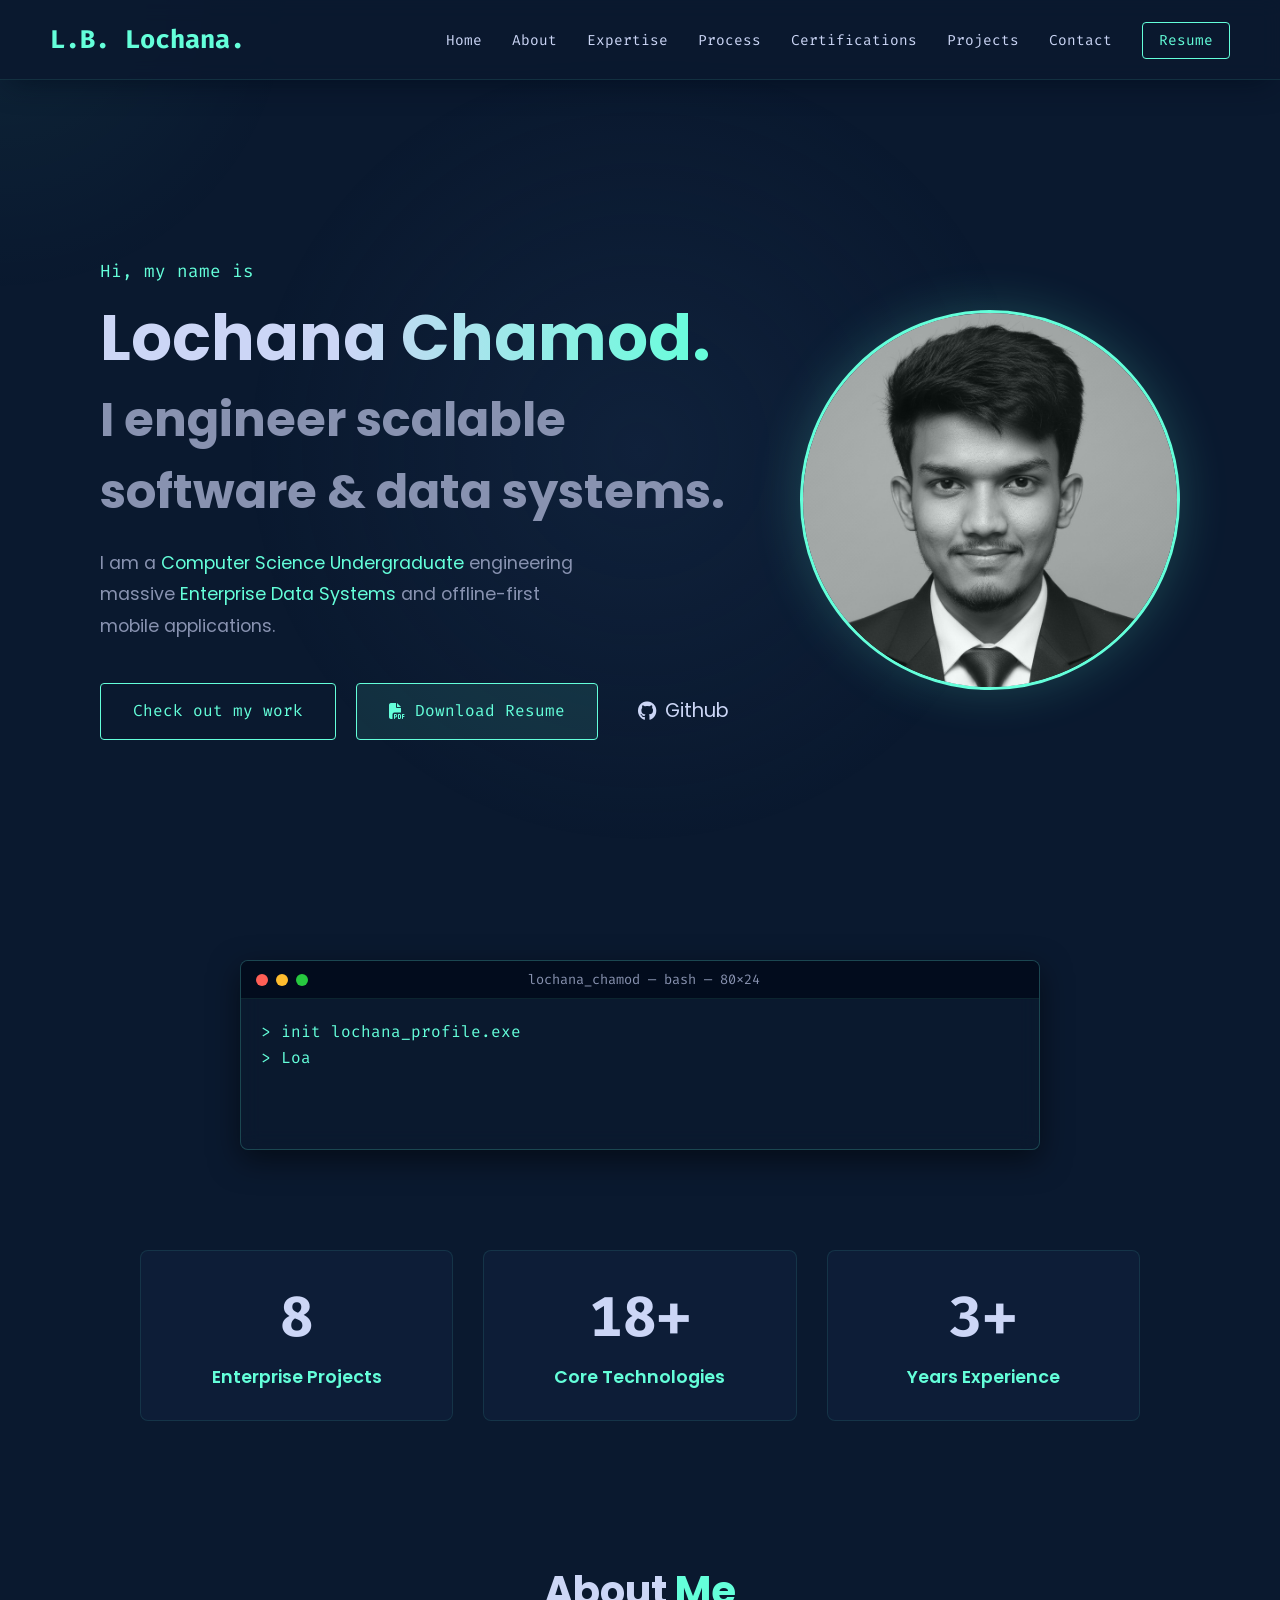
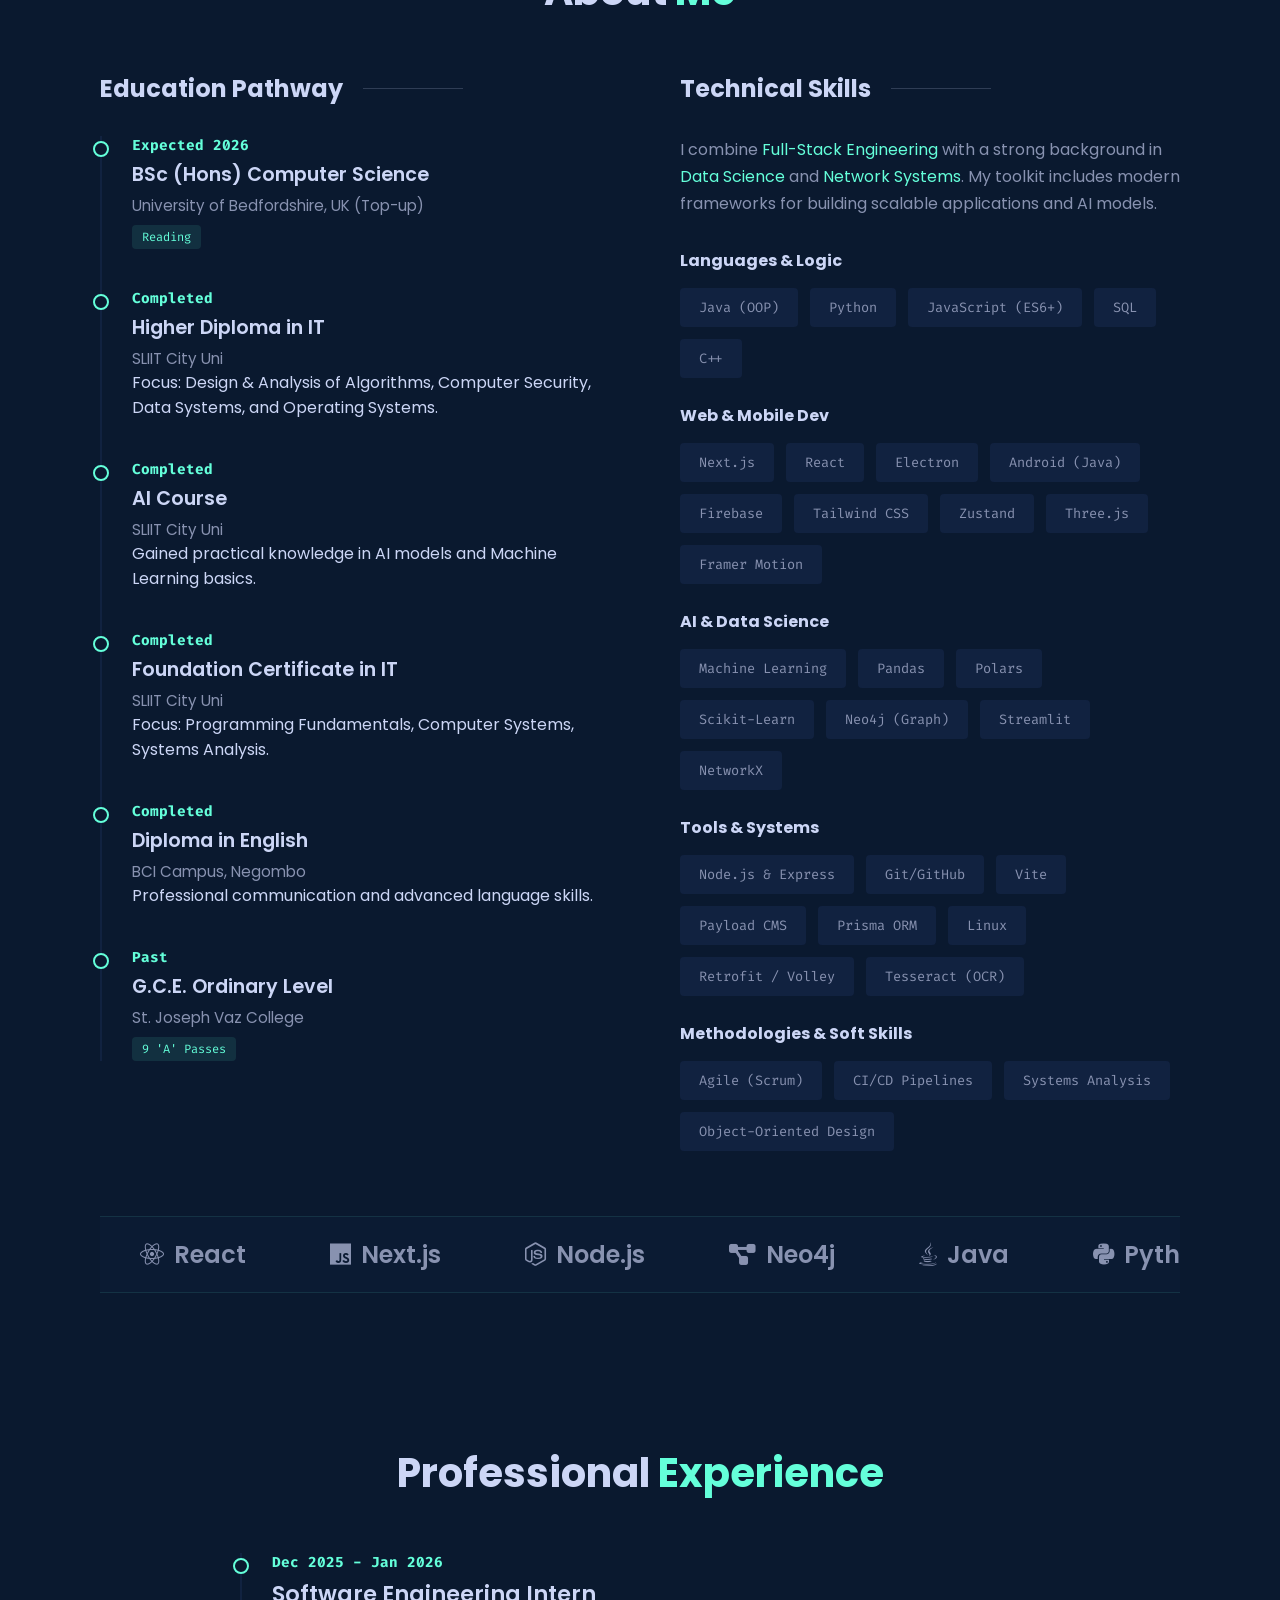
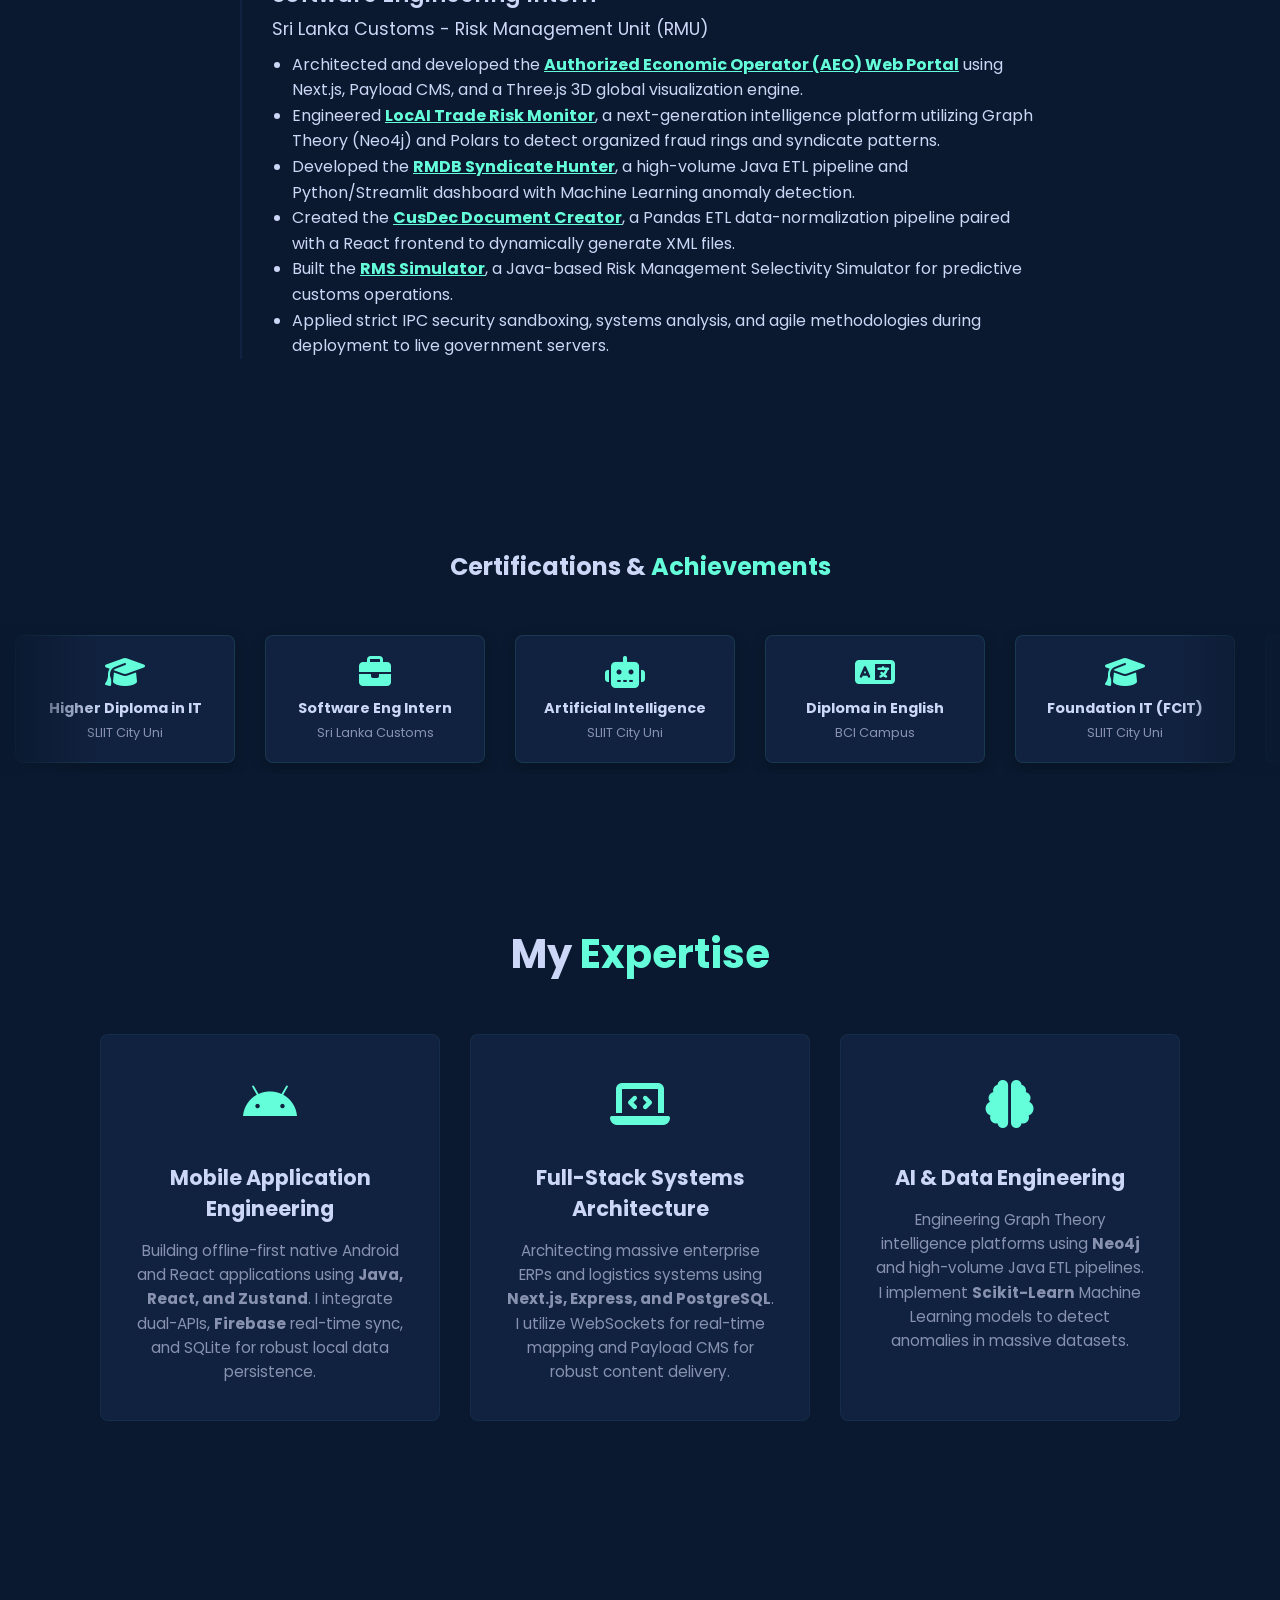
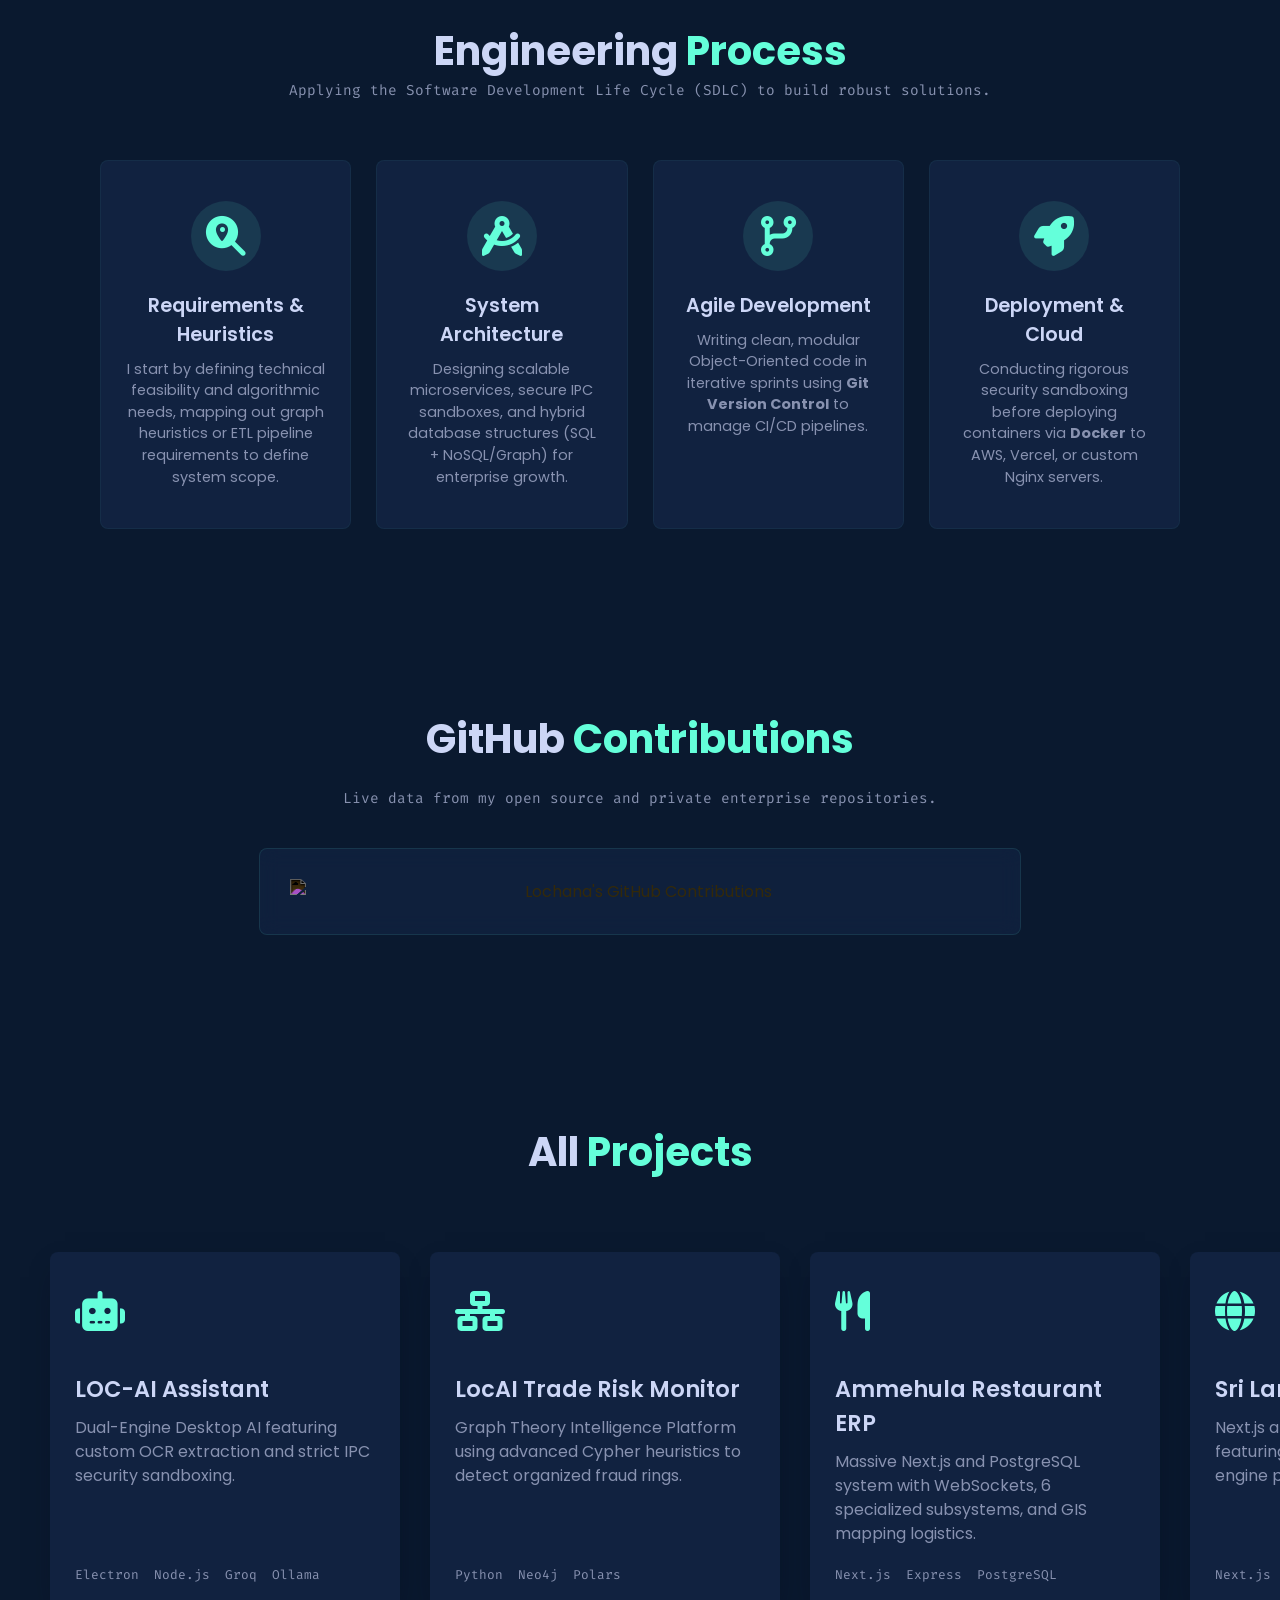
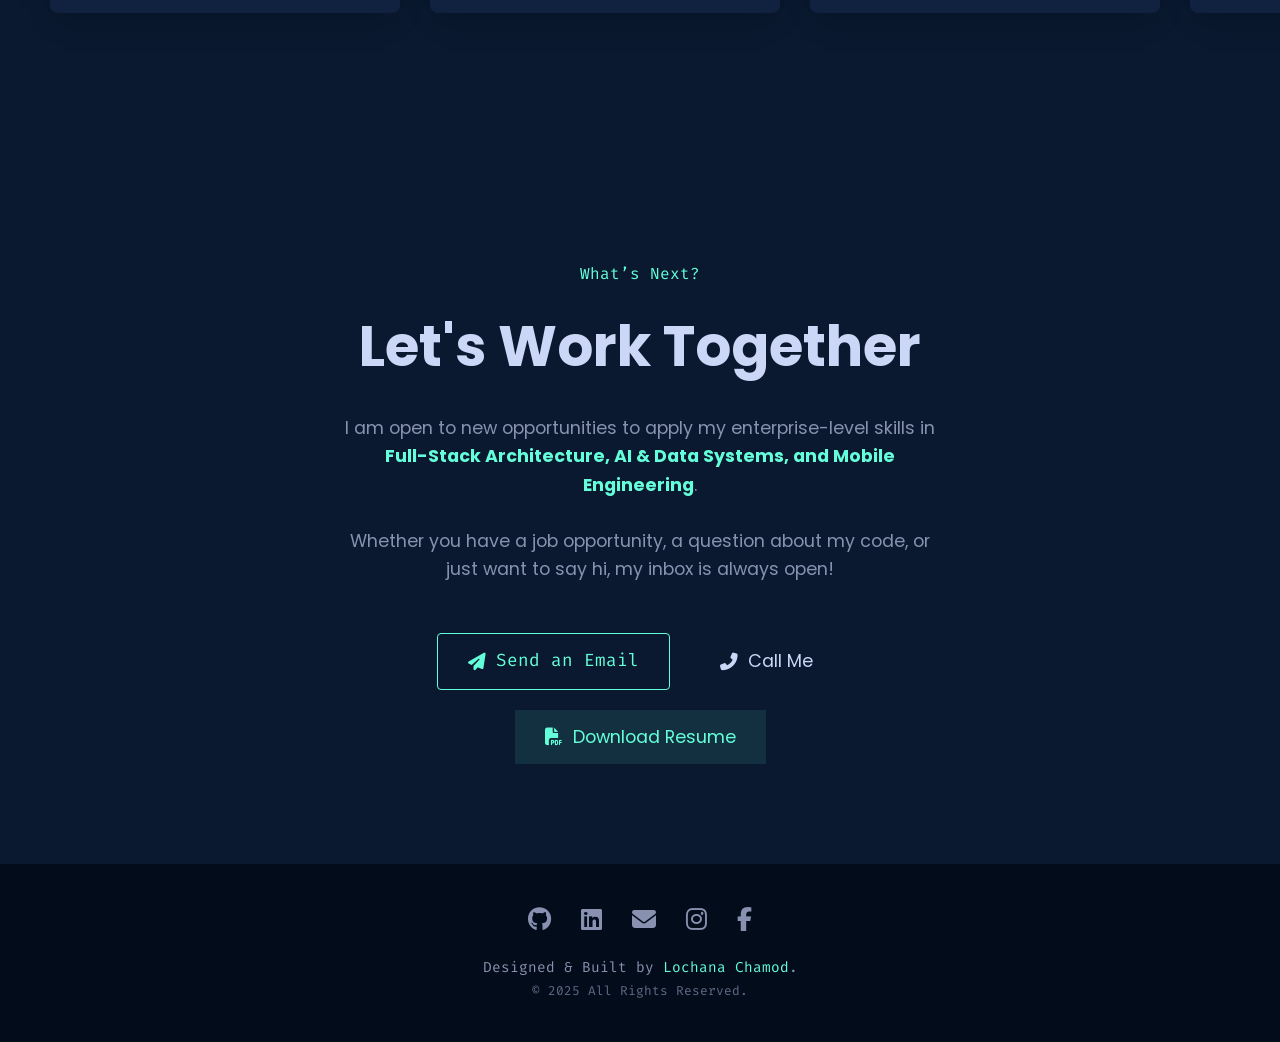
==== index.html @ 5336fd36 "feat: verified and updated all technical skill counters and listings" ====
<!DOCTYPE html>
<html lang="en">
<head>
    <meta charset="UTF-8">
    <meta name="viewport" content="width=device-width, initial-scale=1.0">
    <title>Lochana Chamod | Portfolio</title>
    <link rel="icon" type="image/png" href="assets/images/favicon.png">
    
    <link href="https://fonts.googleapis.com/css2?family=Poppins:wght@300;400;600;700&family=Fira+Code:wght@400&display=swap" rel="stylesheet">
    
    <link rel="stylesheet" href="https://cdnjs.cloudflare.com/ajax/libs/font-awesome/6.4.0/css/all.min.css">
    
    <link href="https://unpkg.com/aos@2.3.1/dist/aos.css" rel="stylesheet">
    
    <link rel="stylesheet" href="style.css">
</head>
<body>
    <!-- Premium Interactive Elements -->
    <div id="scroll-progress"></div>
    <div id="cursor-glow"></div>

    <div class="glow-effect"></div>

    <nav class="navbar">
        <div class="logo" data-aos="fade-down">L.B. Lochana<span class="dot">.</span></div>
        <ul class="nav-links">
            <li data-aos="fade-down" data-aos-delay="100"><a href="#home">Home</a></li>
            <li data-aos="fade-down" data-aos-delay="200"><a href="#about">About</a></li>
            <li data-aos="fade-down" data-aos-delay="300"><a href="#expertise">Expertise</a></li>
            <li data-aos="fade-down" data-aos-delay="400"><a href="#workflow">Process</a></li>
            <li data-aos="fade-down" data-aos-delay="500"><a href="#certifications">Certifications</a></li>
            <li data-aos="fade-down" data-aos-delay="600"><a href="#projects">Projects</a></li>
            <li data-aos="fade-down" data-aos-delay="700"><a href="#contact">Contact</a></li>
            <li data-aos="fade-down" data-aos-delay="800">
                <a href="assets/resume.pdf" class="btn-resume">Resume</a>
            </li>
        </ul>
        <div class="hamburger">
            <i class="fas fa-bars"></i>
        </div>
    </nav>

    <section id="home" class="hero">
        <div class="hero-content">
            <p class="hi-text" data-aos="fade-up">Hi, my name is</p>
            <h1 class="name-text" data-aos="fade-up" data-aos-delay="100">Lochana Chamod.</h1>
            <h2 class="role-text" data-aos="fade-up" data-aos-delay="200">I engineer scalable software & data systems.</h2>
            
            <p class="bio-text" data-aos="fade-up" data-aos-delay="300">
                I am a <span class="highlight">Computer Science Undergraduate</span> engineering massive 
                <span class="highlight">Enterprise Data Systems</span> and offline-first mobile applications.
            </p>
            
            <div class="hero-buttons" data-aos="fade-up" data-aos-delay="400">
                <a href="#projects" class="btn-primary">Check out my work</a>
                <a href="assets/resume.pdf" target="_blank" class="btn-primary" style="background: rgba(100, 255, 218, 0.1); border: 1px solid var(--accent);"><i class="fas fa-file-pdf"></i> Download Resume</a>
                <a href="https://github.com/lochanachamod" target="_blank" class="btn-secondary"><i class="fab fa-github"></i> Github</a>
            </div>
        </div>

        <div class="hero-img" data-aos="zoom-in" data-aos-delay="500">
            <div class="img-container">
                <img src="assets/images/profile.png" alt="Lochana Chamod Profile" class="profile-pic">
            </div>
        </div>
    </section>

    <!-- 1. TERMINAL SECTION -->
    <section id="terminal-section" class="terminal-section">
        <div class="terminal-window" data-aos="fade-up">
            <div class="terminal-header">
                <div class="terminal-buttons">
                    <span class="close-btn"></span>
                    <span class="min-btn"></span>
                    <span class="max-btn"></span>
                </div>
                <div class="terminal-title">lochana_chamod — bash — 80x24</div>
            </div>
            <div class="terminal-body" id="terminal-body">
                <!-- JS will type here -->
            </div>
        </div>
    </section>

    <!-- 2. COUNTERS SECTION -->
    <section id="impact" class="impact-section">
        <div class="impact-container">
            <div class="impact-card" data-aos="fade-up" data-aos-delay="100">
                <h3 class="counter" data-target="11">0</h3>
                <p>Enterprise Projects</p>
            </div>
            <div class="impact-card" data-aos="fade-up" data-aos-delay="200">
                <h3 class="counter" data-target="25">+0</h3>
                <p>Core Technologies</p>
            </div>
            <div class="impact-card" data-aos="fade-up" data-aos-delay="300">
                <h3 class="counter" data-target="3">+0</h3>
                <p>Years Experience</p>
            </div>
        </div>
    </section>

    <section id="about" class="about-section">
        <h2 class="section-title" data-aos="fade-up">About <span class="highlight">Me</span></h2>
        
        <div class="about-container">
            <div class="about-col" data-aos="fade-right">
                <h3 class="sub-title">Education Pathway</h3>
                <div class="timeline">
                    <div class="timeline-item">
                        <div class="circle-dot"></div>
                        <h4 class="timeline-date">Expected 2026</h4>
                        <h4 class="timeline-title">BSc (Hons) Computer Science</h4>
                        <p class="timeline-text">University of Bedfordshire, UK (Top-up)</p>
                        <span class="badge">Reading</span>
                    </div>

                    <div class="timeline-item">
                        <div class="circle-dot"></div>
                        <h4 class="timeline-date">Completed</h4>
                        <h4 class="timeline-title">Higher Diploma in IT</h4>
                        <p class="timeline-text">SLIIT City Uni</p>
                        <p class="timeline-desc">Focus: Design & Analysis of Algorithms, Computer Security, Data Systems, and Operating Systems.</p>
                    </div>
                    <div class="timeline-item">
                        <div class="circle-dot"></div>
                        <h4 class="timeline-date">Completed</h4>
                        <h4 class="timeline-title">AI Course</h4>
                        <p class="timeline-text">SLIIT City Uni</p>
                        <p class="timeline-desc">Gained practical knowledge in AI models and Machine Learning basics.</p>
                    </div>
                    <div class="timeline-item">
                        <div class="circle-dot"></div>
                        <h4 class="timeline-date">Completed</h4>
                        <h4 class="timeline-title">Foundation Certificate in IT</h4>
                        <p class="timeline-text">SLIIT City Uni</p>
                        <p class="timeline-desc">Focus: Programming Fundamentals, Computer Systems, Systems Analysis.</p>
                    </div>
                    <div class="timeline-item">
                        <div class="circle-dot"></div>
                        <h4 class="timeline-date">Completed</h4>
                        <h4 class="timeline-title">Diploma in English</h4>
                        <p class="timeline-text">BCI Campus, Negombo</p>
                        <p class="timeline-desc">Professional communication and advanced language skills.</p>
                    </div>
                    <div class="timeline-item">
                        <div class="circle-dot"></div>
                        <h4 class="timeline-date">Past</h4>
                        <h4 class="timeline-title">G.C.E. Ordinary Level</h4>
                        <p class="timeline-text">St. Joseph Vaz College</p>
                        <span class="badge">9 'A' Passes</span>
                    </div>
                </div>
            </div>

            <div class="about-col" data-aos="fade-left">
                <h3 class="sub-title">Technical Skills</h3>
                <p class="about-text">
                    I combine <span class="highlight">Full-Stack Engineering</span> with a strong background in <span class="highlight">Data Science</span> and <span class="highlight">Network Systems</span>. My toolkit includes modern frameworks for building scalable applications and AI models.
                </p>
                
                <div class="skills-grid">
                    <div class="skill-category">
                        <h4>Languages & Logic</h4>
                        <div class="tags">
                            <span>Java (OOP)</span> 
                            <span>Python</span> 
                            <span>JavaScript (ES6+)</span>
                            <span>SQL</span> 
                            <span>C++</span> 
                        </div>
                    </div>

                    <div class="skill-category">
                        <h4>Web & Mobile Dev</h4>
                        <div class="tags">
                            <span>Next.js</span> 
                            <span>React</span>
                            <span>Electron</span> 
                            <span>Android (Java)</span>
                            <span>Firebase</span>
                            <span>Tailwind CSS</span>
                            <span>Zustand</span>
                            <span>Three.js</span>
                            <span>Framer Motion</span>
                        </div>
                    </div>

                    <div class="skill-category">
                        <h4>AI & Data Science</h4>
                        <div class="tags">
                            <span>Machine Learning</span>
                            <span>Pandas</span>
                            <span>Polars</span>
                            <span>Scikit-Learn</span>
                            <span>Neo4j (Graph)</span>
                            <span>Streamlit</span>
                            <span>NetworkX</span>
                        </div>
                    </div>

                    <div class="skill-category">
                        <h4>Tools & Systems</h4>
                        <div class="tags">
                            <span>Node.js & Express</span>
                            <span>Git/GitHub</span>
                            <span>Vite</span>
                            <span>Payload CMS</span>
                            <span>Prisma ORM</span>
                            <span>Linux</span>
                            <span>Retrofit / Volley</span>
                            <span>Tesseract (OCR)</span>
                        </div>
                    </div>

                    <div class="skill-category">
                        <h4>Methodologies & Soft Skills</h4>
                        <div class="tags">
                            <span>Agile (Scrum)</span>
                            <span>CI/CD Pipelines</span>
                            <span>Systems Analysis</span>
                            <span>Object-Oriented Design</span>
                        </div>
                    </div>
                </div>
            </div>
        </div>
        <!-- 3. TECH STACK MARQUEE -->
        <div class="marquee-container" data-aos="fade-up">
            <div class="marquee-track">
                <span class="marquee-item"><i class="fab fa-react"></i> React</span>
                <span class="marquee-item"><i class="fab fa-js"></i> Next.js</span>
                <span class="marquee-item"><i class="fab fa-node-js"></i> Node.js</span>
                <span class="marquee-item"><i class="fas fa-project-diagram"></i> Neo4j</span>
                <span class="marquee-item"><i class="fab fa-java"></i> Java</span>
                <span class="marquee-item"><i class="fab fa-python"></i> Python</span>
                <span class="marquee-item"><i class="fab fa-docker"></i> Docker</span>
                <span class="marquee-item"><i class="fas fa-database"></i> PostgreSQL</span>
                <span class="marquee-item"><i class="fas fa-database"></i> SQLite</span>
                <span class="marquee-item"><i class="fas fa-leaf"></i> MongoDB</span>
                <span class="marquee-item"><i class="fab fa-android"></i> Android</span>
                <span class="marquee-item"><i class="fas fa-cube"></i> Three.js</span>
                <span class="marquee-item"><i class="fab fa-css3-alt"></i> Tailwind CSS</span>
                
                <!-- Duplicate for seamless loop -->
                <span class="marquee-item"><i class="fab fa-react"></i> React</span>
                <span class="marquee-item"><i class="fab fa-js"></i> Next.js</span>
                <span class="marquee-item"><i class="fab fa-node-js"></i> Node.js</span>
                <span class="marquee-item"><i class="fas fa-project-diagram"></i> Neo4j</span>
                <span class="marquee-item"><i class="fab fa-java"></i> Java</span>
                <span class="marquee-item"><i class="fab fa-python"></i> Python</span>
                <span class="marquee-item"><i class="fab fa-docker"></i> Docker</span>
                <span class="marquee-item"><i class="fas fa-database"></i> PostgreSQL</span>
                <span class="marquee-item"><i class="fas fa-database"></i> SQLite</span>
                <span class="marquee-item"><i class="fas fa-leaf"></i> MongoDB</span>
                <span class="marquee-item"><i class="fab fa-android"></i> Android</span>
                <span class="marquee-item"><i class="fas fa-cube"></i> Three.js</span>
                <span class="marquee-item"><i class="fab fa-css3-alt"></i> Tailwind CSS</span>
            </div>
        </div>
    </section>
    <section id="experience" class="about-section" style="padding-top: 50px;">
        <h2 class="section-title" data-aos="fade-up">Professional <span class="highlight">Experience</span></h2>
        <div class="about-container" style="justify-content: center;">
            <div class="about-col" data-aos="fade-up" style="max-width: 800px; width: 100%;">
                <div class="timeline">
                    <div class="timeline-item">
                        <div class="circle-dot"></div>
                        <h4 class="timeline-date" style="color: var(--accent);">Dec 2025 - Jan 2026</h4>
                        <h4 class="timeline-title" style="font-size: 1.4rem;">Software Engineering Intern</h4>
                        <p class="timeline-text" style="font-size: 1.1rem; color: var(--text-main);">Sri Lanka Customs - Risk Management Unit (RMU)</p>
                        <ul class="timeline-desc" style="list-style-type: disc; margin-left: 20px; margin-top: 10px; line-height: 1.6;">
                            <li>Architected and developed the <strong class="project-trigger" data-project="Sri Lanka Customs AEO" style="cursor:pointer; color:var(--accent); text-decoration:underline;">Authorized Economic Operator (AEO) Web Portal</strong> using Next.js, Payload CMS, and a Three.js 3D global visualization engine.</li>
                            <li>Engineered <strong class="project-trigger" data-project="LocAI Trade Risk Monitor" style="cursor:pointer; color:var(--accent); text-decoration:underline;">LocAI Trade Risk Monitor</strong>, a next-generation intelligence platform utilizing Graph Theory (Neo4j) and Polars to detect organized fraud rings and syndicate patterns.</li>
                            <li>Developed the <strong class="project-trigger" data-project="RMDB Syndicate Hunter" style="cursor:pointer; color:var(--accent); text-decoration:underline;">RMDB Syndicate Hunter</strong>, a high-volume Java ETL pipeline and Python/Streamlit dashboard with Machine Learning anomaly detection.</li>
                            <li>Created the <strong class="project-trigger" data-project="CusDec Document Creator" style="cursor:pointer; color:var(--accent); text-decoration:underline;">CusDec Document Creator</strong>, a Pandas ETL data-normalization pipeline paired with a React frontend to dynamically generate XML files.</li>
                            <li>Built the <strong class="project-trigger" data-project="RMS Simulator" style="cursor:pointer; color:var(--accent); text-decoration:underline;">RMS Simulator</strong>, a Java-based Risk Management Selectivity Simulator for predictive customs operations.</li>
                            <li>Applied strict IPC security sandboxing, systems analysis, and agile methodologies during deployment to live government servers.</li>
                        </ul>
                    </div>
                </div>
            </div>
        </div>
    </section>
    <section id="certifications" class="cert-section">
        <h3 class="cert-title" data-aos="fade-up">Certifications & <span class="highlight">Achievements</span></h3>
        
        <div class="slider" data-aos="fade-up" data-aos-delay="100">
            <div class="slide-track">
    
                <!-- Set 1 -->
                <div class="slide">
                    <div class="cert-card">
                        <i class="fas fa-graduation-cap"></i>
                        <h4>Higher Diploma in IT</h4>
                        <p>SLIIT City Uni</p>
                    </div>
                </div>
                <div class="slide">
                    <div class="cert-card">
                        <i class="fas fa-briefcase"></i>
                        <h4>Software Eng Intern</h4>
                        <p>Sri Lanka Customs</p>
                    </div>
                </div>
                <div class="slide">
                    <div class="cert-card">
                        <i class="fas fa-robot"></i>
                        <h4>Artificial Intelligence</h4>
                        <p>SLIIT City Uni</p>
                    </div>
                </div>
                <div class="slide">
                    <div class="cert-card">
                        <i class="fas fa-language"></i>
                        <h4>Diploma in English</h4>
                        <p>BCI Campus</p>
                    </div>
                </div>
                <div class="slide">
                    <div class="cert-card">
                        <i class="fas fa-graduation-cap"></i>
                        <h4>Foundation IT (FCIT)</h4>
                        <p>SLIIT City Uni</p>
                    </div>
                </div>
                <div class="slide">
                    <div class="cert-card">
                        <i class="fas fa-star"></i>
                        <h4>9 'A' Passes</h4>
                        <p>G.C.E O-Levels</p>
                    </div>
                </div>

                <!-- Set 2 -->
                <div class="slide">
                    <div class="cert-card">
                        <i class="fas fa-graduation-cap"></i>
                        <h4>Higher Diploma in IT</h4>
                        <p>SLIIT City Uni</p>
                    </div>
                </div>
                <div class="slide">
                    <div class="cert-card">
                        <i class="fas fa-briefcase"></i>
                        <h4>Software Eng Intern</h4>
                        <p>Sri Lanka Customs</p>
                    </div>
                </div>
                <div class="slide">
                    <div class="cert-card">
                        <i class="fas fa-robot"></i>
                        <h4>Artificial Intelligence</h4>
                        <p>SLIIT City Uni</p>
                    </div>
                </div>
                <div class="slide">
                    <div class="cert-card">
                        <i class="fas fa-language"></i>
                        <h4>Diploma in English</h4>
                        <p>BCI Campus</p>
                    </div>
                </div>
                <div class="slide">
                    <div class="cert-card">
                        <i class="fas fa-graduation-cap"></i>
                        <h4>Foundation IT (FCIT)</h4>
                        <p>SLIIT City Uni</p>
                    </div>
                </div>
                <div class="slide">
                    <div class="cert-card">
                        <i class="fas fa-star"></i>
                        <h4>9 'A' Passes</h4>
                        <p>G.C.E O-Levels</p>
                    </div>
                </div>

                <!-- Set 3 -->
                <div class="slide">
                    <div class="cert-card">
                        <i class="fas fa-graduation-cap"></i>
                        <h4>Higher Diploma in IT</h4>
                        <p>SLIIT City Uni</p>
                    </div>
                </div>
                <div class="slide">
                    <div class="cert-card">
                        <i class="fas fa-briefcase"></i>
                        <h4>Software Eng Intern</h4>
                        <p>Sri Lanka Customs</p>
                    </div>
                </div>
                <div class="slide">
                    <div class="cert-card">
                        <i class="fas fa-robot"></i>
                        <h4>Artificial Intelligence</h4>
                        <p>SLIIT City Uni</p>
                    </div>
                </div>
                <div class="slide">
                    <div class="cert-card">
                        <i class="fas fa-language"></i>
                        <h4>Diploma in English</h4>
                        <p>BCI Campus</p>
                    </div>
                </div>
                <div class="slide">
                    <div class="cert-card">
                        <i class="fas fa-graduation-cap"></i>
                        <h4>Foundation IT (FCIT)</h4>
                        <p>SLIIT City Uni</p>
                    </div>
                </div>
                <div class="slide">
                    <div class="cert-card">
                        <i class="fas fa-star"></i>
                        <h4>9 'A' Passes</h4>
                        <p>G.C.E O-Levels</p>
                    </div>
                </div>

            </div>
        </div>
    </section>
    <section id="expertise" class="expertise-section">
        <h2 class="section-title" data-aos="fade-up">My <span class="highlight">Expertise</span></h2>
        
        <div class="expertise-grid">
            <div class="expertise-card" data-aos="zoom-in" data-aos-delay="100">
                <div class="icon-box">
                    <i class="fab fa-android"></i>
                </div>
                <h3>Mobile Application Engineering</h3>
                <p>
                    Building offline-first native Android and React applications using <strong>Java, React, and Zustand</strong>. 
                    I integrate dual-APIs, <strong>Firebase</strong> real-time sync, and SQLite for robust local data persistence.
                </p>
            </div>

            <div class="expertise-card" data-aos="zoom-in" data-aos-delay="200">
                <div class="icon-box">
                    <i class="fas fa-laptop-code"></i>
                </div>
                <h3>Full-Stack Systems Architecture</h3>
                <p>
                    Architecting massive enterprise ERPs and logistics systems using <strong>Next.js, Express, and PostgreSQL</strong>. 
                    I utilize WebSockets for real-time mapping and Payload CMS for robust content delivery.
                </p>
            </div>

            <div class="expertise-card" data-aos="zoom-in" data-aos-delay="300">
                <div class="icon-box">
                    <i class="fas fa-brain"></i>
                </div>
                <h3>AI & Data Engineering</h3>
                <p>
                    Engineering Graph Theory intelligence platforms using <strong>Neo4j</strong> and high-volume Java ETL pipelines. 
                    I implement <strong>Scikit-Learn</strong> Machine Learning models to detect anomalies in massive datasets.
                </p>
            </div>
        </div>
    </section>
    <section id="workflow" class="workflow-section">
        <h2 class="section-title" data-aos="fade-up">Engineering <span class="highlight">Process</span></h2>
        <p class="section-subtitle" data-aos="fade-up" data-aos-delay="100">
            Applying the Software Development Life Cycle (SDLC) to build robust solutions.
        </p>

        <div class="workflow-container">
            <div class="workflow-step" data-aos="fade-up" data-aos-delay="200">
                <div class="step-icon"><i class="fas fa-search-location"></i></div>
                <h4>Requirements & Heuristics</h4>
                <p>
                    I start by defining technical feasibility and algorithmic needs, mapping out graph heuristics or ETL pipeline requirements to define system scope.
                </p>
            </div>
            
            <div class="workflow-step" data-aos="fade-up" data-aos-delay="300">
                <div class="step-icon"><i class="fas fa-drafting-compass"></i></div>
                <h4>System Architecture</h4>
                <p>
                    Designing scalable microservices, secure IPC sandboxes, and hybrid database structures (SQL + NoSQL/Graph) for enterprise growth.
                </p>
            </div>

            <div class="workflow-step" data-aos="fade-up" data-aos-delay="400">
                <div class="step-icon"><i class="fas fa-code-branch"></i></div>
                <h4>Agile Development</h4>
                <p>
                    Writing clean, modular Object-Oriented code in iterative sprints using <strong>Git Version Control</strong> to manage CI/CD pipelines.
                </p>
            </div>

            <div class="workflow-step" data-aos="fade-up" data-aos-delay="500">
                <div class="step-icon"><i class="fas fa-rocket"></i></div>
                <h4>Deployment & Cloud</h4>
                <p>
                    Conducting rigorous security sandboxing before deploying containers via <strong>Docker</strong> to AWS, Vercel, or custom Nginx servers.
                </p>
            </div>
        </div>
    </section>
    <section id="github" class="github-section" style="padding: 80px 20px; background-color: var(--bg-dark); text-align: center;">
        <h2 class="section-title" data-aos="fade-up">GitHub <span class="highlight">Contributions</span></h2>
        <p class="section-subtitle" data-aos="fade-up" data-aos-delay="100" style="color: var(--text-muted); font-family: var(--font-code); margin-bottom: 40px; margin-top: -30px; font-size: 0.9rem;">
            Live data from my open source and private enterprise repositories.
        </p>
        <div class="github-container" data-aos="zoom-in" data-aos-delay="200" style="background: rgba(17, 34, 64, 0.8); backdrop-filter: blur(10px); border: 1px solid rgba(100, 255, 218, 0.1); border-radius: 8px; padding: 30px; display: inline-block; max-width: 100%; overflow-x: auto;">
            <img src="https://ghchart.rshah.org/9B0025/lochanachamod" alt="Lochana's GitHub Contributions" style="width: 100%; min-width: 700px; display: block; filter: invert(1);" />
        </div>
    </section>
    <section id="projects" class="projects-section">
        <h2 class="section-title" data-aos="fade-up">All <span class="highlight">Projects</span></h2>

        <div class="projects-wrapper" id="projects-container">
            
            <div class="project-card" data-aos="fade-up" data-aos-delay="100">
                <div class="card-header">
                    <div class="folder-icon"><i class="fas fa-robot"></i></div>
                </div>
                <h3 class="project-title">LOC-AI Assistant</h3>
                <p class="project-desc">
                    Dual-Engine Desktop AI featuring custom OCR extraction and strict IPC security sandboxing.
                </p>
                <ul class="project-tech">
                    <li>Electron</li><li>Node.js</li><li>Groq</li><li>Ollama</li>
                </ul>
            </div>

            <div class="project-card" data-aos="fade-up" data-aos-delay="150">
                <div class="card-header">
                    <div class="folder-icon"><i class="fas fa-network-wired"></i></div>
                </div>
                <h3 class="project-title">LocAI Trade Risk Monitor</h3>
                <p class="project-desc">
                    Graph Theory Intelligence Platform using advanced Cypher heuristics to detect organized fraud rings.
                </p>
                <ul class="project-tech">
                    <li>Python</li><li>Neo4j</li><li>Polars</li>
                </ul>
            </div>

            <div class="project-card" data-aos="fade-up" data-aos-delay="350">
                <div class="card-header">
                    <div class="folder-icon"><i class="fas fa-utensils"></i></div>
                </div>
                <h3 class="project-title">Ammehula Restaurant ERP</h3>
                <p class="project-desc">
                    Massive Next.js and PostgreSQL system with WebSockets, 6 specialized subsystems, and GIS mapping logistics.
                </p>
                <ul class="project-tech">
                    <li>Next.js</li><li>Express</li><li>PostgreSQL</li>
                </ul>
            </div>

            <div class="project-card" data-aos="fade-up" data-aos-delay="400">
                <div class="card-header">
                    <div class="folder-icon"><i class="fas fa-globe"></i></div>
                </div>
                <h3 class="project-title">Sri Lanka Customs AEO</h3>
                <p class="project-desc">
                    Next.js and Payload CMS portal featuring a 3D global visualization engine powered by Three.js.
                </p>
                <ul class="project-tech">
                    <li>Next.js</li><li>Payload CMS</li><li>Three.js</li>
                </ul>
            </div>

            <div class="project-card" data-aos="fade-up" data-aos-delay="450">
                <div class="card-header">
                    <div class="folder-icon"><i class="fas fa-tshirt"></i></div>
                </div>
                <h3 class="project-title">Clothes Manager</h3>
                <p class="project-desc">
                    Offline-first React & Zustand distributed inventory logistics system utilizing ultra-fast LocalStorage persistence.
                </p>
                <ul class="project-tech">
                    <li>React</li><li>Zustand</li><li>Logistics</li>
                </ul>
            </div>

            <div class="project-card" data-aos="fade-up" data-aos-delay="500">
                <div class="card-header">
                    <div class="folder-icon"><i class="fas fa-film"></i></div>
                </div>
                <h3 class="project-title">FilmFolio App</h3>
                <p class="project-desc">
                    Native Android Java app with Firebase cloud-sync and dual-API integration (TMDb and YouTube API).
                </p>
                <ul class="project-tech">
                    <li>Android Java</li><li>Firebase</li><li>APIs</li>
                </ul>
            </div>

            <div class="project-card" data-aos="fade-up" data-aos-delay="550">
                <div class="card-header">
                    <div class="folder-icon"><i class="fas fa-book-reader"></i></div>
                </div>
                <h3 class="project-title">Readify App</h3>
                <p class="project-desc">
                    Native Android Java personal library & book discovery app.
                </p>
                <ul class="project-tech">
                    <li>Android Java</li><li>SQLite</li>
                </ul>
            </div>

            <div class="project-card" data-aos="fade-up" data-aos-delay="600">
                <div class="card-header">
                    <div class="folder-icon"><i class="fas fa-heart"></i></div>
                </div>
                <h3 class="project-title">Valentine Surprise</h3>
                <p class="project-desc">
                    Interactive, highly-animated frontend web UI with complex Framer Motion integrations and fluid physics.
                </p>
                <ul class="project-tech">
                    <li>React UI</li><li>Framer Motion</li><li>Tailwind</li>
                </ul>
            </div>

        </div>
    </section>
    <section id="contact" class="contact-section">
        <div class="contact-content" data-aos="fade-up">
            <p class="contact-overline">What’s Next?</p>
            <h2 class="contact-title">Let's Work Together</h2>
            <p class="contact-desc">
                I am open to new opportunities to apply my enterprise-level skills in <strong>Full-Stack Architecture, AI & Data Systems, and Mobile Engineering</strong>.
                <br><br>
                Whether you have a job opportunity, a question about my code, or just want to say hi, my inbox is always open!
            </p>
            
            <div class="contact-buttons">
                <a href="mailto:lochanachamod3@gmail.com" class="btn-primary btn-large">
                    <i class="fas fa-paper-plane"></i> Send an Email
                </a>
                <a href="tel:+94741617022" class="btn-secondary btn-large">
                    <i class="fas fa-phone-alt"></i> Call Me
                </a>
                <a href="assets/resume.pdf" target="_blank" class="btn-secondary btn-large" style="background: rgba(100, 255, 218, 0.1); border-color: var(--accent); color: var(--accent);">
                    <i class="fas fa-file-pdf"></i> Download Resume
                </a>
            </div>
        </div>
    </section>

    <footer class="footer">
        <div class="footer-content">
            <div class="social-links">
                <a href="https://github.com/lochanachamod" target="_blank" aria-label="GitHub"><i class="fab fa-github"></i></a>
                <a href="https://linkedin.com/in/lochana-chamod" target="_blank" aria-label="LinkedIn"><i class="fab fa-linkedin"></i></a>
                <a href="mailto:lochanachamod3@gmail.com" aria-label="Email"><i class="fas fa-envelope"></i></a>
                <a href="https://instagram.com/__.lochana_chamod.__" target="_blank" aria-label="Instagram"><i class="fab fa-instagram"></i></a>
                <a href="https://facebook.com/profile.php?id=100093630894135" target="_blank" aria-label="Facebook"><i class="fab fa-facebook-f"></i></a>
            </div>
            <p class="copyright">
                Designed & Built by <span class="highlight">Lochana Chamod</span>.
                <br>
                <span class="copyright-year">&copy; 2025 All Rights Reserved.</span>
            </p>
        </div>
    </footer>

    <!-- 4. PROJECT MODAL OVERLAY -->
    <div id="project-modal" class="modal-overlay">
        <div class="modal-content">
            <button class="modal-close" id="modal-close-btn"><i class="fas fa-times"></i></button>
            <div class="modal-header">
                <i class="fas fa-project-diagram modal-icon"></i>
                <h3 id="modal-title">Project Title</h3>
            </div>
            <div class="modal-body">
                <h4>The Problem Statement</h4>
                <p id="modal-problem">Problem description goes here.</p>
                
                <h4>System Architecture & Impact</h4>
                <p id="modal-architecture">Architecture description goes here.</p>
                
                <h4>Key Technologies</h4>
                <div id="modal-tech" class="tags">
                    <!-- JS will inject tags here -->
                </div>
            </div>
        </div>
    </div>

    <script src="https://unpkg.com/aos@2.3.1/dist/aos.js"></script>
    <script src="script.js"></script>
</body>
</html>
---- style.css ----
/* --- 1. VARIABLES & RESET --- */
:root {
    --bg-dark: #0a192f;
    --bg-light: #112240;
    --text-main: #ccd6f6;
    --text-muted: #8892b0;
    --accent: #64ffda;
    --accent-glow: rgba(100, 255, 218, 0.2);
    --font-main: 'Poppins', sans-serif;
    --font-code: 'Fira Code', monospace;
}

* {
    margin: 0;
    padding: 0;
    box-sizing: border-box;
}

body {
    background-color: var(--bg-dark);
    color: var(--text-main);
    font-family: var(--font-main);
    overflow-x: hidden;
    position: relative;
}

/* --- Premium Interactive Elements --- */
#scroll-progress {
    position: fixed;
    top: 0;
    left: 0;
    height: 3px;
    background: var(--accent);
    width: 0%;
    z-index: 9999;
    box-shadow: 0 0 10px var(--accent-glow);
    transition: width 0.1s ease-out;
}

#cursor-glow {
    position: fixed;
    top: 0;
    left: 0;
    width: 600px;
    height: 600px;
    background: radial-gradient(circle, rgba(100, 255, 218, 0.05) 0%, rgba(10, 25, 47, 0) 70%);
    border-radius: 50%;
    pointer-events: none;
    transform: translate(-50%, -50%);
    z-index: 1; /* Below content, above background */
    transition: width 0.2s, height 0.2s;
}

/* Background Animated Glow */
.glow-effect {
    position: fixed;
    top: 0;
    left: 0;
    width: 100vw;
    height: 100vh;
    background: radial-gradient(circle at 50% 50%, rgba(29, 53, 87, 0.3) 0%, rgba(10, 25, 47, 0) 50%);
    pointer-events: none;
    z-index: -1;
    animation: pulseGlow 10s infinite alternate;
}

@keyframes pulseGlow {
    0% { transform: scale(1); opacity: 0.5; }
    100% { transform: scale(1.5); opacity: 0.8; }
}

/* --- 2. NAVIGATION --- */
.navbar {
    display: flex;
    justify-content: space-between;
    align-items: center;
    padding: 15px 50px; /* Reduced vertical padding slightly for sleeker look */
    position: fixed;
    width: 100%;
    height: 80px; /* Fixed height for calculations */
    top: 0;
    z-index: 1000;
    background: rgba(10, 25, 47, 0.9);
    backdrop-filter: blur(10px);
    border-bottom: 1px solid rgba(100, 255, 218, 0.1);
    box-shadow: 0 10px 30px -10px rgba(2, 12, 27, 0.7);
}

.logo {
    font-size: 1.6rem;
    font-weight: 700;
    color: var(--accent);
    font-family: var(--font-code);
}

.nav-links {
    display: flex;
    gap: 30px;
    list-style: none;
    align-items: center;
}

.nav-links a {
    text-decoration: none;
    color: var(--text-main);
    font-size: 0.9rem;
    font-family: var(--font-code);
    transition: 0.3s;
}

.nav-links a:hover {
    color: var(--accent);
}

.btn-resume {
    border: 1px solid var(--accent);
    padding: 8px 16px;
    border-radius: 4px;
    color: var(--accent) !important;
}

.btn-resume:hover {
    background: var(--accent-glow);
}

.hamburger {
    display: none;
}

/* --- 3. HERO SECTION (THE FIX IS HERE) --- */
.hero {
    min-height: 100vh;
    display: flex;
    justify-content: space-between;
    padding: 150px 100px 50px 100px; /* Added padding to clear Navbar and spacing */
    max-width: 1400px;
    margin: 0 auto;
    position: relative;
}

.hero-content {
    display: flex;
    flex-direction: column;
    align-items: flex-start;
    max-width: 650px;
    margin: auto 0; /* Centers vertically but prevents top overflow */
    z-index: 2;
}

.hero-img {
    margin: auto 0; /* Centers vertically */
}

.hi-text {
    color: var(--accent);
    font-family: var(--font-code);
    font-size: 1.1rem;
    margin-bottom: 20px;
}

/* Shine Animation for Name */
.name-text {
    font-size: 4rem;
    font-weight: 700;
    line-height: 1.1;
    color: #e6f1ff; /* Brighter white */
    margin-bottom: 10px;
    position: relative;
    background: linear-gradient(to right, #ccd6f6 20%, #64ffda 50%, #ccd6f6 80%);
    background-size: 200% auto;
    background-clip: text;
    -webkit-background-clip: text;
    -webkit-text-fill-color: transparent;
    animation: shine 5s linear infinite;
}

@keyframes shine {
    to { background-position: 200% center; }
}

.role-text {
    font-size: 3rem;
    font-weight: 700;
    color: var(--text-muted);
    margin-bottom: 20px;
}

.bio-text {
    font-size: 1.1rem;
    color: var(--text-muted);
    max-width: 500px;
    margin-bottom: 40px;
    line-height: 1.8;
}

.highlight {
    color: var(--accent);
    position: relative;
}

/* Buttons */
.hero-buttons {
    display: flex;
    gap: 20px;
    flex-wrap: wrap;
}

.btn-primary {
    padding: 16px 32px;
    border: 1px solid var(--accent);
    color: var(--accent);
    text-decoration: none;
    font-family: var(--font-code);
    border-radius: 4px;
    transition: all 0.3s ease;
    background: transparent;
    display: inline-flex;
    align-items: center;
    justify-content: center;
    text-align: center;
    gap: 10px;
    line-height: 1.4;
}

.btn-primary:hover {
    background: var(--accent-glow);
    transform: translateY(-3px);
    box-shadow: 0 0 20px rgba(100, 255, 218, 0.4); /* Stronger glow */
}

.btn-secondary {
    padding: 15px 20px;
    color: var(--text-main);
    text-decoration: none;
    font-size: 1.2rem;
    transition: 0.3s;
    display: inline-flex;
    align-items: center;
    justify-content: center;
    text-align: center;
    gap: 8px;
    line-height: 1.4;
}

.btn-secondary:hover {
    color: var(--accent);
    transform: translateY(-3px);
}

/* --- 4. IMAGE ANIMATION --- */
.hero-img {
    position: relative;
    z-index: 2;
}

.img-container {
    width: 380px;
    height: 380px;
    border-radius: 50%;
    overflow: hidden;
    border: 3px solid var(--accent);
    box-shadow: 0 0 50px rgba(100, 255, 218, 0.2);
    animation: float 6s ease-in-out infinite;
    position: relative;
}

.img-container::after {
    content: '';
    position: absolute;
    top: 0;
    left: 0;
    width: 100%;
    height: 100%;
    border-radius: 50%;
    background: rgba(100, 255, 218, 0.1); /* Tint overlay */
    opacity: 0.3;
    transition: 0.3s;
}

.img-container:hover::after {
    opacity: 0;
}

.profile-pic {
    width: 100%;
    height: 100%;
    object-fit: cover;
    filter: grayscale(100%);
    transition: 0.5s;
}

.img-container:hover .profile-pic {
    filter: grayscale(0%);
    transform: scale(1.1);
}

@keyframes float {
    0% { transform: translateY(0px); }
    50% { transform: translateY(-20px); }
    100% { transform: translateY(0px); }
}

/* --- SCROLL MOUSE ANIMATION --- */
.scroll-down {
    position: absolute;
    bottom: 30px;
    left: 50%;
    transform: translateX(-50%);
    display: flex;
    flex-direction: column;
    align-items: center;
    opacity: 0.7;
}

.mouse {
    width: 25px;
    height: 45px;
    border: 2px solid var(--text-main);
    border-radius: 20px;
    display: flex;
    justify-content: center;
    padding-top: 5px;
}

.wheel {
    width: 3px;
    height: 6px;
    background: var(--accent);
    border-radius: 50%;
    animation: scroll 1.5s infinite;
}

@keyframes scroll {
    0% { transform: translateY(0); opacity: 1; }
    100% { transform: translateY(15px); opacity: 0; }
}

/* --- 5. ABOUT & EDUCATION --- */
.about-section {
    padding: 100px 100px;
    background-color: var(--bg-dark);
}

.section-title {
    font-size: 2.5rem;
    margin-bottom: 70px;
    text-align: center;
    color: var(--text-main);
    font-weight: 700;
}

.section-title .highlight {
    color: var(--accent);
}

.about-container {
    display: flex;
    gap: 80px;
    flex-wrap: wrap;
}

.about-col {
    flex: 1;
    min-width: 300px;
}

.sub-title {
    font-size: 1.5rem;
    color: var(--text-main);
    margin-bottom: 30px;
    display: flex;
    align-items: center;
}

.sub-title::after {
    content: "";
    display: block;
    width: 100px;
    height: 1px;
    background: rgba(136, 146, 176, 0.3);
    margin-left: 20px;
}

/* Timeline */
.timeline {
    border-left: 2px solid var(--bg-light);
    padding-left: 30px;
    position: relative;
}

.timeline-item {
    margin-bottom: 40px;
    position: relative;
}

.circle-dot {
    position: absolute;
    left: -39px;
    top: 5px;
    height: 16px;
    width: 16px;
    border-radius: 50%;
    background-color: var(--bg-dark);
    border: 2px solid var(--accent);
    transition: 0.3s;
}

.timeline-item:hover .circle-dot {
    background-color: var(--accent);
    box-shadow: 0 0 10px var(--accent);
}

.timeline-date {
    font-family: var(--font-code);
    font-size: 0.9rem;
    color: var(--accent);
    margin-bottom: 5px;
}

.timeline-title {
    font-size: 1.2rem;
    color: var(--text-main);
    margin-bottom: 5px;
    font-weight: 600;
}

.timeline-text {
    color: var(--text-muted);
    font-size: 0.95rem;
}

.badge {
    display: inline-block;
    background: rgba(100, 255, 218, 0.1);
    color: var(--accent);
    padding: 4px 10px;
    border-radius: 4px;
    font-size: 0.75rem;
    margin-top: 8px;
    font-family: var(--font-code);
}

/* Skills */
.about-text {
    color: var(--text-muted);
    margin-bottom: 30px;
    line-height: 1.7;
}

.skill-category {
    margin-bottom: 25px;
}

.skill-category h4 {
    color: var(--text-main);
    margin-bottom: 15px;
    font-size: 1rem;
}

.tags {
    display: flex;
    flex-wrap: wrap;
    gap: 12px;
}

.tags span {
    background: var(--bg-light);
    color: var(--text-muted);
    padding: 10px 18px;
    border-radius: 4px;
    font-family: var(--font-code);
    font-size: 0.85rem;
    transition: 0.3s;
    border: 1px solid transparent;
}

.tags span:hover {
    color: var(--accent);
    border: 1px solid var(--accent);
    transform: translateY(-5px);
    background: rgba(100, 255, 218, 0.05);
}
/* --- 6. PROJECTS SECTION (HORIZONTAL SLIDER) --- */
.projects-section {
    padding: 100px 0; /* Full width padding */
    background-color: var(--bg-dark);
    position: relative;
    overflow: hidden;
}

.section-title {
    margin-bottom: 50px;
}

/* The Scrolling Container */
.projects-wrapper {
    display: flex;
    overflow-x: auto; /* Enables horizontal scrolling */
    gap: 30px;
    padding: 20px 50px 50px 50px; /* Padding allows hover effects */
    scroll-behavior: auto; /* MUST be auto for infinite loop to work seamlessly */
    
    /* HIDE SCROLLBARS (For Cleaner Look) */
    scrollbar-width: none; /* Firefox */
    -ms-overflow-style: none; /* IE/Edge */
    
    /* Smooth touch scrolling for iOS */
    -webkit-overflow-scrolling: touch; 
}

/* Hide scrollbar for Chrome, Safari and Opera */
.projects-wrapper::-webkit-scrollbar {
    display: none;
}

/* Fixed Card Size for Slider */
.project-card {
    min-width: 350px; /* Forces cards to stay wide */
    max-width: 350px;
    background-color: var(--bg-light);
    padding: 30px 25px;
    border-radius: 8px;
    transition: all 0.3s cubic-bezier(0.645, 0.045, 0.355, 1);
    box-shadow: 0 10px 30px -15px rgba(2, 12, 27, 0.7);
    display: flex;
    flex-direction: column;
    position: relative;
    z-index: 1;
    /* Important: prevent shrinking */
    flex-shrink: 0;
}

.project-card:hover {
    transform: translateY(-10px);
    box-shadow: 0 20px 30px -15px rgba(100, 255, 218, 0.2);
    border-top: 2px solid var(--accent);
    background-color: rgba(17, 34, 64, 0.8);
    backdrop-filter: blur(10px);
}

/* Card Header & Content */
.card-header {
    display: flex;
    justify-content: space-between;
    align-items: center;
    margin-bottom: 30px;
}

.folder-icon {
    color: var(--accent);
    font-size: 40px;
}

.links a {
    color: var(--text-main);
    font-size: 22px;
    transition: 0.3s;
}

.links a:hover {
    color: var(--accent);
}

.project-title {
    color: var(--text-main);
    font-size: 1.4rem;
    margin-bottom: 10px;
    font-weight: 600;
}

.project-desc {
    color: var(--text-muted);
    font-size: 1rem;
    margin-bottom: 20px;
    line-height: 1.5;
    flex-grow: 1; /* Pushes tags to bottom */
}

.project-tech {
    display: flex;
    flex-wrap: wrap;
    list-style: none;
    font-family: var(--font-code);
    font-size: 0.8rem;
    color: var(--text-muted);
    gap: 15px;
    margin-top: auto;
}

/* Mobile Responsiveness */
@media (max-width: 768px) {
    .projects-wrapper {
        padding: 20px 20px 40px 20px;
        gap: 20px;
    }
    .project-card {
        min-width: 300px;
        max-width: 300px;
    }
}
/* --- 7. CONTACT SECTION --- */
.contact-section {
    padding: 100px 20px;
    background-color: var(--bg-dark);
    display: flex;
    justify-content: center;
    align-items: center;
    text-align: center;
    min-height: 80vh; /* Takes up most of the screen */
}

.contact-content {
    max-width: 600px;
}

.contact-overline {
    color: var(--accent);
    font-family: var(--font-code);
    margin-bottom: 20px;
    font-size: 1rem;
}

.contact-title {
    font-size: 3.5rem;
    font-weight: 700;
    color: var(--text-main);
    margin-bottom: 25px;
}

.contact-desc {
    color: var(--text-muted);
    font-size: 1.1rem;
    line-height: 1.6;
    margin-bottom: 50px;
}

.contact-desc strong {
    color: var(--accent);
}

.btn-large {
    padding: 18px 35px;
    font-size: 1rem;
}

/* --- 8. FOOTER --- */
.footer {
    padding: 20px;
    text-align: center;
    background-color: var(--bg-dark);
    font-family: var(--font-code);
    font-size: 0.8rem;
    color: var(--text-muted);
}

.social-links {
    display: flex; /* Hidden on desktop since sidebars exist, but shown on mobile usually. Here we show always for simplicity */
    justify-content: center;
    gap: 20px;
    margin-bottom: 15px;
}

.social-links a {
    color: var(--text-muted);
    font-size: 1.2rem;
    transition: 0.3s;
}

.social-links a:hover {
    color: var(--accent);
    transform: translateY(-3px);
}

.copyright .highlight {
    color: var(--accent);
}

/* --- MOBILE RESPONSIVENESS (Making it look good on phones) --- */
@media (max-width: 768px) {
    .navbar {
        padding: 15px 20px;
    }

    .hero {
        flex-direction: column-reverse; /* Stack image on top of text */
        justify-content: center;
        text-align: center;
        padding-top: 150px;
    }

    .hero-content {
        align-items: center; /* Center text on mobile */
    }

    .img-container {
        width: 250px;
        height: 250px;
        margin-bottom: 40px;
    }

    .name-text {
        font-size: 2.8rem; /* Smaller text for phone */
    }

    .role-text {
        font-size: 1.5rem;
    }

    /* Mobile Menu Styling */
    .nav-links {
        position: absolute;
        right: 0px;
        top: 80px; /* Below navbar */
        height: 100vh;
        background: var(--bg-light);
        display: flex;
        flex-direction: column;
        align-items: center;
        width: 50%;
        transform: translateX(100%); /* Hidden by default (pushed right) */
        transition: transform 0.5s ease-in;
        box-shadow: -5px 0 15px rgba(0,0,0,0.5);
        padding-top: 50px;
    }
    
    .nav-links li {
        opacity: 0; /* Hide text initially */
    }

    /* Class to show menu when clicked */
    .nav-active {
        transform: translateX(0%);
    }

    /* Animations for links fading in */
    @keyframes navLinkFade {
        from { opacity: 0; transform: translateX(50px); }
        to { opacity: 1; transform: translateX(0px); }
    }

    .hamburger {
        display: block; /* Show hamburger on mobile */
    }

    .about-container {
        flex-direction: column;
    }

    .projects-grid {
        grid-template-columns: 1fr; /* 1 column on phone */
    }

    .contact-title {
        font-size: 2.5rem;
    }
}
/* --- CERTIFICATES SLIDER --- */
.cert-section {
    scroll-margin-top: 100px;
    padding: 50px 0;
    background: var(--bg-dark);
    overflow: hidden; /* Hides the scrollbar */
    text-align: center;
}

.cert-title {
    color: var(--text-main);
    font-size: 1.5rem;
    margin-bottom: 40px;
}

.slider {
    height: 150px;
    margin: auto;
    overflow: hidden;
    position: relative;
    width: 100%;
}

.slider::before,
.slider::after {
    /* Creates a fade effect on the sides so it looks professional */
    background: linear-gradient(to right, var(--bg-dark) 0%, rgba(10, 25, 47, 0) 100%);
    content: "";
    height: 150px;
    position: absolute;
    width: 100px;
    z-index: 2;
}

.slider::before {
    left: 0;
    top: 0;
}

.slider::after {
    right: 0;
    top: 0;
    transform: rotateZ(180deg);
}

.slide-track {
    animation: scroll 20s linear infinite; /* Speed of scrolling */
    display: flex;
    width: calc(250px * 18); /* Width = Card width x Number of Total Slides (including duplicates) */
}

.slide {
    height: 150px;
    width: 250px; /* Card Width */
    display: flex;
    align-items: center;
    padding: 15px;
}

.cert-card {
    background: var(--bg-light);
    width: 100%;
    padding: 20px;
    border-radius: 8px;
    border: 1px solid rgba(100, 255, 218, 0.1);
    display: flex;
    flex-direction: column;
    align-items: center;
    justify-content: center;
    transition: 0.3s;
    box-shadow: 0 5px 15px rgba(0,0,0,0.2);
}

.cert-card:hover {
    border-color: var(--accent);
    transform: scale(1.05);
}

.cert-card i {
    font-size: 2rem;
    color: var(--accent);
    margin-bottom: 10px;
}

.cert-card h4 {
    color: var(--text-main);
    font-size: 0.9rem;
    margin-bottom: 5px;
}

.cert-card p {
    color: var(--text-muted);
    font-size: 0.8rem;
}

/* The Animation Keyframes */
@keyframes scroll {
    0% { transform: translateX(0); }
    100% { transform: translateX(-1500px); } /* Moves left by width of original 6 cards */
}

/* =========================================
   MOBILE REPAIR KIT 
   ========================================= */

@media (max-width: 768px) {
    
    /* 1. GENERAL FIXES */
    body {
        overflow-x: hidden; /* Stops the annoying side-scrolling */
    }

    section {
        overflow-x: hidden; /* Double protection */
    }

    /* 2. NAVIGATION BAR */
    .navbar {
        padding: 15px 20px; /* Smaller padding */
        height: 70px;
    }
    
    .nav-links {
        width: 70%; /* Wider menu for easier tapping */
        background-color: rgba(17, 34, 64, 0.95); /* Solid background */
    }

    /* 3. HERO SECTION (Name & Photo) */
    .hero {
        flex-direction: column-reverse; /* Image on TOP, Name on BOTTOM */
        justify-content: center;
        text-align: center;
        padding: 120px 20px 50px 20px; /* Less side padding */
        height: auto; /* Allow height to grow naturally */
        min-height: 100vh;
    }

    .hero-content {
        align-items: center; /* Center everything */
        margin-top: 30px;
        width: 100%;
    }

    .hero-img {
        margin-bottom: 20px;
    }

    .img-container {
        width: 250px; /* Smaller image */
        height: 250px;
    }

    /* Fix Text Sizes */
    .hi-text {
        font-size: 1rem;
    }

    .name-text {
        font-size: 2.5rem; /* Smaller name (was 4rem) */
    }

    .role-text {
        font-size: 1.5rem; /* Smaller role (was 3rem) */
    }

    .bio-text {
        font-size: 1rem;
        max-width: 100%;
    }

    .hero-buttons {
        flex-direction: column; /* Stack buttons vertically */
        gap: 15px;
        width: 100%;
    }

    .btn-primary, .btn-secondary {
        width: 100%; /* Full width buttons */
        justify-content: center;
    }

    /* 4. ABOUT & TIMELINE */
    .about-section {
        padding: 60px 20px; /* Less padding */
    }

    .section-title {
        font-size: 2rem;
    }

    .about-container {
        gap: 40px;
    }

    .timeline {
        padding-left: 20px; /* Save space */
    }

    /* 5. PROJECTS GRID */
    .projects-section {
        padding: 60px 20px;
    }

    .projects-grid {
        grid-template-columns: 1fr; /* Force 1 column */
    }

    /* 6. CONTACT SECTION */
    .contact-section {
        padding: 80px 20px;
    }

    .contact-title {
        font-size: 2.5rem;
    }

    /* 7. CERTIFICATES SLIDER FIX */
    .cert-section {
        padding: 40px 0;
    }

    .slider {
        width: 100vw; /* Force slider to fit screen width */
    }
    
    .slider::before, 
    .slider::after {
        width: 50px; /* Smaller fade effect on sides */
    }
}
/* --- 9. EXPERTISE SECTION --- */
.expertise-section {
    padding: 100px 100px;
    background-color: var(--bg-dark);
}

.expertise-grid {
    display: grid;
    grid-template-columns: repeat(auto-fit, minmax(300px, 1fr));
    gap: 30px;
}

.expertise-card {
    background: var(--bg-light);
    padding: 35px;
    border-radius: 8px;
    transition: all 0.4s ease; /* Smoother animation */
    border: 1px solid rgba(100, 255, 218, 0.05); /* Subtle border */
    text-align: center;
    position: relative;
    overflow: hidden;
}

/* Hover Effect: Lift + Neon Glow */
.expertise-card:hover {
    transform: translateY(-10px);
    border-color: var(--accent);
    box-shadow: 0 10px 30px -10px rgba(100, 255, 218, 0.3);
}

/* Icon Animation */
.expertise-card .icon-box {
    font-size: 3rem;
    color: var(--accent);
    margin-bottom: 20px;
    transition: transform 0.4s ease;
}

.expertise-card:hover .icon-box {
    transform: scale(1.1) rotate(5deg); /* Subtle pop and twist */
}

.expertise-card h3 {
    color: var(--text-main);
    font-size: 1.3rem;
    margin-bottom: 15px;
}

.expertise-card p {
    color: var(--text-muted);
    font-size: 0.95rem;
    line-height: 1.6;
}

/* --- 10. WORKFLOW SECTION  --- */
.workflow-section {
    padding: 100px 100px;
    background-color: var(--bg-dark); /* Matches full site background */
    text-align: center;
}

.section-subtitle {
    color: var(--text-muted);
    font-family: var(--font-code);
    margin-bottom: 60px;
    margin-top: -50px;
    font-size: 0.9rem;
}

.workflow-container {
    display: flex;
    justify-content: space-between;
    gap: 25px;
    flex-wrap: wrap;
}

.workflow-step {
    flex: 1;
    min-width: 220px;
    background: var(--bg-light); /* Lighter card to stand out on dark BG */
    padding: 40px 25px;
    border-radius: 8px;
    transition: all 0.4s ease;
    border: 1px solid rgba(100, 255, 218, 0.05);
    display: flex;
    flex-direction: column;
    align-items: center;
}

/* Hover Effect: Lift + Glow */
.workflow-step:hover {
    transform: translateY(-10px);
    border-color: var(--accent);
    box-shadow: 0 10px 30px -10px rgba(100, 255, 218, 0.2);
}

.step-icon {
    font-size: 2.5rem;
    color: var(--accent);
    margin-bottom: 20px;
    background: rgba(100, 255, 218, 0.1);
    width: 70px;
    height: 70px;
    display: flex;
    align-items: center;
    justify-content: center;
    border-radius: 50%; /* Circle icon background */
    transition: 0.4s;
}

.workflow-step:hover .step-icon {
    background: rgba(100, 255, 218, 0.2);
    transform: scale(1.1);
}

.workflow-step h4 {
    color: var(--text-main);
    margin-bottom: 10px;
    font-size: 1.2rem;
    font-weight: 600;
}

.workflow-step p {
    color: var(--text-muted);
    font-size: 0.9rem;
    line-height: 1.5;
}

/* MOBILE FIX */
@media (max-width: 768px) {
    .expertise-section, .workflow-section {
        padding: 60px 20px;
    }
    
    .workflow-container {
        flex-direction: column;
        gap: 30px;
    }
}
/* --- 7. CONTACT SECTION UPDATES --- */
.contact-section {
    padding: 100px 20px;
    background-color: var(--bg-dark);
    display: flex;
    justify-content: center;
    align-items: center;
    text-align: center;
    min-height: 70vh; 
}

.contact-buttons {
    display: flex;
    gap: 20px;
    justify-content: center;
    margin-top: 30px;
    flex-wrap: wrap; /* Stacks nicely on mobile */
}

.btn-large {
    padding: 15px 30px;
    font-size: 1.1rem;
    display: flex;
    align-items: center;
    gap: 10px;
}

/* --- 8. FOOTER UPDATES --- */
.footer {
    padding: 40px 20px;
    background-color: #020c1b; /* Slightly darker than bg-dark for contrast */
    text-align: center;
    font-family: var(--font-code);
}

.footer-content {
    max-width: 600px;
    margin: 0 auto;
}

.social-links {
    display: flex;
    justify-content: center;
    gap: 30px;
    margin-bottom: 20px;
}

.social-links a {
    color: var(--text-muted);
    font-size: 1.5rem;
    transition: all 0.3s ease;
}

.social-links a:hover {
    color: var(--accent);
    transform: translateY(-5px);
}

.copyright {
    color: var(--text-muted);
    font-size: 0.9rem;
    line-height: 1.6;
}

.copyright-year {
    font-size: 0.8rem;
    opacity: 0.7;
}

/* Mobile Fix for Contact Buttons */
@media (max-width: 768px) {
    .contact-buttons {
        flex-direction: column;
        width: 100%;
    }
    .btn-large {
        width: 100%;
        justify-content: center;
    }
}

/* --- ULTIMATE INTERVIEW UPGRADES --- */
/* 1. Terminal Section */
.terminal-section {
    padding: 60px 20px;
    display: flex;
    justify-content: center;
}

.terminal-window {
    width: 100%;
    max-width: 800px;
    background: rgba(10, 25, 47, 0.8);
    border-radius: 8px;
    border: 1px solid rgba(100, 255, 218, 0.2);
    box-shadow: 0 10px 30px rgba(0, 0, 0, 0.5);
    overflow: hidden;
    backdrop-filter: blur(10px);
}

.terminal-header {
    background: rgba(2, 12, 27, 0.9);
    padding: 10px 15px;
    display: flex;
    align-items: center;
    border-bottom: 1px solid rgba(100, 255, 218, 0.1);
}

.terminal-buttons {
    display: flex;
    gap: 8px;
}

.terminal-buttons span {
    width: 12px;
    height: 12px;
    border-radius: 50%;
    display: inline-block;
}

.close-btn { background: #ff5f56; }
.min-btn { background: #ffbd2e; }
.max-btn { background: #27c93f; }

.terminal-title {
    color: var(--text-muted);
    font-family: var(--font-code);
    font-size: 0.85rem;
    flex-grow: 1;
    text-align: center;
    margin-right: 44px; /* Balance the buttons */
}

.terminal-body {
    padding: 20px;
    color: var(--accent);
    font-family: var(--font-code);
    font-size: 1rem;
    line-height: 1.6;
    min-height: 150px;
    white-space: pre-wrap;
}

.terminal-cursor {
    display: inline-block;
    width: 10px;
    height: 1em;
    background-color: var(--accent);
    vertical-align: text-bottom;
    animation: blink 1s step-start infinite;
}

@keyframes blink { 50% { opacity: 0; } }

/* 2. Impact Counters */
.impact-section {
    padding: 40px 20px;
    background: var(--bg-dark);
}

.impact-container {
    max-width: 1000px;
    margin: 0 auto;
    display: flex;
    justify-content: space-around;
    flex-wrap: wrap;
    gap: 30px;
}

.impact-card {
    text-align: center;
    background: rgba(17, 34, 64, 0.5);
    padding: 30px;
    border-radius: 8px;
    border: 1px solid rgba(100, 255, 218, 0.1);
    flex: 1;
    min-width: 250px;
    transition: transform 0.3s;
}

.impact-card:hover {
    transform: translateY(-5px);
    border-color: var(--accent);
}

.impact-card h3 {
    font-size: 3.5rem;
    color: var(--text-main);
    margin-bottom: 10px;
    font-family: var(--font-code);
}

.impact-card p {
    color: var(--accent);
    font-size: 1.1rem;
    font-weight: 600;
}

/* 3. Tech Stack Marquee */
.marquee-container {
    width: 100%;
    overflow: hidden;
    background: rgba(17, 34, 64, 0.3);
    padding: 20px 0;
    margin-top: 40px;
    border-top: 1px solid rgba(100, 255, 218, 0.1);
    border-bottom: 1px solid rgba(100, 255, 218, 0.1);
    white-space: nowrap;
}

.marquee-track {
    display: inline-block;
    animation: marquee 20s linear infinite;
}

.marquee-item {
    display: inline-flex;
    align-items: center;
    gap: 10px;
    font-size: 1.5rem;
    color: var(--text-muted);
    margin: 0 40px;
    font-weight: 600;
    transition: color 0.3s;
}

.marquee-item:hover {
    color: var(--accent);
}

@keyframes marquee {
    0% { transform: translateX(0); }
    100% { transform: translateX(-50%); }
}

/* 4. Deep Dive Modal */
.modal-overlay {
    position: fixed;
    top: 0;
    left: 0;
    width: 100%;
    height: 100%;
    background: rgba(2, 12, 27, 0.85);
    backdrop-filter: blur(8px);
    z-index: 9999;
    display: flex;
    justify-content: center;
    align-items: center;
    opacity: 0;
    visibility: hidden;
    transition: all 0.3s ease;
}

.modal-overlay.active {
    opacity: 1;
    visibility: visible;
}

.modal-content {
    background: var(--bg-light);
    width: 90%;
    max-width: 800px;
    max-height: 90vh;
    border-radius: 12px;
    border: 1px solid rgba(100, 255, 218, 0.3);
    box-shadow: 0 20px 40px rgba(0,0,0,0.6);
    overflow-y: auto;
    transform: translateY(50px);
    transition: transform 0.4s ease;
    position: relative;
    padding: 40px;
}

.modal-overlay.active .modal-content {
    transform: translateY(0);
}

.modal-close {
    position: absolute;
    top: 20px;
    right: 25px;
    background: transparent;
    border: none;
    color: var(--text-muted);
    font-size: 1.8rem;
    cursor: pointer;
    transition: color 0.3s;
}

.modal-close:hover {
    color: var(--accent);
}

.modal-header {
    display: flex;
    align-items: center;
    gap: 15px;
    margin-bottom: 30px;
    border-bottom: 1px solid rgba(255,255,255,0.1);
    padding-bottom: 20px;
}

.modal-icon {
    font-size: 2.5rem;
    color: var(--accent);
}

.modal-header h3 {
    font-size: 2rem;
    color: var(--text-main);
}

.modal-body h4 {
    color: var(--accent);
    font-size: 1.2rem;
    margin-bottom: 10px;
    margin-top: 25px;
}

.modal-body p {
    color: var(--text-muted);
    line-height: 1.7;
    font-size: 1.1rem;
}

.modal-body ul {
    color: var(--text-muted);
    font-size: 1.1rem;
    line-height: 1.7;
    margin-left: 20px;
    list-style-type: disc;
}

.modal-body li {
    margin-bottom: 8px;
}

.modal-body strong {
    color: var(--accent);
}

/* Make Project Cards Clickable */
.project-card {
    cursor: pointer;
    position: relative;
}
.project-card::after {
    content: "Deep Dive →";
    position: absolute;
    bottom: 25px;
    right: 30px;
    color: var(--accent);
    font-size: 0.9rem;
    font-weight: bold;
    opacity: 0;
    transition: opacity 0.3s;
}
.project-card:hover::after {
    opacity: 1;
}
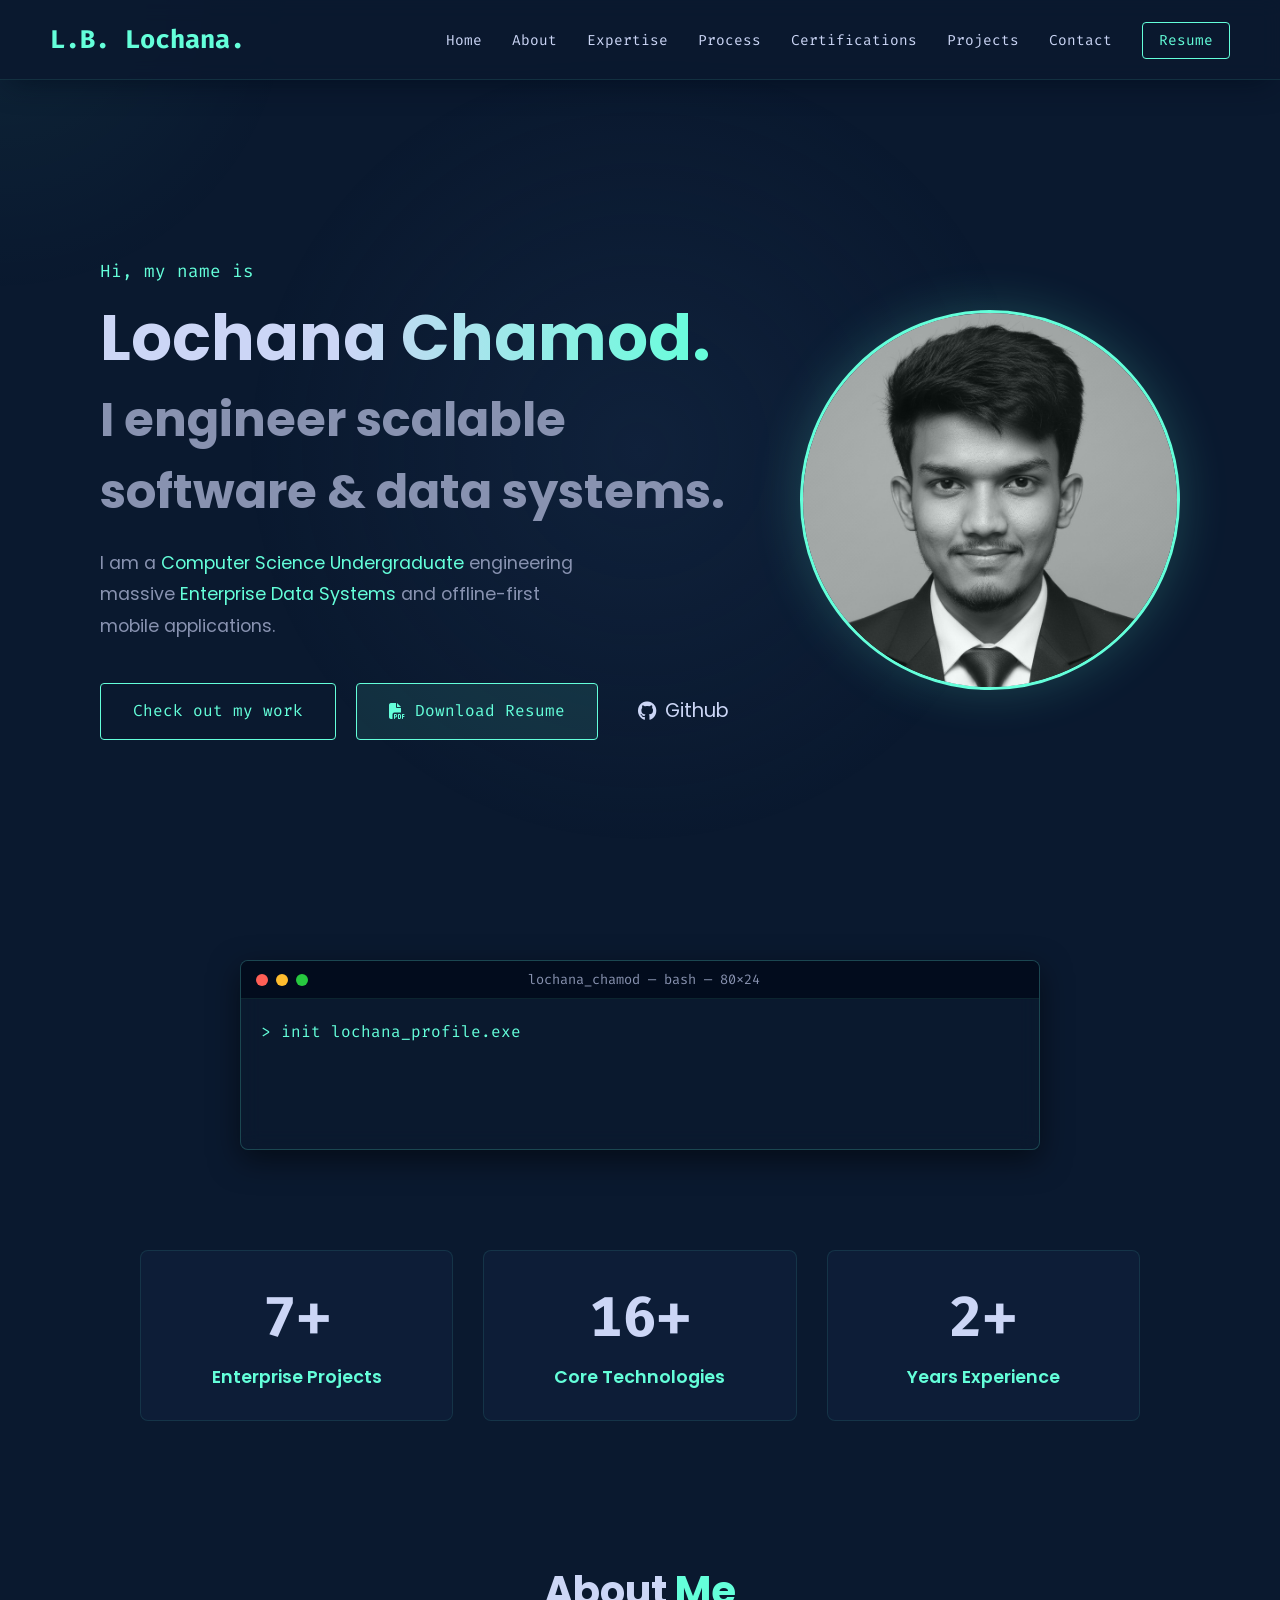
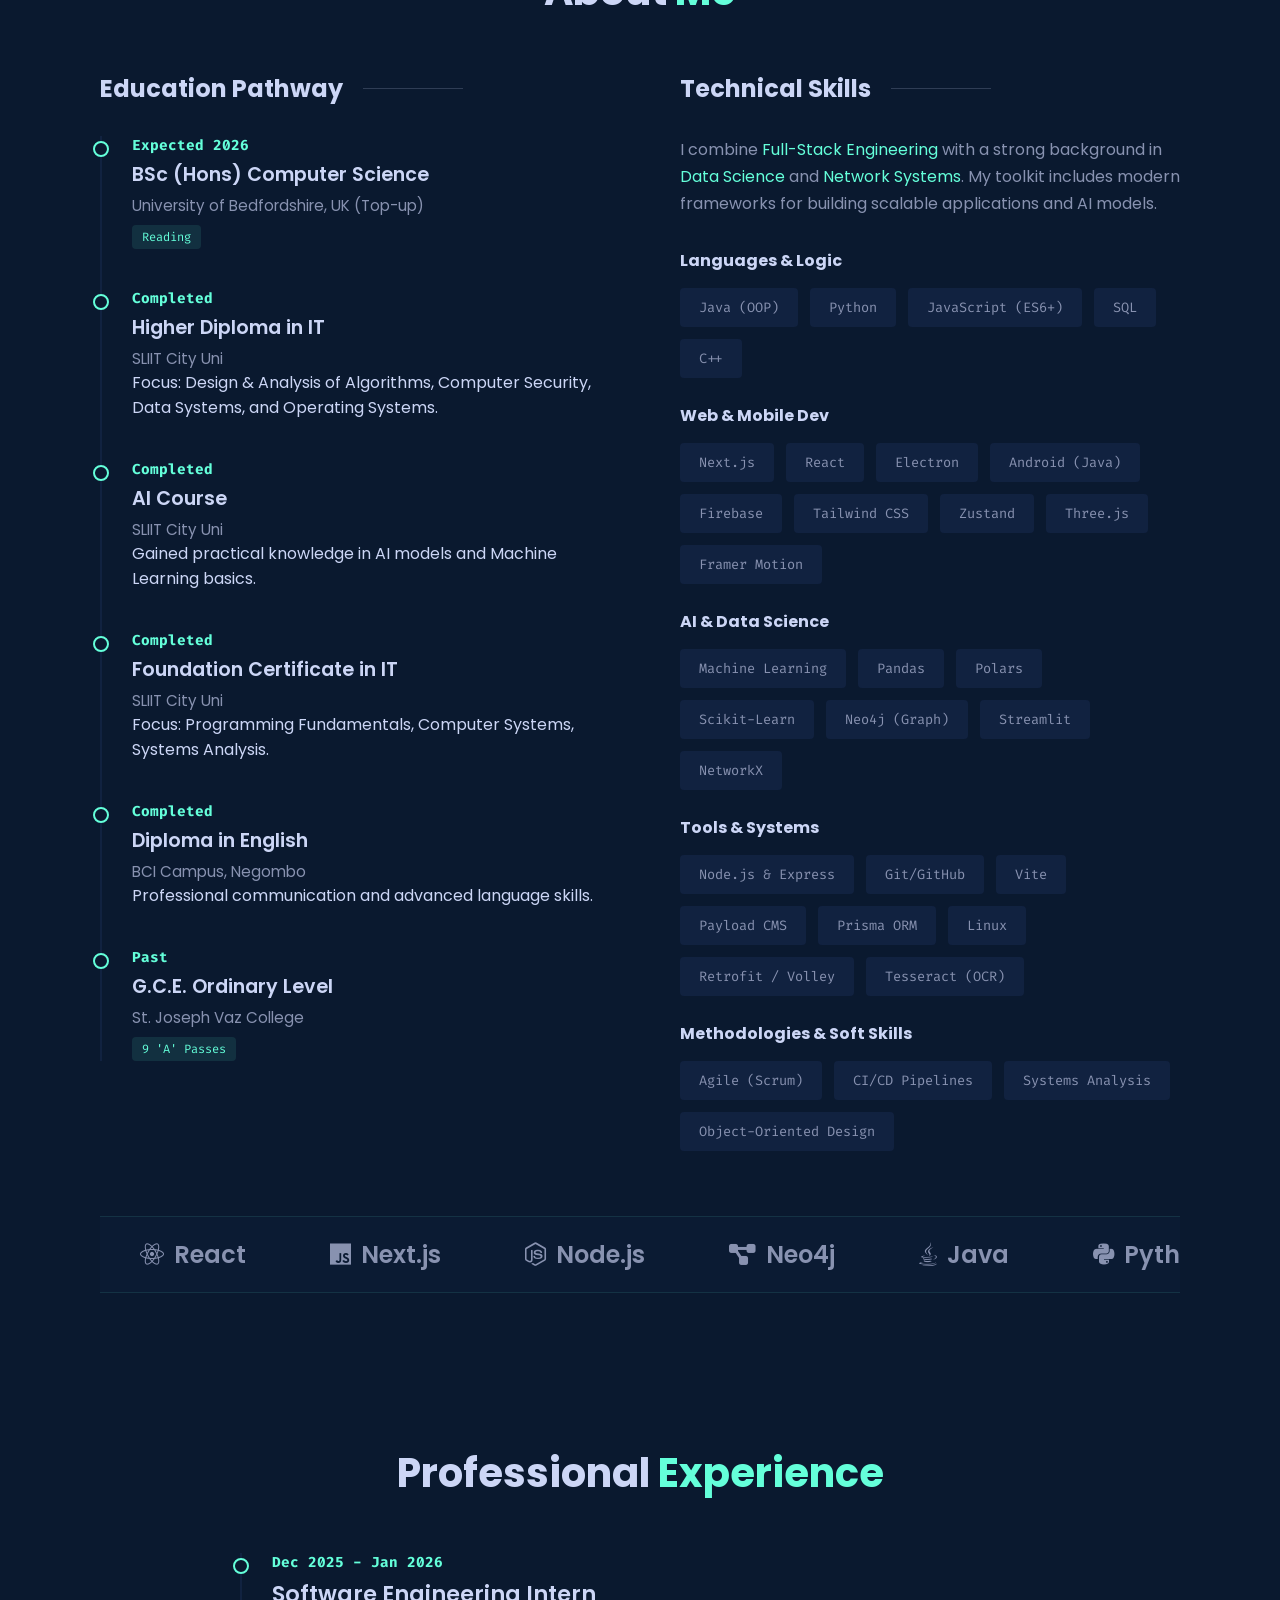
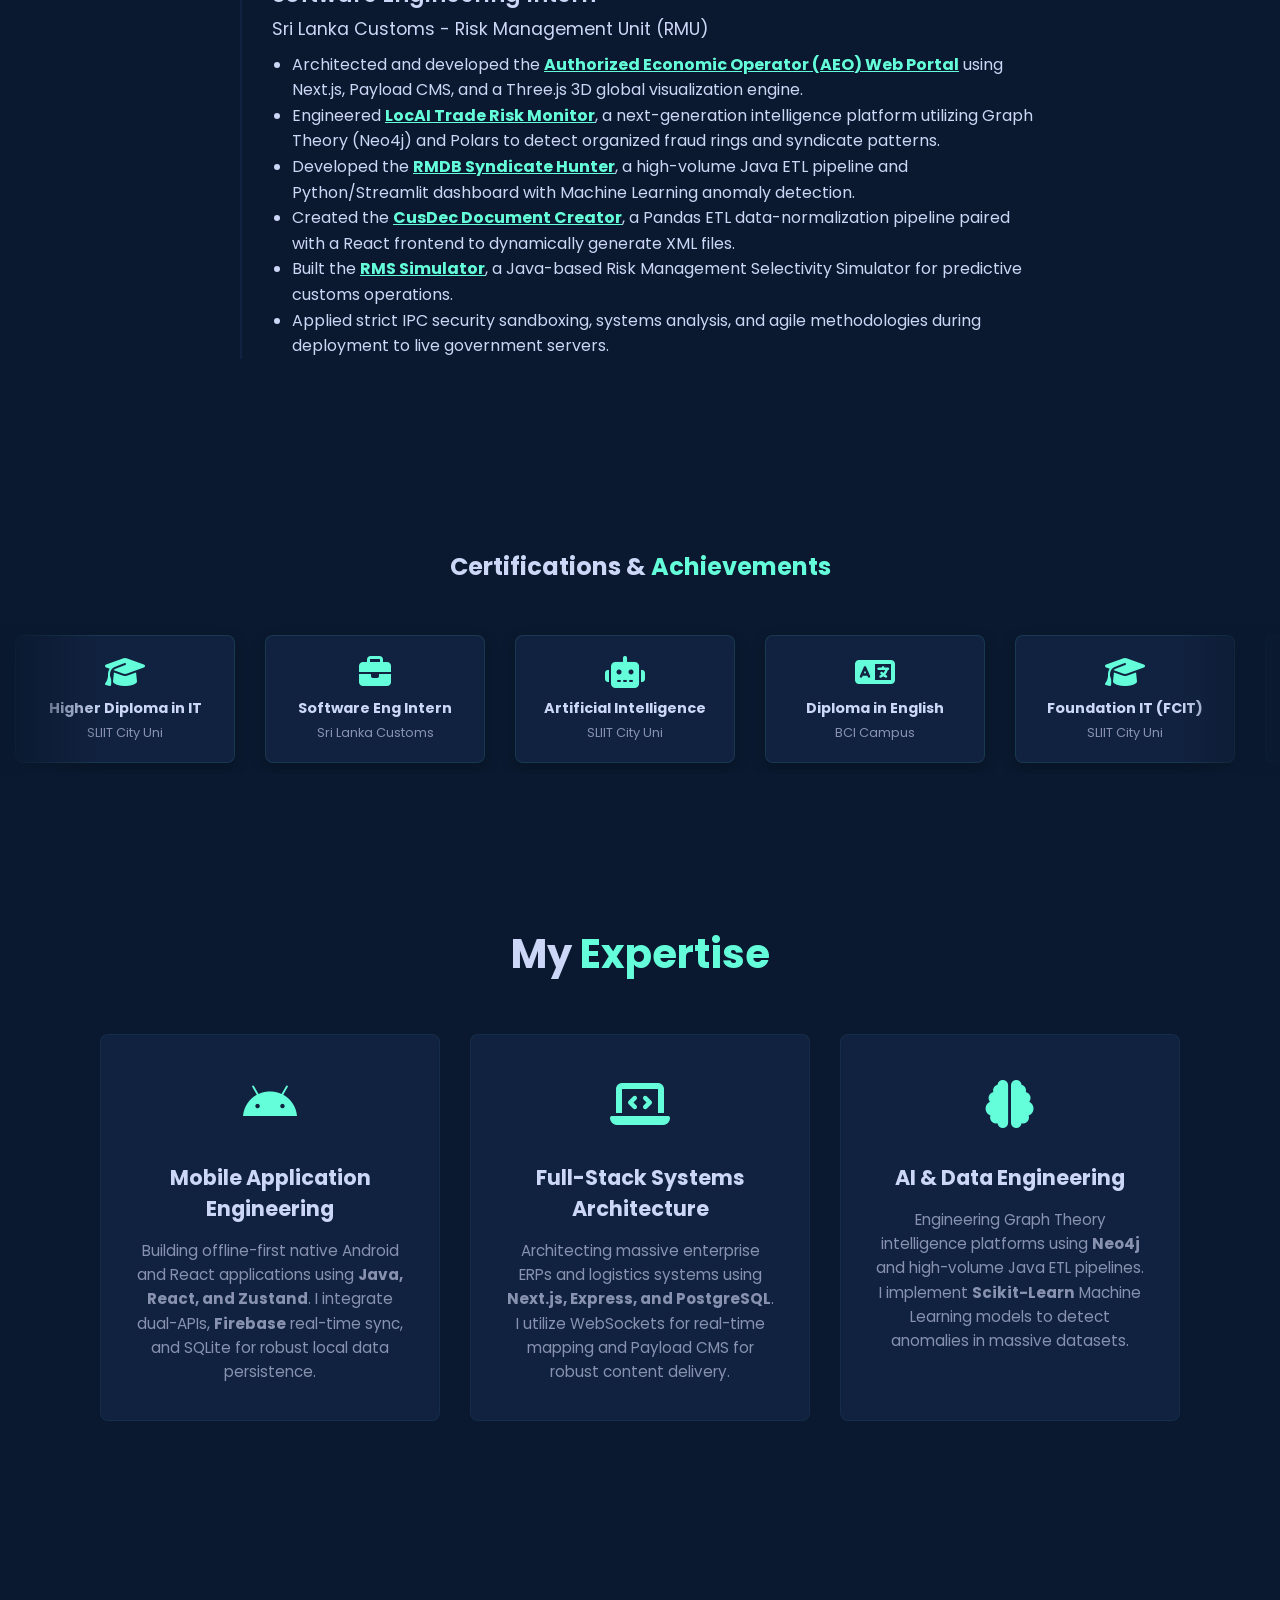
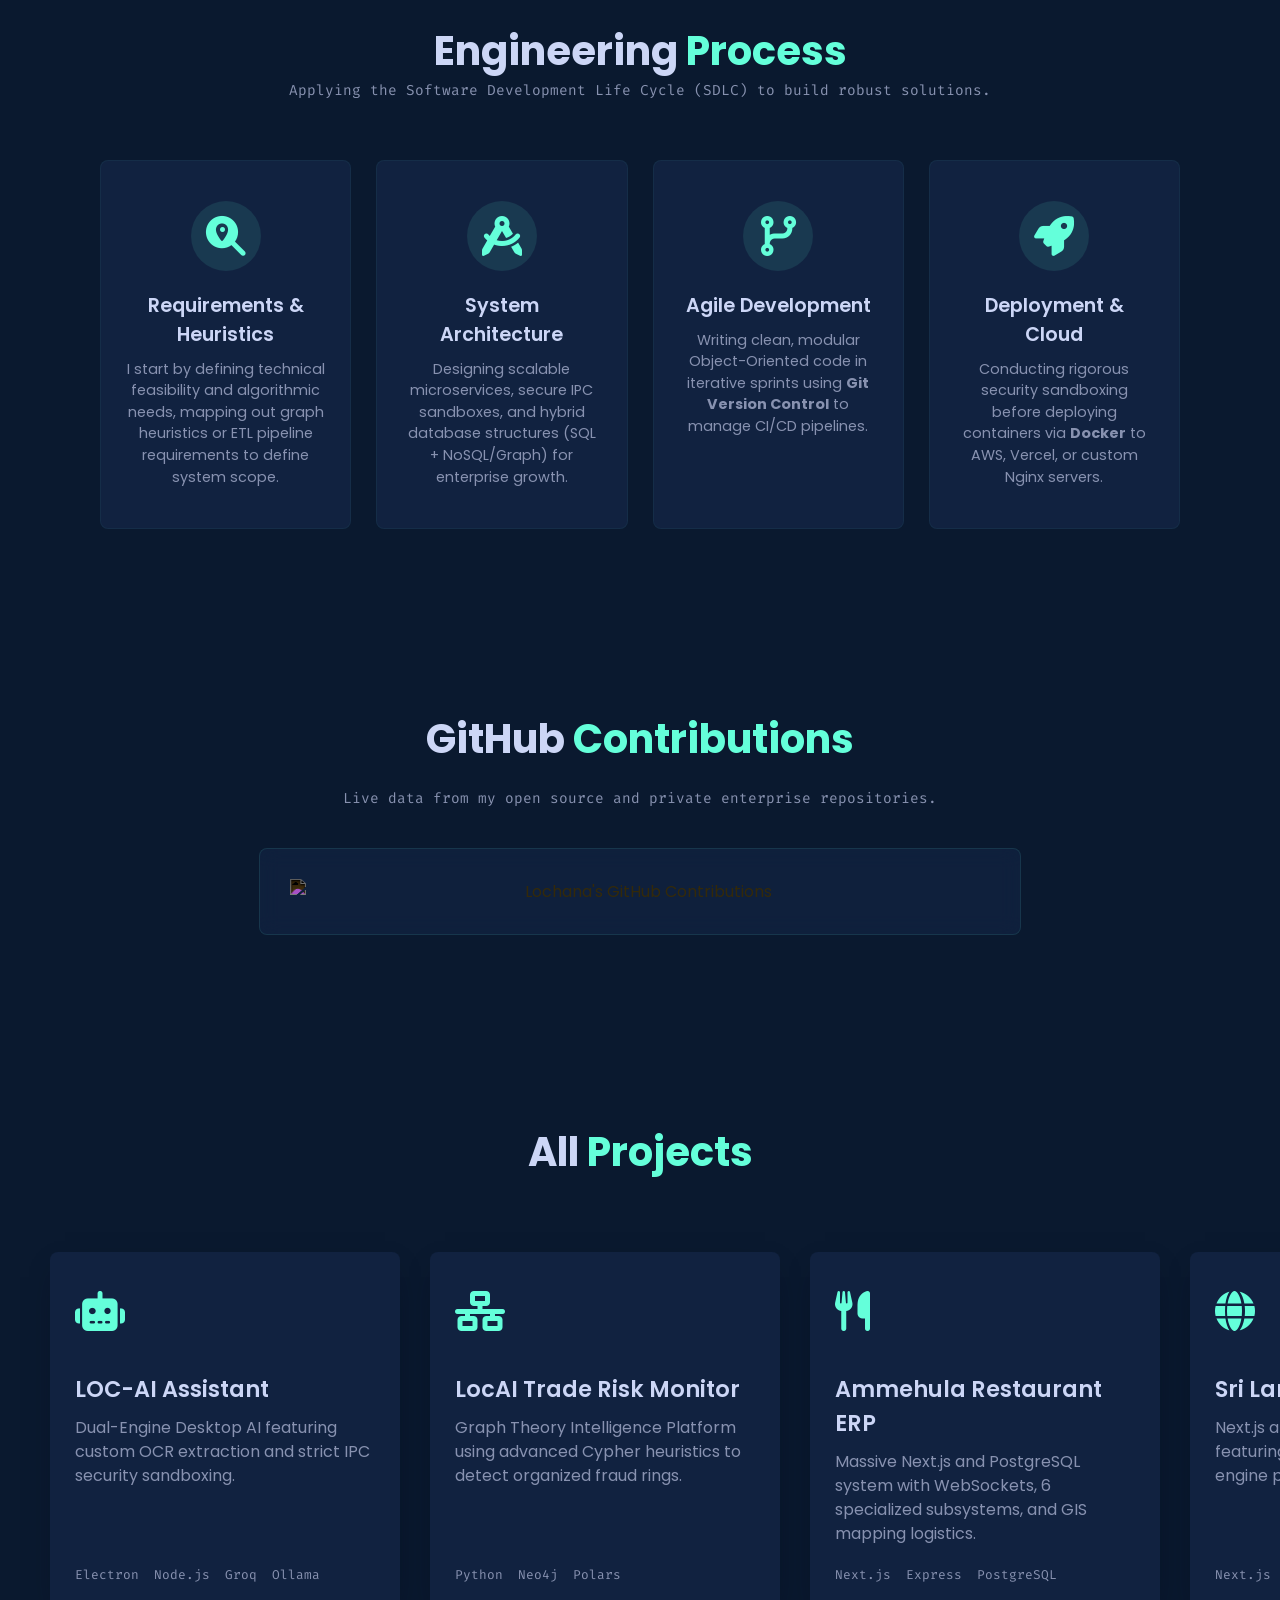
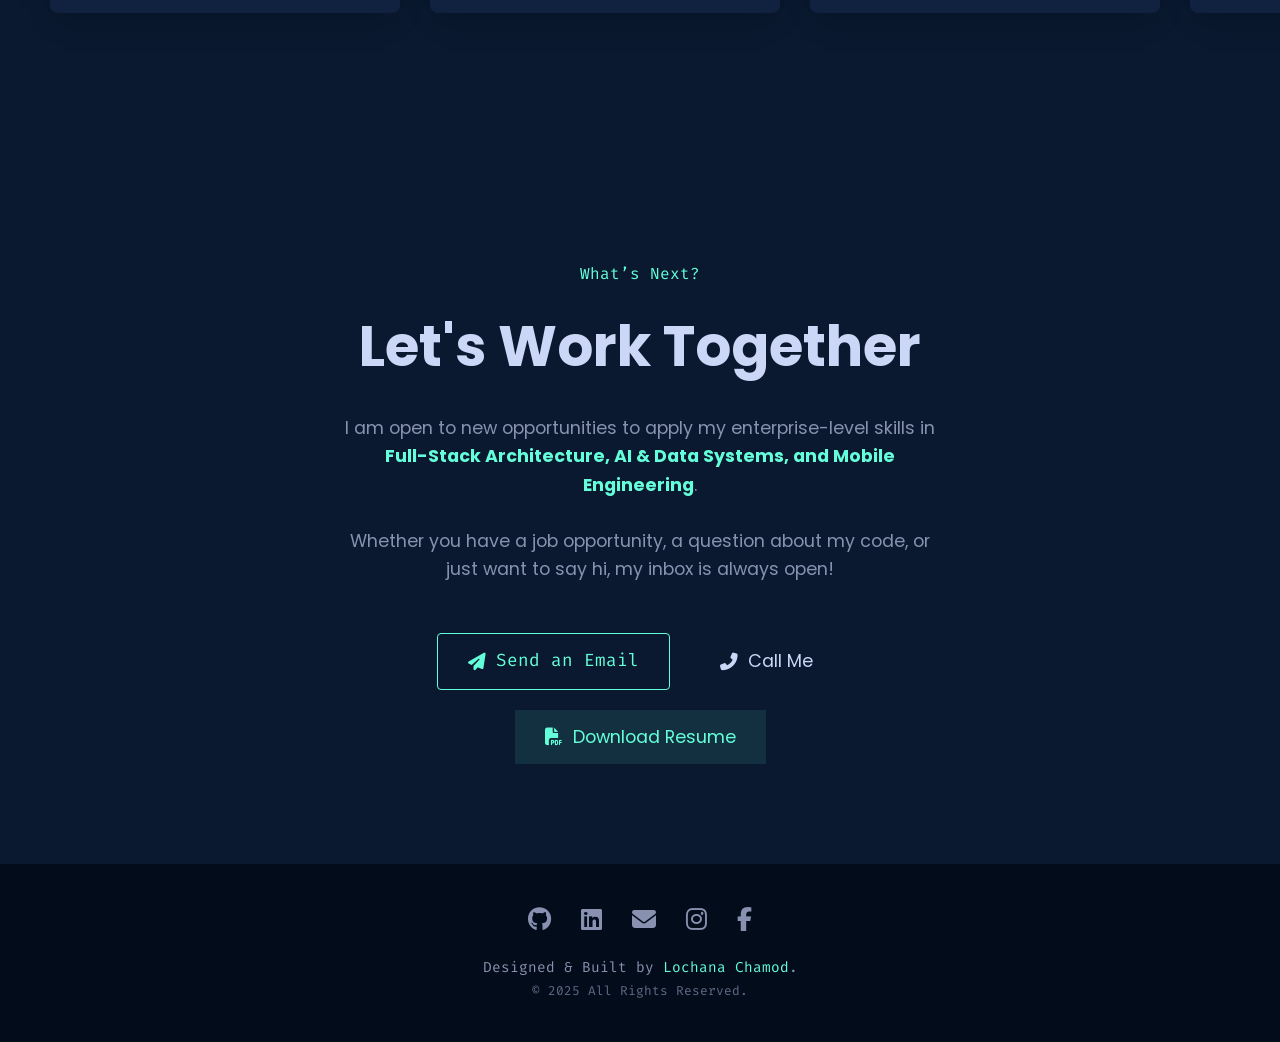
==== commit 05f71f6d: "feat: added premium meta tags, custom scrollbar, selection color, and smooth scrolling" ====
--- a/index.html
+++ b/index.html
@@ -5,6 +5,17 @@
     <meta name="viewport" content="width=device-width, initial-scale=1.0">
     <title>Lochana Chamod | Portfolio</title>
     <link rel="icon" type="image/png" href="assets/images/favicon.png">
+    
+    <!-- SEO & Social Media Meta Tags -->
+    <meta name="description" content="Lochana Chamod - Full-Stack Software Engineer specializing in Enterprise Data Systems and AI.">
+    <meta name="keywords" content="Lochana Chamod, Software Engineer, Full-Stack, Java, React, AI, Portfolio">
+    <meta property="og:title" content="Lochana Chamod | Software Engineer">
+    <meta property="og:description" content="I engineer scalable software & data systems. View my enterprise projects and technical expertise.">
+    <meta property="og:type" content="website">
+    <meta property="og:image" content="https://lochanachamod.github.io/assets/images/profile.png">
+    <meta name="twitter:card" content="summary_large_image">
+    <meta name="twitter:title" content="Lochana Chamod | Portfolio">
+    <meta name="twitter:description" content="I engineer scalable software & data systems.">
     
     <link href="https://fonts.googleapis.com/css2?family=Poppins:wght@300;400;600;700&family=Fira+Code:wght@400&display=swap" rel="stylesheet">
     
--- a/style.css
+++ b/style.css
@@ -22,6 +22,31 @@
     font-family: var(--font-main);
     overflow-x: hidden;
     position: relative;
+}
+
+html {
+    scroll-behavior: smooth;
+}
+
+/* Custom Webkit Scrollbar */
+::-webkit-scrollbar {
+    width: 10px;
+}
+::-webkit-scrollbar-track {
+    background: var(--bg-dark);
+}
+::-webkit-scrollbar-thumb {
+    background: var(--bg-light);
+    border-radius: 5px;
+}
+::-webkit-scrollbar-thumb:hover {
+    background: var(--accent);
+}
+
+/* Premium Text Selection highlight */
+::selection {
+    background-color: var(--accent-glow);
+    color: var(--accent);
 }
 
 /* --- Premium Interactive Elements --- */
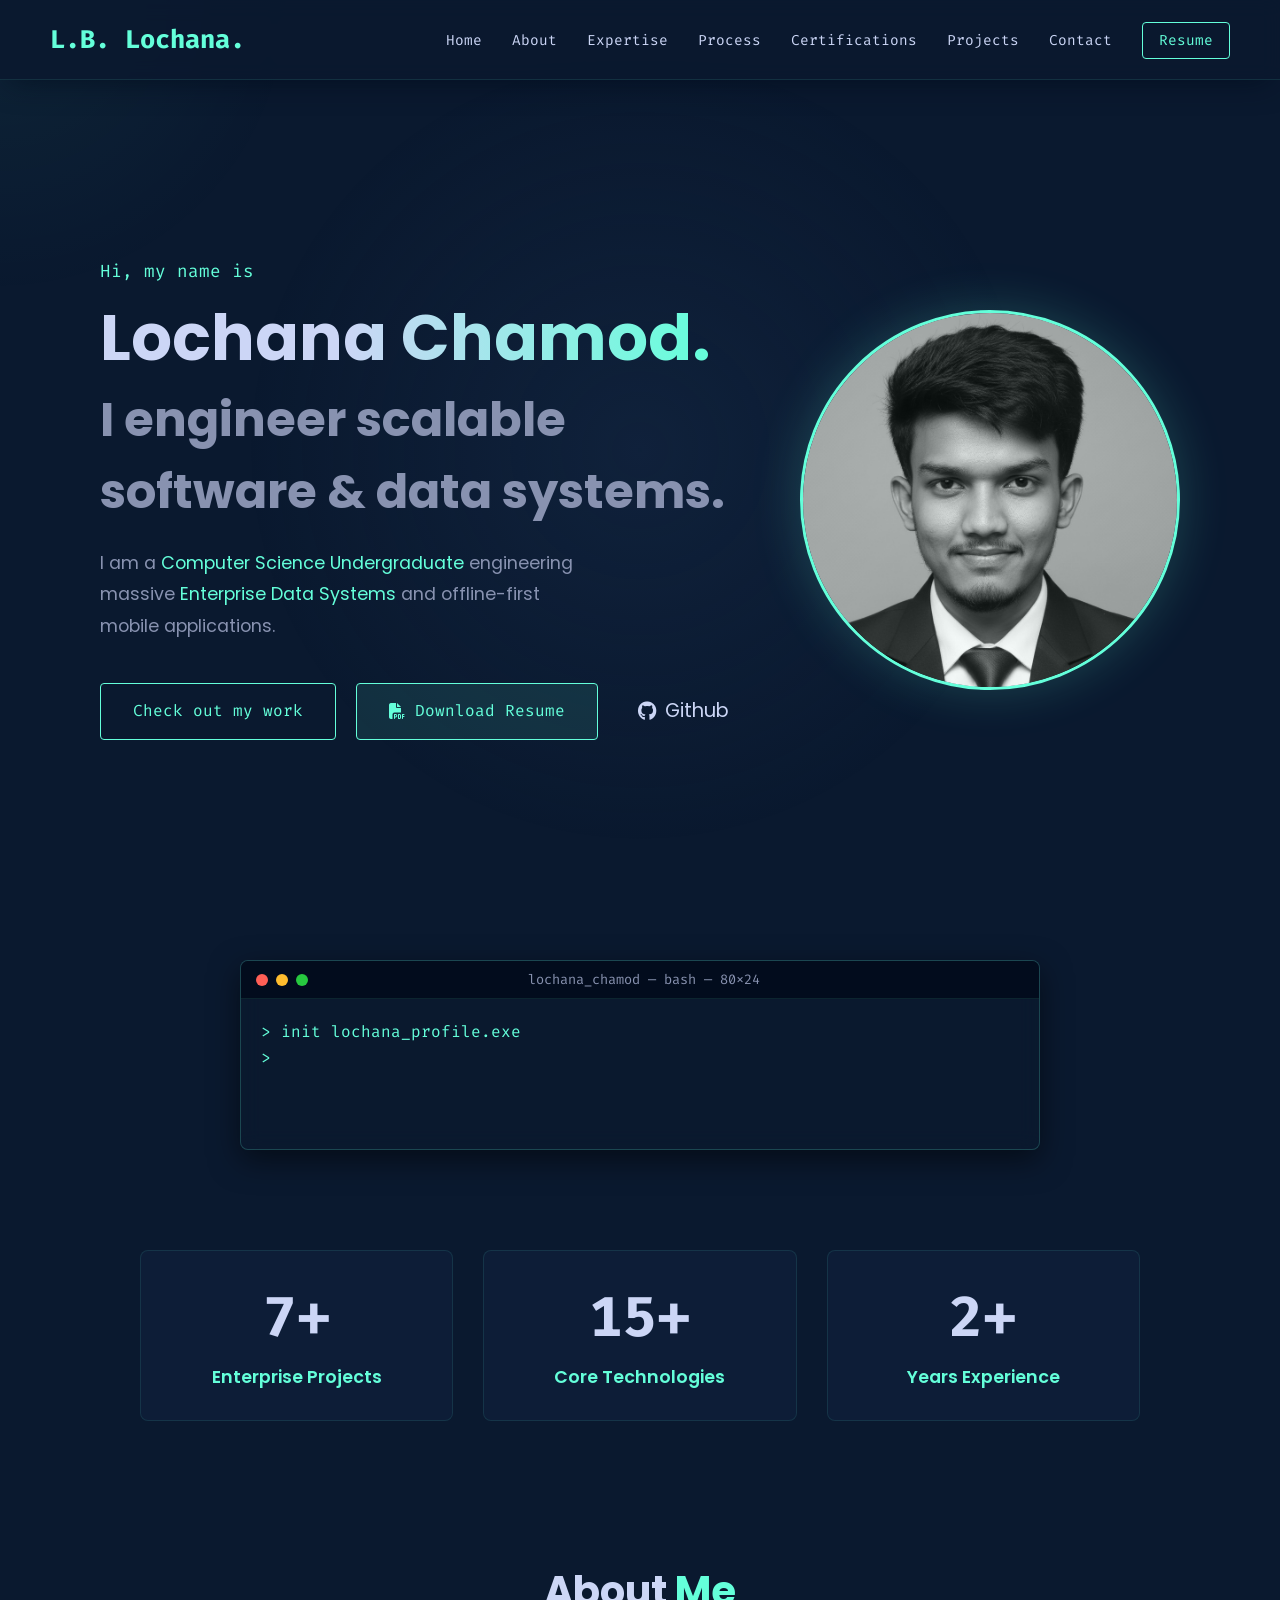
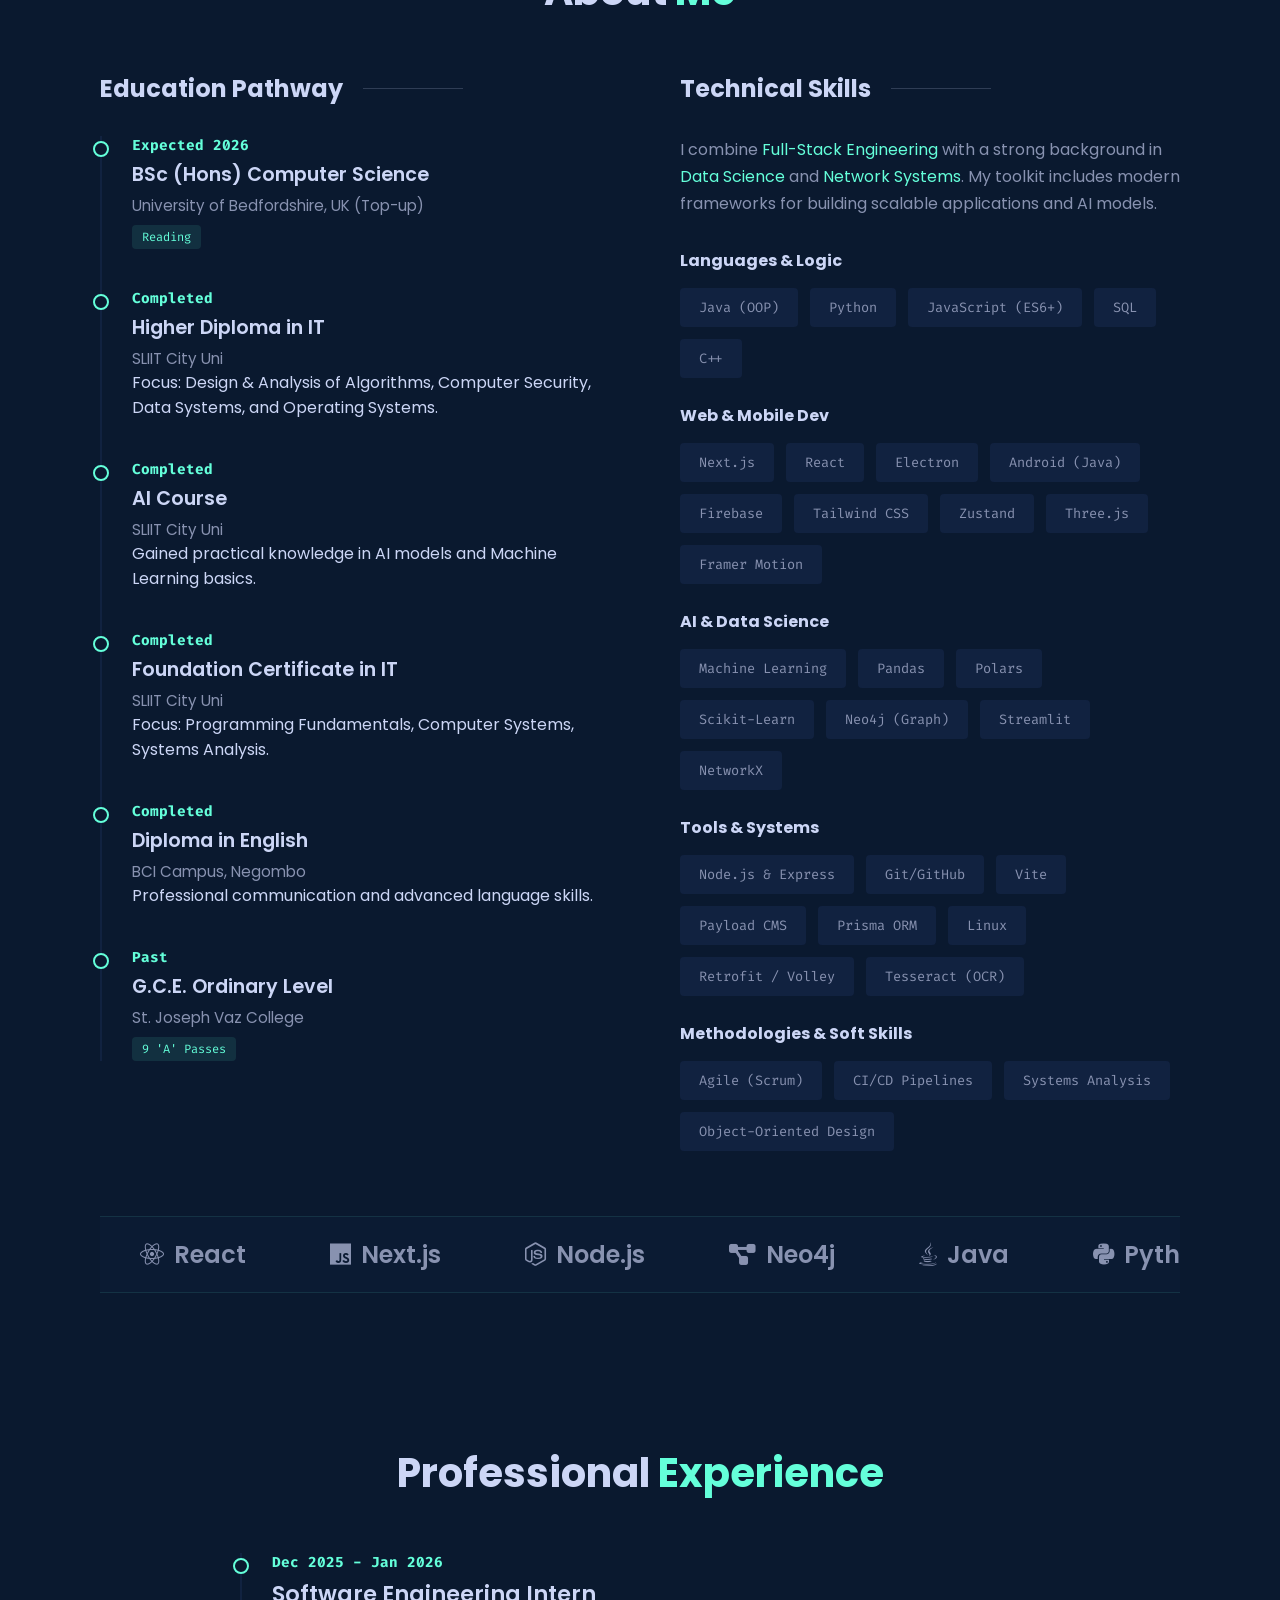
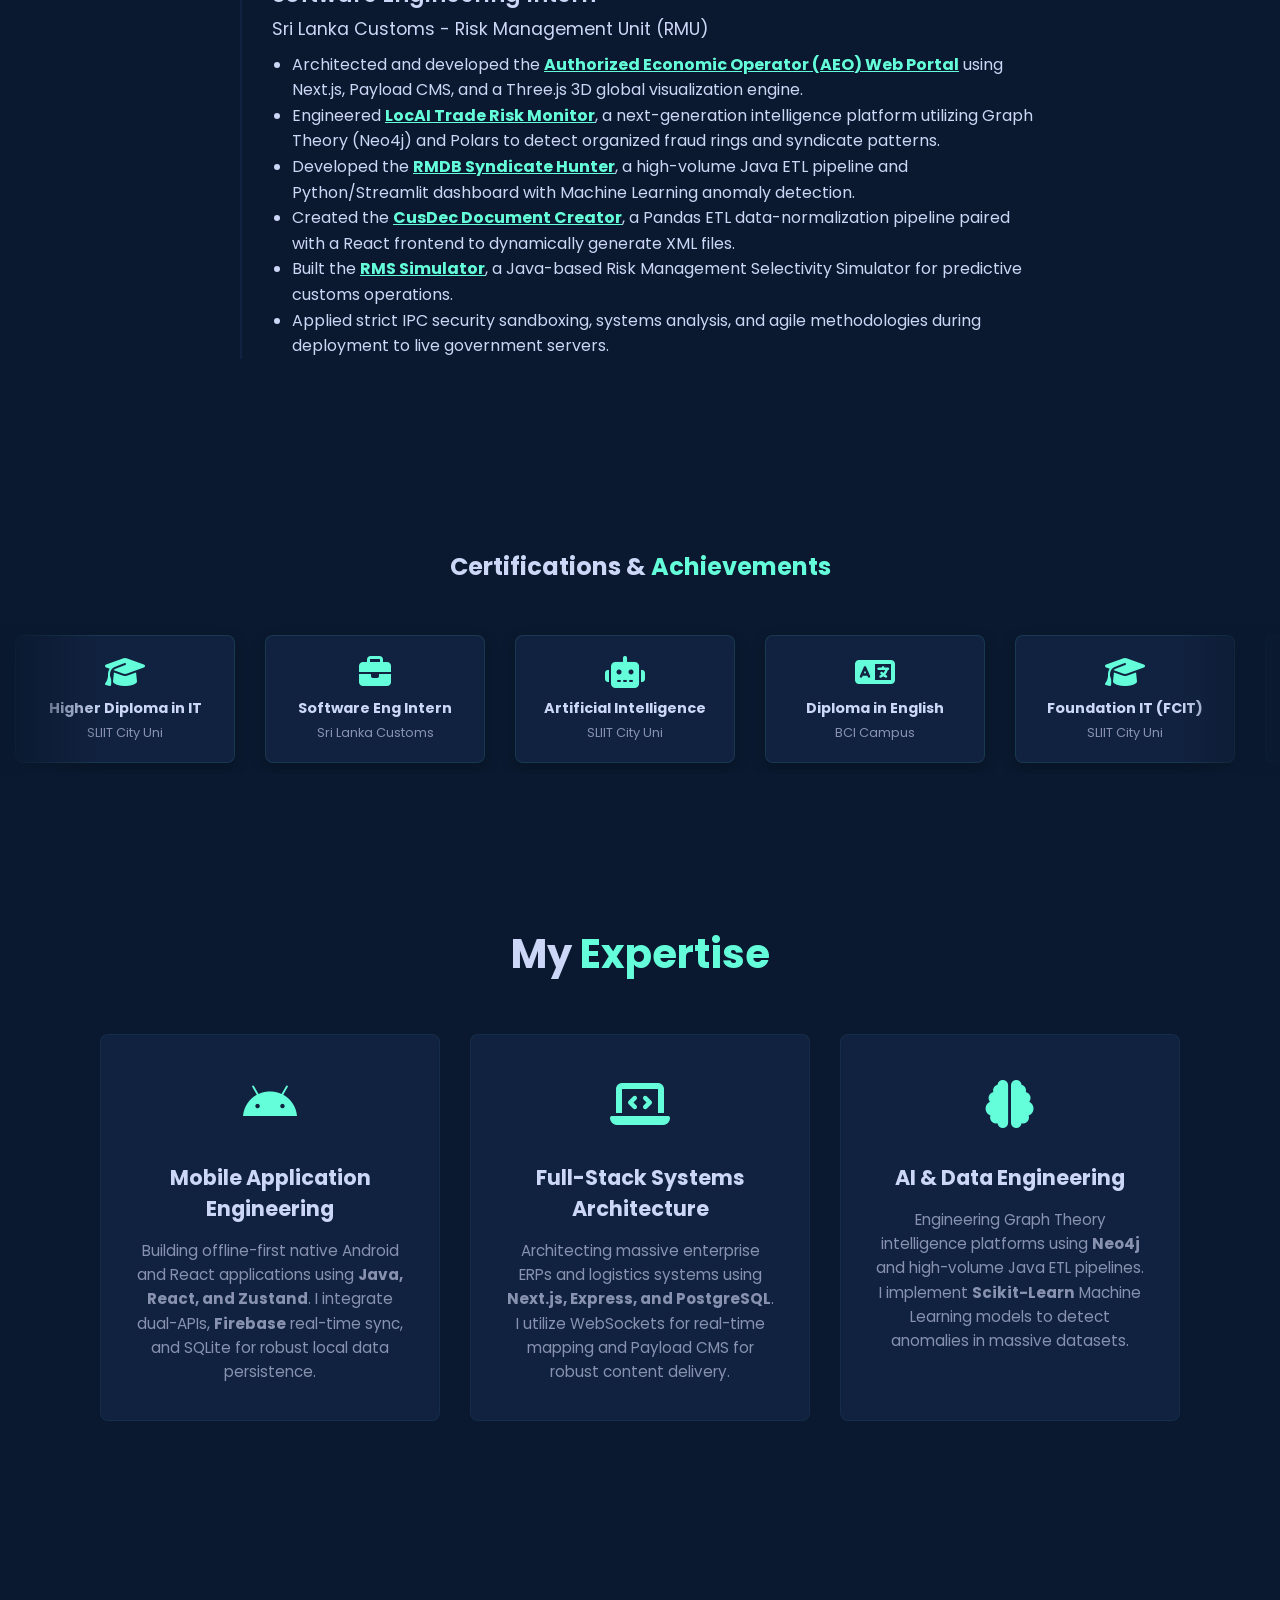
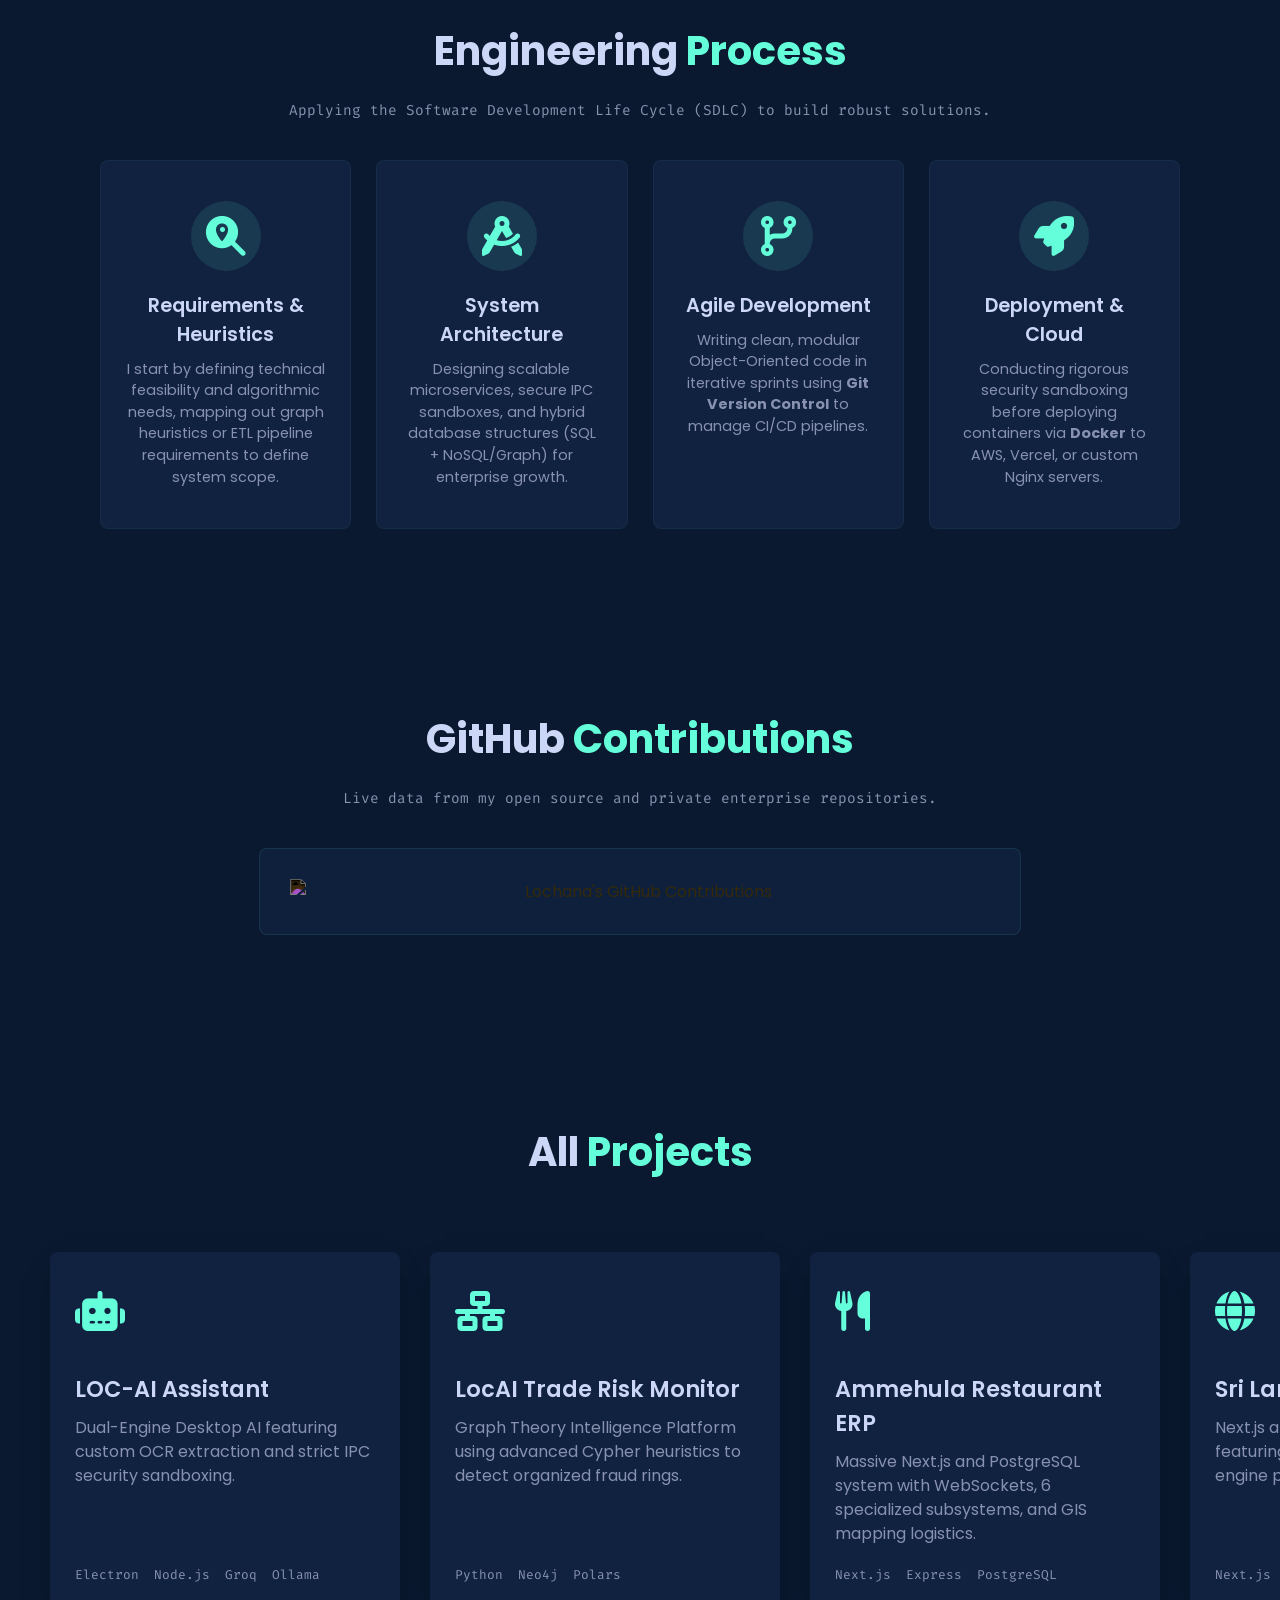
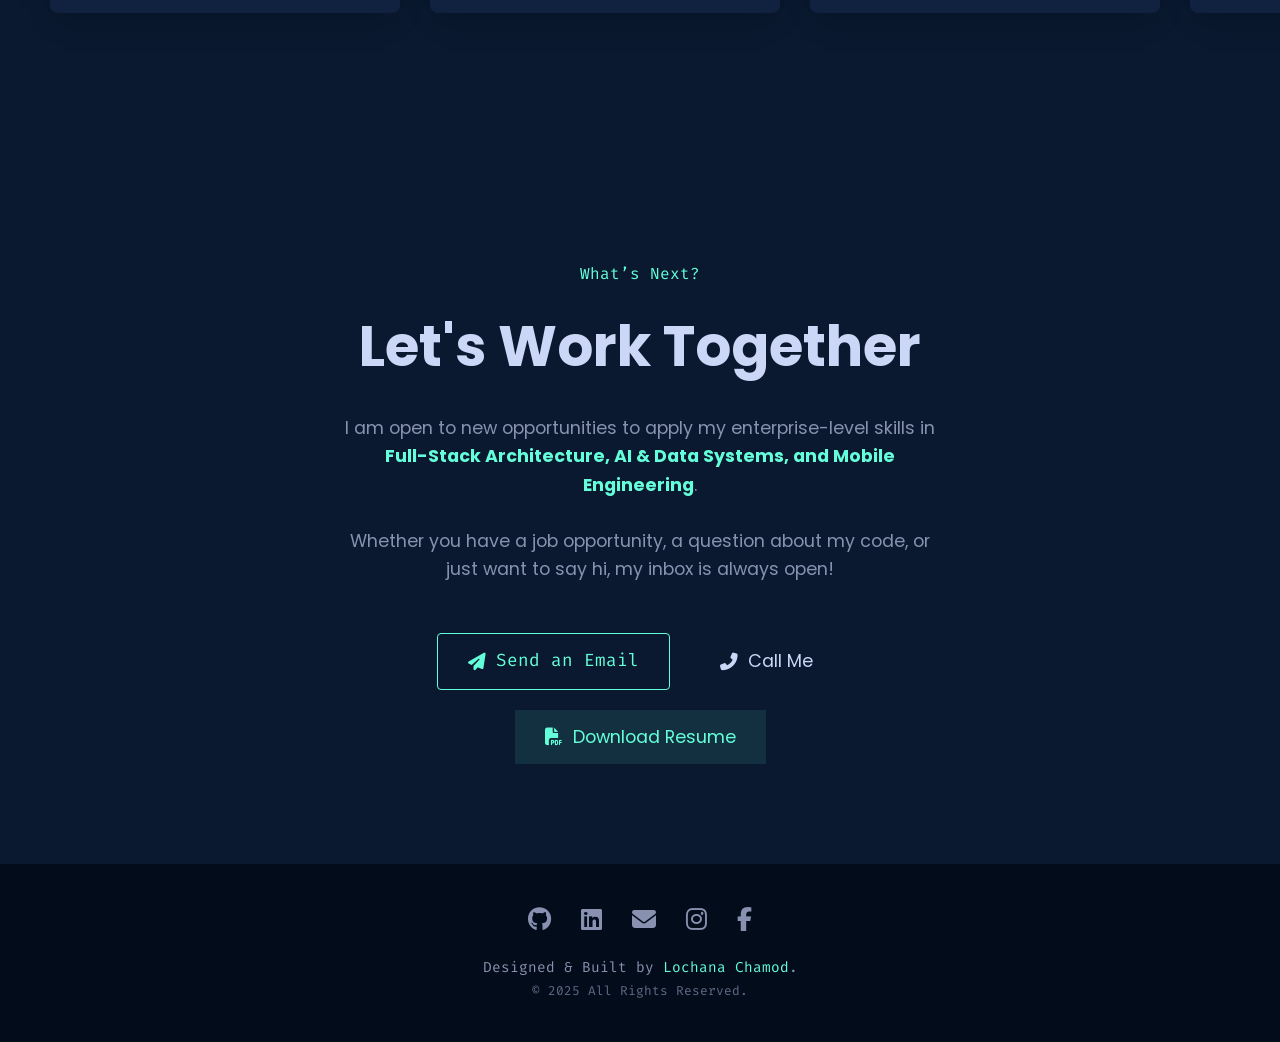
==== commit 252eacd0: "style: fixed engineering process subtitle alignment to match github section" ====
--- a/index.html
+++ b/index.html
@@ -474,7 +474,7 @@
     </section>
     <section id="workflow" class="workflow-section">
         <h2 class="section-title" data-aos="fade-up">Engineering <span class="highlight">Process</span></h2>
-        <p class="section-subtitle" data-aos="fade-up" data-aos-delay="100">
+        <p class="section-subtitle" data-aos="fade-up" data-aos-delay="100" style="color: var(--text-muted); font-family: var(--font-code); margin-bottom: 40px; margin-top: -30px; font-size: 0.9rem; text-align: center;">
             Applying the Software Development Life Cycle (SDLC) to build robust solutions.
         </p>
 
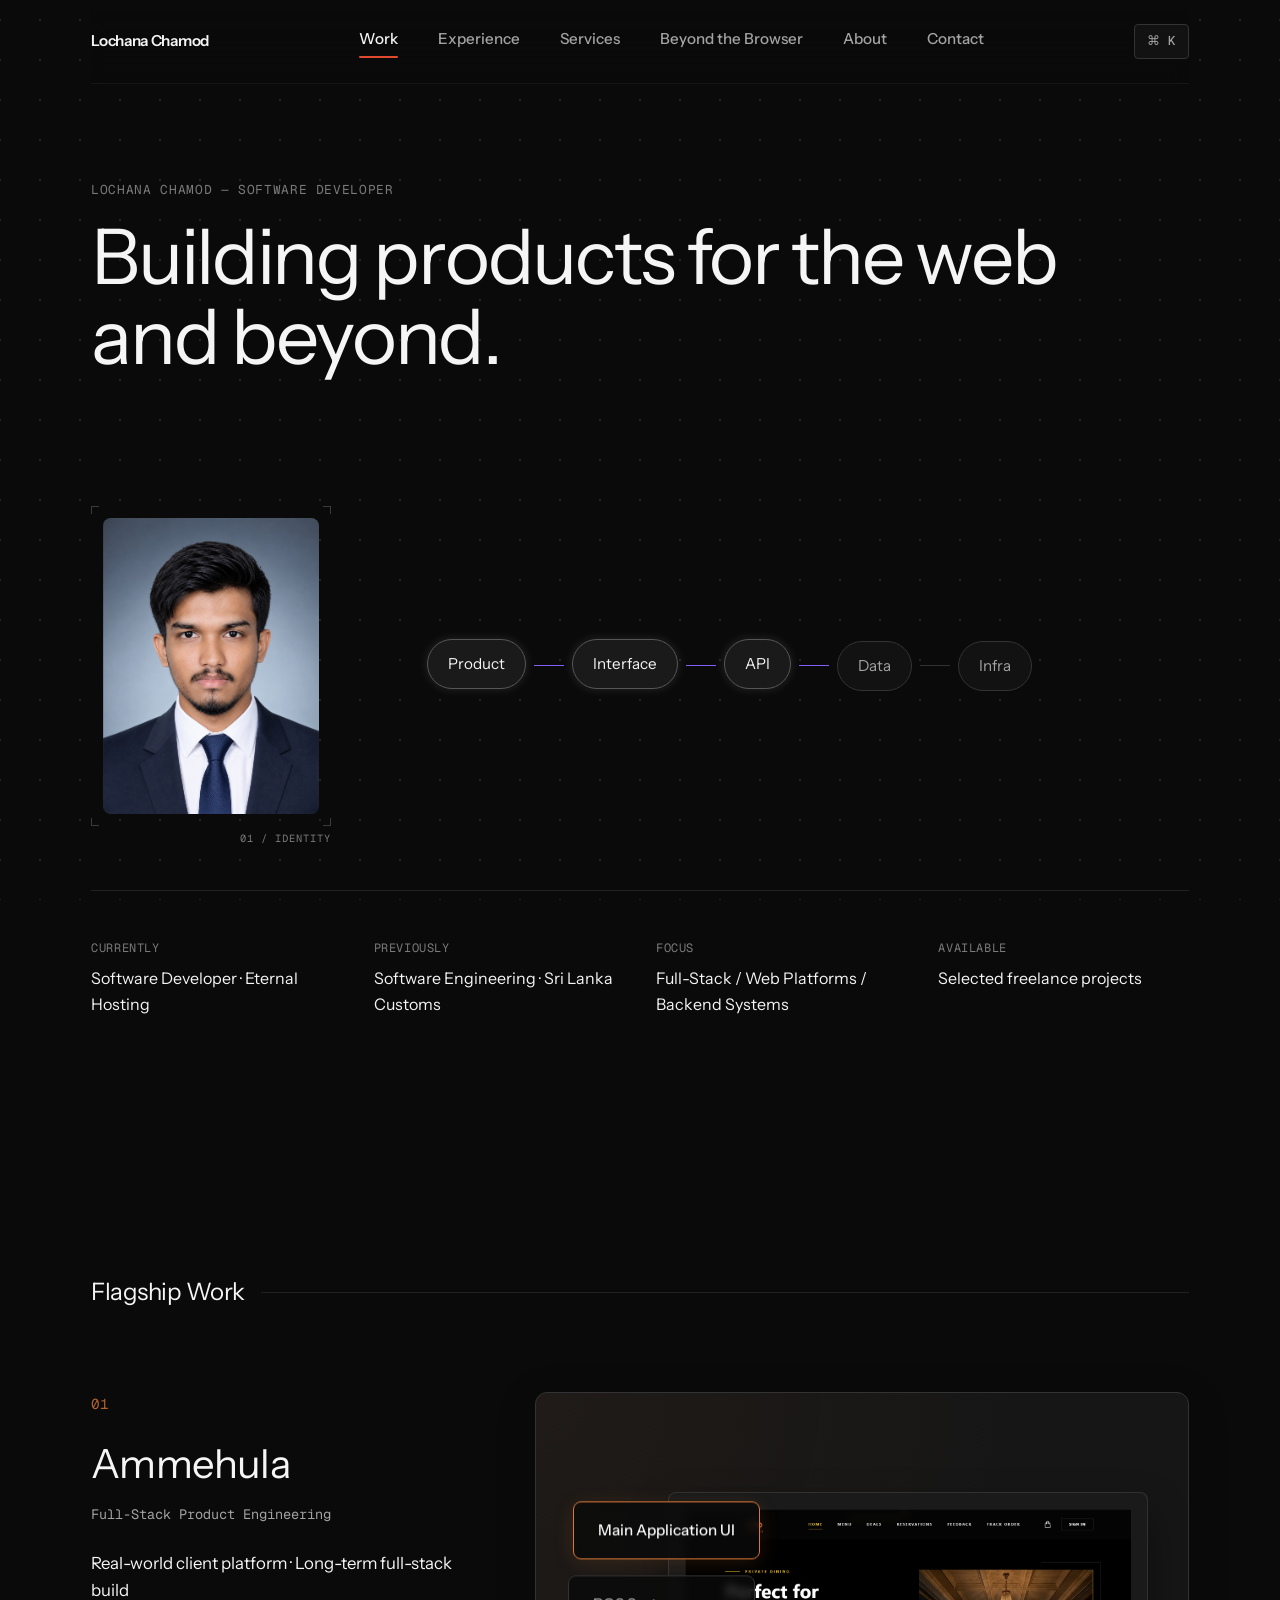
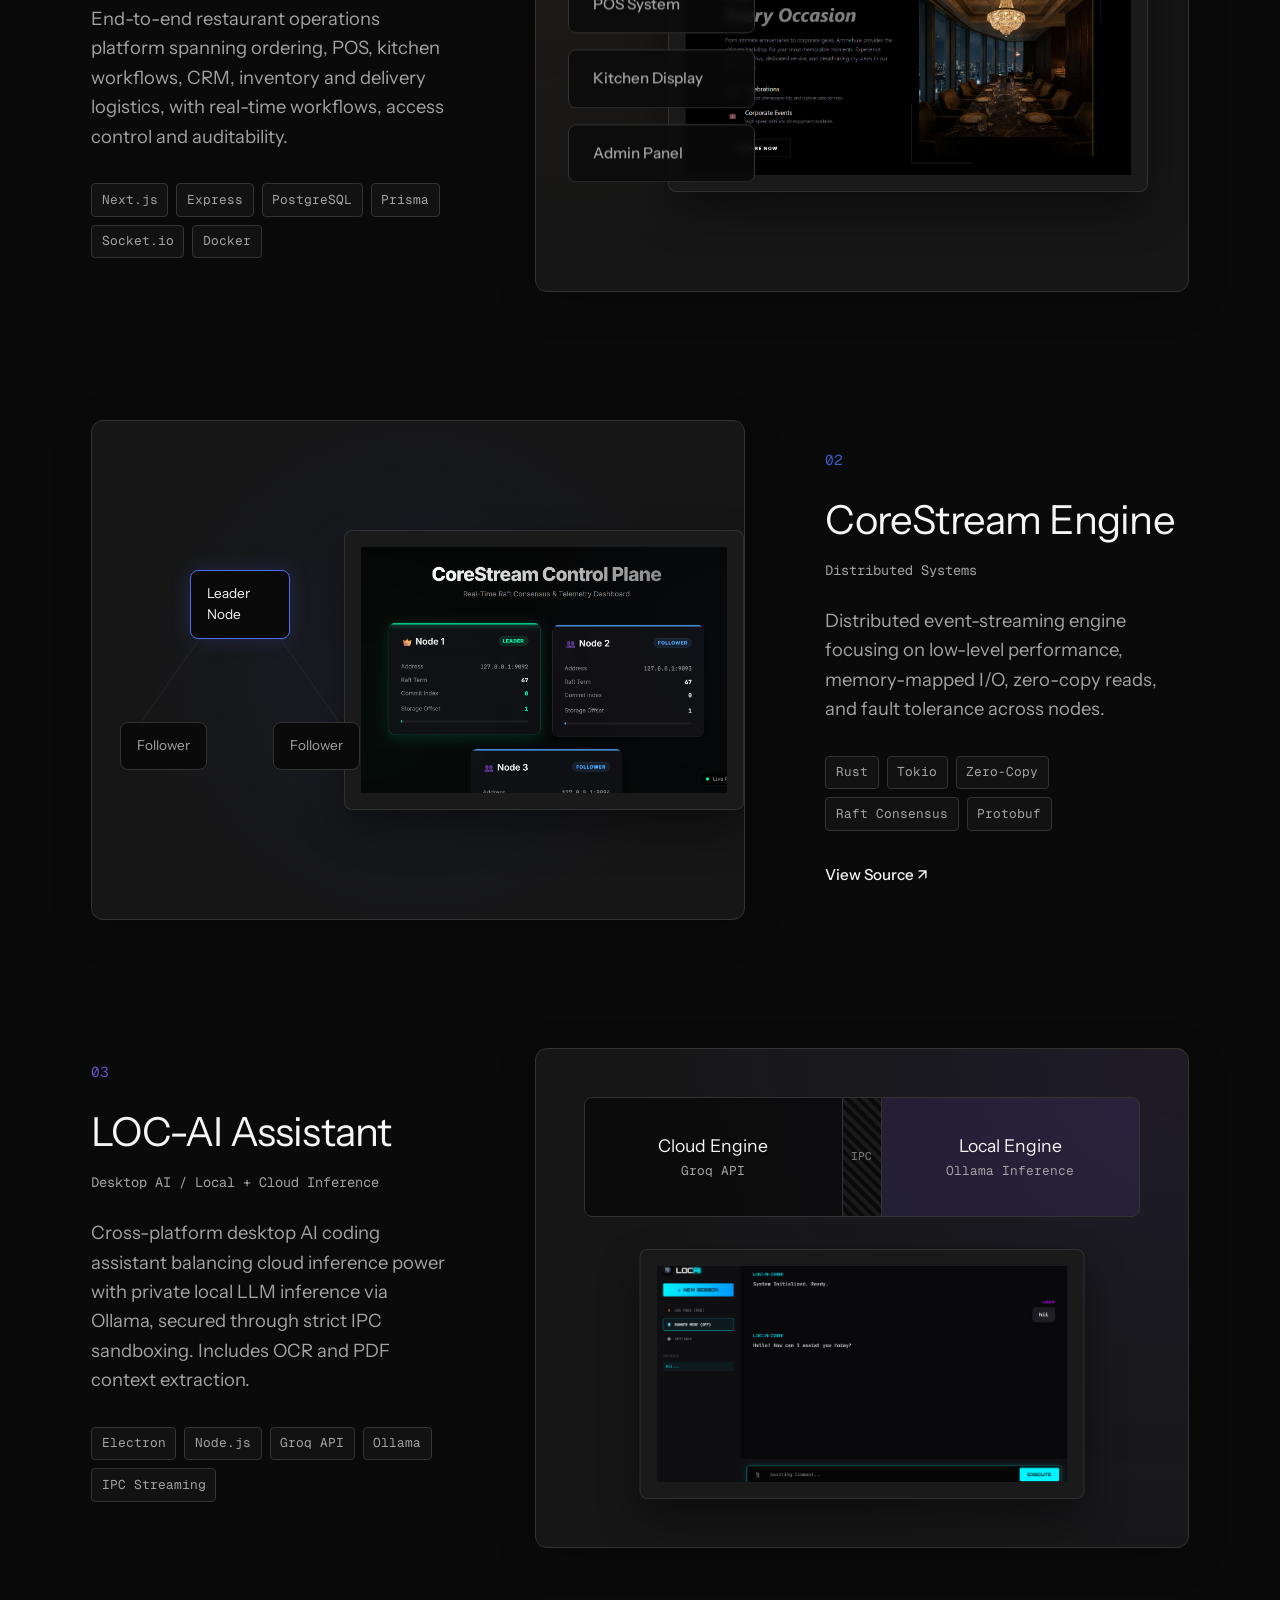
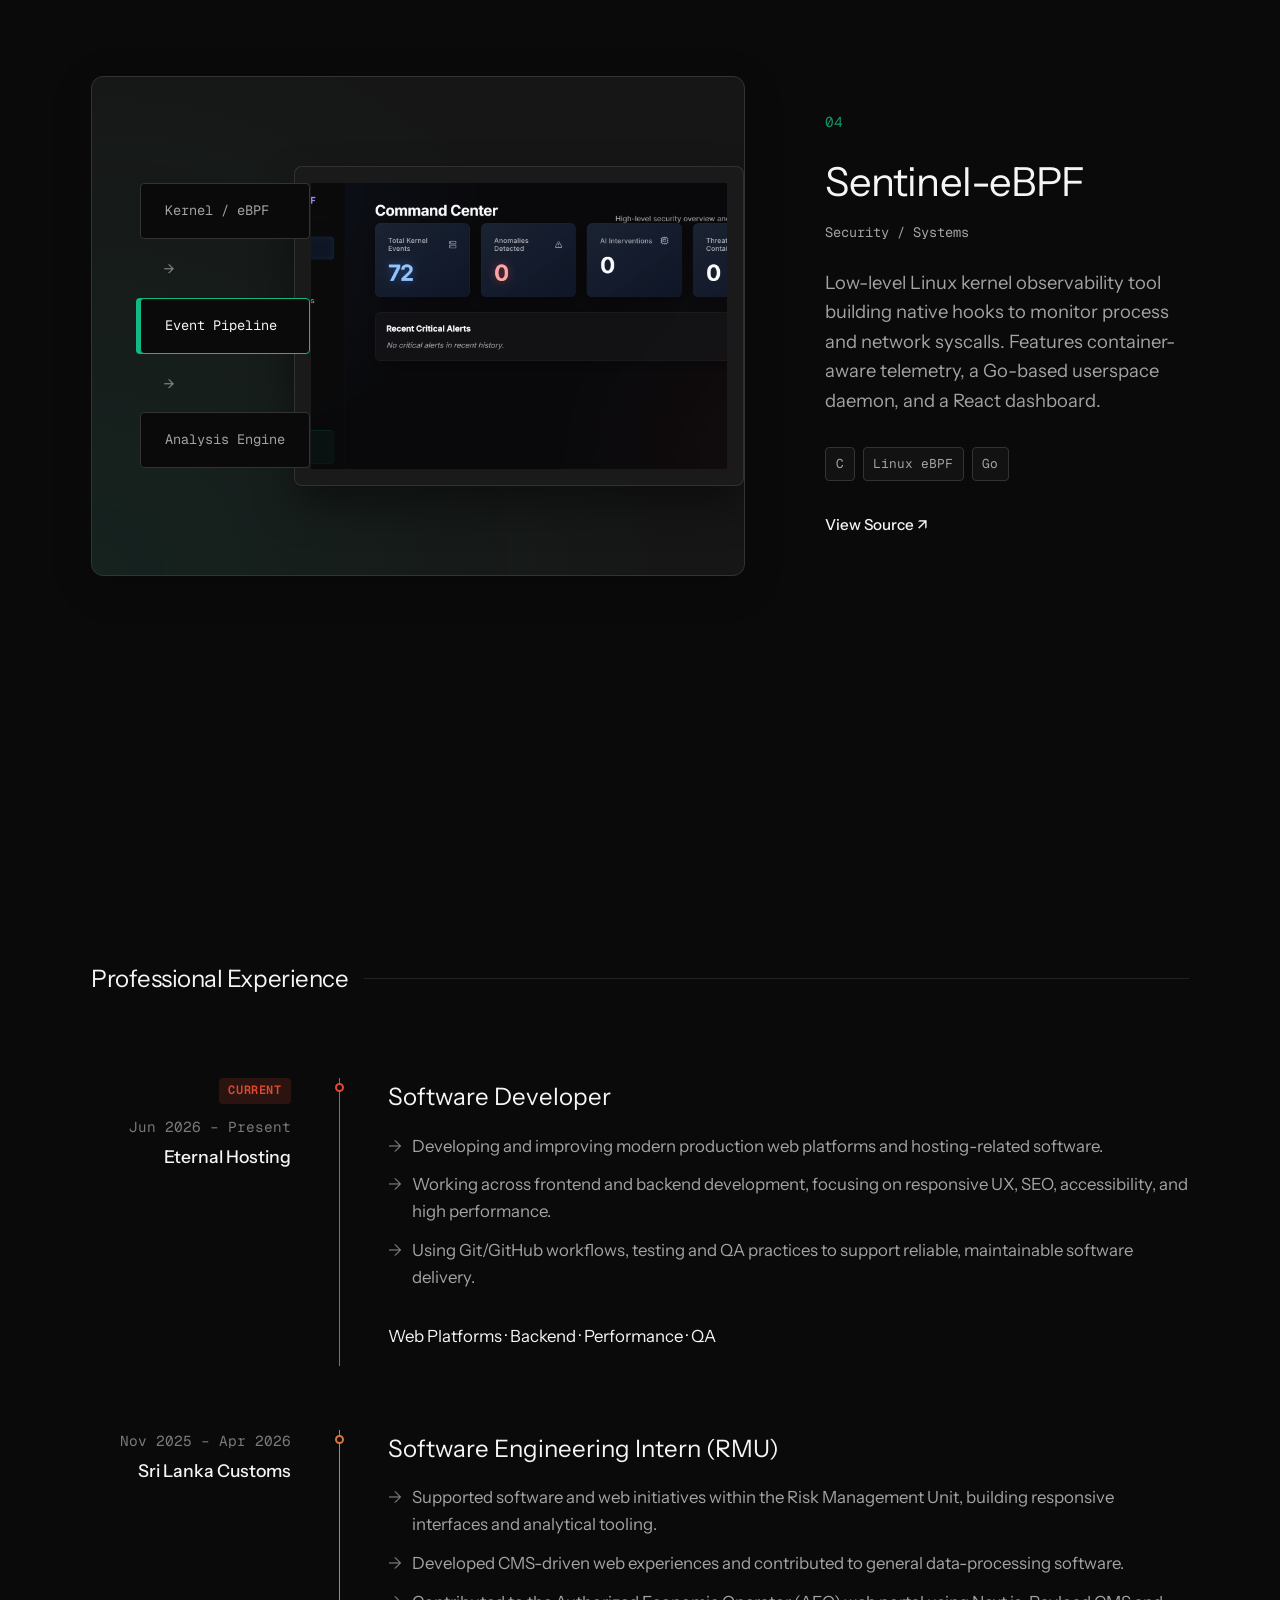
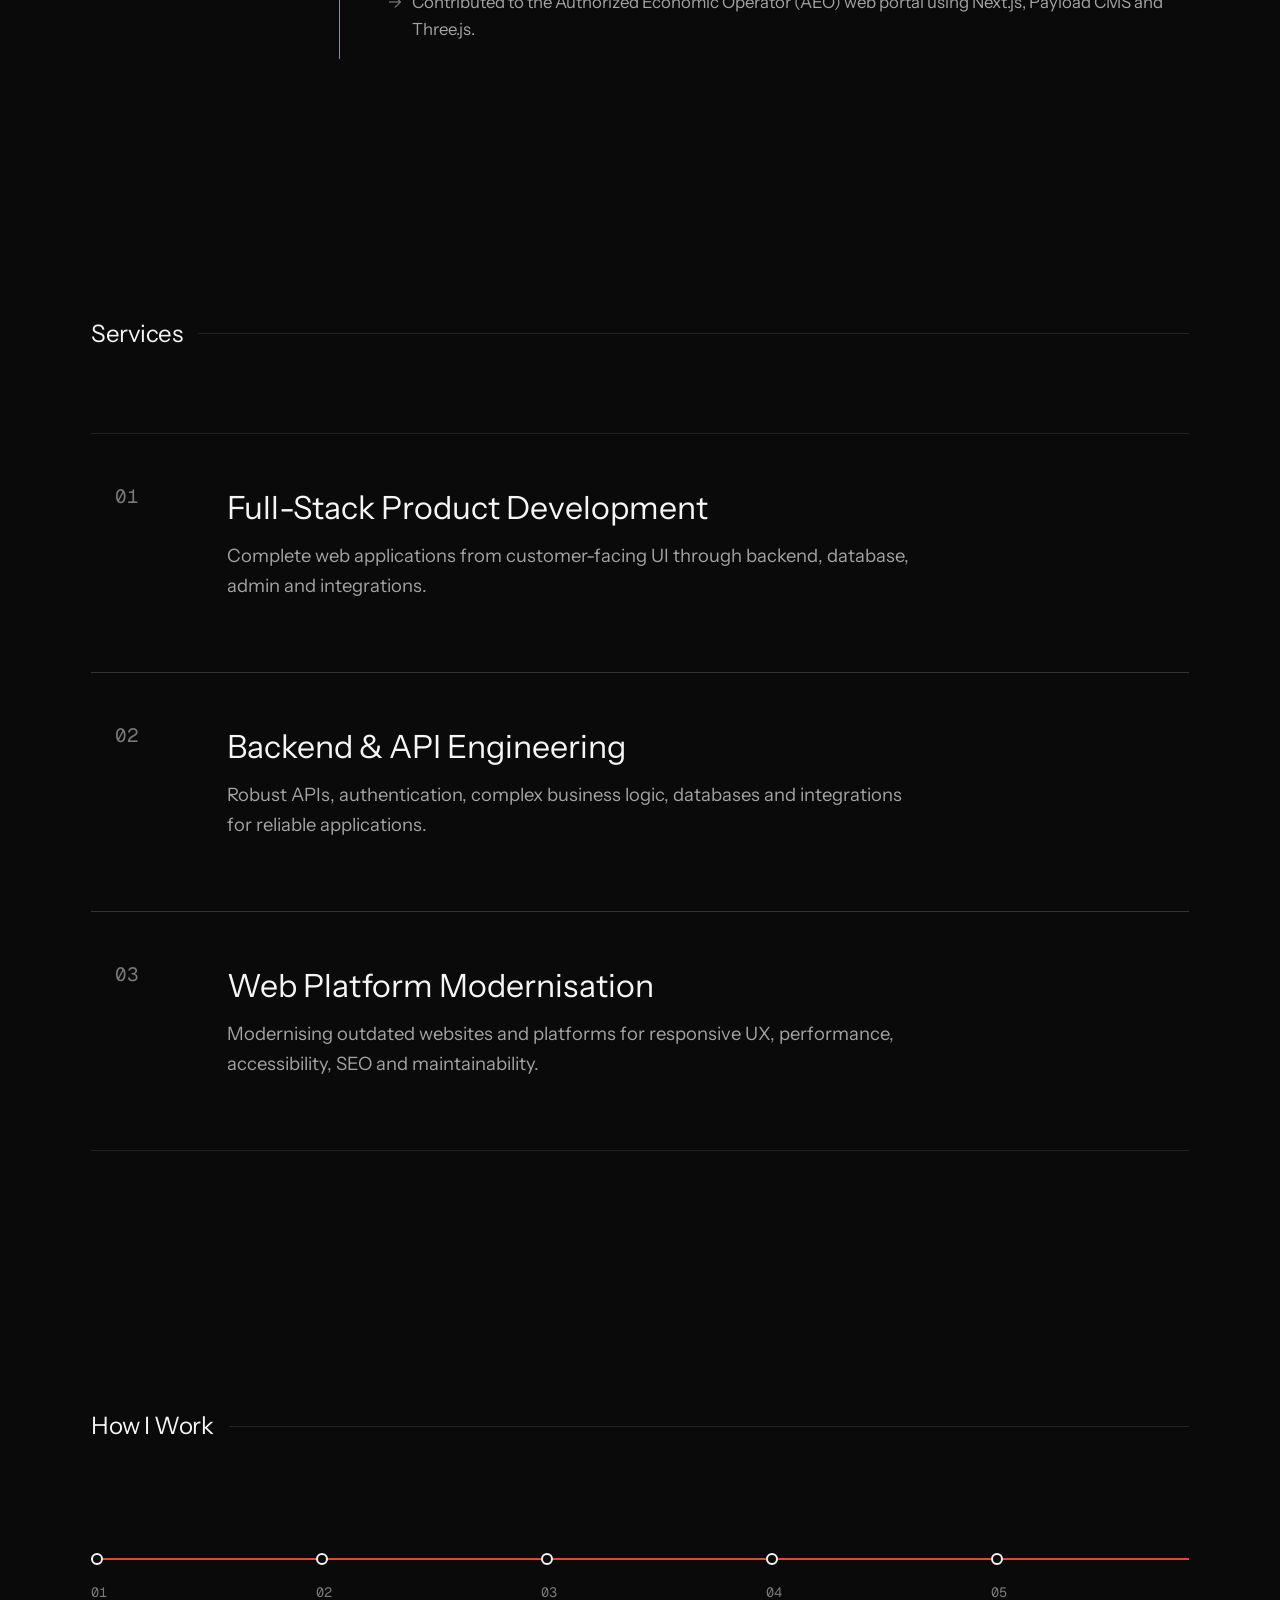
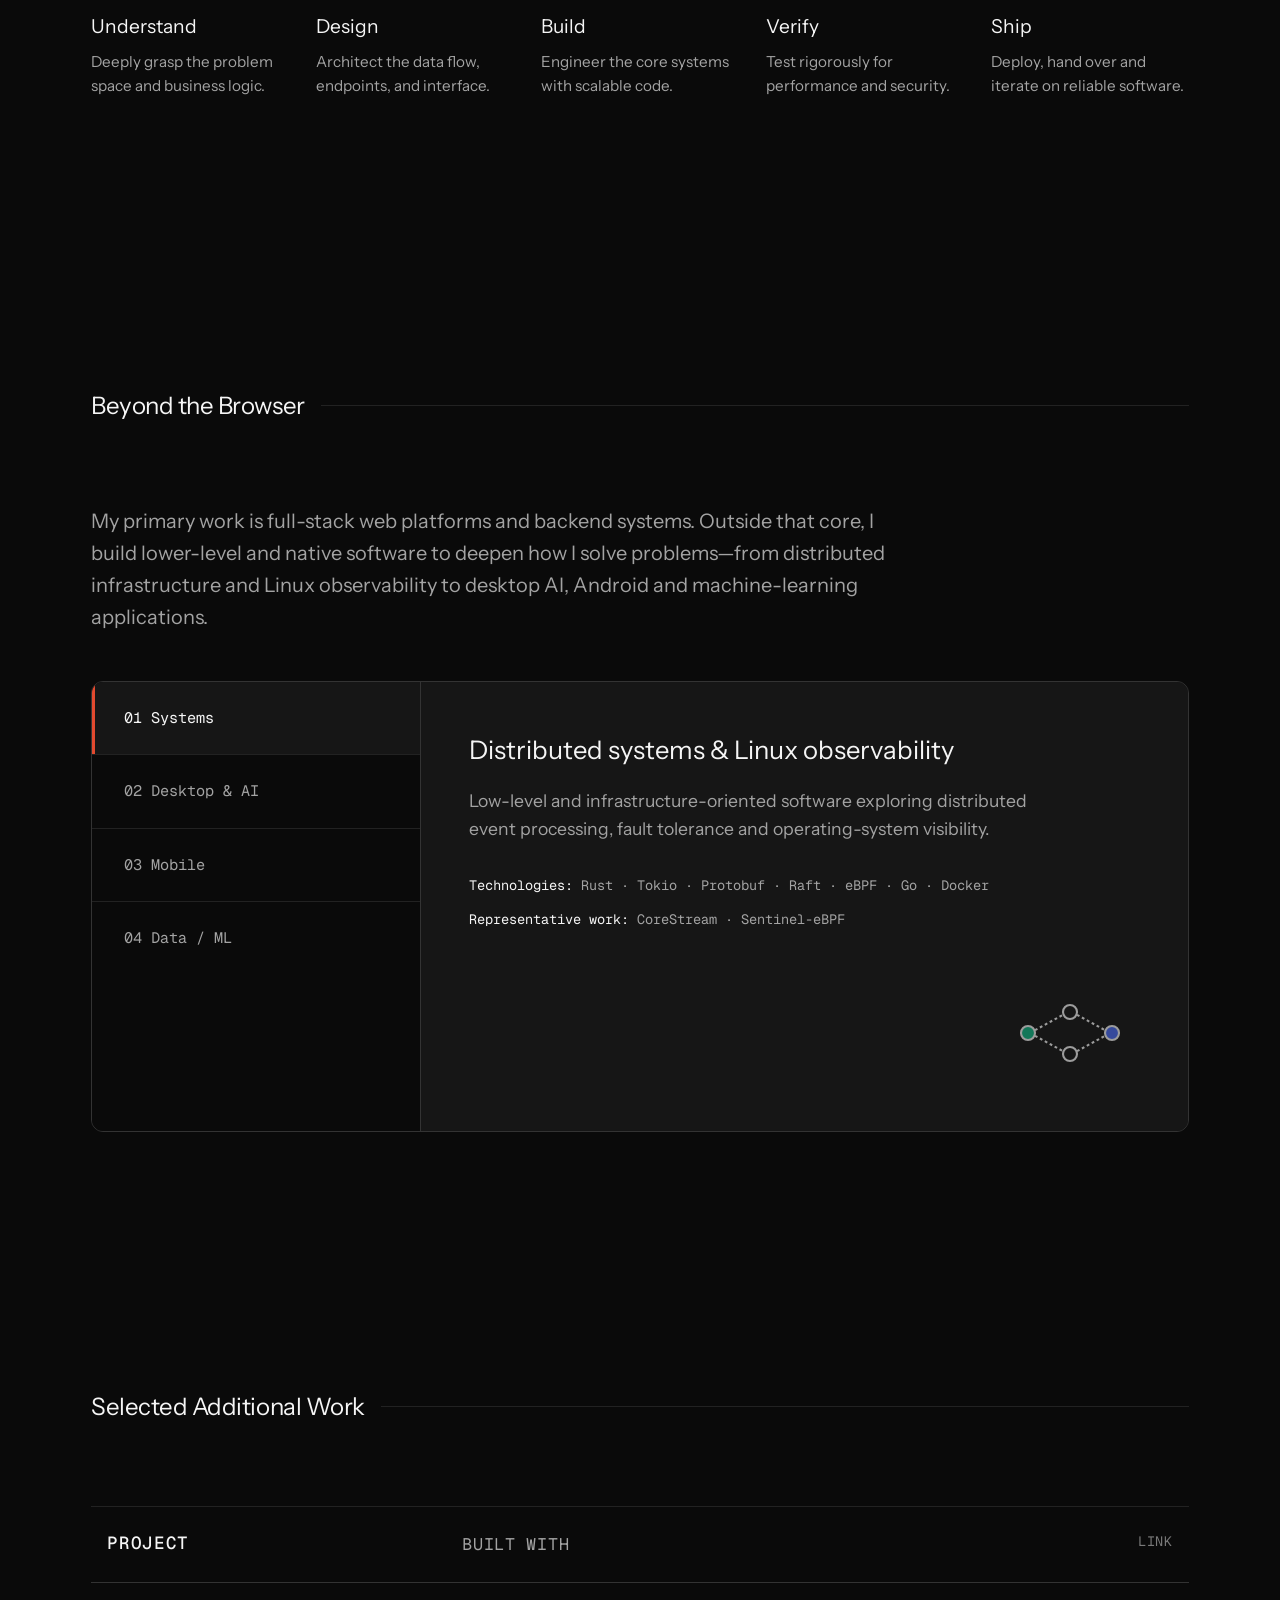
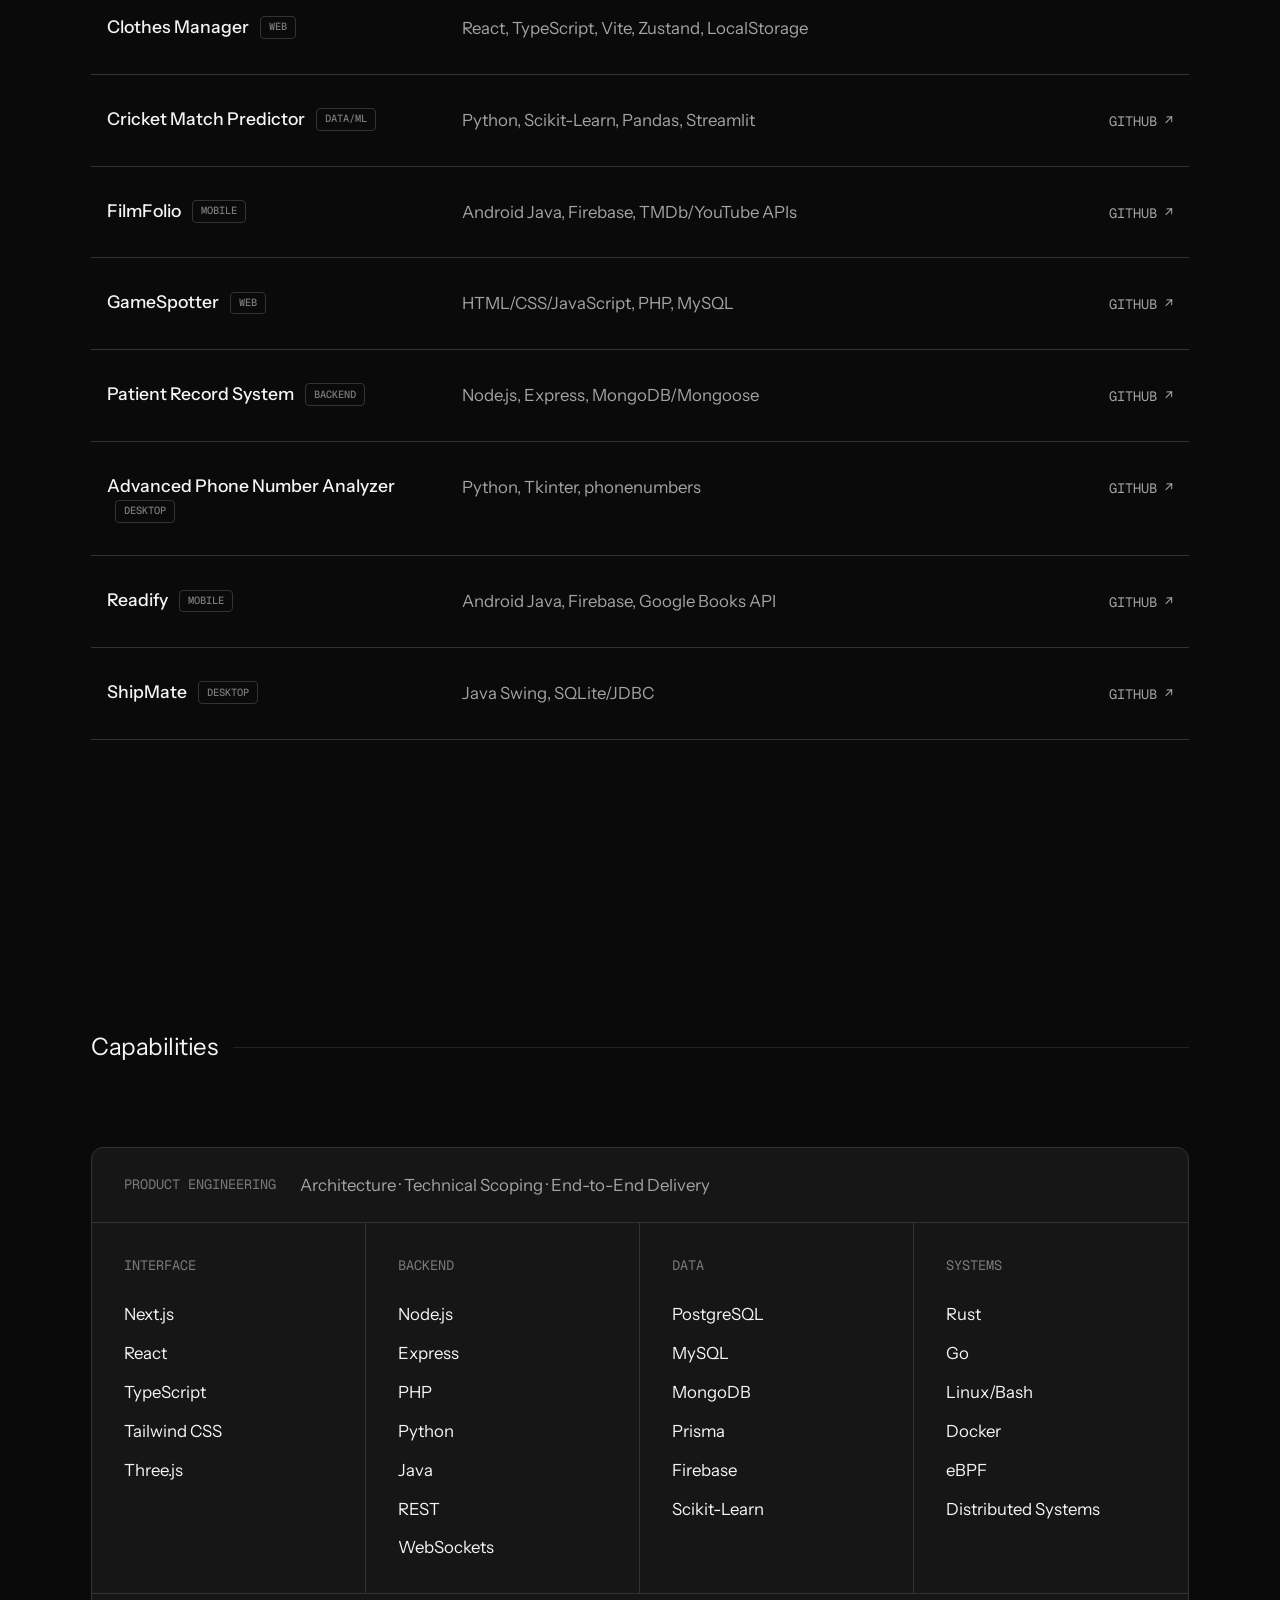
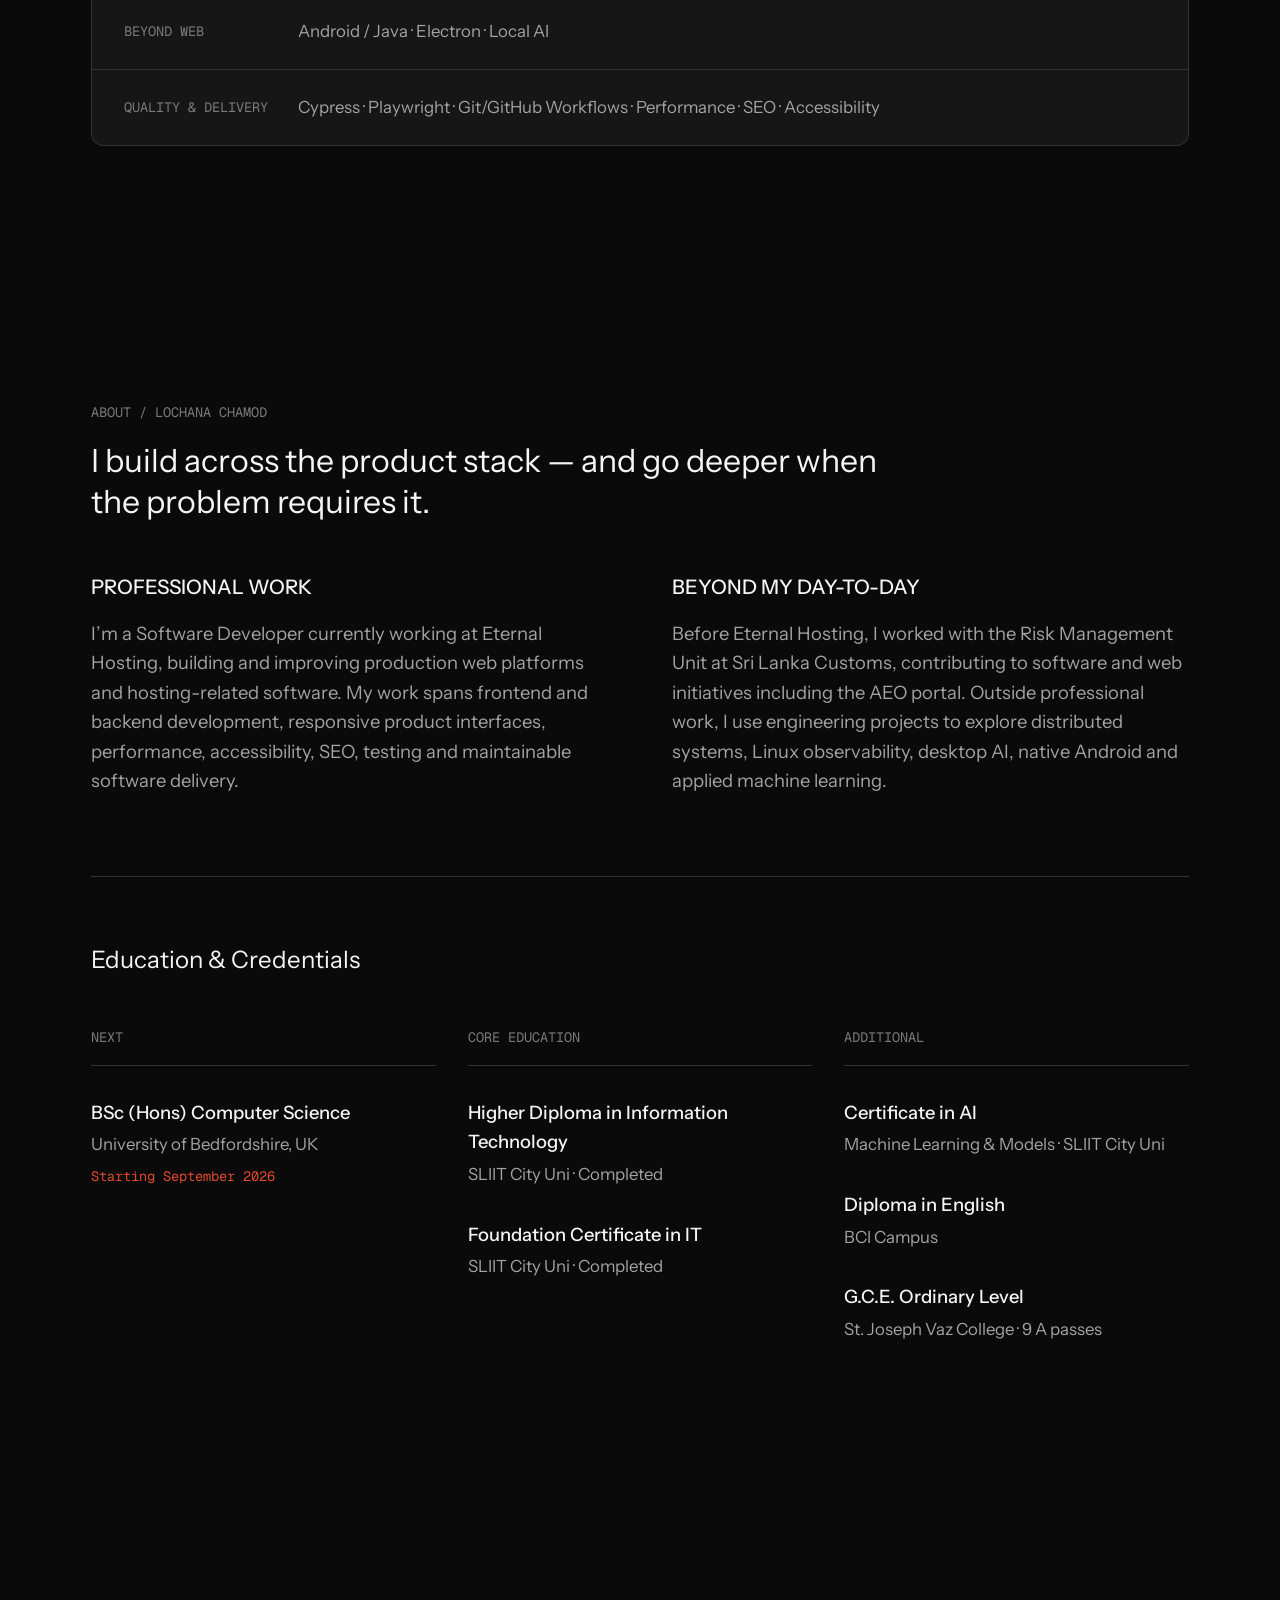
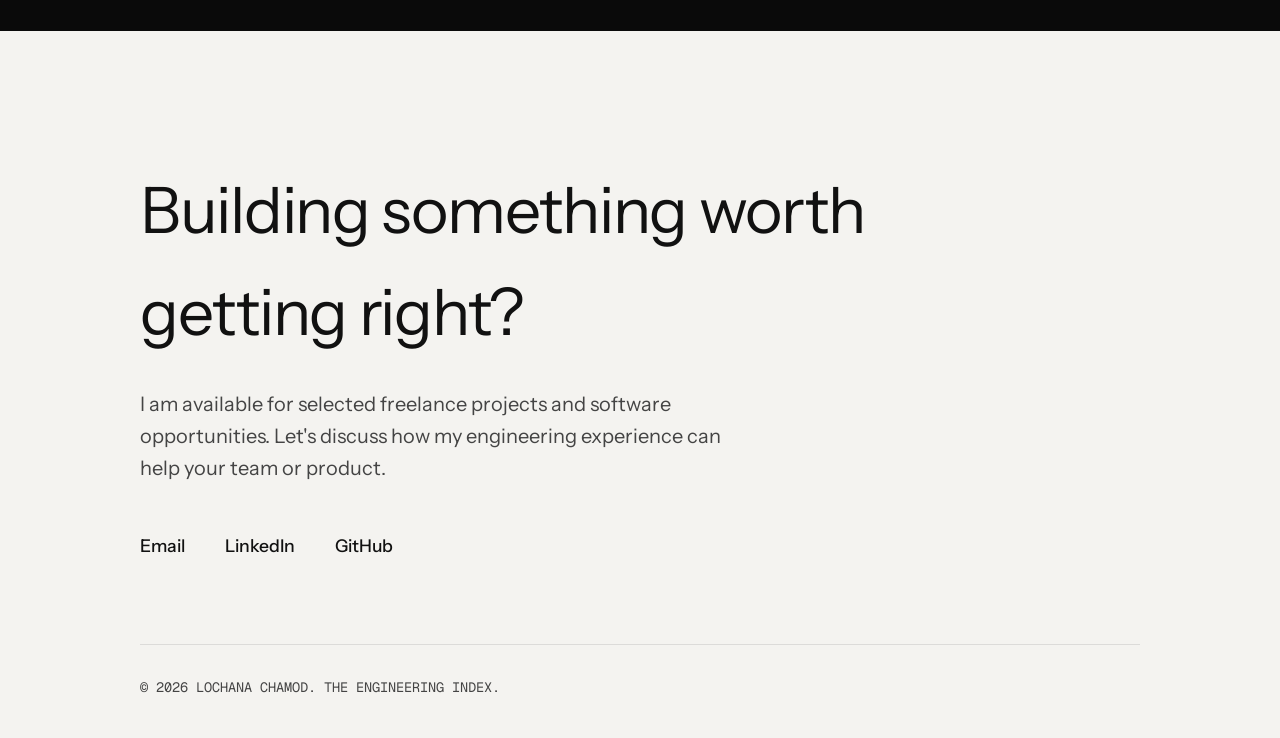
==== commit 74441eb7: "SEO & Production Deploy (Phase 1)" ====
--- a/index.html
+++ b/index.html
@@ -3,700 +3,757 @@
 <head>
     <meta charset="UTF-8">
     <meta name="viewport" content="width=device-width, initial-scale=1.0">
-    <title>Lochana Chamod | Portfolio</title>
+    <title>Lochana Chamod — Software Developer | Full-Stack & Backend Engineering</title>
+    <meta name="description" content="Lochana Chamod is a Software Developer at Eternal Hosting building modern web platforms, full-stack products and backend systems. Explore selected work across product engineering, distributed systems, AI and security.">
+    <meta name="robots" content="index, follow, max-image-preview:large">
+    <meta name="theme-color" content="#0a0a0a">
+    
+    <link rel="canonical" href="https://lochanachamod.github.io/">
+    
+    <!-- Open Graph -->
+    <meta property="og:type" content="profile">
+    <meta property="og:url" content="https://lochanachamod.github.io/">
+    <meta property="og:title" content="Lochana Chamod — Software Developer">
+    <meta property="og:description" content="Software Developer at Eternal Hosting building modern web platforms, full-stack products and backend systems.">
+    <meta property="og:image" content="https://lochanachamod.github.io/assets/images/og-lochana-chamod.jpg">
+    <meta property="og:image:width" content="1200">
+    <meta property="og:image:height" content="630">
+    <meta property="og:image:alt" content="Lochana Chamod — Software Developer">
+    
+    <!-- Twitter -->
+    <meta name="twitter:card" content="summary_large_image">
+    <meta name="twitter:title" content="Lochana Chamod — Software Developer">
+    <meta name="twitter:description" content="Software Developer at Eternal Hosting building modern web platforms, full-stack products and backend systems.">
+    <meta name="twitter:image" content="https://lochanachamod.github.io/assets/images/og-lochana-chamod.jpg">
+
+    <!-- Favicon -->
     <link rel="icon" type="image/png" href="assets/images/favicon.png">
     
-    <!-- SEO & Social Media Meta Tags -->
-    <meta name="description" content="Lochana Chamod - Full-Stack Software Engineer specializing in Enterprise Data Systems and AI.">
-    <meta name="keywords" content="Lochana Chamod, Software Engineer, Full-Stack, Java, React, AI, Portfolio">
-    <meta property="og:title" content="Lochana Chamod | Software Engineer">
-    <meta property="og:description" content="I engineer scalable software & data systems. View my enterprise projects and technical expertise.">
-    <meta property="og:type" content="website">
-    <meta property="og:image" content="https://lochanachamod.github.io/assets/images/profile.png">
-    <meta name="twitter:card" content="summary_large_image">
-    <meta name="twitter:title" content="Lochana Chamod | Portfolio">
-    <meta name="twitter:description" content="I engineer scalable software & data systems.">
+    <!-- Preloads -->
+    <link rel="preload" href="assets/images/dot-me.png" as="image">
+    <link rel="preload" href="assets/images/profile.png" as="image">
+        
+    <!-- Fonts -->
+    <link rel="preconnect" href="https://fonts.googleapis.com">
+    <link rel="preconnect" href="https://fonts.gstatic.com" crossorigin>
+    <link href="https://fonts.googleapis.com/css2?family=Geist+Mono:wght@100..900&family=Instrument+Sans:ital,wght@0,400..700;1,400..700&display=swap" rel="stylesheet">
     
-    <link href="https://fonts.googleapis.com/css2?family=Poppins:wght@300;400;600;700&family=Fira+Code:wght@400&display=swap" rel="stylesheet">
-    
-    <link rel="stylesheet" href="https://cdnjs.cloudflare.com/ajax/libs/font-awesome/6.4.0/css/all.min.css">
-    
-    <link href="https://unpkg.com/aos@2.3.1/dist/aos.css" rel="stylesheet">
-    
+    <!-- CSS -->
     <link rel="stylesheet" href="style.css">
+    <link rel="stylesheet" href="assets/css/hero-identity.css">
+
+    <!-- JSON-LD -->
+    <script type="application/ld+json">
+    {
+      "@context": "https://schema.org",
+      "@type": "ProfilePage",
+      "@id": "https://lochanachamod.github.io/#profile",
+      "url": "https://lochanachamod.github.io/",
+      "name": "Lochana Chamod — Software Developer",
+      "mainEntity": {
+        "@type": "Person",
+        "@id": "https://lochanachamod.github.io/#person",
+        "name": "Lochana Chamod",
+        "url": "https://lochanachamod.github.io/",
+        "image": "https://lochanachamod.github.io/assets/images/profile.png",
+        "jobTitle": "Software Developer",
+        "description": "Software Developer focused on full-stack engineering, web platforms and backend systems.",
+        "worksFor": {
+          "@type": "Organization",
+          "name": "Eternal Hosting",
+          "url": "https://eternalhosting.cloud/"
+        },
+        "sameAs": [
+          "https://www.linkedin.com/in/lochana-chamod",
+          "https://github.com/lochanachamod"
+        ],
+        "knowsAbout": [
+          "Full-Stack Engineering",
+          "Web Platforms",
+          "Backend Systems",
+          "Distributed Systems",
+          "Software Engineering"
+        ]
+      }
+    }
+    </script>
+    <script type="application/ld+json">
+    {
+      "@context": "https://schema.org",
+      "@type": "WebSite",
+      "@id": "https://lochanachamod.github.io/#website",
+      "url": "https://lochanachamod.github.io/",
+      "name": "Lochana Chamod",
+      "description": "Portfolio of Lochana Chamod, Software Developer.",
+      "inLanguage": "en"
+    }
+    </script>
 </head>
 <body>
-    <!-- Premium Interactive Elements -->
-    <div id="scroll-progress"></div>
-    <div id="cursor-glow"></div>
-
-    <div class="glow-effect"></div>
-
-    <nav class="navbar">
-        <div class="logo" data-aos="fade-down">L.B. Lochana<span class="dot">.</span></div>
-        <ul class="nav-links">
-            <li data-aos="fade-down" data-aos-delay="100"><a href="#home">Home</a></li>
-            <li data-aos="fade-down" data-aos-delay="200"><a href="#about">About</a></li>
-            <li data-aos="fade-down" data-aos-delay="300"><a href="#expertise">Expertise</a></li>
-            <li data-aos="fade-down" data-aos-delay="400"><a href="#workflow">Process</a></li>
-            <li data-aos="fade-down" data-aos-delay="500"><a href="#certifications">Certifications</a></li>
-            <li data-aos="fade-down" data-aos-delay="600"><a href="#projects">Projects</a></li>
-            <li data-aos="fade-down" data-aos-delay="700"><a href="#contact">Contact</a></li>
-            <li data-aos="fade-down" data-aos-delay="800">
-                <a href="assets/resume.pdf" class="btn-resume">Resume</a>
-            </li>
-        </ul>
-        <div class="hamburger">
-            <i class="fas fa-bars"></i>
+    <a href="#main-content" class="skip-link">Skip to content</a>
+    <!-- Command Palette Overlay -->
+    <div id="cmd-palette" class="cmd-palette-wrapper" aria-hidden="true" role="dialog" aria-modal="true" aria-label="Command Palette">
+        <div class="cmd-backdrop" id="cmd-backdrop"></div>
+        <div class="cmd-modal">
+            <div class="cmd-header">
+                <input type="text" id="cmd-input" placeholder="Search commands, projects, or actions..." autocomplete="off" role="combobox" aria-autocomplete="list" aria-controls="cmd-results" aria-expanded="false">
+                <span class="cmd-esc">ESC</span>
+            </div>
+            <div class="cmd-body" id="cmd-results" role="listbox">
+                <!-- Populated by JS -->
+            </div>
         </div>
-    </nav>
-
-    <section id="home" class="hero">
-        <div class="hero-content">
-            <p class="hi-text" data-aos="fade-up">Hi, my name is</p>
-            <h1 class="name-text" data-aos="fade-up" data-aos-delay="100">Lochana Chamod.</h1>
-            <h2 class="role-text" data-aos="fade-up" data-aos-delay="200">I engineer scalable software & data systems.</h2>
+    </div>
+
+    <div class="site-wrapper">
+        <nav class="sticky-nav" aria-label="Primary Navigation">
+            <div class="nav-brand">Lochana Chamod</div>
+            <div class="nav-links">
+                <a href="#work" class="nav-item">Work</a>
+                <a href="#experience" class="nav-item">Experience</a>
+                <a href="#services" class="nav-item">Services</a>
+                <a href="#beyond" class="nav-item">Beyond the Browser</a>
+                <a href="#about" class="nav-item">About</a>
+                <a href="#contact" class="nav-item">Contact</a>
+            </div>
+            <div class="nav-tools">
+                <button id="cmd-trigger" class="cmd-btn" aria-label="Open Command Palette">
+                    <span class="cmd-icon" aria-hidden="true">⌘</span>
+                    <span class="cmd-text">K</span>
+                    <span class="cmd-text-mobile">Menu</span>
+                </button>
+            </div>
+        </nav>
+
+        <main id="main-content">
+            <header class="hero-section reveal">
+            <div class="hero-content">
+                <span class="hero-eyebrow">LOCHANA CHAMOD — SOFTWARE DEVELOPER</span>
+                <h1 class="hero-statement">Building products for the web and beyond.</h1>
+                
+                <div class="hero-layout">
+                    <div class="hero-identity-stage" id="hero-identity">
+                        <div class="id-anchor top-left"></div>
+                        <div class="id-anchor top-right"></div>
+                        <div class="id-anchor bottom-left"></div>
+                        <div class="id-anchor bottom-right"></div>
+                        <div class="id-label">01 / IDENTITY</div>
+                        
+                        <div class="identity-layers">
+                            <img src="assets/images/dot-me.png" alt="" class="identity-dot" aria-hidden="true" width="240" height="320">
+                            <img src="assets/images/profile.png" alt="Lochana Chamod" class="identity-photo" id="identity-base-img" width="240" height="320">
+                            <div class="identity-scanner" aria-hidden="true"></div>
+                        </div>
+                    </div>
+                    
+                    <div class="hero-pipeline">
+                        <div class="pipe-node">Product</div>
+                        <div class="pipe-line"></div>
+                        <div class="pipe-node">Interface</div>
+                        <div class="pipe-line"></div>
+                        <div class="pipe-node">API</div>
+                        <div class="pipe-line"></div>
+                        <div class="pipe-node">Data</div>
+                        <div class="pipe-line"></div>
+                        <div class="pipe-node">Infra</div>
+                    </div>
+                </div>
+
+                <div class="hero-proof-strip">
+                    <div class="proof-item">
+                        <span class="proof-label">Currently</span>
+                        <span class="proof-val">Software Developer · Eternal Hosting</span>
+                    </div>
+                    <div class="proof-item">
+                        <span class="proof-label">Previously</span>
+                        <span class="proof-val">Software Engineering · Sri Lanka Customs</span>
+                    </div>
+                    <div class="proof-item">
+                        <span class="proof-label">Focus</span>
+                        <span class="proof-val">Full-Stack / Web Platforms / Backend Systems</span>
+                    </div>
+                    <div class="proof-item">
+                        <span class="proof-label">Available</span>
+                        <span class="proof-val">Selected freelance projects</span>
+                    </div>
+                </div>
+            </div>
+        </header>
+
+        <section id="work" class="editorial-section reveal">
+            <h2 class="section-title">Flagship Work</h2>
             
-            <p class="bio-text" data-aos="fade-up" data-aos-delay="300">
-                I am a <span class="highlight">Computer Science Undergraduate</span> engineering massive 
-                <span class="highlight">Enterprise Data Systems</span> and offline-first mobile applications.
-            </p>
+            <!-- 01 Ammehula -->
+            <article class="flagship-project proj-ammehula" id="proj-ammehula">
+                <div class="flagship-meta">
+                    <span class="flagship-number">01</span>
+                    <h3 class="flagship-title">Ammehula</h3>
+                    <p class="flagship-category">Full-Stack Product Engineering</p>
+                    <p class="flagship-client-meta">Real-world client platform · Long-term full-stack build</p>
+                    <p class="flagship-desc">End-to-end restaurant operations platform spanning ordering, POS, kitchen workflows, CRM, inventory and delivery logistics, with real-time workflows, access control and auditability.</p>
+                    
+                    <div class="flagship-tech">
+                        <span>Next.js</span>
+                        <span>Express</span>
+                        <span>PostgreSQL</span>
+                        <span>Prisma</span>
+                        <span>Socket.io</span>
+                        <span>Docker</span>
+                    </div>
+                </div>
+                <div class="flagship-visual vis-ammehula">
+                    <div class="ammehula-interactive-layer">
+                        <button class="arch-node active" data-media="main" aria-pressed="true">Main Application UI</button>
+                        <button class="arch-node" data-media="pos" aria-pressed="false">POS System</button>
+                        <button class="arch-node" data-media="kds" aria-pressed="false">Kitchen Display</button>
+                        <button class="arch-node" data-media="admin" aria-pressed="false">Admin Panel</button>
+                    </div>
+                    <div class="media-layer">
+                        <img src="assets/projects/ammehula/main.png" alt="Ammehula Main UI screenshot" class="flag-img visible" id="img-ammehula-main" loading="lazy" decoding="async" width="450" height="280">
+                        <img src="assets/projects/ammehula/pos.png" alt="Ammehula POS screenshot" class="flag-img" id="img-ammehula-pos" loading="lazy" decoding="async" width="350" height="200">
+                        <img src="assets/projects/ammehula/kds.png" alt="Ammehula KDS screenshot" class="flag-img" id="img-ammehula-kds" loading="lazy" decoding="async" width="300" height="180">
+                        <img src="assets/projects/ammehula/admin.png" alt="Ammehula Admin Panel screenshot" class="flag-img" id="img-ammehula-admin" loading="lazy" decoding="async" width="350" height="220">
+                    </div>
+                </div>
+            </article>
+
+            <!-- 02 CoreStream -->
+            <article class="flagship-project proj-corestream reverse" id="proj-corestream">
+                <div class="flagship-meta">
+                    <span class="flagship-number">02</span>
+                    <h3 class="flagship-title">CoreStream Engine</h3>
+                    <p class="flagship-category">Distributed Systems</p>
+                    <p class="flagship-desc">Distributed event-streaming engine focusing on low-level performance, memory-mapped I/O, zero-copy reads, and fault tolerance across nodes.</p>
+                    
+                    <div class="flagship-tech">
+                        <span>Rust</span>
+                        <span>Tokio</span>
+                        <span>Zero-Copy</span>
+                        <span>Raft Consensus</span>
+                        <span>Protobuf</span>
+                    </div>
+                    <a href="https://github.com/lochanachamod/corestream" target="_blank" rel="noopener noreferrer" class="project-link">View Source ↗</a>
+                </div>
+                <div class="flagship-visual vis-corestream">
+                    <div class="core-animation-layer">
+                        <div class="node-ring">
+                            <div class="core-node active">Leader Node</div>
+                            <div class="core-node follower f1">Follower</div>
+                            <div class="core-node follower f2">Follower</div>
+                            <div class="c-line to-f1"><div class="packet"></div></div>
+                            <div class="c-line to-f2"><div class="packet rev"></div></div>
+                        </div>
+                    </div>
+                    <div class="media-layer right-align">
+                        <img src="assets/projects/corestream/terminal.png" alt="CoreStream Terminal screenshot" class="flag-img visible shadow" loading="lazy" decoding="async" width="400" height="280">
+                    </div>
+                </div>
+            </article>
+
+            <!-- 03 LOC-AI -->
+            <article class="flagship-project proj-locai" id="proj-locai">
+                <div class="flagship-meta">
+                    <span class="flagship-number">03</span>
+                    <h3 class="flagship-title">LOC-AI Assistant</h3>
+                    <p class="flagship-category">Desktop AI / Local + Cloud Inference</p>
+                    <p class="flagship-desc">Cross-platform desktop AI coding assistant balancing cloud inference power with private local LLM inference via Ollama, secured through strict IPC sandboxing. Includes OCR and PDF context extraction.</p>
+                    
+                    <div class="flagship-tech">
+                        <span>Electron</span>
+                        <span>Node.js</span>
+                        <span>Groq API</span>
+                        <span>Ollama</span>
+                        <span>IPC Streaming</span>
+                    </div>
+                </div>
+                <div class="flagship-visual vis-locai">
+                    <div class="split-interaction">
+                        <button class="split-pane cloud-pane" aria-pressed="false" data-media="context">
+                            <div class="pane-title">Cloud Engine</div>
+                            <div class="pane-tech">Groq API</div>
+                        </button>
+                        <div class="ipc-barrier">IPC</div>
+                        <button class="split-pane local-pane active" aria-pressed="true" data-media="main">
+                            <div class="pane-title">Local Engine</div>
+                            <div class="pane-tech">Ollama Inference</div>
+                        </button>
+                    </div>
+                    <div class="media-layer stacked">
+                        <img src="assets/projects/loc-ai/main.png" alt="LOC-AI Main App screenshot" class="flag-img visible" id="img-locai-main" loading="lazy" decoding="async" width="400" height="250">
+                        <img src="assets/projects/loc-ai/context.png" alt="LOC-AI Context Menu screenshot" class="flag-img" id="img-locai-context" loading="lazy" decoding="async" width="250" height="180">
+                    </div>
+                </div>
+            </article>
+
+            <!-- 04 Sentinel-eBPF -->
+            <article class="flagship-project proj-sentinel reverse" id="proj-sentinel">
+                <div class="flagship-meta">
+                    <span class="flagship-number">04</span>
+                    <h3 class="flagship-title">Sentinel-eBPF</h3>
+                    <p class="flagship-category">Security / Systems</p>
+                    <p class="flagship-desc">Low-level Linux kernel observability tool building native hooks to monitor process and network syscalls. Features container-aware telemetry, a Go-based userspace daemon, and a React dashboard.</p>
+                    
+                    <div class="flagship-tech">
+                        <span>C</span>
+                        <span>Linux eBPF</span>
+                        <span>Go</span>
+                    </div>
+                    <a href="https://github.com/lochanachamod/sentinel-ebpf" target="_blank" rel="noopener noreferrer" class="project-link">View Source ↗</a>
+                </div>
+                <div class="flagship-visual vis-sentinel">
+                    <div class="sentinel-pipeline">
+                        <div class="s-node">Kernel / eBPF</div>
+                        <div class="s-arrow">→</div>
+                        <div class="s-node active">Event Pipeline</div>
+                        <div class="s-arrow">→</div>
+                        <div class="s-node">Analysis Engine</div>
+                    </div>
+                    <div class="media-layer right-align">
+                        <img src="assets/projects/sentinel/dashboard.png" alt="Sentinel Dashboard screenshot" class="flag-img visible shadow" loading="lazy" decoding="async" width="450" height="320">
+                    </div>
+                </div>
+            </article>
+        </section>
+
+        <section id="experience" class="editorial-section reveal">
+            <h2 class="section-title">Professional Experience</h2>
+            <div class="experience-list">
+                <!-- Eternal Hosting -->
+                <div class="career-rail eh-rail reveal">
+                    <div class="career-meta">
+                        <div class="career-status">CURRENT</div>
+                        <p class="career-date">Jun 2026 – Present</p>
+                        <p class="career-company">Eternal Hosting</p>
+                    </div>
+                    <div class="career-signal" aria-hidden="true">
+                        <div class="signal-line"></div>
+                        <div class="signal-node"></div>
+                    </div>
+                    <div class="career-content">
+                        <h3 class="career-role">Software Developer</h3>
+                        <ul class="career-details">
+                            <li>Developing and improving modern production web platforms and hosting-related software.</li>
+                            <li>Working across frontend and backend development, focusing on responsive UX, SEO, accessibility, and high performance.</li>
+                            <li>Using Git/GitHub workflows, testing and QA practices to support reliable, maintainable software delivery.</li>
+                        </ul>
+                        <div class="career-tags">Web Platforms &middot; Backend &middot; Performance &middot; QA</div>
+                    </div>
+                </div>
+                
+                <!-- Sri Lanka Customs -->
+                <div class="career-rail slc-rail reveal">
+                    <div class="career-meta">
+                        <p class="career-date">Nov 2025 – Apr 2026</p>
+                        <p class="career-company">Sri Lanka Customs</p>
+                    </div>
+                    <div class="career-signal" aria-hidden="true">
+                        <div class="signal-line"></div>
+                        <div class="signal-node"></div>
+                    </div>
+                    <div class="career-content">
+                        <h3 class="career-role">Software Engineering Intern (RMU)</h3>
+                        <ul class="career-details">
+                            <li>Supported software and web initiatives within the Risk Management Unit, building responsive interfaces and analytical tooling.</li>
+                            <li>Developed CMS-driven web experiences and contributed to general data-processing software.</li>
+                            <li>Contributed to the Authorized Economic Operator (AEO) web portal using Next.js, Payload CMS and Three.js.</li>
+                        </ul>
+                    </div>
+                </div>
+            </div>
+        </section>
+
+        <section id="services" class="editorial-section reveal">
+            <h2 class="section-title">Services</h2>
+            <div class="services-wrapper">
+                <div class="service-rail dev-rail reveal">
+                    <span class="service-num">01</span>
+                    <div class="service-info">
+                        <h3 class="service-name">Full-Stack Product Development</h3>
+                        <p class="service-desc">Complete web applications from customer-facing UI through backend, database, admin and integrations.</p>
+                    </div>
+                </div>
+                <div class="service-rail api-rail reveal">
+                    <span class="service-num">02</span>
+                    <div class="service-info">
+                        <h3 class="service-name">Backend & API Engineering</h3>
+                        <p class="service-desc">Robust APIs, authentication, complex business logic, databases and integrations for reliable applications.</p>
+                    </div>
+                </div>
+                <div class="service-rail mod-rail reveal">
+                    <span class="service-num">03</span>
+                    <div class="service-info">
+                        <h3 class="service-name">Web Platform Modernisation</h3>
+                        <p class="service-desc">Modernising outdated websites and platforms for responsive UX, performance, accessibility, SEO and maintainability.</p>
+                    </div>
+                </div>
+            </div>
+        </section>
+
+        <section id="workflow" class="editorial-section reveal">
+            <h2 class="section-title">How I Work</h2>
+            <div class="process-path reveal">
+                <div class="path-line"></div>
+                <div class="path-step">
+                    <div class="path-node" aria-hidden="true"></div>
+                    <span class="path-num">01</span>
+                    <span class="path-name">Understand</span>
+                    <p class="path-desc">Deeply grasp the problem space and business logic.</p>
+                </div>
+                <div class="path-step">
+                    <div class="path-node" aria-hidden="true"></div>
+                    <span class="path-num">02</span>
+                    <span class="path-name">Design</span>
+                    <p class="path-desc">Architect the data flow, endpoints, and interface.</p>
+                </div>
+                <div class="path-step">
+                    <div class="path-node" aria-hidden="true"></div>
+                    <span class="path-num">03</span>
+                    <span class="path-name">Build</span>
+                    <p class="path-desc">Engineer the core systems with scalable code.</p>
+                </div>
+                <div class="path-step">
+                    <div class="path-node" aria-hidden="true"></div>
+                    <span class="path-num">04</span>
+                    <span class="path-name">Verify</span>
+                    <p class="path-desc">Test rigorously for performance and security.</p>
+                </div>
+                <div class="path-step">
+                    <div class="path-node" aria-hidden="true"></div>
+                    <span class="path-num">05</span>
+                    <span class="path-name">Ship</span>
+                    <p class="path-desc">Deploy, hand over and iterate on reliable software.</p>
+                </div>
+            </div>
+        </section>
+
+        <section id="beyond" class="editorial-section reveal">
+            <h2 class="section-title">Beyond the Browser</h2>
+            <div class="bento-intro">
+                <p>My primary work is full-stack web platforms and backend systems. Outside that core, I build lower-level and native software to deepen how I solve problems—from distributed infrastructure and Linux observability to desktop AI, Android and machine-learning applications.</p>
+            </div>
             
-            <div class="hero-buttons" data-aos="fade-up" data-aos-delay="400">
-                <a href="#projects" class="btn-primary">Check out my work</a>
-                <a href="assets/resume.pdf" target="_blank" class="btn-primary" style="background: rgba(100, 255, 218, 0.1); border: 1px solid var(--accent);"><i class="fas fa-file-pdf"></i> Download Resume</a>
-                <a href="https://github.com/lochanachamod" target="_blank" class="btn-secondary"><i class="fab fa-github"></i> Github</a>
-            </div>
-        </div>
-
-        <div class="hero-img" data-aos="zoom-in" data-aos-delay="500">
-            <div class="img-container">
-                <img src="assets/images/profile.png" alt="Lochana Chamod Profile" class="profile-pic">
-            </div>
-        </div>
-    </section>
-
-    <!-- 1. TERMINAL SECTION -->
-    <section id="terminal-section" class="terminal-section">
-        <div class="terminal-window" data-aos="fade-up">
-            <div class="terminal-header">
-                <div class="terminal-buttons">
-                    <span class="close-btn"></span>
-                    <span class="min-btn"></span>
-                    <span class="max-btn"></span>
-                </div>
-                <div class="terminal-title">lochana_chamod — bash — 80x24</div>
-            </div>
-            <div class="terminal-body" id="terminal-body">
-                <!-- JS will type here -->
-            </div>
-        </div>
-    </section>
-
-    <!-- 2. COUNTERS SECTION -->
-    <section id="impact" class="impact-section">
-        <div class="impact-container">
-            <div class="impact-card" data-aos="fade-up" data-aos-delay="100">
-                <h3 class="counter" data-target="11">0</h3>
-                <p>Enterprise Projects</p>
-            </div>
-            <div class="impact-card" data-aos="fade-up" data-aos-delay="200">
-                <h3 class="counter" data-target="25">+0</h3>
-                <p>Core Technologies</p>
-            </div>
-            <div class="impact-card" data-aos="fade-up" data-aos-delay="300">
-                <h3 class="counter" data-target="3">+0</h3>
-                <p>Years Experience</p>
-            </div>
-        </div>
-    </section>
-
-    <section id="about" class="about-section">
-        <h2 class="section-title" data-aos="fade-up">About <span class="highlight">Me</span></h2>
-        
-        <div class="about-container">
-            <div class="about-col" data-aos="fade-right">
-                <h3 class="sub-title">Education Pathway</h3>
-                <div class="timeline">
-                    <div class="timeline-item">
-                        <div class="circle-dot"></div>
-                        <h4 class="timeline-date">Expected 2026</h4>
-                        <h4 class="timeline-title">BSc (Hons) Computer Science</h4>
-                        <p class="timeline-text">University of Bedfordshire, UK (Top-up)</p>
-                        <span class="badge">Reading</span>
-                    </div>
-
-                    <div class="timeline-item">
-                        <div class="circle-dot"></div>
-                        <h4 class="timeline-date">Completed</h4>
-                        <h4 class="timeline-title">Higher Diploma in IT</h4>
-                        <p class="timeline-text">SLIIT City Uni</p>
-                        <p class="timeline-desc">Focus: Design & Analysis of Algorithms, Computer Security, Data Systems, and Operating Systems.</p>
-                    </div>
-                    <div class="timeline-item">
-                        <div class="circle-dot"></div>
-                        <h4 class="timeline-date">Completed</h4>
-                        <h4 class="timeline-title">AI Course</h4>
-                        <p class="timeline-text">SLIIT City Uni</p>
-                        <p class="timeline-desc">Gained practical knowledge in AI models and Machine Learning basics.</p>
-                    </div>
-                    <div class="timeline-item">
-                        <div class="circle-dot"></div>
-                        <h4 class="timeline-date">Completed</h4>
-                        <h4 class="timeline-title">Foundation Certificate in IT</h4>
-                        <p class="timeline-text">SLIIT City Uni</p>
-                        <p class="timeline-desc">Focus: Programming Fundamentals, Computer Systems, Systems Analysis.</p>
-                    </div>
-                    <div class="timeline-item">
-                        <div class="circle-dot"></div>
-                        <h4 class="timeline-date">Completed</h4>
-                        <h4 class="timeline-title">Diploma in English</h4>
-                        <p class="timeline-text">BCI Campus, Negombo</p>
-                        <p class="timeline-desc">Professional communication and advanced language skills.</p>
-                    </div>
-                    <div class="timeline-item">
-                        <div class="circle-dot"></div>
-                        <h4 class="timeline-date">Past</h4>
-                        <h4 class="timeline-title">G.C.E. Ordinary Level</h4>
-                        <p class="timeline-text">St. Joseph Vaz College</p>
-                        <span class="badge">9 'A' Passes</span>
-                    </div>
-                </div>
-            </div>
-
-            <div class="about-col" data-aos="fade-left">
-                <h3 class="sub-title">Technical Skills</h3>
-                <p class="about-text">
-                    I combine <span class="highlight">Full-Stack Engineering</span> with a strong background in <span class="highlight">Data Science</span> and <span class="highlight">Network Systems</span>. My toolkit includes modern frameworks for building scalable applications and AI models.
-                </p>
+            <div class="tech-range-container">
+                <div class="tech-nav" role="tablist">
+                    <button class="tech-tab active" role="tab" aria-selected="true" aria-controls="tech-systems" id="tab-systems" tabindex="0">01 Systems</button>
+                    <button class="tech-tab" role="tab" aria-selected="false" aria-controls="tech-desktop" id="tab-desktop" tabindex="-1">02 Desktop & AI</button>
+                    <button class="tech-tab" role="tab" aria-selected="false" aria-controls="tech-mobile" id="tab-mobile" tabindex="-1">03 Mobile</button>
+                    <button class="tech-tab" role="tab" aria-selected="false" aria-controls="tech-data" id="tab-data" tabindex="-1">04 Data / ML</button>
+                </div>
+                <div class="tech-stage">
+                    <!-- Systems Panel -->
+                    <div class="tech-panel active" role="tabpanel" id="tech-systems" aria-labelledby="tab-systems">
+                        <div class="tech-content">
+                            <h3>Distributed systems & Linux observability</h3>
+                            <p class="tech-desc">Low-level and infrastructure-oriented software exploring distributed event processing, fault tolerance and operating-system visibility.</p>
+                            <div class="tech-meta">
+                                <strong>Technologies:</strong> Rust &middot; Tokio &middot; Protobuf &middot; Raft &middot; eBPF &middot; Go &middot; Docker
+                            </div>
+                            <div class="tech-meta">
+                                <strong>Representative work:</strong> CoreStream &middot; Sentinel-eBPF
+                            </div>
+                        </div>
+                        <div class="tech-visual visual-systems" aria-hidden="true">
+                            <svg viewBox="0 0 100 60" fill="none" stroke="currentColor" stroke-width="1.5">
+                                <circle cx="20" cy="30" r="5" fill="var(--color-sentinel)" />
+                                <circle cx="50" cy="15" r="5" />
+                                <circle cx="50" cy="45" r="5" />
+                                <circle cx="80" cy="30" r="5" fill="var(--color-corestream)" />
+                                <path d="M25 28 L45 17" stroke-dasharray="2 2" />
+                                <path d="M25 32 L45 43" stroke-dasharray="2 2" />
+                                <path d="M55 17 L75 28" stroke-dasharray="2 2" />
+                                <path d="M55 43 L75 32" stroke-dasharray="2 2" />
+                            </svg>
+                        </div>
+                    </div>
+                    
+                    <!-- Desktop & AI Panel -->
+                    <div class="tech-panel" role="tabpanel" id="tech-desktop" aria-labelledby="tab-desktop">
+                        <div class="tech-content">
+                            <h3>Desktop AI with local and cloud inference</h3>
+                            <p class="tech-desc">Building cross-platform desktop AI applications with secure IPC, document-context extraction, and local/cloud inference.</p>
+                            <div class="tech-meta">
+                                <strong>Technologies:</strong> Electron &middot; Node.js &middot; Ollama &middot; Groq &middot; OCR/PDF &middot; IPC
+                            </div>
+                            <div class="tech-meta">
+                                <strong>Representative work:</strong> LOC-AI Assistant
+                            </div>
+                        </div>
+                        <div class="tech-visual visual-desktop" aria-hidden="true">
+                            <svg viewBox="0 0 100 60" fill="none" stroke="currentColor" stroke-width="1.5">
+                                <rect x="25" y="15" width="50" height="30" rx="3" />
+                                <line x1="25" y1="22" x2="75" y2="22" />
+                                <circle cx="30" cy="18.5" r="1.5" fill="var(--text-dark)" />
+                                <circle cx="35" cy="18.5" r="1.5" fill="var(--text-dark)" />
+                                <path d="M40 35 L60 35" stroke="var(--color-locai)" />
+                                <path d="M40 40 L50 40" stroke="var(--text-dark)" />
+                            </svg>
+                        </div>
+                    </div>
+
+                    <!-- Mobile Panel -->
+                    <div class="tech-panel" role="tabpanel" id="tech-mobile" aria-labelledby="tab-mobile">
+                        <div class="tech-content">
+                            <h3>Native Android applications</h3>
+                            <p class="tech-desc">Building native Android applications with cloud synchronisation, API integrations and responsive Material interfaces.</p>
+                            <div class="tech-meta">
+                                <strong>Technologies:</strong> Java &middot; Android SDK &middot; Firebase &middot; REST APIs
+                            </div>
+                            <div class="tech-meta">
+                                <strong>Representative work:</strong> FilmFolio &middot; Readify
+                            </div>
+                        </div>
+                        <div class="tech-visual visual-mobile" aria-hidden="true">
+                            <svg viewBox="0 0 100 60" fill="none" stroke="currentColor" stroke-width="1.5">
+                                <rect x="40" y="5" width="20" height="50" rx="4" />
+                                <rect x="44" y="15" width="12" height="12" rx="2" />
+                                <line x1="44" y1="33" x2="56" y2="33" stroke="var(--color-corestream)" />
+                                <line x1="44" y1="38" x2="52" y2="38" />
+                                <line x1="48" y1="8" x2="52" y2="8" />
+                            </svg>
+                        </div>
+                    </div>
+
+                    <!-- Data / ML Panel -->
+                    <div class="tech-panel" role="tabpanel" id="tech-data" aria-labelledby="tab-data">
+                        <div class="tech-content">
+                            <h3>Applied machine learning & data workflows</h3>
+                            <p class="tech-desc">Creating predictive models and data visualization pipelines from exploratory analysis through to interactive deployment.</p>
+                            <div class="tech-meta">
+                                <strong>Technologies:</strong> Python &middot; Pandas &middot; Scikit-Learn &middot; Streamlit
+                            </div>
+                            <div class="tech-meta">
+                                <strong>Representative work:</strong> Cricket Match Predictor
+                            </div>
+                        </div>
+                        <div class="tech-visual visual-data" aria-hidden="true">
+                            <svg viewBox="0 0 100 60" fill="none" stroke="currentColor" stroke-width="1.5">
+                                <line x1="20" y1="45" x2="80" y2="45" />
+                                <line x1="20" y1="15" x2="20" y2="45" />
+                                <rect x="30" y="30" width="8" height="15" fill="var(--color-ammehula)" />
+                                <rect x="45" y="20" width="8" height="25" fill="var(--color-ammehula)" />
+                                <rect x="60" y="10" width="8" height="35" fill="var(--color-ammehula)" />
+                                <polyline points="34,25 49,15 64,5" stroke="var(--text-main)" stroke-width="2" />
+                            </svg>
+                        </div>
+                    </div>
+                </div>
+            </div>
+        </section>
+
+        <section id="additional-work" class="editorial-section reveal">
+            <h2 class="section-title">Selected Additional Work</h2>
+            
+            <div class="index-table">
+                <div class="index-header">
+                    <div class="col-name">Project</div>
+                    <div class="col-tech">Built With</div>
+                    <div class="col-link">Link</div>
+                </div>
                 
-                <div class="skills-grid">
-                    <div class="skill-category">
-                        <h4>Languages & Logic</h4>
-                        <div class="tags">
-                            <span>Java (OOP)</span> 
-                            <span>Python</span> 
-                            <span>JavaScript (ES6+)</span>
-                            <span>SQL</span> 
-                            <span>C++</span> 
-                        </div>
-                    </div>
-
-                    <div class="skill-category">
-                        <h4>Web & Mobile Dev</h4>
-                        <div class="tags">
-                            <span>Next.js</span> 
-                            <span>React</span>
-                            <span>Electron</span> 
-                            <span>Android (Java)</span>
-                            <span>Firebase</span>
-                            <span>Tailwind CSS</span>
-                            <span>Zustand</span>
-                            <span>Three.js</span>
-                            <span>Framer Motion</span>
-                        </div>
-                    </div>
-
-                    <div class="skill-category">
-                        <h4>AI & Data Science</h4>
-                        <div class="tags">
-                            <span>Machine Learning</span>
-                            <span>Pandas</span>
-                            <span>Polars</span>
-                            <span>Scikit-Learn</span>
-                            <span>Neo4j (Graph)</span>
-                            <span>Streamlit</span>
-                            <span>NetworkX</span>
-                        </div>
-                    </div>
-
-                    <div class="skill-category">
-                        <h4>Tools & Systems</h4>
-                        <div class="tags">
-                            <span>Node.js & Express</span>
-                            <span>Git/GitHub</span>
-                            <span>Vite</span>
-                            <span>Payload CMS</span>
-                            <span>Prisma ORM</span>
-                            <span>Linux</span>
-                            <span>Retrofit / Volley</span>
-                            <span>Tesseract (OCR)</span>
-                        </div>
-                    </div>
-
-                    <div class="skill-category">
-                        <h4>Methodologies & Soft Skills</h4>
-                        <div class="tags">
-                            <span>Agile (Scrum)</span>
-                            <span>CI/CD Pipelines</span>
-                            <span>Systems Analysis</span>
-                            <span>Object-Oriented Design</span>
-                        </div>
-                    </div>
-                </div>
-            </div>
-        </div>
-        <!-- 3. TECH STACK MARQUEE -->
-        <div class="marquee-container" data-aos="fade-up">
-            <div class="marquee-track">
-                <span class="marquee-item"><i class="fab fa-react"></i> React</span>
-                <span class="marquee-item"><i class="fab fa-js"></i> Next.js</span>
-                <span class="marquee-item"><i class="fab fa-node-js"></i> Node.js</span>
-                <span class="marquee-item"><i class="fas fa-project-diagram"></i> Neo4j</span>
-                <span class="marquee-item"><i class="fab fa-java"></i> Java</span>
-                <span class="marquee-item"><i class="fab fa-python"></i> Python</span>
-                <span class="marquee-item"><i class="fab fa-docker"></i> Docker</span>
-                <span class="marquee-item"><i class="fas fa-database"></i> PostgreSQL</span>
-                <span class="marquee-item"><i class="fas fa-database"></i> SQLite</span>
-                <span class="marquee-item"><i class="fas fa-leaf"></i> MongoDB</span>
-                <span class="marquee-item"><i class="fab fa-android"></i> Android</span>
-                <span class="marquee-item"><i class="fas fa-cube"></i> Three.js</span>
-                <span class="marquee-item"><i class="fab fa-css3-alt"></i> Tailwind CSS</span>
+                <div class="index-body">
+                    <!-- 1 -->
+                    <div class="index-row" id="proj-clothes-manager">
+                        <div class="col-name">Clothes Manager <span class="project-badge">WEB</span></div>
+                        <div class="col-tech">React, TypeScript, Vite, Zustand, LocalStorage</div>
+                        <div class="col-link"></div>
+                    </div>
+                    <!-- 2 -->
+                    <div class="index-row" id="proj-cricket-match-predictor">
+                        <div class="col-name">Cricket Match Predictor <span class="project-badge">DATA/ML</span></div>
+                        <div class="col-tech">Python, Scikit-Learn, Pandas, Streamlit</div>
+                        <div class="col-link"><a href="https://github.com/lochanachamod/CricketPredictor" target="_blank" rel="noopener noreferrer">GitHub ↗</a></div>
+                    </div>
+                    <!-- 3 -->
+                    <div class="index-row" id="proj-filmfolio">
+                        <div class="col-name">FilmFolio <span class="project-badge">MOBILE</span></div>
+                        <div class="col-tech">Android Java, Firebase, TMDb/YouTube APIs</div>
+                        <div class="col-link"><a href="https://github.com/lochanachamod/FilmFolio" target="_blank" rel="noopener noreferrer">GitHub ↗</a></div>
+                    </div>
+                    <!-- 4 -->
+                    <div class="index-row" id="proj-gamespotter">
+                        <div class="col-name">GameSpotter <span class="project-badge">WEB</span></div>
+                        <div class="col-tech">HTML/CSS/JavaScript, PHP, MySQL</div>
+                        <div class="col-link"><a href="https://github.com/lochanachamod/GameSpotter" target="_blank" rel="noopener noreferrer">GitHub ↗</a></div>
+                    </div>
+                    <!-- 5 -->
+                    <div class="index-row" id="proj-patient-record-system">
+                        <div class="col-name">Patient Record System <span class="project-badge">BACKEND</span></div>
+                        <div class="col-tech">Node.js, Express, MongoDB/Mongoose</div>
+                        <div class="col-link"><a href="https://github.com/lochanachamod/PatientRecordSystem" target="_blank" rel="noopener noreferrer">GitHub ↗</a></div>
+                    </div>
+                    <!-- 6 -->
+                    <div class="index-row" id="proj-advanced-phone-number-analyzer">
+                        <div class="col-name">Advanced Phone Number Analyzer <span class="project-badge">DESKTOP</span></div>
+                        <div class="col-tech">Python, Tkinter, phonenumbers</div>
+                        <div class="col-link"><a href="https://github.com/lochanachamod/PhoneNumberAnalyzer" target="_blank" rel="noopener noreferrer">GitHub ↗</a></div>
+                    </div>
+                    <!-- 7 -->
+                    <div class="index-row" id="proj-readify">
+                        <div class="col-name">Readify <span class="project-badge">MOBILE</span></div>
+                        <div class="col-tech">Android Java, Firebase, Google Books API</div>
+                        <div class="col-link"><a href="https://github.com/lochanachamod/Readify" target="_blank" rel="noopener noreferrer">GitHub ↗</a></div>
+                    </div>
+                    <!-- 8 -->
+                    <div class="index-row" id="proj-shipmate">
+                        <div class="col-name">ShipMate <span class="project-badge">DESKTOP</span></div>
+                        <div class="col-tech">Java Swing, SQLite/JDBC</div>
+                        <div class="col-link"><a href="https://github.com/lochanachamod/ShipMate" target="_blank" rel="noopener noreferrer">GitHub ↗</a></div>
+                    </div>
+                </div>
+            </div>
+        </section>
+
+        <section id="capabilities" class="editorial-section reveal">
+            <h2 class="section-title">Capabilities</h2>
+            <div class="stack-map-container">
+                <div class="stack-rail stack-top">
+                    <span class="stack-domain">PRODUCT ENGINEERING</span>
+                    <span class="stack-skills">Architecture &middot; Technical Scoping &middot; End-to-End Delivery</span>
+                </div>
                 
-                <!-- Duplicate for seamless loop -->
-                <span class="marquee-item"><i class="fab fa-react"></i> React</span>
-                <span class="marquee-item"><i class="fab fa-js"></i> Next.js</span>
-                <span class="marquee-item"><i class="fab fa-node-js"></i> Node.js</span>
-                <span class="marquee-item"><i class="fas fa-project-diagram"></i> Neo4j</span>
-                <span class="marquee-item"><i class="fab fa-java"></i> Java</span>
-                <span class="marquee-item"><i class="fab fa-python"></i> Python</span>
-                <span class="marquee-item"><i class="fab fa-docker"></i> Docker</span>
-                <span class="marquee-item"><i class="fas fa-database"></i> PostgreSQL</span>
-                <span class="marquee-item"><i class="fas fa-database"></i> SQLite</span>
-                <span class="marquee-item"><i class="fas fa-leaf"></i> MongoDB</span>
-                <span class="marquee-item"><i class="fab fa-android"></i> Android</span>
-                <span class="marquee-item"><i class="fas fa-cube"></i> Three.js</span>
-                <span class="marquee-item"><i class="fab fa-css3-alt"></i> Tailwind CSS</span>
-            </div>
-        </div>
-    </section>
-    <section id="experience" class="about-section" style="padding-top: 50px;">
-        <h2 class="section-title" data-aos="fade-up">Professional <span class="highlight">Experience</span></h2>
-        <div class="about-container" style="justify-content: center;">
-            <div class="about-col" data-aos="fade-up" style="max-width: 800px; width: 100%;">
-                <div class="timeline">
-                    <div class="timeline-item">
-                        <div class="circle-dot"></div>
-                        <h4 class="timeline-date" style="color: var(--accent);">Dec 2025 - Jan 2026</h4>
-                        <h4 class="timeline-title" style="font-size: 1.4rem;">Software Engineering Intern</h4>
-                        <p class="timeline-text" style="font-size: 1.1rem; color: var(--text-main);">Sri Lanka Customs - Risk Management Unit (RMU)</p>
-                        <ul class="timeline-desc" style="list-style-type: disc; margin-left: 20px; margin-top: 10px; line-height: 1.6;">
-                            <li>Architected and developed the <strong class="project-trigger" data-project="Sri Lanka Customs AEO" style="cursor:pointer; color:var(--accent); text-decoration:underline;">Authorized Economic Operator (AEO) Web Portal</strong> using Next.js, Payload CMS, and a Three.js 3D global visualization engine.</li>
-                            <li>Engineered <strong class="project-trigger" data-project="LocAI Trade Risk Monitor" style="cursor:pointer; color:var(--accent); text-decoration:underline;">LocAI Trade Risk Monitor</strong>, a next-generation intelligence platform utilizing Graph Theory (Neo4j) and Polars to detect organized fraud rings and syndicate patterns.</li>
-                            <li>Developed the <strong class="project-trigger" data-project="RMDB Syndicate Hunter" style="cursor:pointer; color:var(--accent); text-decoration:underline;">RMDB Syndicate Hunter</strong>, a high-volume Java ETL pipeline and Python/Streamlit dashboard with Machine Learning anomaly detection.</li>
-                            <li>Created the <strong class="project-trigger" data-project="CusDec Document Creator" style="cursor:pointer; color:var(--accent); text-decoration:underline;">CusDec Document Creator</strong>, a Pandas ETL data-normalization pipeline paired with a React frontend to dynamically generate XML files.</li>
-                            <li>Built the <strong class="project-trigger" data-project="RMS Simulator" style="cursor:pointer; color:var(--accent); text-decoration:underline;">RMS Simulator</strong>, a Java-based Risk Management Selectivity Simulator for predictive customs operations.</li>
-                            <li>Applied strict IPC security sandboxing, systems analysis, and agile methodologies during deployment to live government servers.</li>
+                <div class="stack-main-layer">
+                    <div class="stack-col col-interface">
+                        <span class="col-domain">INTERFACE</span>
+                        <ul class="col-skills">
+                            <li>Next.js</li>
+                            <li>React</li>
+                            <li>TypeScript</li>
+                            <li>Tailwind CSS</li>
+                            <li>Three.js</li>
                         </ul>
                     </div>
-                </div>
-            </div>
-        </div>
-    </section>
-    <section id="certifications" class="cert-section">
-        <h3 class="cert-title" data-aos="fade-up">Certifications & <span class="highlight">Achievements</span></h3>
-        
-        <div class="slider" data-aos="fade-up" data-aos-delay="100">
-            <div class="slide-track">
-    
-                <!-- Set 1 -->
-                <div class="slide">
-                    <div class="cert-card">
-                        <i class="fas fa-graduation-cap"></i>
-                        <h4>Higher Diploma in IT</h4>
-                        <p>SLIIT City Uni</p>
-                    </div>
-                </div>
-                <div class="slide">
-                    <div class="cert-card">
-                        <i class="fas fa-briefcase"></i>
-                        <h4>Software Eng Intern</h4>
-                        <p>Sri Lanka Customs</p>
-                    </div>
-                </div>
-                <div class="slide">
-                    <div class="cert-card">
-                        <i class="fas fa-robot"></i>
-                        <h4>Artificial Intelligence</h4>
-                        <p>SLIIT City Uni</p>
-                    </div>
-                </div>
-                <div class="slide">
-                    <div class="cert-card">
-                        <i class="fas fa-language"></i>
-                        <h4>Diploma in English</h4>
-                        <p>BCI Campus</p>
-                    </div>
-                </div>
-                <div class="slide">
-                    <div class="cert-card">
-                        <i class="fas fa-graduation-cap"></i>
-                        <h4>Foundation IT (FCIT)</h4>
-                        <p>SLIIT City Uni</p>
-                    </div>
-                </div>
-                <div class="slide">
-                    <div class="cert-card">
-                        <i class="fas fa-star"></i>
-                        <h4>9 'A' Passes</h4>
-                        <p>G.C.E O-Levels</p>
-                    </div>
-                </div>
-
-                <!-- Set 2 -->
-                <div class="slide">
-                    <div class="cert-card">
-                        <i class="fas fa-graduation-cap"></i>
-                        <h4>Higher Diploma in IT</h4>
-                        <p>SLIIT City Uni</p>
-                    </div>
-                </div>
-                <div class="slide">
-                    <div class="cert-card">
-                        <i class="fas fa-briefcase"></i>
-                        <h4>Software Eng Intern</h4>
-                        <p>Sri Lanka Customs</p>
-                    </div>
-                </div>
-                <div class="slide">
-                    <div class="cert-card">
-                        <i class="fas fa-robot"></i>
-                        <h4>Artificial Intelligence</h4>
-                        <p>SLIIT City Uni</p>
-                    </div>
-                </div>
-                <div class="slide">
-                    <div class="cert-card">
-                        <i class="fas fa-language"></i>
-                        <h4>Diploma in English</h4>
-                        <p>BCI Campus</p>
-                    </div>
-                </div>
-                <div class="slide">
-                    <div class="cert-card">
-                        <i class="fas fa-graduation-cap"></i>
-                        <h4>Foundation IT (FCIT)</h4>
-                        <p>SLIIT City Uni</p>
-                    </div>
-                </div>
-                <div class="slide">
-                    <div class="cert-card">
-                        <i class="fas fa-star"></i>
-                        <h4>9 'A' Passes</h4>
-                        <p>G.C.E O-Levels</p>
-                    </div>
-                </div>
-
-                <!-- Set 3 -->
-                <div class="slide">
-                    <div class="cert-card">
-                        <i class="fas fa-graduation-cap"></i>
-                        <h4>Higher Diploma in IT</h4>
-                        <p>SLIIT City Uni</p>
-                    </div>
-                </div>
-                <div class="slide">
-                    <div class="cert-card">
-                        <i class="fas fa-briefcase"></i>
-                        <h4>Software Eng Intern</h4>
-                        <p>Sri Lanka Customs</p>
-                    </div>
-                </div>
-                <div class="slide">
-                    <div class="cert-card">
-                        <i class="fas fa-robot"></i>
-                        <h4>Artificial Intelligence</h4>
-                        <p>SLIIT City Uni</p>
-                    </div>
-                </div>
-                <div class="slide">
-                    <div class="cert-card">
-                        <i class="fas fa-language"></i>
-                        <h4>Diploma in English</h4>
-                        <p>BCI Campus</p>
-                    </div>
-                </div>
-                <div class="slide">
-                    <div class="cert-card">
-                        <i class="fas fa-graduation-cap"></i>
-                        <h4>Foundation IT (FCIT)</h4>
-                        <p>SLIIT City Uni</p>
-                    </div>
-                </div>
-                <div class="slide">
-                    <div class="cert-card">
-                        <i class="fas fa-star"></i>
-                        <h4>9 'A' Passes</h4>
-                        <p>G.C.E O-Levels</p>
-                    </div>
-                </div>
-
-            </div>
-        </div>
-    </section>
-    <section id="expertise" class="expertise-section">
-        <h2 class="section-title" data-aos="fade-up">My <span class="highlight">Expertise</span></h2>
-        
-        <div class="expertise-grid">
-            <div class="expertise-card" data-aos="zoom-in" data-aos-delay="100">
-                <div class="icon-box">
-                    <i class="fab fa-android"></i>
-                </div>
-                <h3>Mobile Application Engineering</h3>
-                <p>
-                    Building offline-first native Android and React applications using <strong>Java, React, and Zustand</strong>. 
-                    I integrate dual-APIs, <strong>Firebase</strong> real-time sync, and SQLite for robust local data persistence.
-                </p>
-            </div>
-
-            <div class="expertise-card" data-aos="zoom-in" data-aos-delay="200">
-                <div class="icon-box">
-                    <i class="fas fa-laptop-code"></i>
-                </div>
-                <h3>Full-Stack Systems Architecture</h3>
-                <p>
-                    Architecting massive enterprise ERPs and logistics systems using <strong>Next.js, Express, and PostgreSQL</strong>. 
-                    I utilize WebSockets for real-time mapping and Payload CMS for robust content delivery.
-                </p>
-            </div>
-
-            <div class="expertise-card" data-aos="zoom-in" data-aos-delay="300">
-                <div class="icon-box">
-                    <i class="fas fa-brain"></i>
-                </div>
-                <h3>AI & Data Engineering</h3>
-                <p>
-                    Engineering Graph Theory intelligence platforms using <strong>Neo4j</strong> and high-volume Java ETL pipelines. 
-                    I implement <strong>Scikit-Learn</strong> Machine Learning models to detect anomalies in massive datasets.
-                </p>
-            </div>
-        </div>
-    </section>
-    <section id="workflow" class="workflow-section">
-        <h2 class="section-title" data-aos="fade-up">Engineering <span class="highlight">Process</span></h2>
-        <p class="section-subtitle" data-aos="fade-up" data-aos-delay="100" style="color: var(--text-muted); font-family: var(--font-code); margin-bottom: 40px; margin-top: -30px; font-size: 0.9rem; text-align: center;">
-            Applying the Software Development Life Cycle (SDLC) to build robust solutions.
-        </p>
-
-        <div class="workflow-container">
-            <div class="workflow-step" data-aos="fade-up" data-aos-delay="200">
-                <div class="step-icon"><i class="fas fa-search-location"></i></div>
-                <h4>Requirements & Heuristics</h4>
-                <p>
-                    I start by defining technical feasibility and algorithmic needs, mapping out graph heuristics or ETL pipeline requirements to define system scope.
-                </p>
-            </div>
-            
-            <div class="workflow-step" data-aos="fade-up" data-aos-delay="300">
-                <div class="step-icon"><i class="fas fa-drafting-compass"></i></div>
-                <h4>System Architecture</h4>
-                <p>
-                    Designing scalable microservices, secure IPC sandboxes, and hybrid database structures (SQL + NoSQL/Graph) for enterprise growth.
-                </p>
-            </div>
-
-            <div class="workflow-step" data-aos="fade-up" data-aos-delay="400">
-                <div class="step-icon"><i class="fas fa-code-branch"></i></div>
-                <h4>Agile Development</h4>
-                <p>
-                    Writing clean, modular Object-Oriented code in iterative sprints using <strong>Git Version Control</strong> to manage CI/CD pipelines.
-                </p>
-            </div>
-
-            <div class="workflow-step" data-aos="fade-up" data-aos-delay="500">
-                <div class="step-icon"><i class="fas fa-rocket"></i></div>
-                <h4>Deployment & Cloud</h4>
-                <p>
-                    Conducting rigorous security sandboxing before deploying containers via <strong>Docker</strong> to AWS, Vercel, or custom Nginx servers.
-                </p>
-            </div>
-        </div>
-    </section>
-    <section id="github" class="github-section" style="padding: 80px 20px; background-color: var(--bg-dark); text-align: center;">
-        <h2 class="section-title" data-aos="fade-up">GitHub <span class="highlight">Contributions</span></h2>
-        <p class="section-subtitle" data-aos="fade-up" data-aos-delay="100" style="color: var(--text-muted); font-family: var(--font-code); margin-bottom: 40px; margin-top: -30px; font-size: 0.9rem;">
-            Live data from my open source and private enterprise repositories.
-        </p>
-        <div class="github-container" data-aos="zoom-in" data-aos-delay="200" style="background: rgba(17, 34, 64, 0.8); backdrop-filter: blur(10px); border: 1px solid rgba(100, 255, 218, 0.1); border-radius: 8px; padding: 30px; display: inline-block; max-width: 100%; overflow-x: auto;">
-            <img src="https://ghchart.rshah.org/9B0025/lochanachamod" alt="Lochana's GitHub Contributions" style="width: 100%; min-width: 700px; display: block; filter: invert(1);" />
-        </div>
-    </section>
-    <section id="projects" class="projects-section">
-        <h2 class="section-title" data-aos="fade-up">All <span class="highlight">Projects</span></h2>
-
-        <div class="projects-wrapper" id="projects-container">
-            
-            <div class="project-card" data-aos="fade-up" data-aos-delay="100">
-                <div class="card-header">
-                    <div class="folder-icon"><i class="fas fa-robot"></i></div>
-                </div>
-                <h3 class="project-title">LOC-AI Assistant</h3>
-                <p class="project-desc">
-                    Dual-Engine Desktop AI featuring custom OCR extraction and strict IPC security sandboxing.
-                </p>
-                <ul class="project-tech">
-                    <li>Electron</li><li>Node.js</li><li>Groq</li><li>Ollama</li>
-                </ul>
-            </div>
-
-            <div class="project-card" data-aos="fade-up" data-aos-delay="150">
-                <div class="card-header">
-                    <div class="folder-icon"><i class="fas fa-network-wired"></i></div>
-                </div>
-                <h3 class="project-title">LocAI Trade Risk Monitor</h3>
-                <p class="project-desc">
-                    Graph Theory Intelligence Platform using advanced Cypher heuristics to detect organized fraud rings.
-                </p>
-                <ul class="project-tech">
-                    <li>Python</li><li>Neo4j</li><li>Polars</li>
-                </ul>
-            </div>
-
-            <div class="project-card" data-aos="fade-up" data-aos-delay="350">
-                <div class="card-header">
-                    <div class="folder-icon"><i class="fas fa-utensils"></i></div>
-                </div>
-                <h3 class="project-title">Ammehula Restaurant ERP</h3>
-                <p class="project-desc">
-                    Massive Next.js and PostgreSQL system with WebSockets, 6 specialized subsystems, and GIS mapping logistics.
-                </p>
-                <ul class="project-tech">
-                    <li>Next.js</li><li>Express</li><li>PostgreSQL</li>
-                </ul>
-            </div>
-
-            <div class="project-card" data-aos="fade-up" data-aos-delay="400">
-                <div class="card-header">
-                    <div class="folder-icon"><i class="fas fa-globe"></i></div>
-                </div>
-                <h3 class="project-title">Sri Lanka Customs AEO</h3>
-                <p class="project-desc">
-                    Next.js and Payload CMS portal featuring a 3D global visualization engine powered by Three.js.
-                </p>
-                <ul class="project-tech">
-                    <li>Next.js</li><li>Payload CMS</li><li>Three.js</li>
-                </ul>
-            </div>
-
-            <div class="project-card" data-aos="fade-up" data-aos-delay="450">
-                <div class="card-header">
-                    <div class="folder-icon"><i class="fas fa-tshirt"></i></div>
-                </div>
-                <h3 class="project-title">Clothes Manager</h3>
-                <p class="project-desc">
-                    Offline-first React & Zustand distributed inventory logistics system utilizing ultra-fast LocalStorage persistence.
-                </p>
-                <ul class="project-tech">
-                    <li>React</li><li>Zustand</li><li>Logistics</li>
-                </ul>
-            </div>
-
-            <div class="project-card" data-aos="fade-up" data-aos-delay="500">
-                <div class="card-header">
-                    <div class="folder-icon"><i class="fas fa-film"></i></div>
-                </div>
-                <h3 class="project-title">FilmFolio App</h3>
-                <p class="project-desc">
-                    Native Android Java app with Firebase cloud-sync and dual-API integration (TMDb and YouTube API).
-                </p>
-                <ul class="project-tech">
-                    <li>Android Java</li><li>Firebase</li><li>APIs</li>
-                </ul>
-            </div>
-
-            <div class="project-card" data-aos="fade-up" data-aos-delay="550">
-                <div class="card-header">
-                    <div class="folder-icon"><i class="fas fa-book-reader"></i></div>
-                </div>
-                <h3 class="project-title">Readify App</h3>
-                <p class="project-desc">
-                    Native Android Java personal library & book discovery app.
-                </p>
-                <ul class="project-tech">
-                    <li>Android Java</li><li>SQLite</li>
-                </ul>
-            </div>
-
-            <div class="project-card" data-aos="fade-up" data-aos-delay="600">
-                <div class="card-header">
-                    <div class="folder-icon"><i class="fas fa-heart"></i></div>
-                </div>
-                <h3 class="project-title">Valentine Surprise</h3>
-                <p class="project-desc">
-                    Interactive, highly-animated frontend web UI with complex Framer Motion integrations and fluid physics.
-                </p>
-                <ul class="project-tech">
-                    <li>React UI</li><li>Framer Motion</li><li>Tailwind</li>
-                </ul>
-            </div>
-
-        </div>
-    </section>
-    <section id="contact" class="contact-section">
-        <div class="contact-content" data-aos="fade-up">
-            <p class="contact-overline">What’s Next?</p>
-            <h2 class="contact-title">Let's Work Together</h2>
-            <p class="contact-desc">
-                I am open to new opportunities to apply my enterprise-level skills in <strong>Full-Stack Architecture, AI & Data Systems, and Mobile Engineering</strong>.
-                <br><br>
-                Whether you have a job opportunity, a question about my code, or just want to say hi, my inbox is always open!
-            </p>
-            
-            <div class="contact-buttons">
-                <a href="mailto:lochanachamod3@gmail.com" class="btn-primary btn-large">
-                    <i class="fas fa-paper-plane"></i> Send an Email
-                </a>
-                <a href="tel:+94741617022" class="btn-secondary btn-large">
-                    <i class="fas fa-phone-alt"></i> Call Me
-                </a>
-                <a href="assets/resume.pdf" target="_blank" class="btn-secondary btn-large" style="background: rgba(100, 255, 218, 0.1); border-color: var(--accent); color: var(--accent);">
-                    <i class="fas fa-file-pdf"></i> Download Resume
-                </a>
-            </div>
-        </div>
-    </section>
-
-    <footer class="footer">
-        <div class="footer-content">
-            <div class="social-links">
-                <a href="https://github.com/lochanachamod" target="_blank" aria-label="GitHub"><i class="fab fa-github"></i></a>
-                <a href="https://linkedin.com/in/lochana-chamod" target="_blank" aria-label="LinkedIn"><i class="fab fa-linkedin"></i></a>
-                <a href="mailto:lochanachamod3@gmail.com" aria-label="Email"><i class="fas fa-envelope"></i></a>
-                <a href="https://instagram.com/__.lochana_chamod.__" target="_blank" aria-label="Instagram"><i class="fab fa-instagram"></i></a>
-                <a href="https://facebook.com/profile.php?id=100093630894135" target="_blank" aria-label="Facebook"><i class="fab fa-facebook-f"></i></a>
-            </div>
-            <p class="copyright">
-                Designed & Built by <span class="highlight">Lochana Chamod</span>.
-                <br>
-                <span class="copyright-year">&copy; 2025 All Rights Reserved.</span>
-            </p>
+                    <div class="stack-col col-backend">
+                        <span class="col-domain">BACKEND</span>
+                        <ul class="col-skills">
+                            <li>Node.js</li>
+                            <li>Express</li>
+                            <li>PHP</li>
+                            <li>Python</li>
+                            <li>Java</li>
+                            <li>REST</li>
+                            <li>WebSockets</li>
+                        </ul>
+                    </div>
+                    <div class="stack-col col-data">
+                        <span class="col-domain">DATA</span>
+                        <ul class="col-skills">
+                            <li>PostgreSQL</li>
+                            <li>MySQL</li>
+                            <li>MongoDB</li>
+                            <li>Prisma</li>
+                            <li>Firebase</li>
+                            <li>Scikit-Learn</li>
+                        </ul>
+                    </div>
+                    <div class="stack-col col-systems">
+                        <span class="col-domain">SYSTEMS</span>
+                        <ul class="col-skills">
+                            <li>Rust</li>
+                            <li>Go</li>
+                            <li>Linux/Bash</li>
+                            <li>Docker</li>
+                            <li>eBPF</li>
+                            <li>Distributed Systems</li>
+                        </ul>
+                    </div>
+                </div>
+
+                <div class="stack-rail stack-bottom">
+                    <span class="stack-domain">BEYOND WEB</span>
+                    <span class="stack-skills">Android / Java &middot; Electron &middot; Local AI</span>
+                </div>
+                
+                <div class="stack-rail stack-bottom">
+                    <span class="stack-domain">QUALITY & DELIVERY</span>
+                    <span class="stack-skills">Cypress &middot; Playwright &middot; Git/GitHub Workflows &middot; Performance &middot; SEO &middot; Accessibility</span>
+                </div>
+            </div>
+        </section>
+
+        <section id="about" class="editorial-section reveal">
+            <div class="about-intro">
+                <div class="about-eyebrow">ABOUT / LOCHANA CHAMOD</div>
+                <h2 class="about-statement">I build across the product stack — and go deeper when the problem requires it.</h2>
+            </div>
+
+            <div class="about-columns">
+                <div class="about-col">
+                    <h3 class="about-col-title">PROFESSIONAL WORK</h3>
+                    <p>I’m a Software Developer currently working at Eternal Hosting, building and improving production web platforms and hosting-related software. My work spans frontend and backend development, responsive product interfaces, performance, accessibility, SEO, testing and maintainable software delivery.</p>
+                </div>
+                <div class="about-col">
+                    <h3 class="about-col-title">BEYOND MY DAY-TO-DAY</h3>
+                    <p>Before Eternal Hosting, I worked with the Risk Management Unit at Sri Lanka Customs, contributing to software and web initiatives including the AEO portal. Outside professional work, I use engineering projects to explore distributed systems, Linux observability, desktop AI, native Android and applied machine learning.</p>
+                </div>
+            </div>
+
+            <div class="education-section">
+                <h3 class="edu-section-title">Education & Credentials</h3>
+                <div class="education-matrix">
+                    <!-- Column 1 -->
+                    <div class="edu-col">
+                        <div class="edu-col-header">NEXT</div>
+                        <div class="edu-item">
+                            <h4 class="edu-degree">BSc (Hons) Computer Science</h4>
+                            <p class="edu-school">University of Bedfordshire, UK</p>
+                            <span class="edu-status status-next">Starting September 2026</span>
+                        </div>
+                    </div>
+                    
+                    <!-- Column 2 -->
+                    <div class="edu-col">
+                        <div class="edu-col-header">CORE EDUCATION</div>
+                        <div class="edu-item">
+                            <h4 class="edu-degree">Higher Diploma in Information Technology</h4>
+                            <p class="edu-school">SLIIT City Uni &middot; Completed</p>
+                        </div>
+                        <div class="edu-item">
+                            <h4 class="edu-degree">Foundation Certificate in IT</h4>
+                            <p class="edu-school">SLIIT City Uni &middot; Completed</p>
+                        </div>
+                    </div>
+                    
+                    <!-- Column 3 -->
+                    <div class="edu-col">
+                        <div class="edu-col-header">ADDITIONAL</div>
+                        <div class="edu-item">
+                            <h4 class="edu-degree">Certificate in AI</h4>
+                            <p class="edu-school">Machine Learning & Models &middot; SLIIT City Uni</p>
+                        </div>
+                        <div class="edu-item">
+                            <h4 class="edu-degree">Diploma in English</h4>
+                            <p class="edu-school">BCI Campus</p>
+                        </div>
+                        <div class="edu-item">
+                            <h4 class="edu-degree">G.C.E. Ordinary Level</h4>
+                            <p class="edu-school">St. Joseph Vaz College &middot; 9 A passes</p>
+                        </div>
+                    </div>
+                </div>
+            </div>
+        </section>
+        </main>
+
+    </div>
+
+    <footer id="contact" class="footer-inverted reveal">
+        <div class="footer-inner">
+            <div class="contact-cta">
+                <h2 class="cta-heading">Building something worth getting right?</h2>
+                <p class="cta-subheading">I am available for selected freelance projects and software opportunities. Let's discuss how my engineering experience can help your team or product.</p>
+                <div class="contact-links">
+                    <a href="mailto:lochanachamod3@gmail.com" class="contact-link">Email</a>
+                    <a href="https://linkedin.com/in/lochana-chamod" target="_blank" rel="noopener noreferrer" class="contact-link">LinkedIn</a>
+                    <a href="https://github.com/lochanachamod" target="_blank" rel="noopener noreferrer" class="contact-link">GitHub</a>
+                </div>
+            </div>
+            <div class="footer-bottom">
+                <div class="footer-copyright">&copy; 2026 Lochana Chamod. The Engineering Index.</div>
+            </div>
         </div>
     </footer>
 
-    <!-- 4. PROJECT MODAL OVERLAY -->
-    <div id="project-modal" class="modal-overlay">
-        <div class="modal-content">
-            <button class="modal-close" id="modal-close-btn"><i class="fas fa-times"></i></button>
-            <div class="modal-header">
-                <i class="fas fa-project-diagram modal-icon"></i>
-                <h3 id="modal-title">Project Title</h3>
-            </div>
-            <div class="modal-body">
-                <h4>The Problem Statement</h4>
-                <p id="modal-problem">Problem description goes here.</p>
-                
-                <h4>System Architecture & Impact</h4>
-                <p id="modal-architecture">Architecture description goes here.</p>
-                
-                <h4>Key Technologies</h4>
-                <div id="modal-tech" class="tags">
-                    <!-- JS will inject tags here -->
-                </div>
-            </div>
-        </div>
-    </div>
-
-    <script src="https://unpkg.com/aos@2.3.1/dist/aos.js"></script>
     <script src="script.js"></script>
+
 </body>
 </html>
--- a/style.css
+++ b/style.css
@@ -1,13 +1,46 @@
-/* --- 1. VARIABLES & RESET --- */
+/* =========================================================================
+   THE ENGINEERING INDEX - CSS SYSTEM
+   ========================================================================= */
+
+/* --- RESET & VARIABLES --- */
 :root {
-    --bg-dark: #0a192f;
-    --bg-light: #112240;
-    --text-main: #ccd6f6;
-    --text-muted: #8892b0;
-    --accent: #64ffda;
-    --accent-glow: rgba(100, 255, 218, 0.2);
-    --font-main: 'Poppins', sans-serif;
-    --font-code: 'Fira Code', monospace;
+    --bg-main: #0a0a0a;
+    --bg-surface: #121212;
+    --bg-elevated: #1a1a1a;
+    --bg-soft: #161616;
+    
+    --text-main: #f5f5f5; /* Brighter */
+    --text-muted: #a3a3a3; /* Brighter secondary */
+    --text-dark: #7a7a7a; /* WCAG AA compliant */
+    
+    /* Global Brand Accent */
+    --accent: #e24a2f;
+    --accent-hover: #ff5a3d;
+    
+    /* Project Specific Colors */
+    --color-ammehula: #d97736; /* Amber/Copper */
+    --color-corestream: #4c6ef5; /* Cobalt/Indigo */
+    --color-locai: #845ef7; /* Violet/Cool Blue */
+    --color-sentinel: #12b886; /* Emerald/Green */
+    
+    --border: #222222;
+    --border-light: #333333;
+    --border-active: #555555;
+    
+    --radius-sm: 4px;
+    --radius-md: 8px;
+    --radius-lg: 12px;
+    
+    --font-display: 'Instrument Sans', sans-serif;
+    --font-mono: 'Geist Mono', 'Fira Code', monospace;
+    
+    --space-sm: 1rem;
+    --space-md: 2.5rem;
+    --space-lg: 5rem;
+    --space-xl: 8rem;
+    
+    --z-nav: 100;
+    --z-modal: 1000;
 }
 
 * {
@@ -16,1495 +49,1527 @@
     box-sizing: border-box;
 }
 
-body {
-    background-color: var(--bg-dark);
-    color: var(--text-main);
-    font-family: var(--font-main);
-    overflow-x: hidden;
-    position: relative;
-}
-
 html {
     scroll-behavior: smooth;
-}
-
-/* Custom Webkit Scrollbar */
-::-webkit-scrollbar {
-    width: 10px;
-}
-::-webkit-scrollbar-track {
-    background: var(--bg-dark);
-}
-::-webkit-scrollbar-thumb {
-    background: var(--bg-light);
-    border-radius: 5px;
-}
-::-webkit-scrollbar-thumb:hover {
+    scroll-padding-top: 100px;
+}
+
+body {
+    background-color: var(--bg-main);
+    color: var(--text-main);
+    font-family: var(--font-display);
+    font-size: 1.05rem; /* Larger base font for readability */
+    line-height: 1.6;
+    -webkit-font-smoothing: antialiased;
+    -moz-osx-font-smoothing: grayscale;
+    /* Subtle background grain/grid for texture, not overwhelming */
+    background-image: 
+        radial-gradient(var(--border) 1px, transparent 1px);
+    background-size: 40px 40px;
+    background-position: center top;
+}
+
+/* Fallback for reduced motion */
+@media (prefers-reduced-motion: no-preference) {
+    body { background-attachment: fixed; }
+}
+
+::selection {
     background: var(--accent);
-}
-
-/* Premium Text Selection highlight */
-::selection {
-    background-color: var(--accent-glow);
+    color: #fff;
+}
+
+a {
+    color: inherit;
+    text-decoration: none;
+    transition: color 0.2s ease;
+}
+
+a:hover {
     color: var(--accent);
 }
-
-/* --- Premium Interactive Elements --- */
-#scroll-progress {
-    position: fixed;
+a:focus {
+    outline: none;
+}
+a:focus-visible {
+    color: var(--accent);
+    outline: 2px solid var(--accent);
+    outline-offset: 4px;
+}
+
+.skip-link {
+    position: absolute;
+    top: -100px;
+    left: 0;
+    background: var(--accent);
+    color: #fff;
+    padding: 8px 16px;
+    z-index: 9999;
+    font-weight: 500;
+    transition: top 0.2s ease;
+}
+.skip-link:focus {
     top: 0;
-    left: 0;
-    height: 3px;
-    background: var(--accent);
-    width: 0%;
-    z-index: 9999;
-    box-shadow: 0 0 10px var(--accent-glow);
-    transition: width 0.1s ease-out;
-}
-
-#cursor-glow {
-    position: fixed;
+}
+
+button {
+    background: none;
+    border: none;
+    color: inherit;
+    font: inherit;
+    cursor: pointer;
+}
+
+.site-wrapper {
+    max-width: 1200px; /* Slightly tighter for better line-lengths */
+    margin: 0 auto;
+    padding: 0 4vw;
+}
+
+/* --- BUTTONS & LINKS --- */
+.btn-primary, .btn-secondary {
+    display: inline-block;
+    font-family: var(--font-display); /* Swapped from mono for readability */
+    font-weight: 500;
+    font-size: 0.95rem;
+    padding: 0.75rem 1.5rem;
+    border-radius: var(--radius-sm);
+    transition: all 0.2s ease;
+    border: 1px solid transparent;
+}
+
+.btn-primary {
+    background: var(--text-main);
+    color: var(--bg-main);
+}
+.btn-primary:hover {
+    background: #fff;
+    transform: translateY(-1px);
+}
+
+.btn-secondary {
+    background: var(--bg-surface);
+    color: var(--text-main);
+    border-color: var(--border-light);
+}
+.btn-secondary:hover {
+    border-color: var(--text-muted);
+    background: var(--bg-elevated);
+}
+
+/* --- NAVIGATION --- */
+.sticky-nav {
+    position: sticky;
     top: 0;
-    left: 0;
-    width: 600px;
-    height: 600px;
-    background: radial-gradient(circle, rgba(100, 255, 218, 0.05) 0%, rgba(10, 25, 47, 0) 70%);
-    border-radius: 50%;
-    pointer-events: none;
-    transform: translate(-50%, -50%);
-    z-index: 1; /* Below content, above background */
-    transition: width 0.2s, height 0.2s;
-}
-
-/* Background Animated Glow */
-.glow-effect {
-    position: fixed;
-    top: 0;
-    left: 0;
-    width: 100vw;
-    height: 100vh;
-    background: radial-gradient(circle at 50% 50%, rgba(29, 53, 87, 0.3) 0%, rgba(10, 25, 47, 0) 50%);
-    pointer-events: none;
-    z-index: -1;
-    animation: pulseGlow 10s infinite alternate;
-}
-
-@keyframes pulseGlow {
-    0% { transform: scale(1); opacity: 0.5; }
-    100% { transform: scale(1.5); opacity: 0.8; }
-}
-
-/* --- 2. NAVIGATION --- */
-.navbar {
+    z-index: var(--z-nav);
     display: flex;
     justify-content: space-between;
     align-items: center;
-    padding: 15px 50px; /* Reduced vertical padding slightly for sleeker look */
-    position: fixed;
+    padding: 1.5rem 0;
+    /* Progressive blur effect */
+    background: linear-gradient(to bottom, rgba(10, 10, 10, 0.9) 0%, rgba(10, 10, 10, 0.7) 50%, transparent 100%);
+    backdrop-filter: blur(8px);
+    -webkit-backdrop-filter: blur(8px);
+    border-bottom: 1px solid rgba(255, 255, 255, 0.05);
+    font-family: var(--font-display);
+    font-size: 0.95rem;
+    font-weight: 500;
+    margin-bottom: 2rem;
+}
+
+.nav-brand {
+    font-weight: 600;
+    color: var(--text-main);
+    letter-spacing: -0.02em;
+}
+
+.nav-links {
+    display: flex;
+    gap: 2.5rem;
+}
+
+.nav-item {
+    color: var(--text-muted);
+    position: relative;
+    padding-bottom: 0.25rem;
+}
+
+.nav-item.active {
+    color: var(--text-main);
+}
+.nav-item.active::after {
+    content: '';
+    position: absolute;
+    bottom: -2px;
+    left: 0;
     width: 100%;
-    height: 80px; /* Fixed height for calculations */
-    top: 0;
-    z-index: 1000;
-    background: rgba(10, 25, 47, 0.9);
-    backdrop-filter: blur(10px);
-    border-bottom: 1px solid rgba(100, 255, 218, 0.1);
-    box-shadow: 0 10px 30px -10px rgba(2, 12, 27, 0.7);
-}
-
-.logo {
+    height: 2px;
+    background: var(--accent);
+    border-radius: 2px;
+}
+
+.cmd-btn {
+    background: var(--bg-surface);
+    border: 1px solid var(--border-light);
+    color: var(--text-muted);
+    font-family: var(--font-mono);
+    font-size: 0.8rem;
+    display: flex;
+    align-items: center;
+    gap: 0.5rem;
+    padding: 0.4rem 0.75rem;
+    border-radius: var(--radius-sm);
+    transition: all 0.2s ease;
+}
+.cmd-btn:hover {
+    border-color: var(--text-muted);
+    color: var(--text-main);
+    background: var(--bg-elevated);
+}
+.cmd-text-mobile {
+    display: none;
+}
+
+@media (max-width: 1024px) {
+    .nav-links { display: none; }
+    .cmd-text, .cmd-icon { display: none; }
+    .cmd-text-mobile { display: block; font-family: var(--font-display); font-weight: 500; font-size: 0.95rem; }
+}
+
+/* --- HERO --- */
+.hero-section {
+    padding: 4rem 0 var(--space-xl);
+}
+
+.hero-eyebrow {
+    display: block;
+    font-family: var(--font-mono);
+    font-size: 0.8rem;
+    color: var(--text-dark);
+    text-transform: uppercase;
+    letter-spacing: 0.05em;
+    margin-bottom: 1rem;
+}
+
+.hero-statement {
+    font-size: clamp(3rem, 6vw, 5.5rem);
+    font-weight: 400;
+    line-height: 1.05;
+    letter-spacing: -0.03em;
+    max-width: 1000px;
+    margin-bottom: var(--space-xl);
+    color: var(--text-main);
+}
+
+.hero-layout {
+    display: flex;
+    align-items: center;
+    gap: 4rem;
+    margin-bottom: 4rem;
+}
+
+
+
+
+
+
+.hero-pipeline {
+    display: flex;
+    align-items: center;
+    flex-wrap: wrap;
+    gap: 0.5rem;
+    flex: 1;
+}
+
+.pipe-node {
+    padding: 0.75rem 1.25rem;
+    background: var(--bg-surface);
+    border: 1px solid var(--border-light);
+    border-radius: 40px;
+    font-family: var(--font-display);
+    font-size: 0.95rem;
+    color: var(--text-muted);
+    transition: all 0.3s ease;
+    cursor: default;
+}
+.pipe-node:hover, .pipe-node.active {
+    background: var(--bg-elevated);
+    color: var(--text-main);
+    border-color: var(--border-active);
+    transform: translateY(-2px);
+}
+.pipe-node.active {
+    box-shadow: 0 0 10px 1px rgba(255, 255, 255, 0.1);
+}
+.pipe-node.settled {
+    box-shadow: none;
+    border-color: var(--border-light);
+    color: var(--text-muted);
+    background: var(--bg-surface);
+}
+.pipe-line {
+    width: 30px;
+    height: 1px;
+    background: var(--border-light);
+    transition: background-color 0.3s ease;
+}
+.pipe-line.active {
+    background: var(--color-locai);
+}
+.pipe-line.settled {
+    background: var(--border-light);
+}
+
+.hero-proof-strip {
+    display: grid;
+    grid-template-columns: repeat(auto-fit, minmax(200px, 1fr));
+    gap: 2rem;
+    padding-top: 3rem;
+    border-top: 1px solid var(--border);
+}
+
+.proof-item {
+    display: flex;
+    flex-direction: column;
+    gap: 0.5rem;
+}
+.proof-label {
+    font-family: var(--font-mono);
+    font-size: 0.75rem;
+    text-transform: uppercase;
+    color: var(--text-dark);
+    letter-spacing: 0.05em;
+}
+.proof-val {
+    font-family: var(--font-display);
+    font-size: 1rem;
+    color: var(--text-main);
+}
+
+@media (max-width: 900px) {
+    .hero-layout { flex-direction: column; align-items: flex-start; gap: 2rem; }
+    .hero-pipeline { display: none; }
+}
+
+
+/* --- SECTIONS BASE --- */
+.editorial-section {
+    padding: var(--space-xl) 0;
+}
+
+.section-title {
+    font-family: var(--font-display);
+    font-size: 1.5rem;
+    font-weight: 400;
+    letter-spacing: -0.02em;
+    color: var(--text-main);
+    margin-bottom: var(--space-lg);
+    display: flex;
+    align-items: center;
+    gap: 1rem;
+}
+.section-title::after {
+    content: '';
+    flex: 1;
+    height: 1px;
+    background: var(--border);
+}
+
+
+/* --- FLAGSHIP WORK --- */
+.flagship-project {
+    display: grid;
+    grid-template-columns: 1fr 1.8fr;
+    gap: 5rem;
+    margin-bottom: var(--space-xl);
+    align-items: center;
+}
+.flagship-project.reverse {
+    grid-template-columns: 1.8fr 1fr;
+}
+.flagship-project.reverse .flagship-meta { order: 2; }
+.flagship-project.reverse .flagship-visual { order: 1; }
+
+.flagship-meta {
+    display: flex;
+    flex-direction: column;
+}
+
+.flagship-number {
+    font-family: var(--font-mono);
+    font-size: 0.9rem;
+    margin-bottom: 1rem;
+    opacity: 0.8;
+}
+
+.flagship-title {
+    font-size: 2.5rem;
+    font-weight: 400;
+    letter-spacing: -0.02em;
+    margin-bottom: 0.5rem;
+    color: var(--text-main);
+}
+
+.flagship-category {
+    font-family: var(--font-mono);
+    font-size: 0.85rem;
+    color: var(--text-muted);
+    margin-bottom: 1.5rem;
+}
+
+.flagship-desc {
+    font-size: 1.15rem; /* Larger body */
+    color: var(--text-muted);
+    margin-bottom: 2rem;
+}
+
+.flagship-tech {
+    display: flex;
+    flex-wrap: wrap;
+    gap: 0.5rem;
+    font-family: var(--font-mono);
+    font-size: 0.8rem;
+    margin-bottom: 2rem;
+}
+.flagship-tech span {
+    padding: 0.35rem 0.6rem;
+    background: var(--bg-surface);
+    border: 1px solid var(--border-light);
+    color: var(--text-muted);
+    border-radius: var(--radius-sm);
+}
+
+.project-link {
+    font-family: var(--font-display);
+    font-weight: 500;
+    font-size: 0.95rem;
+    display: inline-block;
+    align-self: flex-start;
+    padding-bottom: 2px;
+    border-bottom: 1px solid transparent;
+}
+.project-link:hover { border-bottom-color: currentColor; }
+
+/* Flagship Colors */
+.proj-ammehula .flagship-number { color: var(--color-ammehula); }
+.proj-corestream .flagship-number { color: var(--color-corestream); }
+.proj-locai .flagship-number { color: var(--color-locai); }
+.proj-sentinel .flagship-number { color: var(--color-sentinel); }
+
+/* Flagship Visuals Container */
+.flagship-visual {
+    background: var(--bg-soft);
+    border: 1px solid var(--border-light);
+    border-radius: var(--radius-lg);
+    height: 500px;
+    position: relative;
+    overflow: hidden;
+    display: flex;
+    box-shadow: 0 10px 40px rgba(0,0,0,0.2);
+}
+
+/* MEDIA LAYER placeholders */
+.media-layer {
+    position: absolute;
+    top: 0; left: 0; width: 100%; height: 100%;
+    pointer-events: none;
+}
+.flag-img {
+    position: absolute;
+    border: 1px solid rgba(255,255,255,0.1);
+    border-radius: var(--radius-md);
+    opacity: 0;
+    transition: opacity 0.5s ease, transform 0.5s cubic-bezier(0.16, 1, 0.3, 1), box-shadow 0.5s ease;
+    transform: translateY(15px) scale(0.98);
+    background: var(--bg-elevated);
+    box-shadow: 0 20px 40px rgba(0,0,0,0.4);
+    /* For missing images, show empty state gracefully */
+    display: flex; align-items: center; justify-content: center;
+    color: var(--text-dark); font-family: var(--font-mono); font-size: 0.75rem; text-align: center; padding: 1rem;
+    object-fit: cover;
+}
+.flag-img.visible {
+    opacity: 1;
+    transform: translateY(0) scale(1);
+}
+
+/* 01 Ammehula Visual */
+.vis-ammehula {
+    background: radial-gradient(circle at top left, rgba(217, 119, 54, 0.05), transparent 60%), var(--bg-soft);
+}
+.ammehula-interactive-layer {
+    position: absolute;
+    left: 2rem;
+    top: 50%; transform: translateY(-50%);
+    display: flex;
+    flex-direction: column;
+    gap: 1rem;
+    z-index: 10;
+}
+.arch-node {
+    background: rgba(10, 10, 10, 0.8);
+    backdrop-filter: blur(4px);
+    border: 1px solid var(--border-light);
+    padding: 1rem 1.5rem;
+    border-radius: var(--radius-md);
+    font-family: var(--font-display);
+    font-weight: 500;
+    font-size: 0.95rem;
+    color: var(--text-muted);
+    cursor: pointer;
+    transition: all 0.3s ease;
+    text-align: left;
+}
+.arch-node:hover, .arch-node:focus-visible, .arch-node.active {
+    color: var(--text-main);
+    border-color: var(--color-ammehula);
+    transform: translateX(5px);
+    box-shadow: 0 4px 20px rgba(217, 119, 54, 0.15);
+    outline: none;
+}
+.vis-ammehula .media-layer { 
+    left: auto; right: 0; width: 60%; 
+    display: flex; align-items: center; justify-content: flex-end; padding-right: 3rem;
+}
+.vis-ammehula .flag-img {
+    position: absolute;
+    width: 480px;
+    height: 300px;
+    right: 2.5rem;
+    top: 50%;
+    transform: translateY(calc(-50% + 15px)) scale(0.98);
+    object-fit: cover;
+    object-position: left top; /* Show top left of screenshots */
+}
+.vis-ammehula .flag-img.visible {
+    transform: translateY(-50%) scale(1);
+}
+
+/* 02 CoreStream Visual */
+.vis-corestream {
+    background: radial-gradient(circle at center, rgba(76, 110, 245, 0.08), transparent 70%), var(--bg-soft);
+    align-items: center;
+    padding-left: 3rem;
+}
+.core-animation-layer {
+    position: relative;
+    width: 200px;
+    height: 200px;
+    z-index: 10;
+}
+.node-ring { width: 100%; height: 100%; position: relative; }
+.core-node {
+    position: absolute;
+    background: var(--bg-main);
+    border: 1px solid var(--border-light);
+    border-radius: var(--radius-md);
+    padding: 0.75rem 1rem;
+    font-family: var(--font-display);
+    font-size: 0.85rem;
+    color: var(--text-muted);
+}
+.core-node.active {
+    top: 0; left: 50%; transform: translateX(-50%);
+    border-color: var(--color-corestream);
+    color: var(--text-main);
+    box-shadow: 0 0 20px rgba(76, 110, 245, 0.2);
+}
+.follower.f1 { bottom: 0; left: -20px; }
+.follower.f2 { bottom: 0; right: -20px; }
+.c-line {
+    position: absolute;
+    background: rgba(255,255,255,0.05);
+    overflow: hidden;
+    z-index: -1;
+}
+.to-f1 { top: 40px; left: 30px; width: 1px; height: 140px; transform: rotate(35deg); }
+.to-f2 { top: 40px; right: 30px; width: 1px; height: 140px; transform: rotate(-35deg); }
+.packet { width: 3px; height: 20px; background: var(--color-corestream); position: absolute; top: -20px; left: -1px; box-shadow: 0 0 10px var(--color-corestream); }
+@media (prefers-reduced-motion: no-preference) {
+    .packet { animation: flow 2s cubic-bezier(0.4, 0, 0.2, 1) infinite; }
+    .packet.rev { animation: flow-rev 2.5s cubic-bezier(0.4, 0, 0.2, 1) infinite; }
+}
+@keyframes flow { 0% { top: -20px; opacity: 1;} 80% { opacity: 1;} 100% { top: 100%; opacity: 0;} }
+@keyframes flow-rev { 0% { top: 100%; opacity: 1;} 80% { opacity: 1;} 100% { top: -20px; opacity: 0;} }
+.vis-corestream .media-layer.right-align {
+    left: auto; right: 0; width: 60%;
+    display: flex; align-items: center; justify-content: flex-end; padding-right: 2rem;
+}
+.vis-corestream .flag-img {
+    position: relative; width: 400px; height: 280px; right: -2rem;
+}
+
+/* 03 LOC-AI Visual */
+.vis-locai {
+    background: radial-gradient(circle at top right, rgba(132, 94, 247, 0.08), transparent 70%), var(--bg-soft);
+    padding: 3rem;
+    flex-direction: column;
+}
+.split-interaction {
+    display: flex;
+    width: 100%;
+    height: 120px;
+    border: 1px solid var(--border-light);
+    border-radius: var(--radius-md);
+    overflow: hidden;
+    margin-bottom: 2rem;
+}
+.split-pane {
+    flex: 1;
+    display: flex;
+    flex-direction: column;
+    justify-content: center;
+    align-items: center;
+    background: rgba(0,0,0,0.5);
+    transition: background 0.3s ease;
+    cursor: pointer;
+    border: none;
+    text-align: center;
+    font: inherit;
+    padding: 1rem;
+}
+.split-pane:hover, .split-pane:focus-visible, .split-pane.active {
+    background: rgba(132, 94, 247, 0.1);
+    outline: none;
+}
+.pane-title { font-size: 1.1rem; color: var(--text-main); }
+.pane-tech { font-family: var(--font-mono); font-size: 0.8rem; color: var(--text-muted); }
+.ipc-barrier {
+    width: 40px;
+    background: repeating-linear-gradient(45deg, var(--bg-elevated), var(--bg-elevated) 4px, var(--bg-main) 4px, var(--bg-main) 8px);
+    border-left: 1px solid var(--border-light);
+    border-right: 1px solid var(--border-light);
+    display: flex; align-items: center; justify-content: center;
+    font-family: var(--font-mono); font-size: 0.7rem; color: var(--text-dark);
+}
+.vis-locai .media-layer.stacked {
+    position: relative; height: 250px;
+}
+#img-locai-main { width: 80%; height: 250px; left: 50%; transform: translateX(-50%); z-index: 2; }
+#img-locai-context { width: 50%; height: 180px; bottom: -20px; right: 0; z-index: 3; }
+.vis-locai.show-context #img-locai-context {
+    transform: translateY(-10px); opacity: 1; box-shadow: 0 10px 30px rgba(132,94,247,0.2); border-color: var(--color-locai); z-index: 4;
+}
+
+/* 04 Sentinel-eBPF Visual */
+.vis-sentinel {
+    background: radial-gradient(circle at bottom left, rgba(18, 184, 134, 0.08), transparent 70%), var(--bg-soft);
+    align-items: center;
+    padding-left: 3rem;
+}
+.sentinel-pipeline {
+    display: flex;
+    flex-direction: column;
+    gap: 1rem;
+    z-index: 10;
+}
+.s-node {
+    background: var(--bg-main);
+    border: 1px solid var(--border-light);
+    border-radius: var(--radius-sm);
+    padding: 1rem 1.5rem;
+    font-family: var(--font-mono);
+    font-size: 0.85rem;
+    color: var(--text-muted);
+}
+.s-node.active {
+    color: var(--text-main);
+    border-color: var(--color-sentinel);
+    box-shadow: -4px 0 0 var(--color-sentinel);
+}
+.s-arrow {
+    padding-left: 1.5rem;
+    color: var(--text-dark);
+    font-family: var(--font-mono);
+}
+.vis-sentinel .media-layer.right-align {
+    left: auto; right: 0; width: 65%;
+    display: flex; align-items: center; justify-content: flex-end; padding-right: 2rem;
+}
+.vis-sentinel .flag-img {
+    position: relative; width: 450px; height: 320px; right: -2rem;
+}
+
+@media (max-width: 900px) {
+    .flagship-project, .flagship-project.reverse {
+        grid-template-columns: 1fr; gap: 3rem;
+    }
+    .flagship-project.reverse .flagship-meta { order: 1; }
+    .flagship-project.reverse .flagship-visual { order: 2; }
+    .flagship-visual { height: 400px; }
+}
+
+
+/* --- PROFESSIONAL EXPERIENCE --- */
+.experience-list { display: flex; flex-direction: column; gap: 4rem; }
+.career-rail {
+    display: grid;
+    grid-template-columns: 200px 1px 1fr;
+    gap: 3rem;
+    position: relative;
+}
+.career-meta { text-align: right; display: flex; flex-direction: column; gap: 0.25rem; }
+.career-status {
+    font-family: var(--font-mono);
+    font-size: 0.75rem;
+    font-weight: 600;
+    letter-spacing: 0.05em;
+    padding: 0.2rem 0.6rem;
+    border-radius: 4px;
+    background: rgba(226, 74, 47, 0.15); /* vermilion */
+    color: var(--accent);
+    align-self: flex-end;
+    margin-bottom: 0.5rem;
+}
+.career-date { font-family: var(--font-mono); font-size: 0.9rem; color: var(--text-dark); }
+.career-company { font-size: 1.1rem; color: var(--text-main); font-weight: 500; }
+
+.career-signal {
+    position: relative;
+    width: 1px;
+    background: var(--border-light);
+}
+.signal-line {
+    position: absolute;
+    top: 0; left: 0;
+    width: 100%;
+    height: 0;
+    background: var(--accent);
+    transition: height 1s cubic-bezier(0.4, 0, 0.2, 1);
+}
+.career-rail.active .signal-line { height: 100%; }
+
+.signal-node {
+    position: absolute;
+    top: 5px; left: -4px;
+    width: 9px; height: 9px;
+    border-radius: 50%;
+    background: var(--bg-main);
+    border: 2px solid var(--border-light);
+    transition: border-color 0.5s ease 0.2s;
+}
+.career-rail.active .signal-node { border-color: var(--accent); }
+
+.career-content { display: flex; flex-direction: column; gap: 1rem; padding-bottom: 1rem; }
+.career-role { font-size: 1.5rem; color: var(--text-main); font-weight: 400; }
+.career-details { list-style: none; display: flex; flex-direction: column; gap: 0.75rem; }
+.career-details li {
+    font-size: 1.05rem;
+    color: var(--text-muted);
+    position: relative;
+    padding-left: 1.5rem;
+}
+.career-details li::before {
+    content: '→';
+    position: absolute;
+    left: 0; top: 0;
+    color: var(--text-dark);
+}
+.career-tags { display: flex; flex-wrap: wrap; gap: 0.5rem; margin-top: 1rem; }
+.career-tags span {
+    font-family: var(--font-mono);
+    font-size: 0.8rem;
+    padding: 0.25rem 0.75rem;
+    background: var(--bg-surface);
+    border: 1px solid var(--border-light);
+    border-radius: 40px;
+    color: var(--text-muted);
+}
+
+.slc-rail .signal-line { background: #d97736; } /* Gold/Copper */
+.slc-rail.active .signal-node { border-color: #d97736; }
+
+@media (max-width: 768px) {
+    .career-rail { grid-template-columns: 10px 1fr; gap: 1.5rem; }
+    .career-meta { text-align: left; order: 2; margin-bottom: 0.5rem; }
+    .career-status { align-self: flex-start; }
+    .career-signal { order: 1; grid-row: span 2; }
+    .career-content { order: 3; }
+}
+
+
+/* --- BEYOND THE BROWSER (TECHNICAL RANGE) --- */
+.bento-intro {
+    font-size: 1.25rem;
+    color: var(--text-muted);
+    margin-bottom: 3rem;
+    max-width: 800px;
+}
+
+.tech-range-container {
+    display: flex;
+    border: 1px solid var(--border-light);
+    border-radius: var(--radius-lg);
+    background: var(--bg-soft);
+    overflow: hidden;
+    min-height: 450px;
+}
+
+.tech-nav {
+    width: 30%;
+    border-right: 1px solid var(--border-light);
+    display: flex;
+    flex-direction: column;
+    background: var(--bg-main);
+}
+
+.tech-tab {
+    padding: 1.5rem 2rem;
+    text-align: left;
+    font-family: var(--font-mono);
+    font-size: 0.95rem;
+    color: var(--text-muted);
+    background: transparent;
+    border: none;
+    border-bottom: 1px solid var(--border);
+    cursor: pointer;
+    transition: all 0.3s ease;
+    position: relative;
+}
+.tech-tab:last-child { border-bottom: none; }
+
+.tech-tab:hover {
+    color: var(--text-main);
+    background: rgba(255, 255, 255, 0.02);
+}
+
+.tech-tab.active {
+    color: var(--text-main);
+    background: var(--bg-soft);
+}
+.tech-tab.active::before {
+    content: '';
+    position: absolute;
+    left: 0; top: 0; bottom: 0;
+    width: 3px;
+    background: var(--accent);
+}
+
+.tech-stage {
+    width: 70%;
+    position: relative;
+    background: var(--bg-soft);
+}
+
+.tech-panel {
+    display: none;
+    padding: 3rem;
+    height: 100%;
+    position: absolute;
+    top: 0; left: 0; right: 0; bottom: 0;
+    opacity: 0;
+    transition: opacity 0.4s ease;
+}
+
+.tech-panel.active {
+    display: flex;
+    flex-direction: column;
+    justify-content: space-between;
+    opacity: 1;
+    z-index: 2;
+    position: relative;
+}
+
+.tech-content h3 {
     font-size: 1.6rem;
-    font-weight: 700;
-    color: var(--accent);
-    font-family: var(--font-code);
-}
-
-.nav-links {
-    display: flex;
-    gap: 30px;
-    list-style: none;
-    align-items: center;
-}
-
-.nav-links a {
-    text-decoration: none;
-    color: var(--text-main);
-    font-size: 0.9rem;
-    font-family: var(--font-code);
-    transition: 0.3s;
-}
-
-.nav-links a:hover {
-    color: var(--accent);
-}
-
-.btn-resume {
-    border: 1px solid var(--accent);
-    padding: 8px 16px;
+    font-weight: 400;
+    color: var(--text-main);
+    margin-bottom: 1rem;
+}
+.tech-desc {
+    font-size: 1.1rem;
+    color: var(--text-muted);
+    margin-bottom: 2rem;
+    max-width: 90%;
+}
+.tech-meta {
+    font-family: var(--font-mono);
+    font-size: 0.85rem;
+    color: var(--text-muted);
+    margin-bottom: 0.75rem;
+}
+.tech-meta strong {
+    color: var(--text-main);
+    font-weight: normal;
+}
+
+.tech-visual {
+    margin-top: 3rem;
+    align-self: flex-end;
+    opacity: 0.6;
+}
+.tech-visual svg {
+    width: 140px;
+    height: auto;
+}
+
+@media (max-width: 900px) {
+    .tech-range-container {
+        flex-direction: column;
+    }
+    .tech-nav {
+        width: 100%;
+        border-right: none;
+        border-bottom: 1px solid var(--border-light);
+    }
+    .tech-tab {
+        padding: 1rem 1.5rem;
+    }
+    .tech-stage {
+        width: 100%;
+    }
+    .tech-panel {
+        padding: 2rem 1.5rem;
+    }
+    .tech-visual {
+        align-self: center;
+        margin-top: 2rem;
+    }
+}
+
+
+/* --- SELECTED ADDITIONAL WORK --- */
+.index-table {
+    border-top: 1px solid var(--border);
+    margin-bottom: 2rem;
+}
+.index-header {
+    display: grid;
+    grid-template-columns: 2fr 3fr 1fr;
+    padding: 1.5rem 1rem;
+    border-bottom: 1px solid var(--border-light);
+    color: var(--text-dark);
+    font-family: var(--font-mono);
+    font-size: 0.85rem;
+    text-transform: uppercase;
+    letter-spacing: 0.05em;
+}
+.index-row {
+    display: grid;
+    grid-template-columns: 2fr 3fr 1fr;
+    padding: 2rem 1rem;
+    border-bottom: 1px solid var(--border-light);
+    transition: background 0.3s ease;
+}
+.index-row:hover { background: var(--bg-soft); }
+.index-row.highlight {
+    background: rgba(226, 74, 47, 0.1); /* Subtle vermilion */
+}
+.col-name { color: var(--text-main); font-size: 1.1rem; font-weight: 500; line-height: 1.4; }
+.project-badge {
+    font-family: var(--font-mono);
+    font-size: 0.65rem;
+    padding: 0.2rem 0.5rem;
     border-radius: 4px;
-    color: var(--accent) !important;
-}
-
-.btn-resume:hover {
-    background: var(--accent-glow);
-}
-
-.hamburger {
-    display: none;
-}
-
-/* --- 3. HERO SECTION (THE FIX IS HERE) --- */
-.hero {
-    min-height: 100vh;
-    display: flex;
-    justify-content: space-between;
-    padding: 150px 100px 50px 100px; /* Added padding to clear Navbar and spacing */
-    max-width: 1400px;
-    margin: 0 auto;
-    position: relative;
-}
-
-.hero-content {
-    display: flex;
-    flex-direction: column;
-    align-items: flex-start;
-    max-width: 650px;
-    margin: auto 0; /* Centers vertically but prevents top overflow */
-    z-index: 2;
-}
-
-.hero-img {
-    margin: auto 0; /* Centers vertically */
-}
-
-.hi-text {
-    color: var(--accent);
-    font-family: var(--font-code);
-    font-size: 1.1rem;
-    margin-bottom: 20px;
-}
-
-/* Shine Animation for Name */
-.name-text {
-    font-size: 4rem;
-    font-weight: 700;
-    line-height: 1.1;
-    color: #e6f1ff; /* Brighter white */
-    margin-bottom: 10px;
-    position: relative;
-    background: linear-gradient(to right, #ccd6f6 20%, #64ffda 50%, #ccd6f6 80%);
-    background-size: 200% auto;
-    background-clip: text;
-    -webkit-background-clip: text;
-    -webkit-text-fill-color: transparent;
-    animation: shine 5s linear infinite;
-}
-
-@keyframes shine {
-    to { background-position: 200% center; }
-}
-
-.role-text {
-    font-size: 3rem;
-    font-weight: 700;
-    color: var(--text-muted);
-    margin-bottom: 20px;
-}
-
-.bio-text {
-    font-size: 1.1rem;
-    color: var(--text-muted);
-    max-width: 500px;
-    margin-bottom: 40px;
-    line-height: 1.8;
-}
-
-.highlight {
-    color: var(--accent);
-    position: relative;
-}
-
-/* Buttons */
-.hero-buttons {
-    display: flex;
-    gap: 20px;
-    flex-wrap: wrap;
-}
-
-.btn-primary {
-    padding: 16px 32px;
-    border: 1px solid var(--accent);
-    color: var(--accent);
-    text-decoration: none;
-    font-family: var(--font-code);
-    border-radius: 4px;
+    background: transparent;
+    color: var(--text-dark);
+    border: 1px solid var(--border-light);
+    display: inline-block;
+    vertical-align: middle;
+    margin-left: 0.5rem;
+    margin-top: -2px;
+}
+.index-row:hover .project-badge { border-color: var(--border-active); color: var(--text-muted); }
+.col-tech { color: var(--text-muted); font-size: 1.05rem; }
+.col-link { text-align: right; }
+.col-link a { 
+    font-family: var(--font-mono);
+    font-size: 0.85rem;
+    color: var(--text-muted); 
+    text-transform: uppercase;
+}
+.col-link a:hover { color: var(--text-main); }
+
+@media (max-width: 768px) {
+    .index-header { display: none; }
+    .index-row { grid-template-columns: 1fr; gap: 0.5rem; padding: 1.5rem 1rem; }
+    .col-link { text-align: left; margin-top: 0.5rem; }
+}
+
+
+/* --- SERVICES & WORKFLOW --- */
+.services-wrapper { display: flex; flex-direction: column; border-top: 1px solid var(--border); border-bottom: 1px solid var(--border); }
+.service-rail {
+    display: grid;
+    grid-template-columns: 80px 1fr;
+    gap: 2rem;
+    padding: 3rem 1.5rem;
+    border-bottom: 1px solid var(--border-light);
     transition: all 0.3s ease;
     background: transparent;
-    display: inline-flex;
+    position: relative;
+}
+.service-rail:last-child { border-bottom: none; }
+.service-rail:hover { background: rgba(255, 255, 255, 0.02); }
+.service-rail::before {
+    content: '';
+    position: absolute;
+    top: 0; left: 0; width: 0; height: 100%;
+    transition: border-color 0.4s ease;
+    z-index: 0;
+    border-left: 3px solid transparent;
+}
+.dev-rail:hover::before { border-left-color: #d97736; }
+.api-rail:hover::before { border-left-color: #4c6ef5; }
+.mod-rail:hover::before { border-left-color: #845ef7; }
+
+.service-num, .service-info { position: relative; z-index: 1; transition: transform 0.3s ease; }
+.service-rail:hover .service-info { transform: translateX(8px); }
+
+.service-num { font-family: var(--font-mono); font-size: 1.2rem; color: var(--text-dark); }
+.service-name { font-size: 2rem; font-weight: 400; margin-bottom: 0.5rem; color: var(--text-main); }
+.service-desc { font-size: 1.15rem; color: var(--text-muted); max-width: 700px; margin-bottom: 1.5rem; }
+
+/* Process Path (How I Work) */
+.process-path {
+    display: flex;
+    justify-content: space-between;
+    position: relative;
+    padding: 2rem 0;
+}
+.path-line {
+    position: absolute;
+    top: 2rem; left: 0;
+    width: 0%;
+    height: 2px;
+    background: var(--accent);
+    z-index: 0;
+    transition: width 2s cubic-bezier(0.4, 0, 0.2, 1);
+}
+.process-path.active .path-line {
+    width: 100%;
+}
+@media (prefers-reduced-motion: reduce) {
+    .path-line { transition: none; width: 100%; }
+}
+
+.path-step {
+    position: relative;
+    z-index: 1;
+    display: flex;
+    flex-direction: column;
+    width: 18%;
+    padding-top: 1.5rem;
+}
+.path-node {
+    position: absolute;
+    top: -5px; left: 0;
+    width: 12px; height: 12px;
+    border-radius: 50%;
+    background: var(--bg-main);
+    border: 2px solid var(--border-active);
+    transition: border-color 0.3s ease;
+}
+.process-path.active .path-node { border-color: var(--text-main); }
+.path-num { font-family: var(--font-mono); font-size: 0.85rem; color: var(--text-dark); margin-bottom: 0.5rem; }
+.path-name { font-size: 1.2rem; color: var(--text-main); margin-bottom: 0.5rem; }
+.path-desc { font-size: 0.95rem; color: var(--text-muted); }
+
+@media (max-width: 768px) {
+    .service-rail { grid-template-columns: 1fr; gap: 1rem; padding: 2rem 1rem; }
+    .process-path { flex-direction: column; gap: 3rem; padding-left: 2rem; }
+    .path-line { top: 0; left: 0.5rem; width: 2px; height: 0%; background: var(--accent); transition: height 2s ease; }
+    .process-path.active .path-line { width: 2px; height: 100%; }
+    .path-step { width: 100%; padding-top: 0; padding-left: 1.5rem; }
+    .path-node { top: 4px; left: -2.3rem; }
+}
+
+
+/* --- CAPABILITIES (STACK MAP) --- */
+.stack-map-container {
+    border: 1px solid var(--border-light);
+    border-radius: var(--radius-lg);
+    background: var(--bg-soft);
+    display: flex;
+    flex-direction: column;
+    overflow: hidden;
+}
+
+.stack-rail {
+    padding: 1.5rem 2rem;
+    display: flex;
     align-items: center;
-    justify-content: center;
-    text-align: center;
-    gap: 10px;
-    line-height: 1.4;
-}
-
-.btn-primary:hover {
-    background: var(--accent-glow);
-    transform: translateY(-3px);
-    box-shadow: 0 0 20px rgba(100, 255, 218, 0.4); /* Stronger glow */
-}
-
-.btn-secondary {
-    padding: 15px 20px;
-    color: var(--text-main);
-    text-decoration: none;
-    font-size: 1.2rem;
-    transition: 0.3s;
-    display: inline-flex;
-    align-items: center;
-    justify-content: center;
-    text-align: center;
-    gap: 8px;
-    line-height: 1.4;
-}
-
-.btn-secondary:hover {
+    gap: 1.5rem;
+    border-bottom: 1px solid var(--border-light);
+}
+.stack-rail.stack-bottom {
+    border-bottom: none;
+    border-top: 1px solid var(--border-light);
+}
+.stack-domain {
+    font-family: var(--font-mono);
+    font-size: 0.85rem;
+    color: var(--text-dark);
+    text-transform: uppercase;
+    min-width: 150px;
+}
+.stack-skills {
+    font-size: 1.05rem;
+    color: var(--text-muted);
+}
+
+.stack-main-layer {
+    display: grid;
+    grid-template-columns: repeat(4, 1fr);
+}
+
+.stack-col {
+    padding: 2rem;
+    border-right: 1px solid var(--border-light);
+    display: flex;
+    flex-direction: column;
+    transition: background 0.3s ease;
+}
+.stack-col:last-child {
+    border-right: none;
+}
+.col-domain {
+    font-family: var(--font-mono);
+    font-size: 0.85rem;
+    color: var(--text-dark);
+    text-transform: uppercase;
+    margin-bottom: 1.5rem;
+    display: block;
+}
+.col-skills {
+    list-style: none;
+    display: flex;
+    flex-direction: column;
+    gap: 0.75rem;
+}
+.col-skills li {
+    font-size: 1.05rem;
+    color: var(--text-main);
+}
+
+/* Subtle Hover Tints for Columns */
+.col-interface:hover { background: rgba(217, 119, 54, 0.03); } /* Copper */
+.col-backend:hover { background: rgba(76, 110, 245, 0.03); } /* Cobalt */
+.col-data:hover { background: rgba(132, 94, 247, 0.03); } /* Violet */
+.col-systems:hover { background: rgba(18, 184, 134, 0.03); } /* Emerald */
+
+
+/* --- ABOUT & EDUCATION --- */
+.about-intro {
+    margin-bottom: 3rem;
+}
+.about-eyebrow {
+    font-family: var(--font-mono);
+    font-size: 0.85rem;
+    color: var(--text-dark);
+    text-transform: uppercase;
+    margin-bottom: 1rem;
+}
+.about-statement {
+    font-size: 2rem;
+    font-weight: 400;
+    color: var(--text-main);
+    line-height: 1.3;
+    max-width: 800px;
+}
+
+.about-columns {
+    display: grid;
+    grid-template-columns: 1fr 1fr;
+    gap: 4rem;
+    margin-bottom: 5rem;
+}
+.about-col-title {
+    font-size: 1.25rem;
+    color: var(--text-main);
+    font-weight: 500;
+    margin-bottom: 1rem;
+}
+.about-col p {
+    font-size: 1.15rem;
+    color: var(--text-muted);
+    line-height: 1.6;
+}
+
+.education-section {
+    border-top: 1px solid var(--border-light);
+    padding-top: 4rem;
+}
+.edu-section-title {
+    font-size: 1.5rem;
+    font-weight: 400;
+    color: var(--text-main);
+    margin-bottom: 3rem;
+}
+
+.education-matrix {
+    display: grid;
+    grid-template-columns: repeat(3, 1fr);
+    gap: 2rem;
+}
+.edu-col {
+    display: flex;
+    flex-direction: column;
+}
+.edu-col-header {
+    font-family: var(--font-mono);
+    font-size: 0.85rem;
+    color: var(--text-dark);
+    text-transform: uppercase;
+    margin-bottom: 2rem;
+    padding-bottom: 1rem;
+    border-bottom: 1px solid var(--border-light);
+}
+
+.edu-item {
+    margin-bottom: 2rem;
+    display: flex;
+    flex-direction: column;
+    gap: 0.25rem;
+}
+.edu-degree {
+    font-size: 1.15rem;
+    font-weight: 500;
+    color: var(--text-main);
+}
+.edu-school {
+    font-size: 1.05rem;
+    color: var(--text-muted);
+}
+.edu-status {
+    font-family: var(--font-mono);
+    font-size: 0.85rem;
+    color: var(--text-dark);
+    margin-top: 0.25rem;
+}
+.status-next {
     color: var(--accent);
-    transform: translateY(-3px);
-}
-
-/* --- 4. IMAGE ANIMATION --- */
-.hero-img {
+}
+
+@media (max-width: 900px) {
+    .stack-rail { flex-direction: column; align-items: flex-start; gap: 0.5rem; }
+    .stack-main-layer { grid-template-columns: 1fr; }
+    .stack-col { border-right: none; border-bottom: 1px solid var(--border-light); padding: 1.5rem; }
+    .stack-col:last-child { border-bottom: none; }
+    
+    .about-columns { grid-template-columns: 1fr; gap: 2rem; }
+    .education-matrix { grid-template-columns: 1fr; gap: 3rem; }
+}
+
+
+/* --- FOOTER / CTA --- */
+.editorial-footer {
+    padding: var(--space-xl) 0 var(--space-md);
+}
+
+.footer-inverted {
+    background: #f4f3f0;
+    color: #111111;
+    padding: var(--space-xl) 2rem var(--space-md);
+    margin-top: var(--space-xl);
+    width: 100%;
+}
+.footer-inner {
+    max-width: 1000px;
+    margin: 0 auto;
+}
+.footer-inverted .contact-cta {
+    margin-bottom: var(--space-lg);
+}
+.footer-inverted .cta-heading {
+    color: #111111;
+}
+.footer-inverted .cta-subheading {
+    color: #444444;
+}
+.footer-inverted .contact-link {
+    color: #111111;
+}
+.footer-inverted .contact-link::after {
+    background: #111111;
+}
+.footer-inverted .contact-link:hover {
+    color: var(--accent);
+}
+.footer-inverted .footer-bottom {
+    max-width: 1200px;
+    margin: 0 auto;
+    border-top: 1px solid rgba(17,17,17,0.1);
+    color: #444444;
+}
+.footer-inverted .footer-resume {
+    color: #444444;
+}
+.footer-inverted .footer-resume:hover {
+    color: var(--accent);
+}
+
+.contact-cta {
+    margin-bottom: var(--space-lg);
+}
+.cta-heading {
+    font-size: clamp(2.5rem, 5vw, 4.5rem);
+    font-weight: 400;
+    letter-spacing: -0.02em;
+    max-width: 900px;
+    margin-bottom: 1.5rem;
+    color: var(--text-main);
+}
+.cta-subheading {
+    font-size: 1.25rem;
+    color: var(--text-muted);
+    max-width: 600px;
+    margin-bottom: 3rem;
+}
+.contact-links {
+    display: flex;
+    flex-wrap: wrap;
+    gap: 2.5rem;
+    font-family: var(--font-display);
+    font-size: 1.1rem;
+    font-weight: 500;
+}
+.contact-link {
     position: relative;
-    z-index: 2;
-}
-
-.img-container {
-    width: 380px;
-    height: 380px;
-    border-radius: 50%;
-    overflow: hidden;
-    border: 3px solid var(--accent);
-    box-shadow: 0 0 50px rgba(100, 255, 218, 0.2);
-    animation: float 6s ease-in-out infinite;
-    position: relative;
-}
-
-.img-container::after {
+    padding-bottom: 0.25rem;
+    color: var(--text-main);
+}
+.contact-link::after {
     content: '';
     position: absolute;
-    top: 0;
+    bottom: 0;
     left: 0;
     width: 100%;
-    height: 100%;
-    border-radius: 50%;
-    background: rgba(100, 255, 218, 0.1); /* Tint overlay */
-    opacity: 0.3;
-    transition: 0.3s;
-}
-
-.img-container:hover::after {
-    opacity: 0;
-}
-
-.profile-pic {
-    width: 100%;
-    height: 100%;
-    object-fit: cover;
-    filter: grayscale(100%);
-    transition: 0.5s;
-}
-
-.img-container:hover .profile-pic {
-    filter: grayscale(0%);
-    transform: scale(1.1);
-}
-
-@keyframes float {
-    0% { transform: translateY(0px); }
-    50% { transform: translateY(-20px); }
-    100% { transform: translateY(0px); }
-}
-
-/* --- SCROLL MOUSE ANIMATION --- */
-.scroll-down {
-    position: absolute;
-    bottom: 30px;
-    left: 50%;
-    transform: translateX(-50%);
-    display: flex;
-    flex-direction: column;
-    align-items: center;
-    opacity: 0.7;
-}
-
-.mouse {
-    width: 25px;
-    height: 45px;
-    border: 2px solid var(--text-main);
-    border-radius: 20px;
-    display: flex;
-    justify-content: center;
-    padding-top: 5px;
-}
-
-.wheel {
-    width: 3px;
-    height: 6px;
-    background: var(--accent);
-    border-radius: 50%;
-    animation: scroll 1.5s infinite;
-}
-
-@keyframes scroll {
-    0% { transform: translateY(0); opacity: 1; }
-    100% { transform: translateY(15px); opacity: 0; }
-}
-
-/* --- 5. ABOUT & EDUCATION --- */
-.about-section {
-    padding: 100px 100px;
-    background-color: var(--bg-dark);
-}
-
-.section-title {
-    font-size: 2.5rem;
-    margin-bottom: 70px;
-    text-align: center;
-    color: var(--text-main);
-    font-weight: 700;
-}
-
-.section-title .highlight {
-    color: var(--accent);
-}
-
-.about-container {
-    display: flex;
-    gap: 80px;
-    flex-wrap: wrap;
-}
-
-.about-col {
-    flex: 1;
-    min-width: 300px;
-}
-
-.sub-title {
-    font-size: 1.5rem;
-    color: var(--text-main);
-    margin-bottom: 30px;
-    display: flex;
-    align-items: center;
-}
-
-.sub-title::after {
-    content: "";
-    display: block;
-    width: 100px;
-    height: 1px;
-    background: rgba(136, 146, 176, 0.3);
-    margin-left: 20px;
-}
-
-/* Timeline */
-.timeline {
-    border-left: 2px solid var(--bg-light);
-    padding-left: 30px;
-    position: relative;
-}
-
-.timeline-item {
-    margin-bottom: 40px;
-    position: relative;
-}
-
-.circle-dot {
-    position: absolute;
-    left: -39px;
-    top: 5px;
-    height: 16px;
-    width: 16px;
-    border-radius: 50%;
-    background-color: var(--bg-dark);
-    border: 2px solid var(--accent);
-    transition: 0.3s;
-}
-
-.timeline-item:hover .circle-dot {
+    height: 2px;
+    background: var(--text-main);
+    transform: scaleX(0);
+    transform-origin: right;
+    transition: transform 0.3s ease, background-color 0.2s ease;
+}
+.contact-link:hover::after {
+    transform: scaleX(1);
+    transform-origin: left;
     background-color: var(--accent);
-    box-shadow: 0 0 10px var(--accent);
-}
-
-.timeline-date {
-    font-family: var(--font-code);
-    font-size: 0.9rem;
-    color: var(--accent);
-    margin-bottom: 5px;
-}
-
-.timeline-title {
-    font-size: 1.2rem;
-    color: var(--text-main);
-    margin-bottom: 5px;
-    font-weight: 600;
-}
-
-.timeline-text {
-    color: var(--text-muted);
-    font-size: 0.95rem;
-}
-
-.badge {
-    display: inline-block;
-    background: rgba(100, 255, 218, 0.1);
-    color: var(--accent);
-    padding: 4px 10px;
-    border-radius: 4px;
-    font-size: 0.75rem;
-    margin-top: 8px;
-    font-family: var(--font-code);
-}
-
-/* Skills */
-.about-text {
-    color: var(--text-muted);
-    margin-bottom: 30px;
-    line-height: 1.7;
-}
-
-.skill-category {
-    margin-bottom: 25px;
-}
-
-.skill-category h4 {
-    color: var(--text-main);
-    margin-bottom: 15px;
-    font-size: 1rem;
-}
-
-.tags {
-    display: flex;
-    flex-wrap: wrap;
-    gap: 12px;
-}
-
-.tags span {
-    background: var(--bg-light);
-    color: var(--text-muted);
-    padding: 10px 18px;
-    border-radius: 4px;
-    font-family: var(--font-code);
-    font-size: 0.85rem;
-    transition: 0.3s;
-    border: 1px solid transparent;
-}
-
-.tags span:hover {
-    color: var(--accent);
-    border: 1px solid var(--accent);
-    transform: translateY(-5px);
-    background: rgba(100, 255, 218, 0.05);
-}
-/* --- 6. PROJECTS SECTION (HORIZONTAL SLIDER) --- */
-.projects-section {
-    padding: 100px 0; /* Full width padding */
-    background-color: var(--bg-dark);
-    position: relative;
-    overflow: hidden;
-}
-
-.section-title {
-    margin-bottom: 50px;
-}
-
-/* The Scrolling Container */
-.projects-wrapper {
-    display: flex;
-    overflow-x: auto; /* Enables horizontal scrolling */
-    gap: 30px;
-    padding: 20px 50px 50px 50px; /* Padding allows hover effects */
-    scroll-behavior: auto; /* MUST be auto for infinite loop to work seamlessly */
-    
-    /* HIDE SCROLLBARS (For Cleaner Look) */
-    scrollbar-width: none; /* Firefox */
-    -ms-overflow-style: none; /* IE/Edge */
-    
-    /* Smooth touch scrolling for iOS */
-    -webkit-overflow-scrolling: touch; 
-}
-
-/* Hide scrollbar for Chrome, Safari and Opera */
-.projects-wrapper::-webkit-scrollbar {
-    display: none;
-}
-
-/* Fixed Card Size for Slider */
-.project-card {
-    min-width: 350px; /* Forces cards to stay wide */
-    max-width: 350px;
-    background-color: var(--bg-light);
-    padding: 30px 25px;
-    border-radius: 8px;
-    transition: all 0.3s cubic-bezier(0.645, 0.045, 0.355, 1);
-    box-shadow: 0 10px 30px -15px rgba(2, 12, 27, 0.7);
-    display: flex;
-    flex-direction: column;
-    position: relative;
-    z-index: 1;
-    /* Important: prevent shrinking */
-    flex-shrink: 0;
-}
-
-.project-card:hover {
-    transform: translateY(-10px);
-    box-shadow: 0 20px 30px -15px rgba(100, 255, 218, 0.2);
-    border-top: 2px solid var(--accent);
-    background-color: rgba(17, 34, 64, 0.8);
-    backdrop-filter: blur(10px);
-}
-
-/* Card Header & Content */
-.card-header {
+}
+
+.footer-bottom {
     display: flex;
     justify-content: space-between;
     align-items: center;
-    margin-bottom: 30px;
-}
-
-.folder-icon {
-    color: var(--accent);
-    font-size: 40px;
-}
-
-.links a {
-    color: var(--text-main);
-    font-size: 22px;
-    transition: 0.3s;
-}
-
-.links a:hover {
-    color: var(--accent);
-}
-
-.project-title {
-    color: var(--text-main);
-    font-size: 1.4rem;
-    margin-bottom: 10px;
-    font-weight: 600;
-}
-
-.project-desc {
-    color: var(--text-muted);
-    font-size: 1rem;
-    margin-bottom: 20px;
-    line-height: 1.5;
-    flex-grow: 1; /* Pushes tags to bottom */
-}
-
-.project-tech {
-    display: flex;
-    flex-wrap: wrap;
-    list-style: none;
-    font-family: var(--font-code);
-    font-size: 0.8rem;
-    color: var(--text-muted);
-    gap: 15px;
-    margin-top: auto;
-}
-
-/* Mobile Responsiveness */
-@media (max-width: 768px) {
-    .projects-wrapper {
-        padding: 20px 20px 40px 20px;
-        gap: 20px;
-    }
-    .project-card {
-        min-width: 300px;
-        max-width: 300px;
-    }
-}
-/* --- 7. CONTACT SECTION --- */
-.contact-section {
-    padding: 100px 20px;
-    background-color: var(--bg-dark);
-    display: flex;
+    padding-top: 2rem;
+    border-top: 1px solid var(--border);
+    font-family: var(--font-mono);
+    font-size: 0.85rem;
+    color: var(--text-dark);
+    text-transform: uppercase;
+}
+
+
+/* --- COMMAND PALETTE (MODAL) --- */
+.cmd-palette-wrapper {
+    position: fixed;
+    top: 0; left: 0; width: 100%; height: 100%;
+    z-index: var(--z-modal);
+    display: flex;
+    align-items: flex-start;
     justify-content: center;
+    padding-top: 15vh;
+    opacity: 0;
+    pointer-events: none;
+    transition: opacity 0.2s ease;
+}
+.cmd-palette-wrapper[aria-hidden="false"] {
+    opacity: 1;
+    pointer-events: auto;
+}
+
+.cmd-backdrop {
+    position: absolute;
+    top: 0; left: 0; width: 100%; height: 100%;
+    background: rgba(0,0,0,0.6);
+    backdrop-filter: blur(8px);
+    -webkit-backdrop-filter: blur(8px);
+}
+
+.cmd-modal {
+    position: relative;
+    width: 100%;
+    max-width: 600px;
+    background: var(--bg-surface);
+    border: 1px solid var(--border-light);
+    border-radius: var(--radius-md);
+    box-shadow: 0 20px 40px rgba(0,0,0,0.5);
+    display: flex;
+    flex-direction: column;
+    overflow: hidden;
+    transform: scale(0.98);
+    transition: transform 0.2s ease;
+}
+.cmd-palette-wrapper[aria-hidden="false"] .cmd-modal { transform: scale(1); }
+
+.cmd-header {
+    display: flex;
     align-items: center;
-    text-align: center;
-    min-height: 80vh; /* Takes up most of the screen */
-}
-
-.contact-content {
-    max-width: 600px;
-}
-
-.contact-overline {
-    color: var(--accent);
-    font-family: var(--font-code);
-    margin-bottom: 20px;
-    font-size: 1rem;
-}
-
-.contact-title {
-    font-size: 3.5rem;
-    font-weight: 700;
-    color: var(--text-main);
-    margin-bottom: 25px;
-}
-
-.contact-desc {
-    color: var(--text-muted);
-    font-size: 1.1rem;
-    line-height: 1.6;
-    margin-bottom: 50px;
-}
-
-.contact-desc strong {
-    color: var(--accent);
-}
-
-.btn-large {
-    padding: 18px 35px;
-    font-size: 1rem;
-}
-
-/* --- 8. FOOTER --- */
-.footer {
-    padding: 20px;
-    text-align: center;
-    background-color: var(--bg-dark);
-    font-family: var(--font-code);
-    font-size: 0.8rem;
-    color: var(--text-muted);
-}
-
-.social-links {
-    display: flex; /* Hidden on desktop since sidebars exist, but shown on mobile usually. Here we show always for simplicity */
-    justify-content: center;
-    gap: 20px;
-    margin-bottom: 15px;
-}
-
-.social-links a {
-    color: var(--text-muted);
-    font-size: 1.2rem;
-    transition: 0.3s;
-}
-
-.social-links a:hover {
-    color: var(--accent);
-    transform: translateY(-3px);
-}
-
-.copyright .highlight {
-    color: var(--accent);
-}
-
-/* --- MOBILE RESPONSIVENESS (Making it look good on phones) --- */
-@media (max-width: 768px) {
-    .navbar {
-        padding: 15px 20px;
-    }
-
-    .hero {
-        flex-direction: column-reverse; /* Stack image on top of text */
-        justify-content: center;
-        text-align: center;
-        padding-top: 150px;
-    }
-
-    .hero-content {
-        align-items: center; /* Center text on mobile */
-    }
-
-    .img-container {
-        width: 250px;
-        height: 250px;
-        margin-bottom: 40px;
-    }
-
-    .name-text {
-        font-size: 2.8rem; /* Smaller text for phone */
-    }
-
-    .role-text {
-        font-size: 1.5rem;
-    }
-
-    /* Mobile Menu Styling */
-    .nav-links {
-        position: absolute;
-        right: 0px;
-        top: 80px; /* Below navbar */
-        height: 100vh;
-        background: var(--bg-light);
+    padding: 1.25rem 1.5rem;
+    border-bottom: 1px solid var(--border);
+}
+.cmd-header input {
+    flex: 1; background: transparent; border: none; color: var(--text-main); font-family: var(--font-display); font-size: 1.2rem; outline: none;
+}
+.cmd-header input::placeholder { color: var(--text-dark); }
+.cmd-esc {
+    font-family: var(--font-mono); font-size: 0.75rem; color: var(--text-dark); background: var(--bg-main); padding: 0.25rem 0.5rem; border: 1px solid var(--border); border-radius: 4px;
+}
+
+.cmd-body {
+    max-height: 400px; overflow-y: auto; padding: 0.5rem;
+}
+.cmd-group-title {
+    font-family: var(--font-mono);
+    font-size: 0.75rem;
+    color: var(--text-dark);
+    text-transform: uppercase;
+    padding: 1rem 1rem 0.5rem;
+}
+.cmd-item {
+    display: flex; align-items: center; justify-content: space-between; padding: 1rem; color: var(--text-muted); font-size: 1rem; cursor: pointer; border-radius: var(--radius-sm);
+}
+.cmd-item:hover, .cmd-item:focus, .cmd-item.selected {
+    background: var(--bg-elevated); color: var(--text-main); outline: none;
+}
+.cmd-item-desc { color: var(--text-dark); font-family: var(--font-mono); font-size: 0.8rem; }
+
+
+/* --- ANIMATIONS & REVEALS --- */
+.reveal {
+    opacity: 0;
+    transform: translateY(20px);
+    transition: opacity 0.8s ease, transform 0.8s ease;
+}
+.reveal.active {
+    opacity: 1;
+    transform: translateY(0);
+}
+
+@media (prefers-reduced-motion: reduce) {
+    *, ::before, ::after {
+        animation-duration: 0.01ms !important;
+        animation-iteration-count: 1 !important;
+        transition-duration: 0.01ms !important;
+        scroll-behavior: auto !important;
+    }
+    .reveal {
+        opacity: 1;
+        transform: none;
+        transition: none;
+    }
+}
+
+@media (max-width: 640px) {
+    /* Spacing */
+    .editorial-section { padding-top: var(--space-md); padding-bottom: var(--space-md); }
+    .hero-section { min-height: auto; padding-top: 6rem; padding-bottom: 2rem; }
+    
+    /* Flagship Visuals Reset */
+    .flagship-visual {
+        height: auto;
+        flex-direction: column;
+        padding: 2rem 1.5rem;
+    }
+    
+    .media-layer, .media-layer.right-align, .media-layer.stacked,
+    .vis-ammehula .media-layer, .vis-corestream .media-layer, .vis-sentinel .media-layer {
+        position: relative !important;
+        width: 100% !important;
+        height: auto !important;
+        left: auto !important;
+        right: auto !important;
         display: flex;
         flex-direction: column;
         align-items: center;
-        width: 50%;
-        transform: translateX(100%); /* Hidden by default (pushed right) */
-        transition: transform 0.5s ease-in;
-        box-shadow: -5px 0 15px rgba(0,0,0,0.5);
-        padding-top: 50px;
+        justify-content: center;
+        padding: 0 !important;
+        margin-top: 2rem;
+    }
+
+    .flag-img,
+    #img-locai-main, #img-locai-context,
+    .vis-ammehula .flag-img,
+    .vis-corestream .flag-img,
+    .vis-sentinel .flag-img {
+        position: relative !important;
+        width: 100% !important;
+        max-width: 100%;
+        height: auto !important;
+        right: auto !important;
+        left: auto !important;
+        top: auto !important;
+        bottom: auto !important;
+        transform: none !important;
+        margin-bottom: 1rem;
+        object-fit: contain;
     }
     
-    .nav-links li {
-        opacity: 0; /* Hide text initially */
-    }
-
-    /* Class to show menu when clicked */
-    .nav-active {
-        transform: translateX(0%);
-    }
-
-    /* Animations for links fading in */
-    @keyframes navLinkFade {
-        from { opacity: 0; transform: translateX(50px); }
-        to { opacity: 1; transform: translateX(0px); }
-    }
-
-    .hamburger {
-        display: block; /* Show hamburger on mobile */
-    }
-
-    .about-container {
+    /* Fix invisible stacked images taking up space */
+    .flag-img:not(.visible) { display: none !important; }
+    #img-locai-context { display: none !important; }
+    .vis-locai.show-context #img-locai-main { display: none !important; }
+    .vis-locai.show-context #img-locai-context { 
+        display: block !important; 
+        border-color: rgba(255, 255, 255, 0.1) !important;
+        box-shadow: 0 20px 40px rgba(0,0,0,0.4) !important;
+    }
+    
+    /* Interactive layers / Controls */
+    .ammehula-interactive-layer,
+    .core-animation-layer,
+    .sentinel-pipeline,
+    .split-interaction {
+        position: relative;
+        top: auto;
+        left: auto;
+        transform: none;
+        width: 100%;
+        margin-bottom: 2rem;
+    }
+    
+    /* LOC-AI specifics */
+    .vis-locai { padding: 2rem 1.5rem; }
+    .split-interaction {
         flex-direction: column;
-    }
-
-    .projects-grid {
-        grid-template-columns: 1fr; /* 1 column on phone */
-    }
-
-    .contact-title {
-        font-size: 2.5rem;
-    }
-}
-/* --- CERTIFICATES SLIDER --- */
-.cert-section {
-    scroll-margin-top: 100px;
-    padding: 50px 0;
-    background: var(--bg-dark);
-    overflow: hidden; /* Hides the scrollbar */
-    text-align: center;
-}
-
-.cert-title {
-    color: var(--text-main);
-    font-size: 1.5rem;
-    margin-bottom: 40px;
-}
-
-.slider {
-    height: 150px;
-    margin: auto;
-    overflow: hidden;
-    position: relative;
-    width: 100%;
-}
-
-.slider::before,
-.slider::after {
-    /* Creates a fade effect on the sides so it looks professional */
-    background: linear-gradient(to right, var(--bg-dark) 0%, rgba(10, 25, 47, 0) 100%);
-    content: "";
-    height: 150px;
-    position: absolute;
-    width: 100px;
-    z-index: 2;
-}
-
-.slider::before {
-    left: 0;
-    top: 0;
-}
-
-.slider::after {
-    right: 0;
-    top: 0;
-    transform: rotateZ(180deg);
-}
-
-.slide-track {
-    animation: scroll 20s linear infinite; /* Speed of scrolling */
-    display: flex;
-    width: calc(250px * 18); /* Width = Card width x Number of Total Slides (including duplicates) */
-}
-
-.slide {
-    height: 150px;
-    width: 250px; /* Card Width */
-    display: flex;
-    align-items: center;
-    padding: 15px;
-}
-
-.cert-card {
-    background: var(--bg-light);
-    width: 100%;
-    padding: 20px;
-    border-radius: 8px;
-    border: 1px solid rgba(100, 255, 218, 0.1);
-    display: flex;
-    flex-direction: column;
-    align-items: center;
-    justify-content: center;
-    transition: 0.3s;
-    box-shadow: 0 5px 15px rgba(0,0,0,0.2);
-}
-
-.cert-card:hover {
-    border-color: var(--accent);
-    transform: scale(1.05);
-}
-
-.cert-card i {
-    font-size: 2rem;
-    color: var(--accent);
-    margin-bottom: 10px;
-}
-
-.cert-card h4 {
-    color: var(--text-main);
-    font-size: 0.9rem;
-    margin-bottom: 5px;
-}
-
-.cert-card p {
-    color: var(--text-muted);
-    font-size: 0.8rem;
-}
-
-/* The Animation Keyframes */
-@keyframes scroll {
-    0% { transform: translateX(0); }
-    100% { transform: translateX(-1500px); } /* Moves left by width of original 6 cards */
-}
-
-/* =========================================
-   MOBILE REPAIR KIT 
-   ========================================= */
-
-@media (max-width: 768px) {
+        height: auto;
+        gap: 0;
+    }
+    .split-pane {
+        padding: 1rem;
+        min-height: 44px; /* Touch target */
+    }
+    .ipc-barrier {
+        width: 100%;
+        height: 20px;
+        border-left: none;
+        border-right: none;
+        border-top: 1px solid var(--border-light);
+        border-bottom: 1px solid var(--border-light);
+    }
     
-    /* 1. GENERAL FIXES */
-    body {
-        overflow-x: hidden; /* Stops the annoying side-scrolling */
-    }
-
-    section {
-        overflow-x: hidden; /* Double protection */
-    }
-
-    /* 2. NAVIGATION BAR */
-    .navbar {
-        padding: 15px 20px; /* Smaller padding */
-        height: 70px;
+    /* Ammehula Specifics */
+    .arch-node { min-height: 44px; } /* Touch target */
+
+    /* CoreStream Specifics */
+    .core-animation-layer {
+        margin: 0 auto 2rem;
+    }
+
+    /* Command Palette */
+    .cmd-modal {
+        margin: 0 1rem;
+    }
+    .cmd-item {
+        flex-direction: column;
+        align-items: flex-start;
+        gap: 0.25rem;
     }
     
-    .nav-links {
-        width: 70%; /* Wider menu for easier tapping */
-        background-color: rgba(17, 34, 64, 0.95); /* Solid background */
-    }
-
-    /* 3. HERO SECTION (Name & Photo) */
-    .hero {
-        flex-direction: column-reverse; /* Image on TOP, Name on BOTTOM */
-        justify-content: center;
+    /* Footer */
+    .footer-bottom {
+        flex-direction: column;
+        gap: 1rem;
         text-align: center;
-        padding: 120px 20px 50px 20px; /* Less side padding */
-        height: auto; /* Allow height to grow naturally */
-        min-height: 100vh;
-    }
-
-    .hero-content {
-        align-items: center; /* Center everything */
-        margin-top: 30px;
-        width: 100%;
-    }
-
-    .hero-img {
-        margin-bottom: 20px;
-    }
-
-    .img-container {
-        width: 250px; /* Smaller image */
-        height: 250px;
-    }
-
-    /* Fix Text Sizes */
-    .hi-text {
-        font-size: 1rem;
-    }
-
-    .name-text {
-        font-size: 2.5rem; /* Smaller name (was 4rem) */
-    }
-
-    .role-text {
-        font-size: 1.5rem; /* Smaller role (was 3rem) */
-    }
-
-    .bio-text {
-        font-size: 1rem;
-        max-width: 100%;
-    }
-
-    .hero-buttons {
-        flex-direction: column; /* Stack buttons vertically */
-        gap: 15px;
-        width: 100%;
-    }
-
-    .btn-primary, .btn-secondary {
-        width: 100%; /* Full width buttons */
-        justify-content: center;
-    }
-
-    /* 4. ABOUT & TIMELINE */
-    .about-section {
-        padding: 60px 20px; /* Less padding */
-    }
-
-    .section-title {
-        font-size: 2rem;
-    }
-
-    .about-container {
-        gap: 40px;
-    }
-
-    .timeline {
-        padding-left: 20px; /* Save space */
-    }
-
-    /* 5. PROJECTS GRID */
-    .projects-section {
-        padding: 60px 20px;
-    }
-
-    .projects-grid {
-        grid-template-columns: 1fr; /* Force 1 column */
-    }
-
-    /* 6. CONTACT SECTION */
-    .contact-section {
-        padding: 80px 20px;
-    }
-
-    .contact-title {
-        font-size: 2.5rem;
-    }
-
-    /* 7. CERTIFICATES SLIDER FIX */
-    .cert-section {
-        padding: 40px 0;
-    }
-
-    .slider {
-        width: 100vw; /* Force slider to fit screen width */
-    }
-    
-    .slider::before, 
-    .slider::after {
-        width: 50px; /* Smaller fade effect on sides */
-    }
-}
-/* --- 9. EXPERTISE SECTION --- */
-.expertise-section {
-    padding: 100px 100px;
-    background-color: var(--bg-dark);
-}
-
-.expertise-grid {
-    display: grid;
-    grid-template-columns: repeat(auto-fit, minmax(300px, 1fr));
-    gap: 30px;
-}
-
-.expertise-card {
-    background: var(--bg-light);
-    padding: 35px;
-    border-radius: 8px;
-    transition: all 0.4s ease; /* Smoother animation */
-    border: 1px solid rgba(100, 255, 218, 0.05); /* Subtle border */
-    text-align: center;
-    position: relative;
-    overflow: hidden;
-}
-
-/* Hover Effect: Lift + Neon Glow */
-.expertise-card:hover {
-    transform: translateY(-10px);
-    border-color: var(--accent);
-    box-shadow: 0 10px 30px -10px rgba(100, 255, 218, 0.3);
-}
-
-/* Icon Animation */
-.expertise-card .icon-box {
-    font-size: 3rem;
-    color: var(--accent);
-    margin-bottom: 20px;
-    transition: transform 0.4s ease;
-}
-
-.expertise-card:hover .icon-box {
-    transform: scale(1.1) rotate(5deg); /* Subtle pop and twist */
-}
-
-.expertise-card h3 {
-    color: var(--text-main);
-    font-size: 1.3rem;
-    margin-bottom: 15px;
-}
-
-.expertise-card p {
-    color: var(--text-muted);
-    font-size: 0.95rem;
-    line-height: 1.6;
-}
-
-/* --- 10. WORKFLOW SECTION  --- */
-.workflow-section {
-    padding: 100px 100px;
-    background-color: var(--bg-dark); /* Matches full site background */
-    text-align: center;
-}
-
-.section-subtitle {
-    color: var(--text-muted);
-    font-family: var(--font-code);
-    margin-bottom: 60px;
-    margin-top: -50px;
-    font-size: 0.9rem;
-}
-
-.workflow-container {
-    display: flex;
-    justify-content: space-between;
-    gap: 25px;
-    flex-wrap: wrap;
-}
-
-.workflow-step {
-    flex: 1;
-    min-width: 220px;
-    background: var(--bg-light); /* Lighter card to stand out on dark BG */
-    padding: 40px 25px;
-    border-radius: 8px;
-    transition: all 0.4s ease;
-    border: 1px solid rgba(100, 255, 218, 0.05);
-    display: flex;
-    flex-direction: column;
-    align-items: center;
-}
-
-/* Hover Effect: Lift + Glow */
-.workflow-step:hover {
-    transform: translateY(-10px);
-    border-color: var(--accent);
-    box-shadow: 0 10px 30px -10px rgba(100, 255, 218, 0.2);
-}
-
-.step-icon {
-    font-size: 2.5rem;
-    color: var(--accent);
-    margin-bottom: 20px;
-    background: rgba(100, 255, 218, 0.1);
-    width: 70px;
-    height: 70px;
-    display: flex;
-    align-items: center;
-    justify-content: center;
-    border-radius: 50%; /* Circle icon background */
-    transition: 0.4s;
-}
-
-.workflow-step:hover .step-icon {
-    background: rgba(100, 255, 218, 0.2);
-    transform: scale(1.1);
-}
-
-.workflow-step h4 {
-    color: var(--text-main);
-    margin-bottom: 10px;
-    font-size: 1.2rem;
-    font-weight: 600;
-}
-
-.workflow-step p {
-    color: var(--text-muted);
-    font-size: 0.9rem;
-    line-height: 1.5;
-}
-
-/* MOBILE FIX */
-@media (max-width: 768px) {
-    .expertise-section, .workflow-section {
-        padding: 60px 20px;
-    }
-    
-    .workflow-container {
-        flex-direction: column;
-        gap: 30px;
-    }
-}
-/* --- 7. CONTACT SECTION UPDATES --- */
-.contact-section {
-    padding: 100px 20px;
-    background-color: var(--bg-dark);
-    display: flex;
-    justify-content: center;
-    align-items: center;
-    text-align: center;
-    min-height: 70vh; 
-}
-
-.contact-buttons {
-    display: flex;
-    gap: 20px;
-    justify-content: center;
-    margin-top: 30px;
-    flex-wrap: wrap; /* Stacks nicely on mobile */
-}
-
-.btn-large {
-    padding: 15px 30px;
-    font-size: 1.1rem;
-    display: flex;
-    align-items: center;
-    gap: 10px;
-}
-
-/* --- 8. FOOTER UPDATES --- */
-.footer {
-    padding: 40px 20px;
-    background-color: #020c1b; /* Slightly darker than bg-dark for contrast */
-    text-align: center;
-    font-family: var(--font-code);
-}
-
-.footer-content {
-    max-width: 600px;
-    margin: 0 auto;
-}
-
-.social-links {
-    display: flex;
-    justify-content: center;
-    gap: 30px;
-    margin-bottom: 20px;
-}
-
-.social-links a {
-    color: var(--text-muted);
-    font-size: 1.5rem;
-    transition: all 0.3s ease;
-}
-
-.social-links a:hover {
-    color: var(--accent);
-    transform: translateY(-5px);
-}
-
-.copyright {
-    color: var(--text-muted);
-    font-size: 0.9rem;
-    line-height: 1.6;
-}
-
-.copyright-year {
-    font-size: 0.8rem;
-    opacity: 0.7;
-}
-
-/* Mobile Fix for Contact Buttons */
-@media (max-width: 768px) {
-    .contact-buttons {
-        flex-direction: column;
-        width: 100%;
-    }
-    .btn-large {
-        width: 100%;
-        justify-content: center;
-    }
-}
-
-/* --- ULTIMATE INTERVIEW UPGRADES --- */
-/* 1. Terminal Section */
-.terminal-section {
-    padding: 60px 20px;
-    display: flex;
-    justify-content: center;
-}
-
-.terminal-window {
-    width: 100%;
-    max-width: 800px;
-    background: rgba(10, 25, 47, 0.8);
-    border-radius: 8px;
-    border: 1px solid rgba(100, 255, 218, 0.2);
-    box-shadow: 0 10px 30px rgba(0, 0, 0, 0.5);
-    overflow: hidden;
-    backdrop-filter: blur(10px);
-}
-
-.terminal-header {
-    background: rgba(2, 12, 27, 0.9);
-    padding: 10px 15px;
-    display: flex;
-    align-items: center;
-    border-bottom: 1px solid rgba(100, 255, 218, 0.1);
-}
-
-.terminal-buttons {
-    display: flex;
-    gap: 8px;
-}
-
-.terminal-buttons span {
-    width: 12px;
-    height: 12px;
-    border-radius: 50%;
-    display: inline-block;
-}
-
-.close-btn { background: #ff5f56; }
-.min-btn { background: #ffbd2e; }
-.max-btn { background: #27c93f; }
-
-.terminal-title {
-    color: var(--text-muted);
-    font-family: var(--font-code);
-    font-size: 0.85rem;
-    flex-grow: 1;
-    text-align: center;
-    margin-right: 44px; /* Balance the buttons */
-}
-
-.terminal-body {
-    padding: 20px;
-    color: var(--accent);
-    font-family: var(--font-code);
-    font-size: 1rem;
-    line-height: 1.6;
-    min-height: 150px;
-    white-space: pre-wrap;
-}
-
-.terminal-cursor {
-    display: inline-block;
-    width: 10px;
-    height: 1em;
-    background-color: var(--accent);
-    vertical-align: text-bottom;
-    animation: blink 1s step-start infinite;
-}
-
-@keyframes blink { 50% { opacity: 0; } }
-
-/* 2. Impact Counters */
-.impact-section {
-    padding: 40px 20px;
-    background: var(--bg-dark);
-}
-
-.impact-container {
-    max-width: 1000px;
-    margin: 0 auto;
-    display: flex;
-    justify-content: space-around;
-    flex-wrap: wrap;
-    gap: 30px;
-}
-
-.impact-card {
-    text-align: center;
-    background: rgba(17, 34, 64, 0.5);
-    padding: 30px;
-    border-radius: 8px;
-    border: 1px solid rgba(100, 255, 218, 0.1);
-    flex: 1;
-    min-width: 250px;
-    transition: transform 0.3s;
-}
-
-.impact-card:hover {
-    transform: translateY(-5px);
-    border-color: var(--accent);
-}
-
-.impact-card h3 {
-    font-size: 3.5rem;
-    color: var(--text-main);
-    margin-bottom: 10px;
-    font-family: var(--font-code);
-}
-
-.impact-card p {
-    color: var(--accent);
-    font-size: 1.1rem;
-    font-weight: 600;
-}
-
-/* 3. Tech Stack Marquee */
-.marquee-container {
-    width: 100%;
-    overflow: hidden;
-    background: rgba(17, 34, 64, 0.3);
-    padding: 20px 0;
-    margin-top: 40px;
-    border-top: 1px solid rgba(100, 255, 218, 0.1);
-    border-bottom: 1px solid rgba(100, 255, 218, 0.1);
-    white-space: nowrap;
-}
-
-.marquee-track {
-    display: inline-block;
-    animation: marquee 20s linear infinite;
-}
-
-.marquee-item {
-    display: inline-flex;
-    align-items: center;
-    gap: 10px;
-    font-size: 1.5rem;
-    color: var(--text-muted);
-    margin: 0 40px;
-    font-weight: 600;
-    transition: color 0.3s;
-}
-
-.marquee-item:hover {
-    color: var(--accent);
-}
-
-@keyframes marquee {
-    0% { transform: translateX(0); }
-    100% { transform: translateX(-50%); }
-}
-
-/* 4. Deep Dive Modal */
-.modal-overlay {
-    position: fixed;
-    top: 0;
-    left: 0;
-    width: 100%;
-    height: 100%;
-    background: rgba(2, 12, 27, 0.85);
-    backdrop-filter: blur(8px);
-    z-index: 9999;
-    display: flex;
-    justify-content: center;
-    align-items: center;
-    opacity: 0;
-    visibility: hidden;
-    transition: all 0.3s ease;
-}
-
-.modal-overlay.active {
-    opacity: 1;
-    visibility: visible;
-}
-
-.modal-content {
-    background: var(--bg-light);
-    width: 90%;
-    max-width: 800px;
-    max-height: 90vh;
-    border-radius: 12px;
-    border: 1px solid rgba(100, 255, 218, 0.3);
-    box-shadow: 0 20px 40px rgba(0,0,0,0.6);
-    overflow-y: auto;
-    transform: translateY(50px);
-    transition: transform 0.4s ease;
-    position: relative;
-    padding: 40px;
-}
-
-.modal-overlay.active .modal-content {
-    transform: translateY(0);
-}
-
-.modal-close {
-    position: absolute;
-    top: 20px;
-    right: 25px;
-    background: transparent;
-    border: none;
-    color: var(--text-muted);
-    font-size: 1.8rem;
-    cursor: pointer;
-    transition: color 0.3s;
-}
-
-.modal-close:hover {
-    color: var(--accent);
-}
-
-.modal-header {
-    display: flex;
-    align-items: center;
-    gap: 15px;
-    margin-bottom: 30px;
-    border-bottom: 1px solid rgba(255,255,255,0.1);
-    padding-bottom: 20px;
-}
-
-.modal-icon {
-    font-size: 2.5rem;
-    color: var(--accent);
-}
-
-.modal-header h3 {
-    font-size: 2rem;
-    color: var(--text-main);
-}
-
-.modal-body h4 {
-    color: var(--accent);
-    font-size: 1.2rem;
-    margin-bottom: 10px;
-    margin-top: 25px;
-}
-
-.modal-body p {
-    color: var(--text-muted);
-    line-height: 1.7;
-    font-size: 1.1rem;
-}
-
-.modal-body ul {
-    color: var(--text-muted);
-    font-size: 1.1rem;
-    line-height: 1.7;
-    margin-left: 20px;
-    list-style-type: disc;
-}
-
-.modal-body li {
-    margin-bottom: 8px;
-}
-
-.modal-body strong {
-    color: var(--accent);
-}
-
-/* Make Project Cards Clickable */
-.project-card {
-    cursor: pointer;
-    position: relative;
-}
-.project-card::after {
-    content: "Deep Dive →";
-    position: absolute;
-    bottom: 25px;
-    right: 30px;
-    color: var(--accent);
-    font-size: 0.9rem;
-    font-weight: bold;
-    opacity: 0;
-    transition: opacity 0.3s;
-}
-.project-card:hover::after {
-    opacity: 1;
-}+    }
+}
--- a/assets/css/hero-identity.css
+++ b/assets/css/hero-identity.css
@@ -0,0 +1,198 @@
+/* Hero Identity Scan Visual Component */
+
+.hero-identity-stage {
+    width: 240px;
+    height: 320px;
+    position: relative;
+    flex-shrink: 0;
+    margin-right: 2rem;
+    perspective: 1000px;
+}
+
+/* Anchors & Tech Markings */
+.id-anchor {
+    position: absolute;
+    width: 8px;
+    height: 8px;
+    border: 1px solid rgba(255, 255, 255, 0.2);
+    transition: border-color 0.5s ease;
+}
+.id-anchor.top-left { top: 0; left: 0; border-right: none; border-bottom: none; }
+.id-anchor.top-right { top: 0; right: 0; border-left: none; border-bottom: none; }
+.id-anchor.bottom-left { bottom: 0; left: 0; border-right: none; border-top: none; }
+.id-anchor.bottom-right { bottom: 0; right: 0; border-left: none; border-top: none; }
+
+.id-label {
+    position: absolute;
+    bottom: -22px;
+    right: 0;
+    font-family: var(--font-mono);
+    font-size: 0.65rem;
+    color: var(--text-dark);
+    letter-spacing: 1px;
+}
+
+.hero-identity-stage.animate-start .id-anchor {
+    border-color: rgba(255, 255, 255, 0.6);
+}
+
+/* Layers Container */
+.identity-layers {
+    position: absolute;
+    inset: 12px; /* Inner boundary so anchors sit outside */
+    border-radius: var(--radius-md);
+    background: var(--bg-elevated);
+    box-shadow: inset 0 0 0 1px rgba(255,255,255,0.05);
+    overflow: hidden;
+}
+
+/* Base Photo - Failsafe Default */
+.identity-photo {
+    position: absolute;
+    inset: 0;
+    width: 100%;
+    height: 100%;
+    object-fit: cover;
+    object-position: center top;
+    opacity: 1; 
+    filter: none;
+    z-index: 2;
+}
+
+/* Only clip the clear photo when JS confirms ready */
+.hero-identity-stage.fx-ready .identity-photo {
+    clip-path: inset(0 0 100% 0);
+}
+
+/* Dotted Portrait */
+.identity-dot {
+    position: absolute;
+    inset: 0;
+    width: 100%;
+    height: 100%;
+    object-fit: cover;
+    object-position: center top;
+    opacity: 0; /* Hidden initially, animate in */
+    z-index: 1;
+}
+
+
+/* Scan Beam */
+.identity-scanner {
+    position: absolute;
+    top: 0;
+    left: -10%;
+    width: 120%;
+    height: 1px;
+    background: #e24a2f; /* Global vermilion */
+    box-shadow: 0 0 8px 1px rgba(226, 74, 47, 0.6),
+                inset 0 0 4px 1px rgba(255, 255, 255, 0.3); /* subtle inner highlight */
+    opacity: 0;
+    transform: translateY(-20px);
+    z-index: 10;
+}
+
+/* ==========================================================================
+   ANIMATION TIMELINE (Desktop & Prefers-Motion)
+   ========================================================================== */
+
+/* Dotted entrance */
+body:not(.reduced-motion) .hero-identity-stage.fx-ready.animate-start .identity-dot {
+    animation: dot-entrance 350ms ease-out both 100ms;
+}
+
+/* Scanner and Photo Reveal */
+body:not(.reduced-motion) .hero-identity-stage.fx-ready.animate-start .identity-scanner {
+    animation: scan-sweep 1.6s cubic-bezier(0.4, 0, 0.2, 1) forwards 500ms;
+}
+
+body:not(.reduced-motion) .hero-identity-stage.fx-ready.animate-start .identity-photo {
+    animation: photo-reveal 1.6s cubic-bezier(0.4, 0, 0.2, 1) forwards 500ms;
+}
+
+/* ==========================================================================
+   KEYFRAMES
+   ========================================================================== */
+
+@keyframes dot-entrance {
+    0% { opacity: 0; transform: scale(0.985); }
+    100% { opacity: 1; transform: scale(1); }
+}
+
+@keyframes scan-sweep {
+    0% { opacity: 0; transform: translateY(-20px); }
+    5% { opacity: 1; }
+    95% { opacity: 1; transform: translateY(320px); }
+    100% { opacity: 0; transform: translateY(340px); }
+}
+
+@keyframes photo-reveal {
+    0% { clip-path: inset(0 0 100% 0); }
+    100% { clip-path: inset(0 0 0 0); }
+}
+
+/* ==========================================================================
+   IDLE STATE (After Intro)
+   ========================================================================== */
+
+.hero-identity-stage.idle .identity-photo {
+    clip-path: inset(0 0 0 0);
+}
+
+.hero-identity-stage.idle .identity-dot {
+    opacity: 0;
+}
+
+.hero-identity-stage.idle .identity-scanner {
+    opacity: 0;
+}
+
+/* ==========================================================================
+   PARALLAX OVERLAYS
+   ========================================================================== */
+
+@media (hover: hover) and (pointer: fine) {
+    .id-anchor, .id-label {
+        will-change: transform;
+        transition: transform 0.1s ease-out;
+    }
+    .hero-identity-stage:hover .id-anchor {
+        transform: translate(calc(var(--px, 0) * 3px), calc(var(--py, 0) * 3px));
+    }
+    .hero-identity-stage:hover .id-label {
+        transform: translate(calc(var(--px, 0) * -2px), calc(var(--py, 0) * -2px));
+    }
+}
+
+/* ==========================================================================
+   MOBILE & REDUCED MOTION
+   ========================================================================== */
+
+@media (max-width: 640px) {
+    .hero-identity-stage {
+        width: 200px;
+        height: 260px;
+        margin: 0 auto 2rem;
+    }
+    
+    .hero-identity-stage.animate-start .identity-dot,
+    .hero-identity-stage.animate-start .identity-photo,
+    .hero-identity-stage.animate-start .identity-scanner {
+        animation: none !important;
+    }
+    
+    /* Fallback directly to composed state */
+    .identity-photo { clip-path: inset(0 0 0 0); }
+    .identity-dot { opacity: 0; }
+    .identity-scanner { display: none; }
+}
+
+@media (prefers-reduced-motion: reduce) {
+    .hero-identity-stage * {
+        animation: none !important;
+        transition: none !important;
+    }
+    .identity-photo { clip-path: inset(0 0 0 0); }
+    .identity-dot { opacity: 0; }
+    .identity-scanner { display: none; }
+}
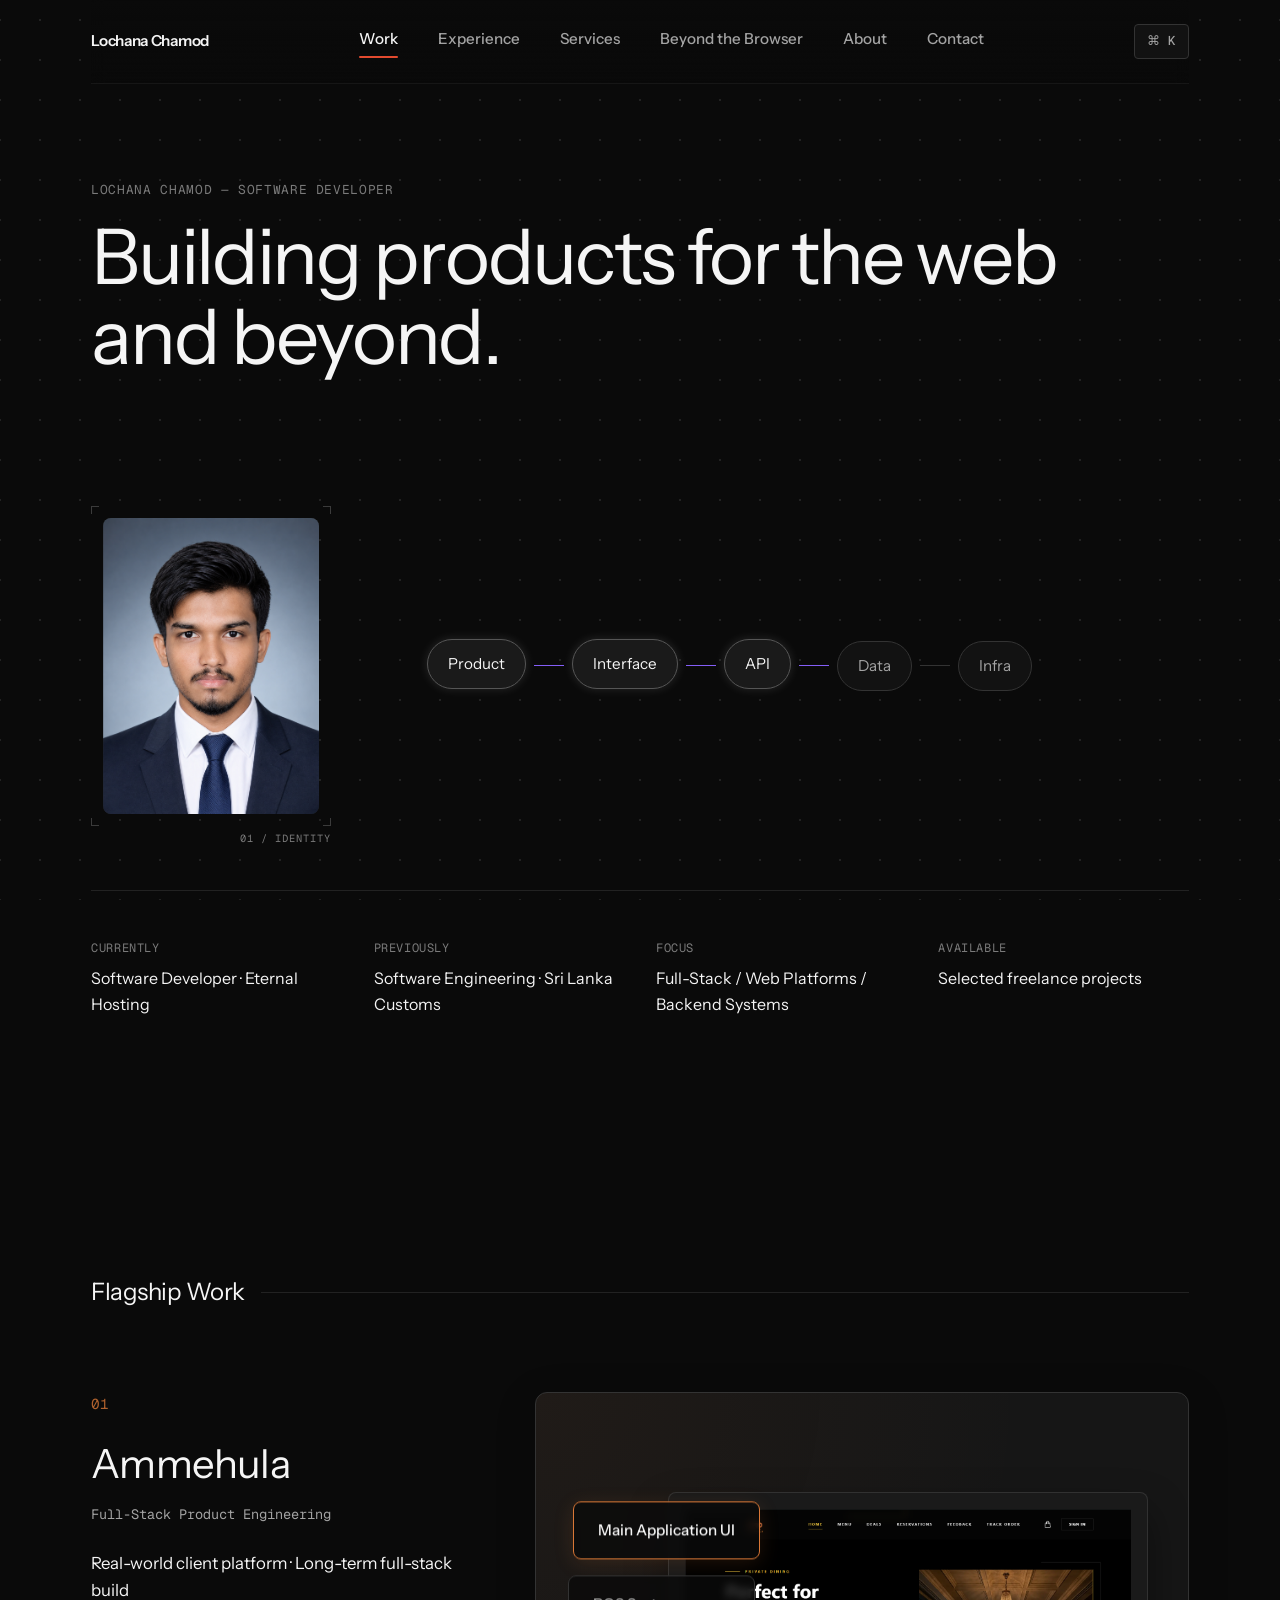
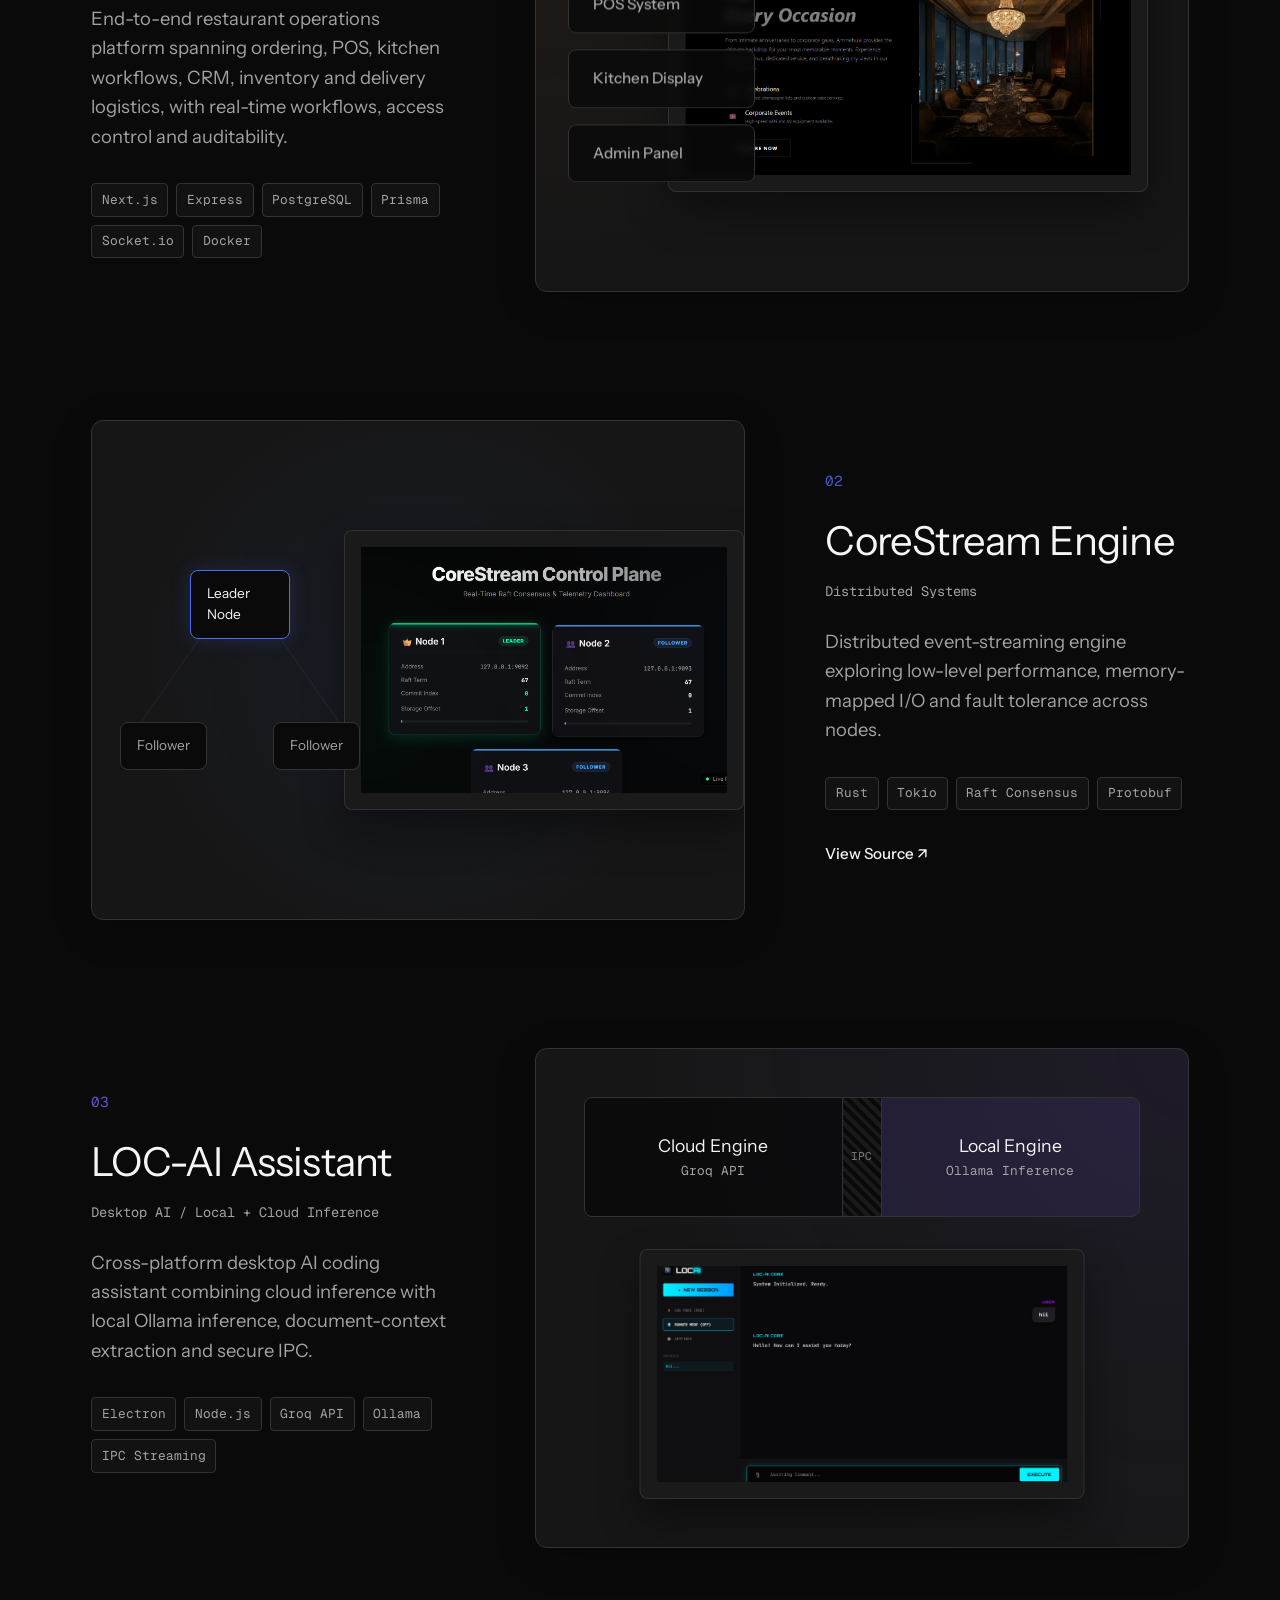
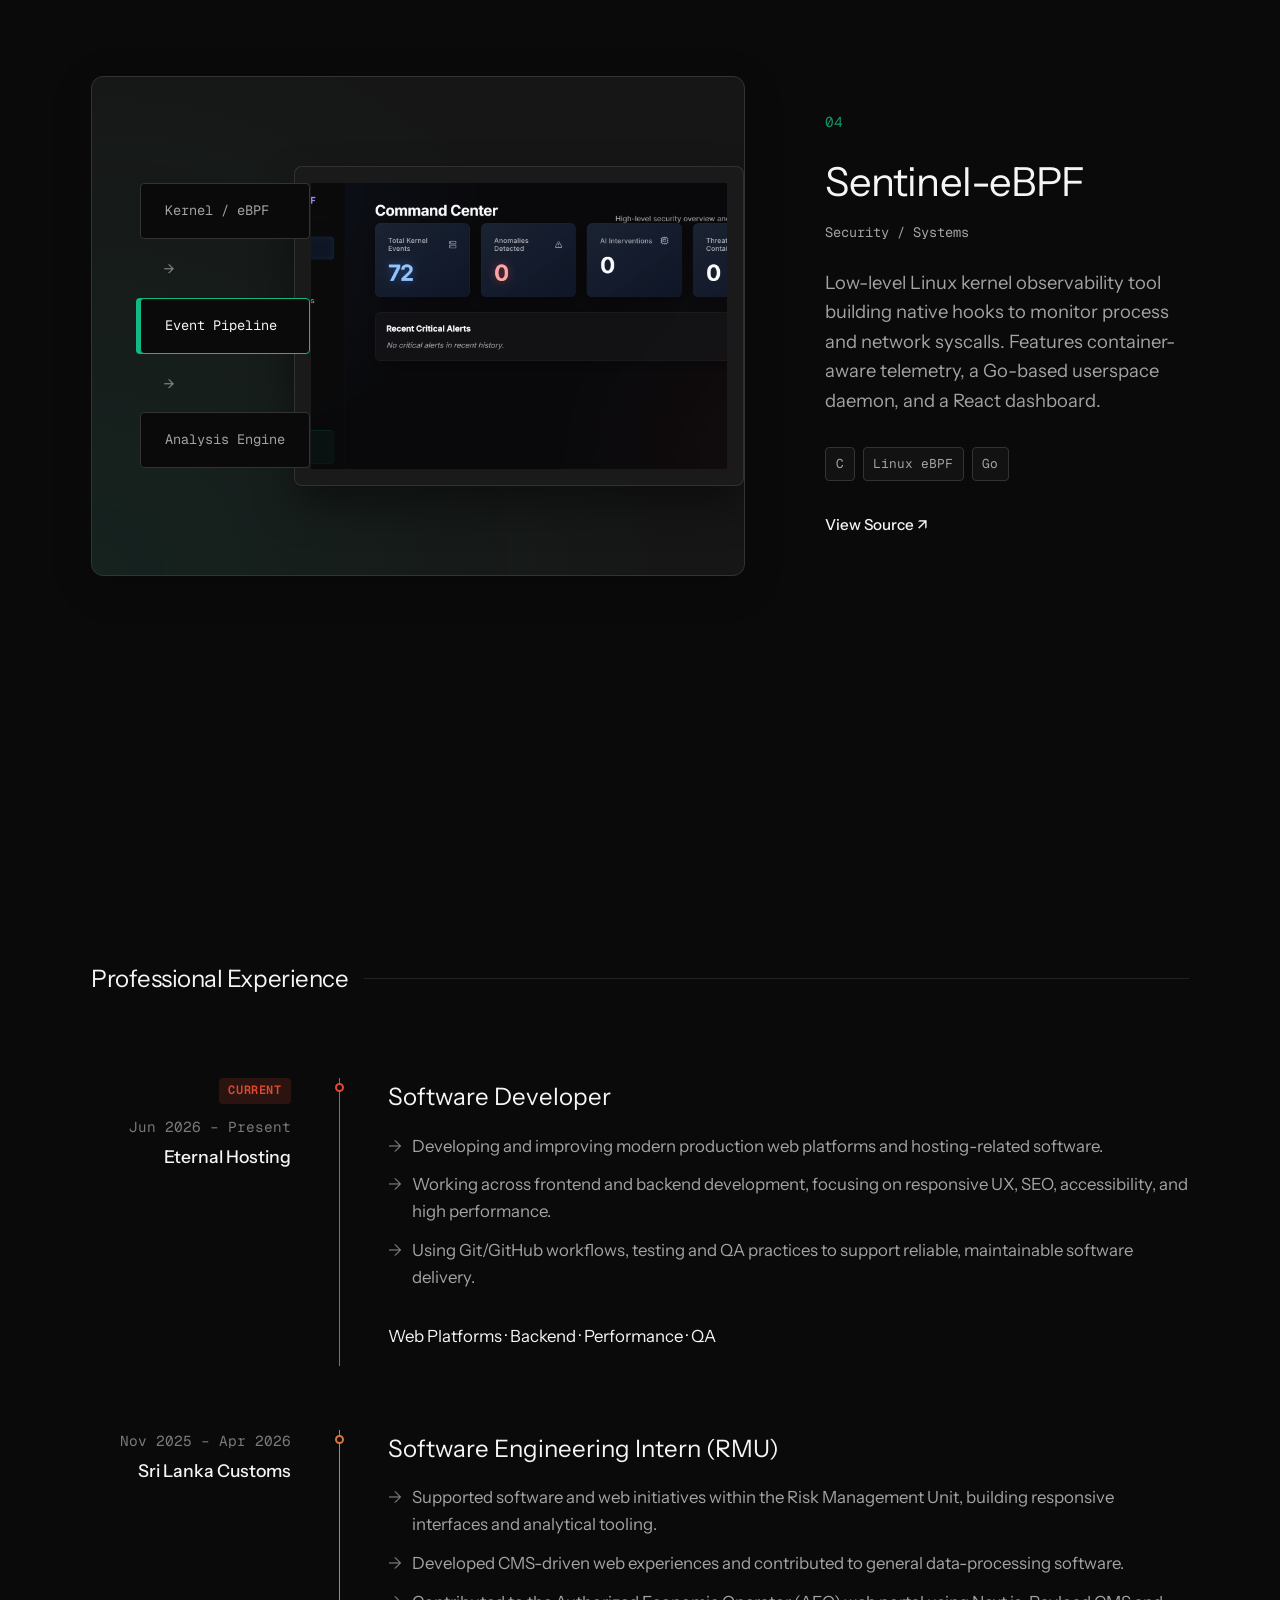
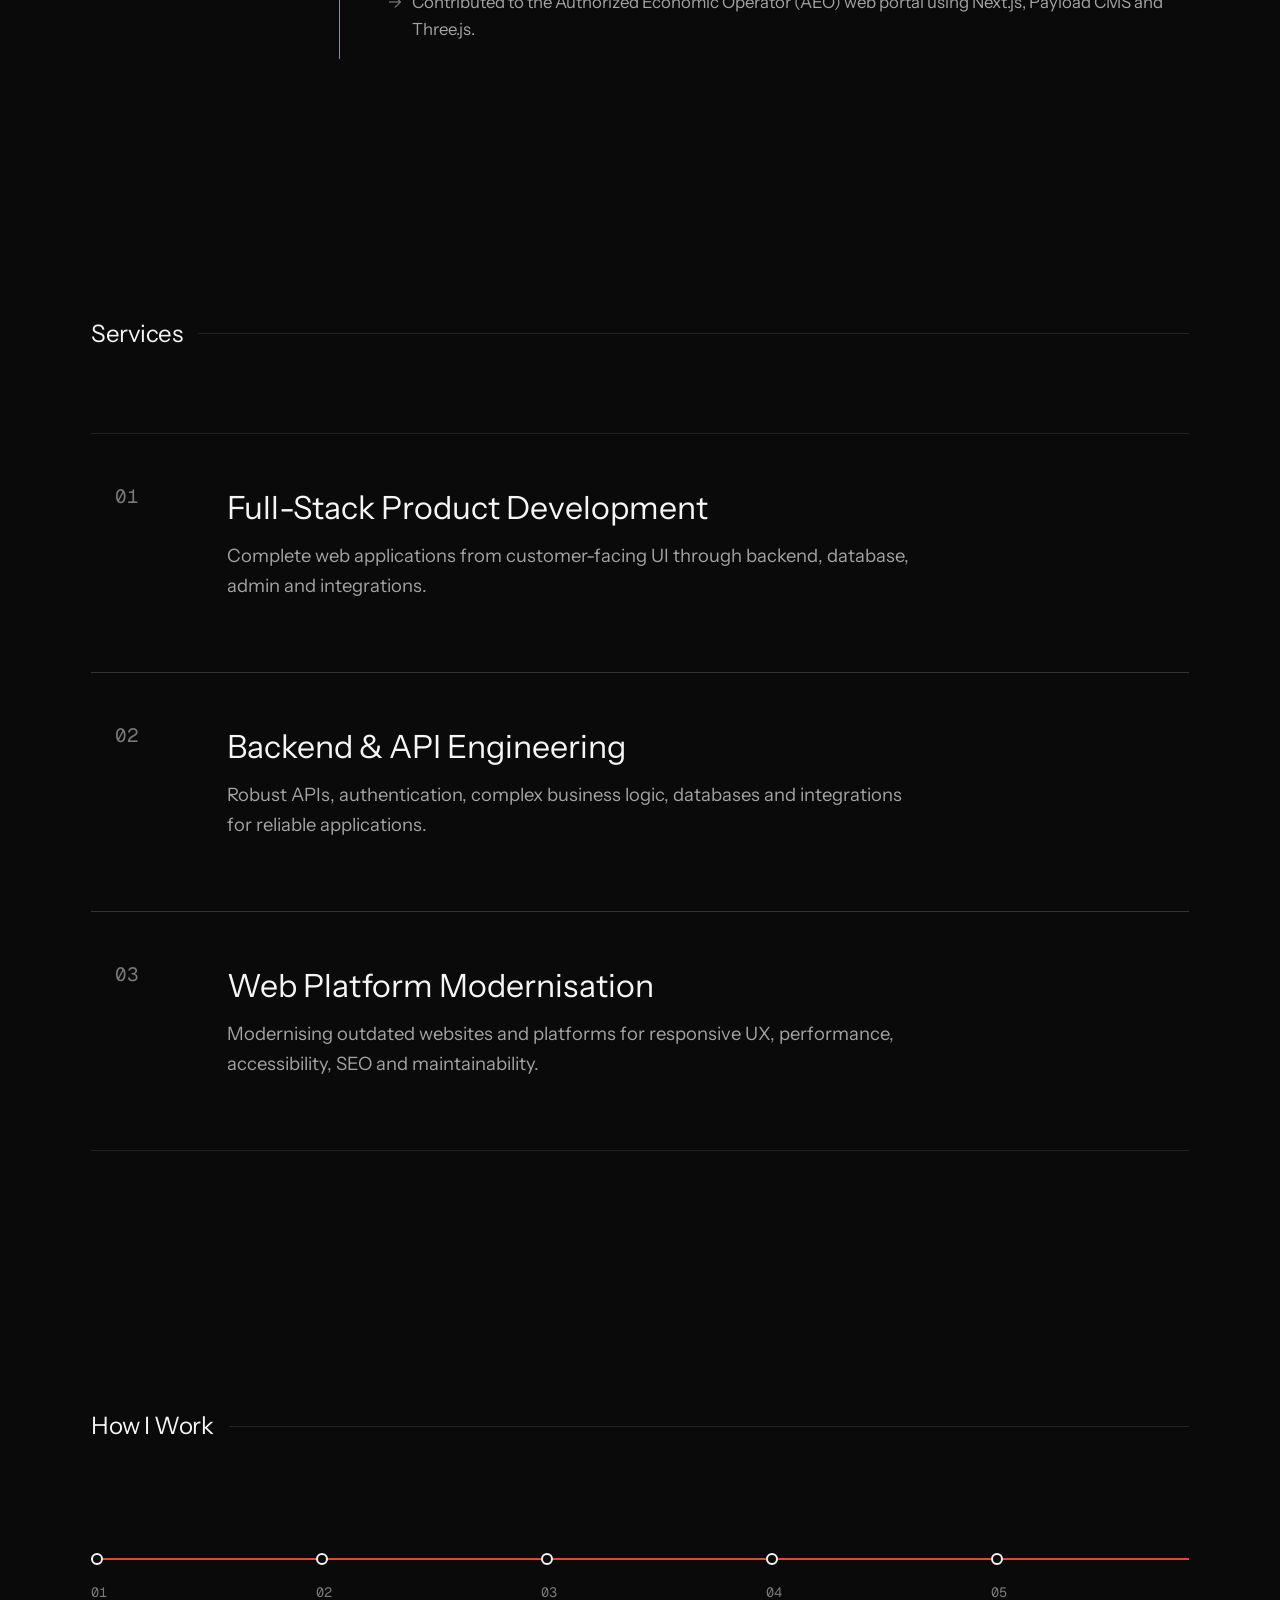
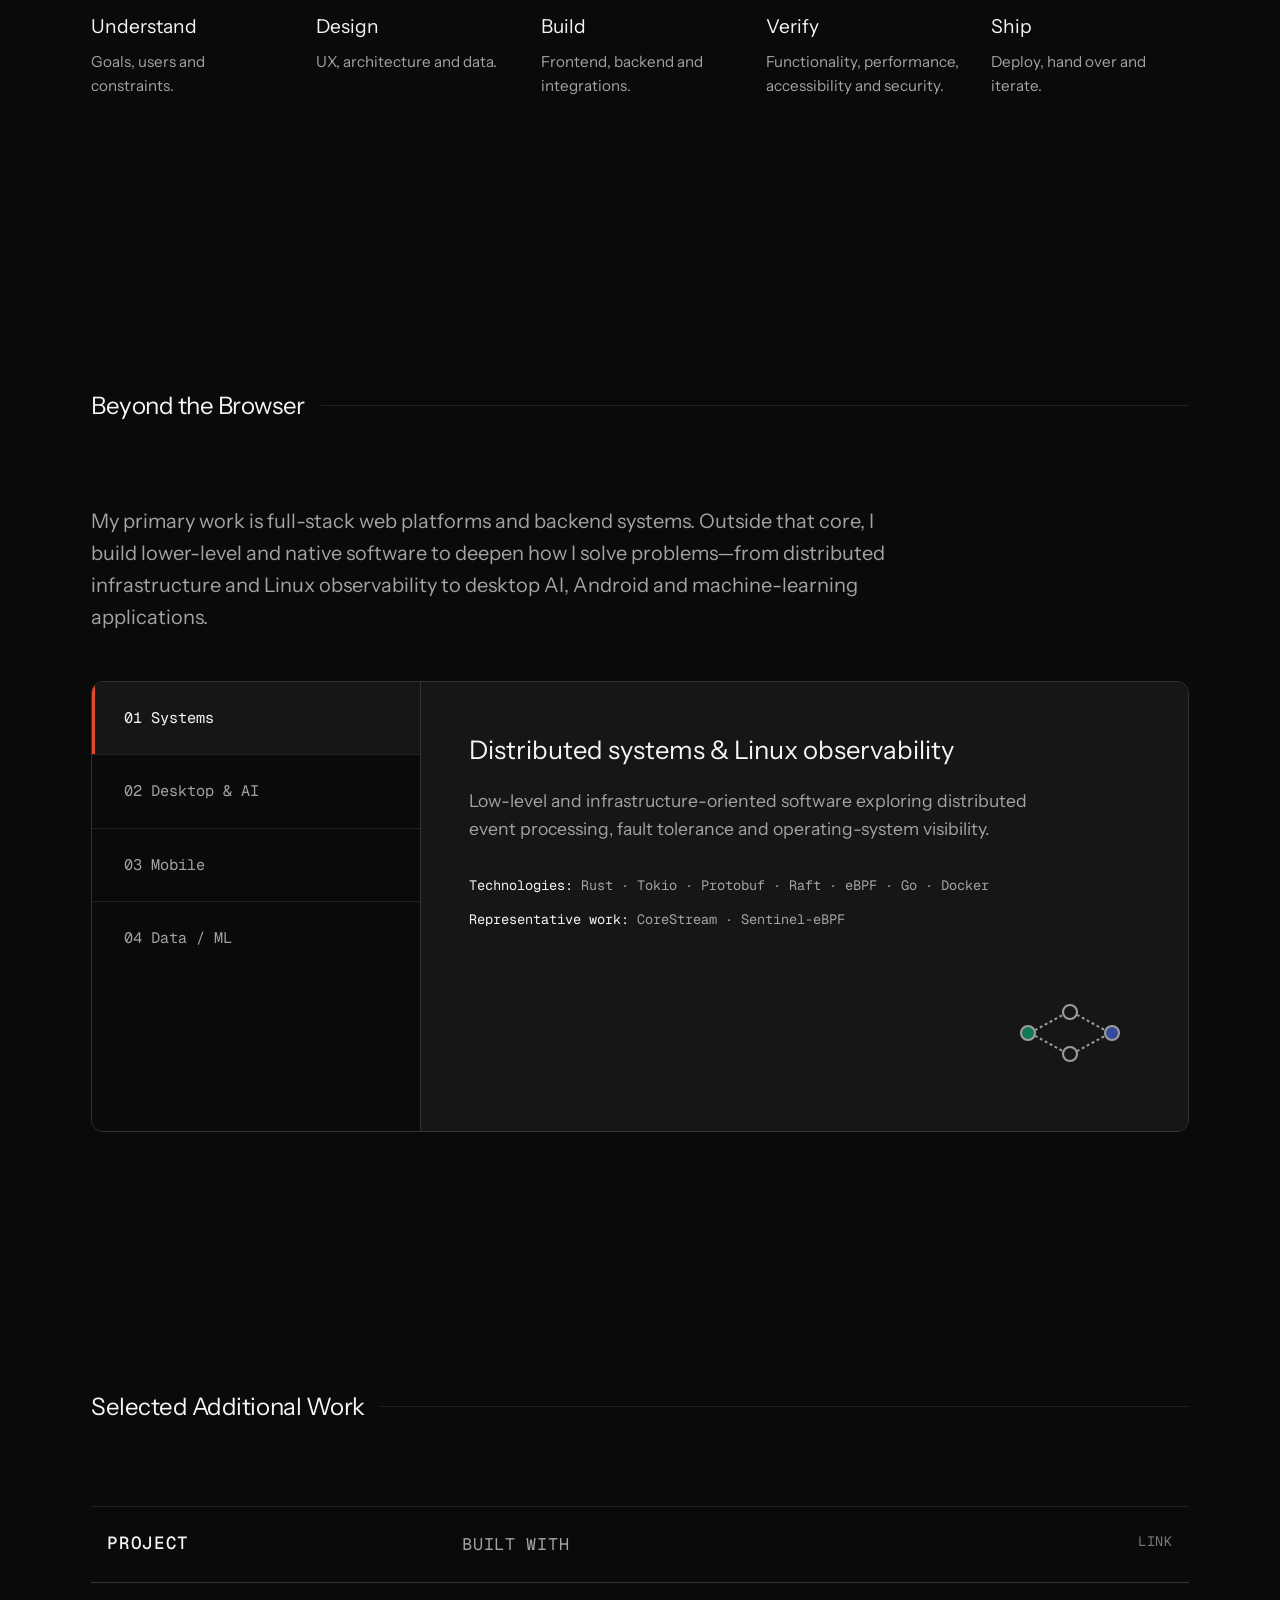
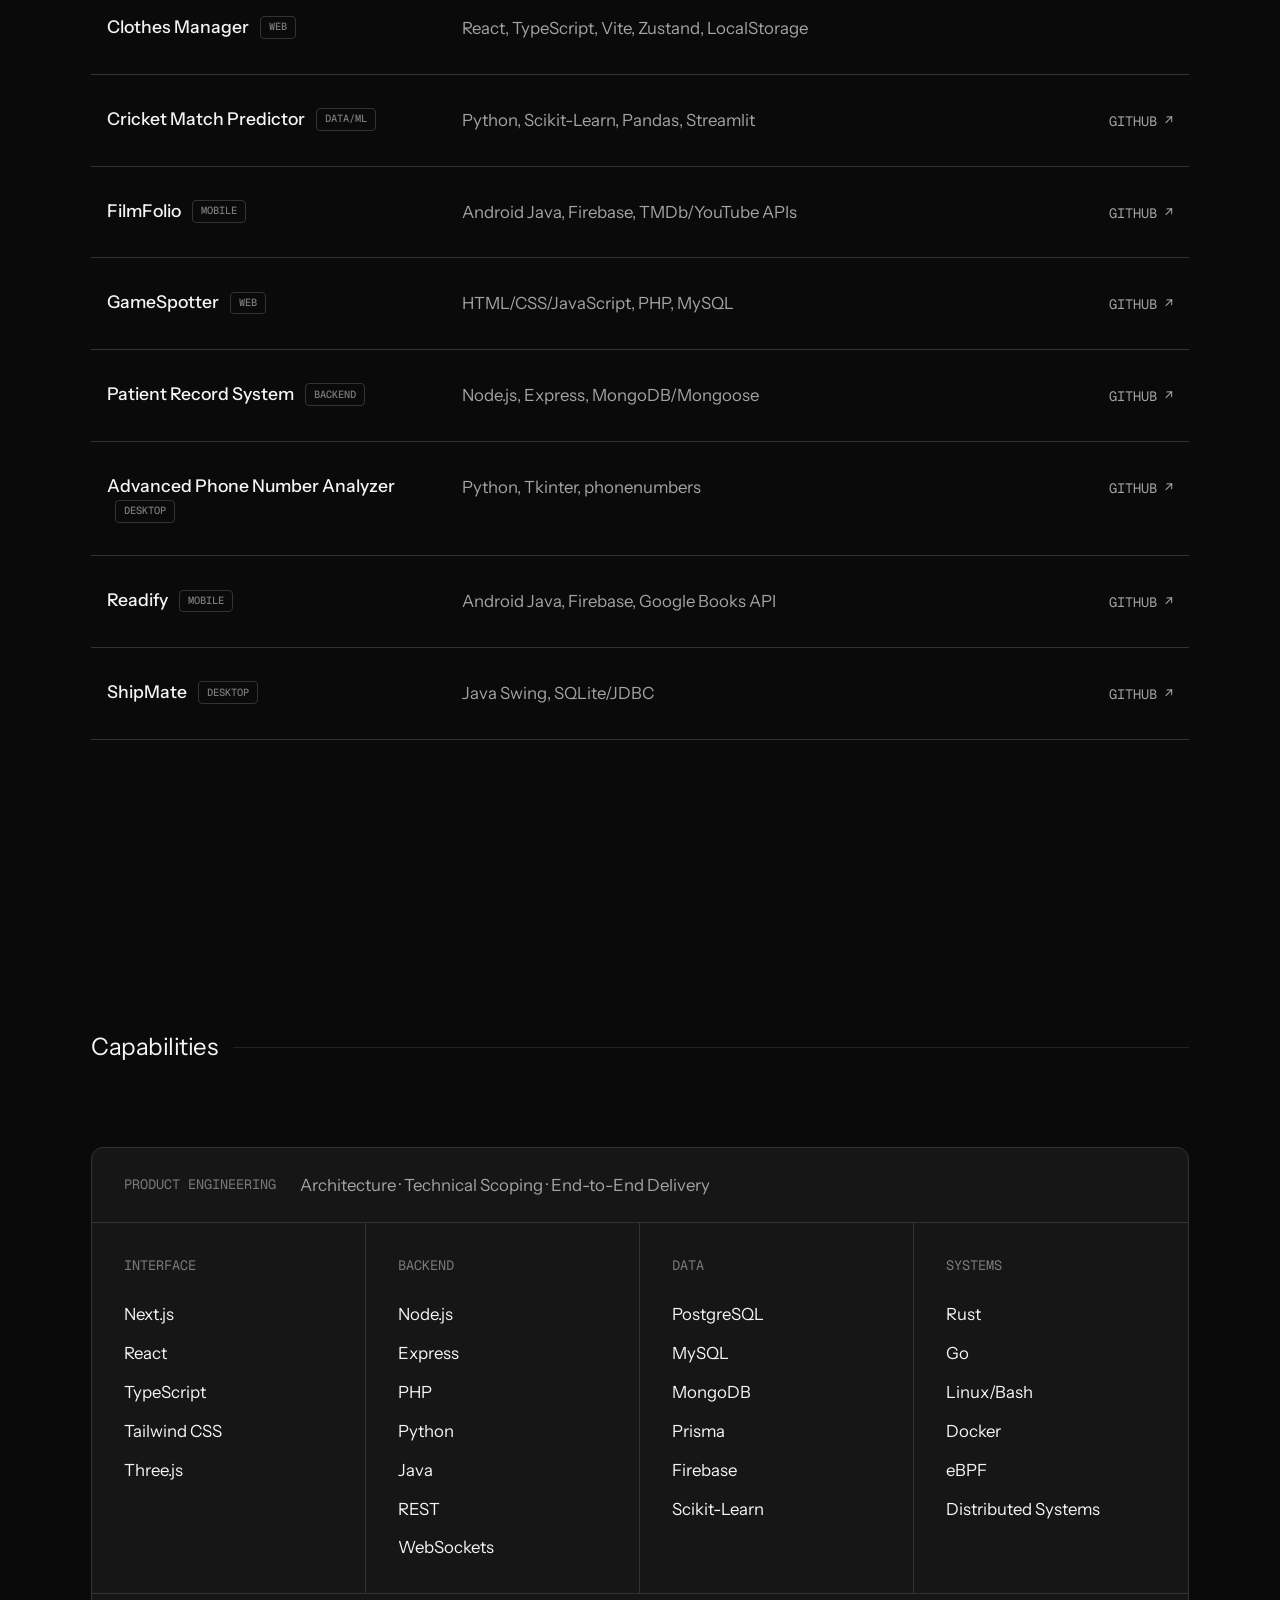
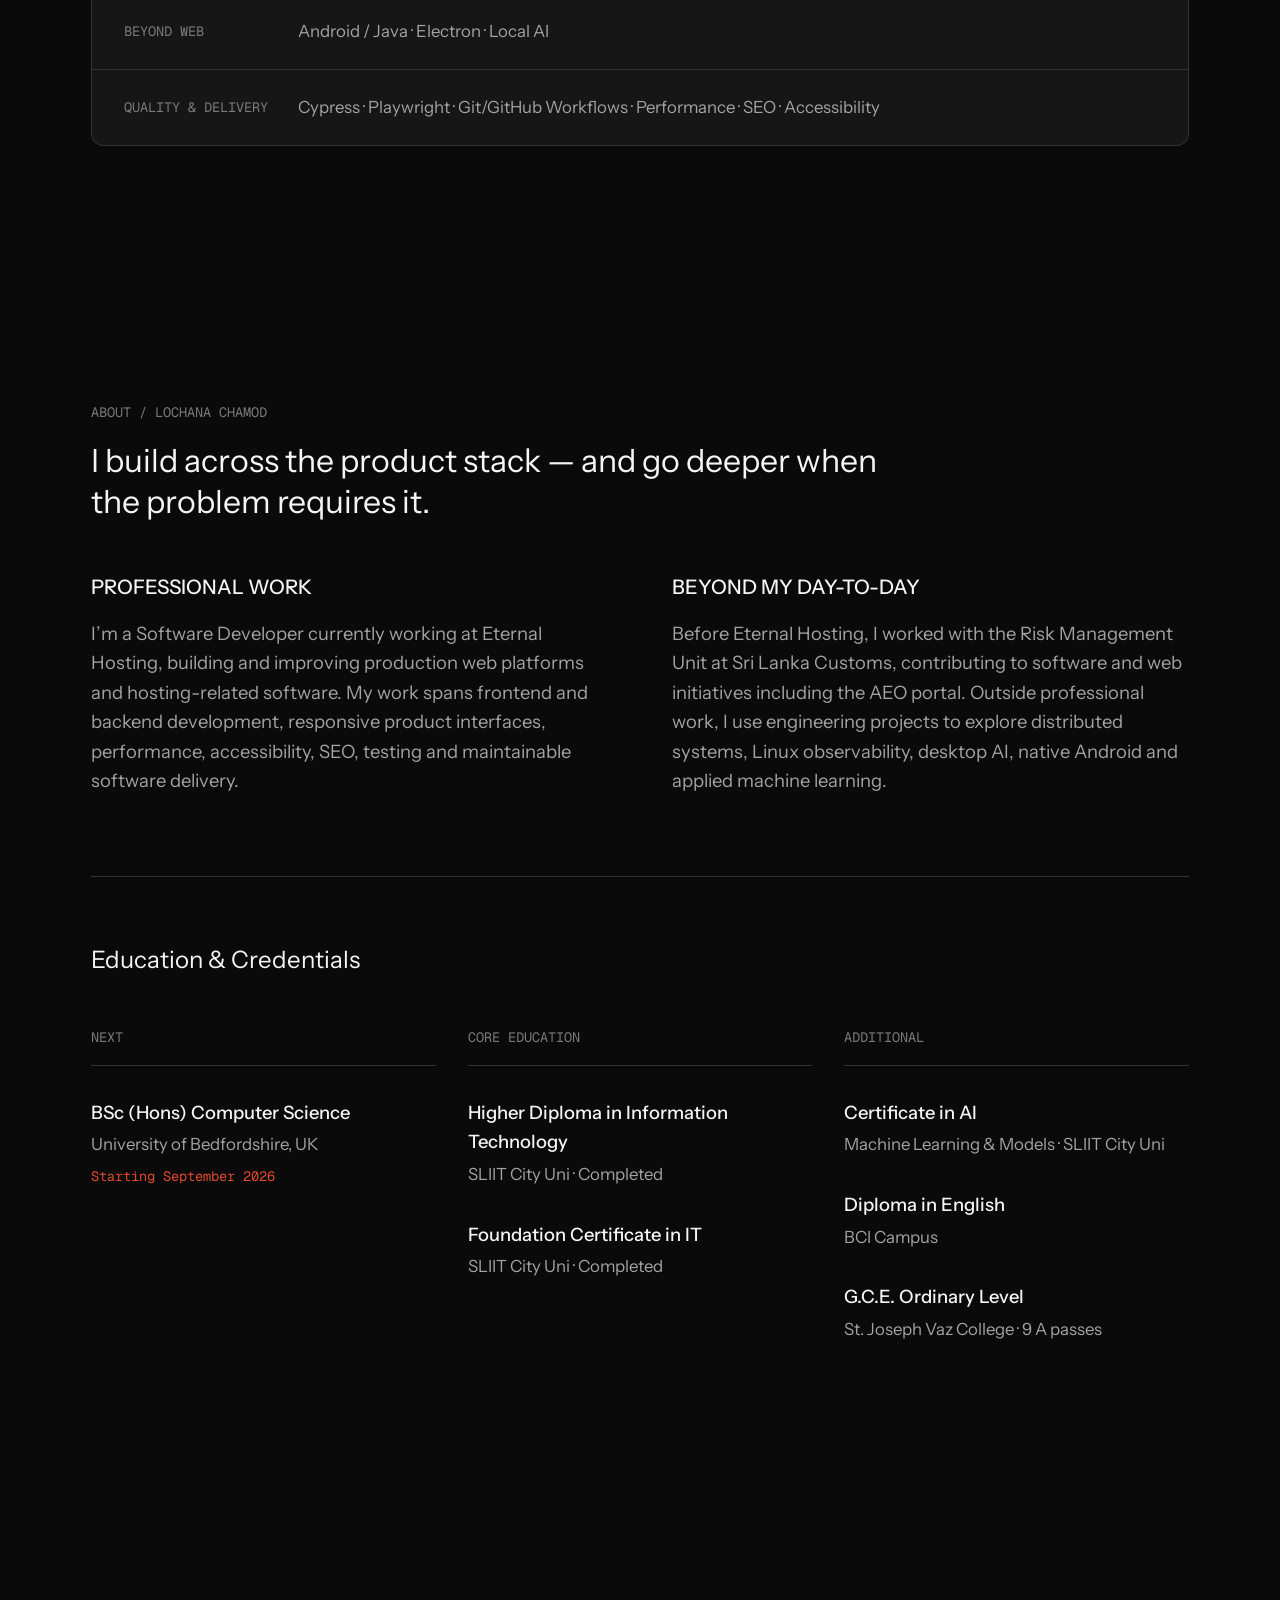
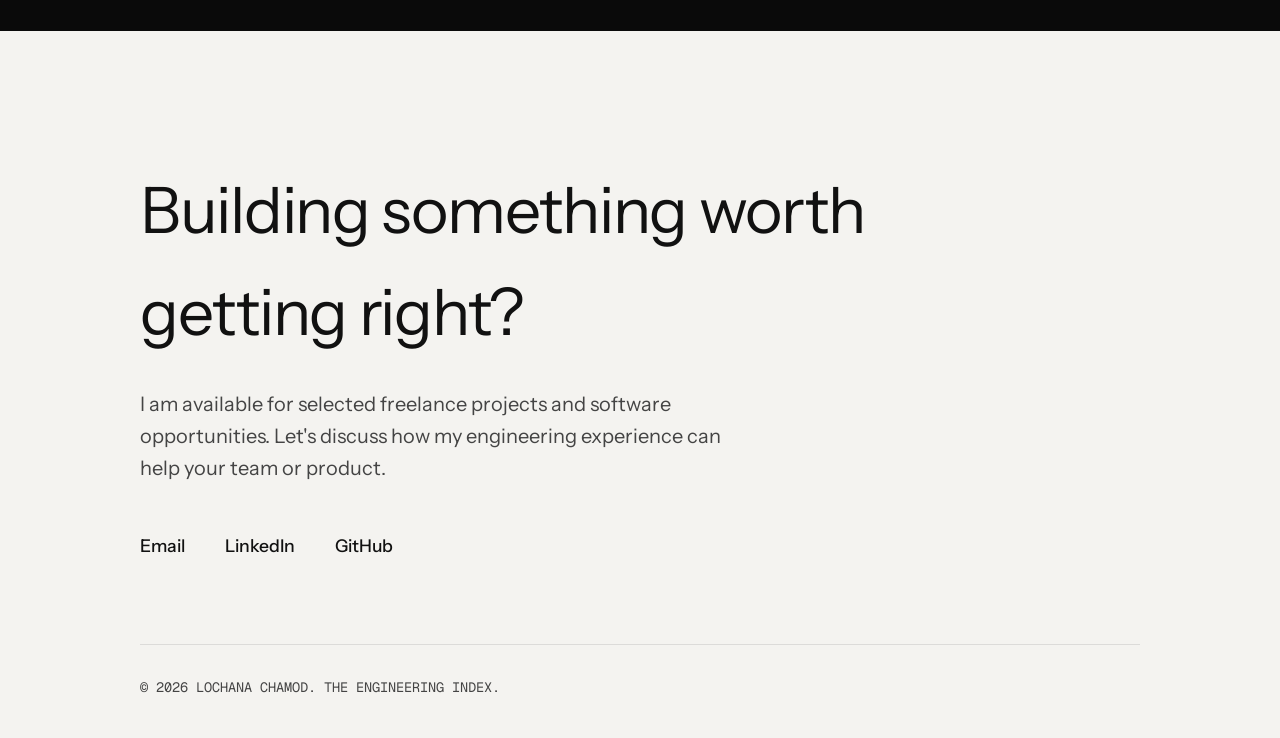
==== commit b7b48f26: "feat: Add final OG image and SEO improvements" ====
--- a/index.html
+++ b/index.html
@@ -223,13 +223,12 @@
                     <span class="flagship-number">02</span>
                     <h3 class="flagship-title">CoreStream Engine</h3>
                     <p class="flagship-category">Distributed Systems</p>
-                    <p class="flagship-desc">Distributed event-streaming engine focusing on low-level performance, memory-mapped I/O, zero-copy reads, and fault tolerance across nodes.</p>
+                    <p class="flagship-desc">Distributed event-streaming engine exploring low-level performance, memory-mapped I/O and fault tolerance across nodes.</p>
                     
                     <div class="flagship-tech">
                         <span>Rust</span>
                         <span>Tokio</span>
-                        <span>Zero-Copy</span>
-                        <span>Raft Consensus</span>
+                                                <span>Raft Consensus</span>
                         <span>Protobuf</span>
                     </div>
                     <a href="https://github.com/lochanachamod/corestream" target="_blank" rel="noopener noreferrer" class="project-link">View Source ↗</a>
@@ -256,7 +255,7 @@
                     <span class="flagship-number">03</span>
                     <h3 class="flagship-title">LOC-AI Assistant</h3>
                     <p class="flagship-category">Desktop AI / Local + Cloud Inference</p>
-                    <p class="flagship-desc">Cross-platform desktop AI coding assistant balancing cloud inference power with private local LLM inference via Ollama, secured through strict IPC sandboxing. Includes OCR and PDF context extraction.</p>
+                    <p class="flagship-desc">Cross-platform desktop AI coding assistant combining cloud inference with local Ollama inference, document-context extraction and secure IPC.</p>
                     
                     <div class="flagship-tech">
                         <span>Electron</span>
@@ -397,31 +396,31 @@
                     <div class="path-node" aria-hidden="true"></div>
                     <span class="path-num">01</span>
                     <span class="path-name">Understand</span>
-                    <p class="path-desc">Deeply grasp the problem space and business logic.</p>
+                    <p class="path-desc">Goals, users and constraints.</p>
                 </div>
                 <div class="path-step">
                     <div class="path-node" aria-hidden="true"></div>
                     <span class="path-num">02</span>
                     <span class="path-name">Design</span>
-                    <p class="path-desc">Architect the data flow, endpoints, and interface.</p>
+                    <p class="path-desc">UX, architecture and data.</p>
                 </div>
                 <div class="path-step">
                     <div class="path-node" aria-hidden="true"></div>
                     <span class="path-num">03</span>
                     <span class="path-name">Build</span>
-                    <p class="path-desc">Engineer the core systems with scalable code.</p>
+                    <p class="path-desc">Frontend, backend and integrations.</p>
                 </div>
                 <div class="path-step">
                     <div class="path-node" aria-hidden="true"></div>
                     <span class="path-num">04</span>
                     <span class="path-name">Verify</span>
-                    <p class="path-desc">Test rigorously for performance and security.</p>
+                    <p class="path-desc">Functionality, performance, accessibility and security.</p>
                 </div>
                 <div class="path-step">
                     <div class="path-node" aria-hidden="true"></div>
                     <span class="path-num">05</span>
                     <span class="path-name">Ship</span>
-                    <p class="path-desc">Deploy, hand over and iterate on reliable software.</p>
+                    <p class="path-desc">Deploy, hand over and iterate.</p>
                 </div>
             </div>
         </section>
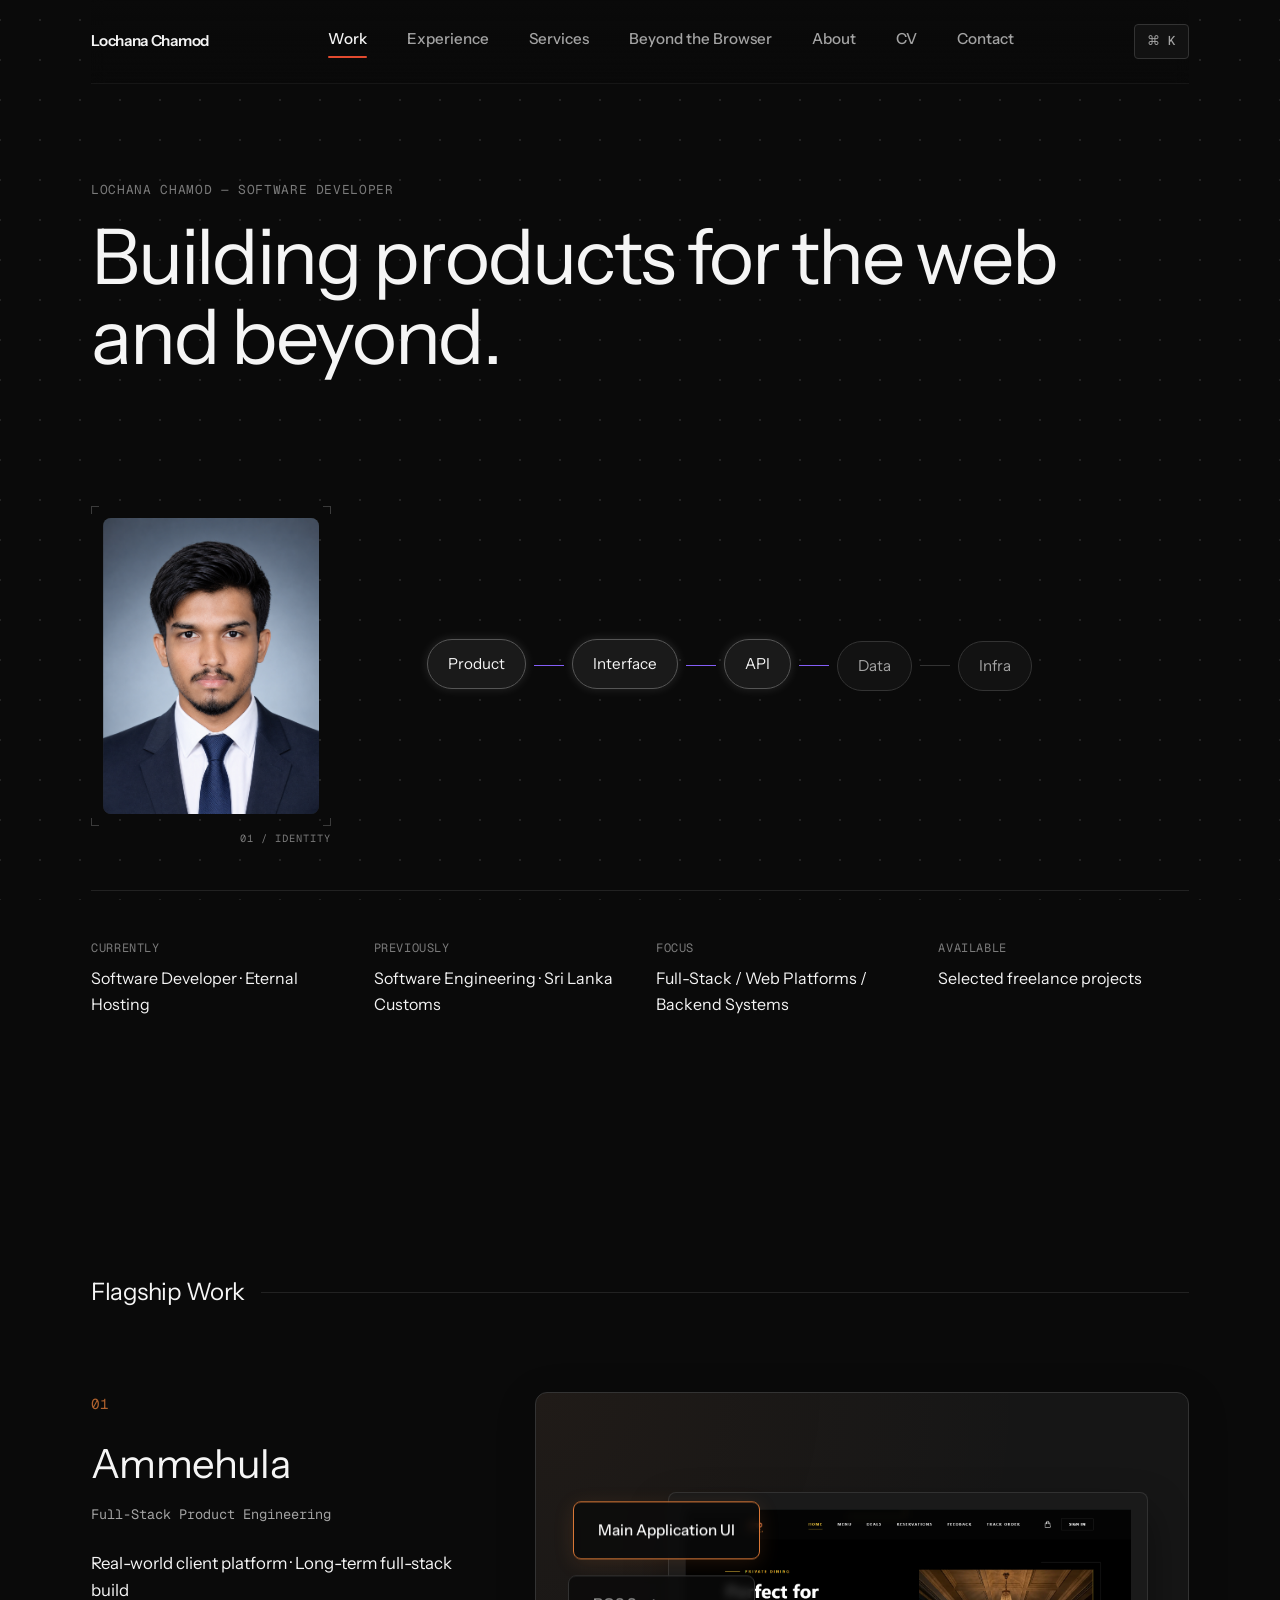
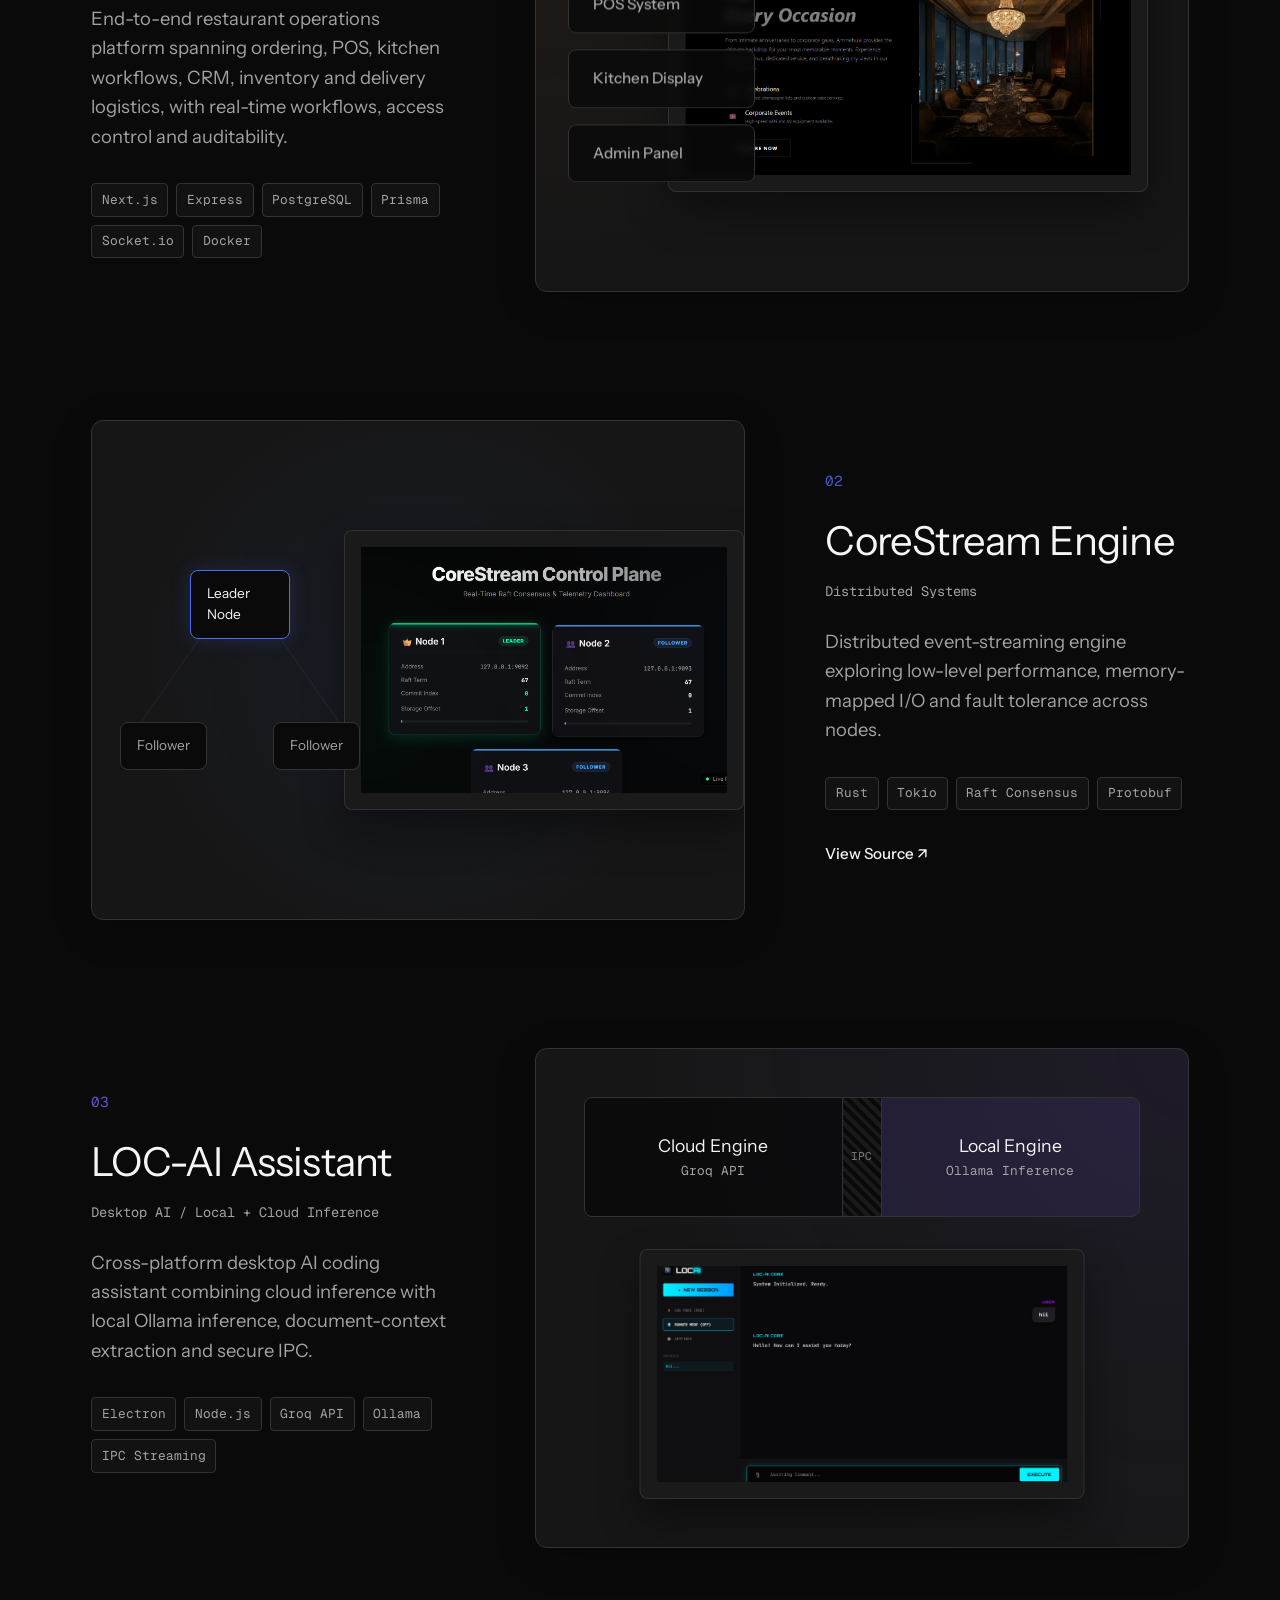
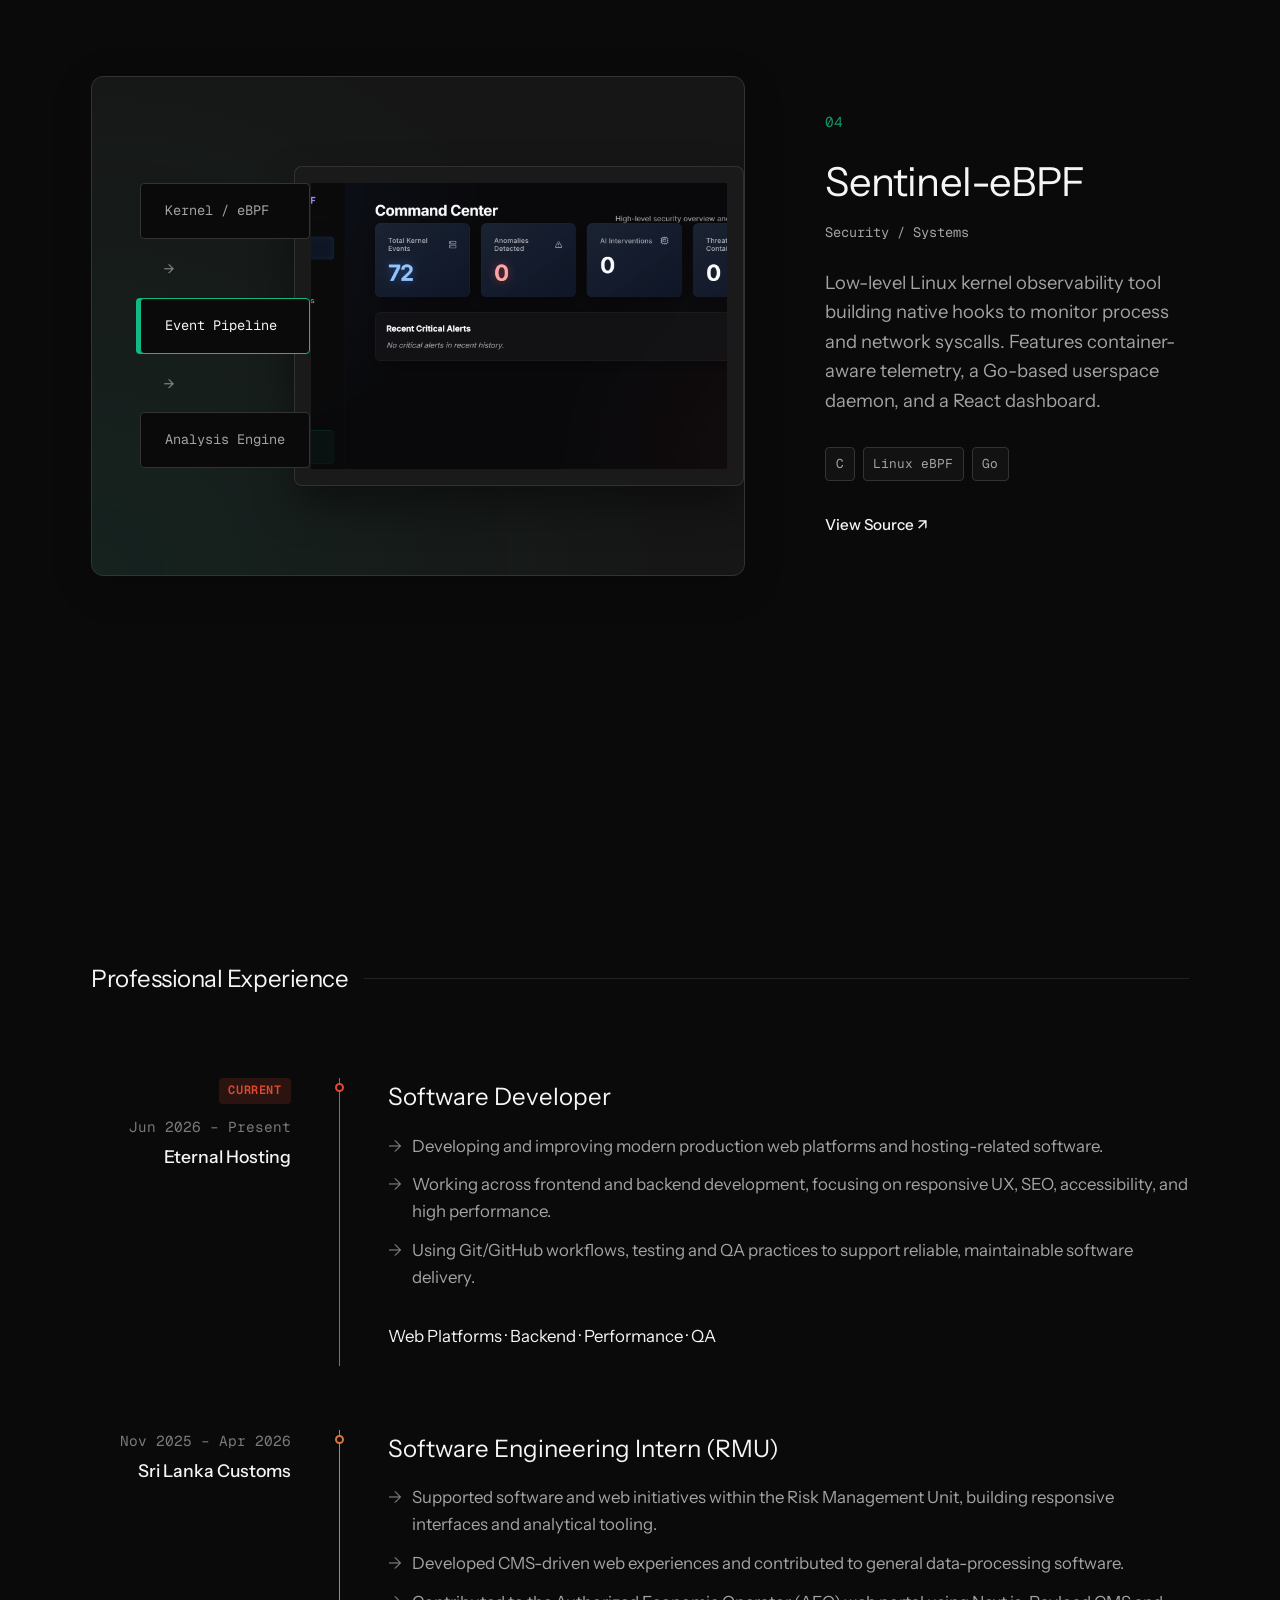
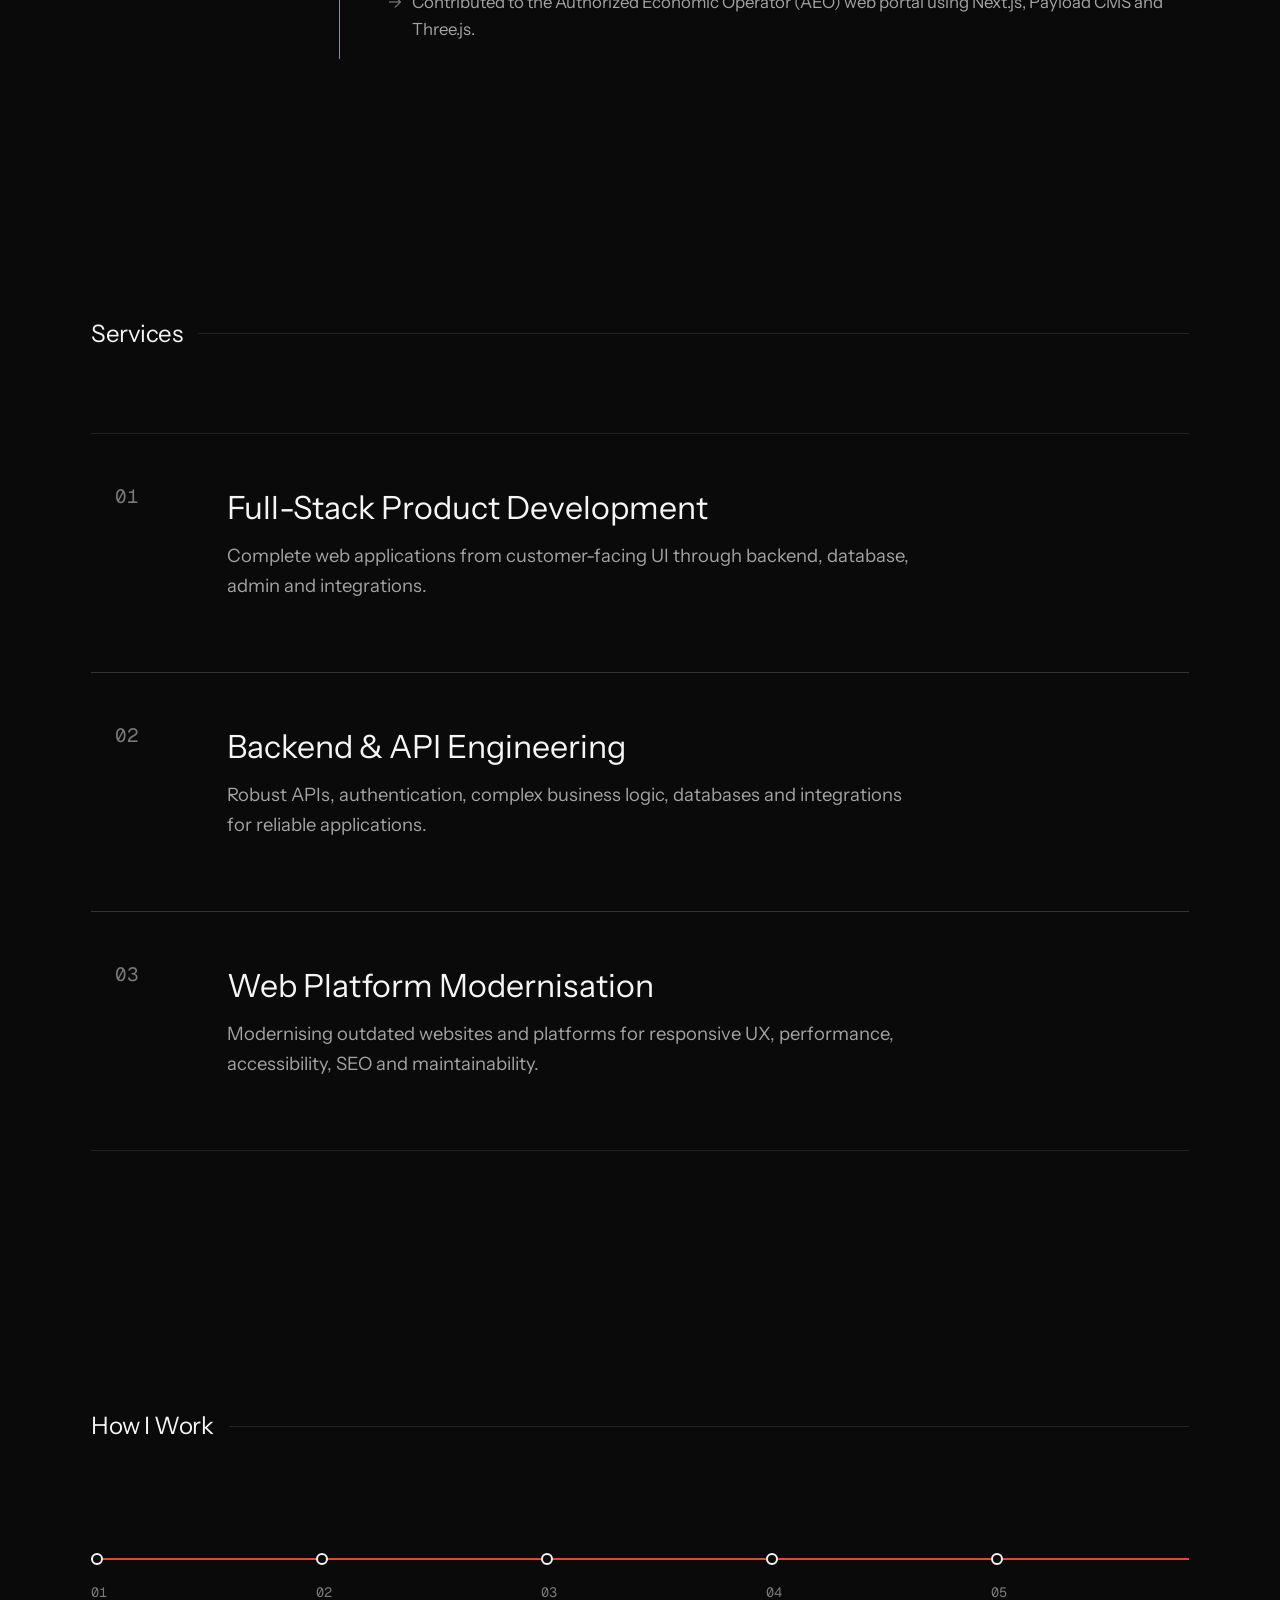
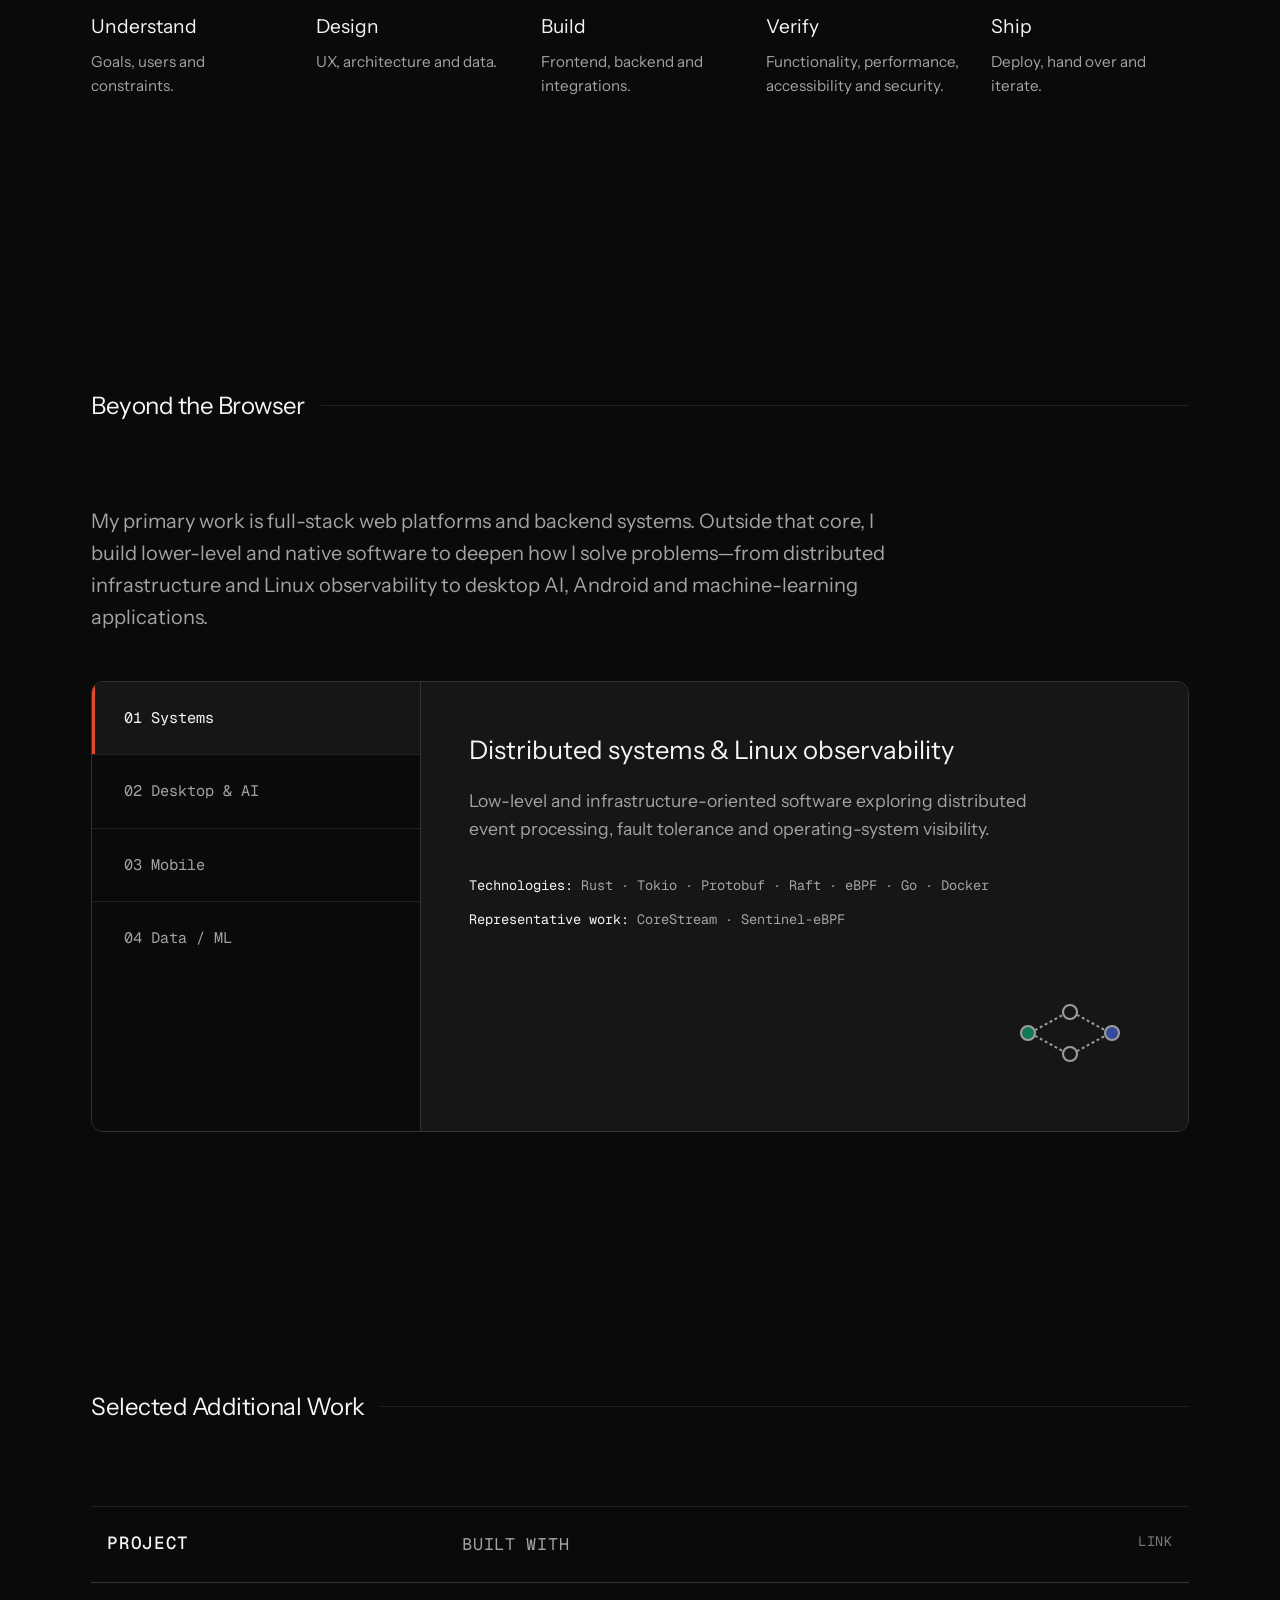
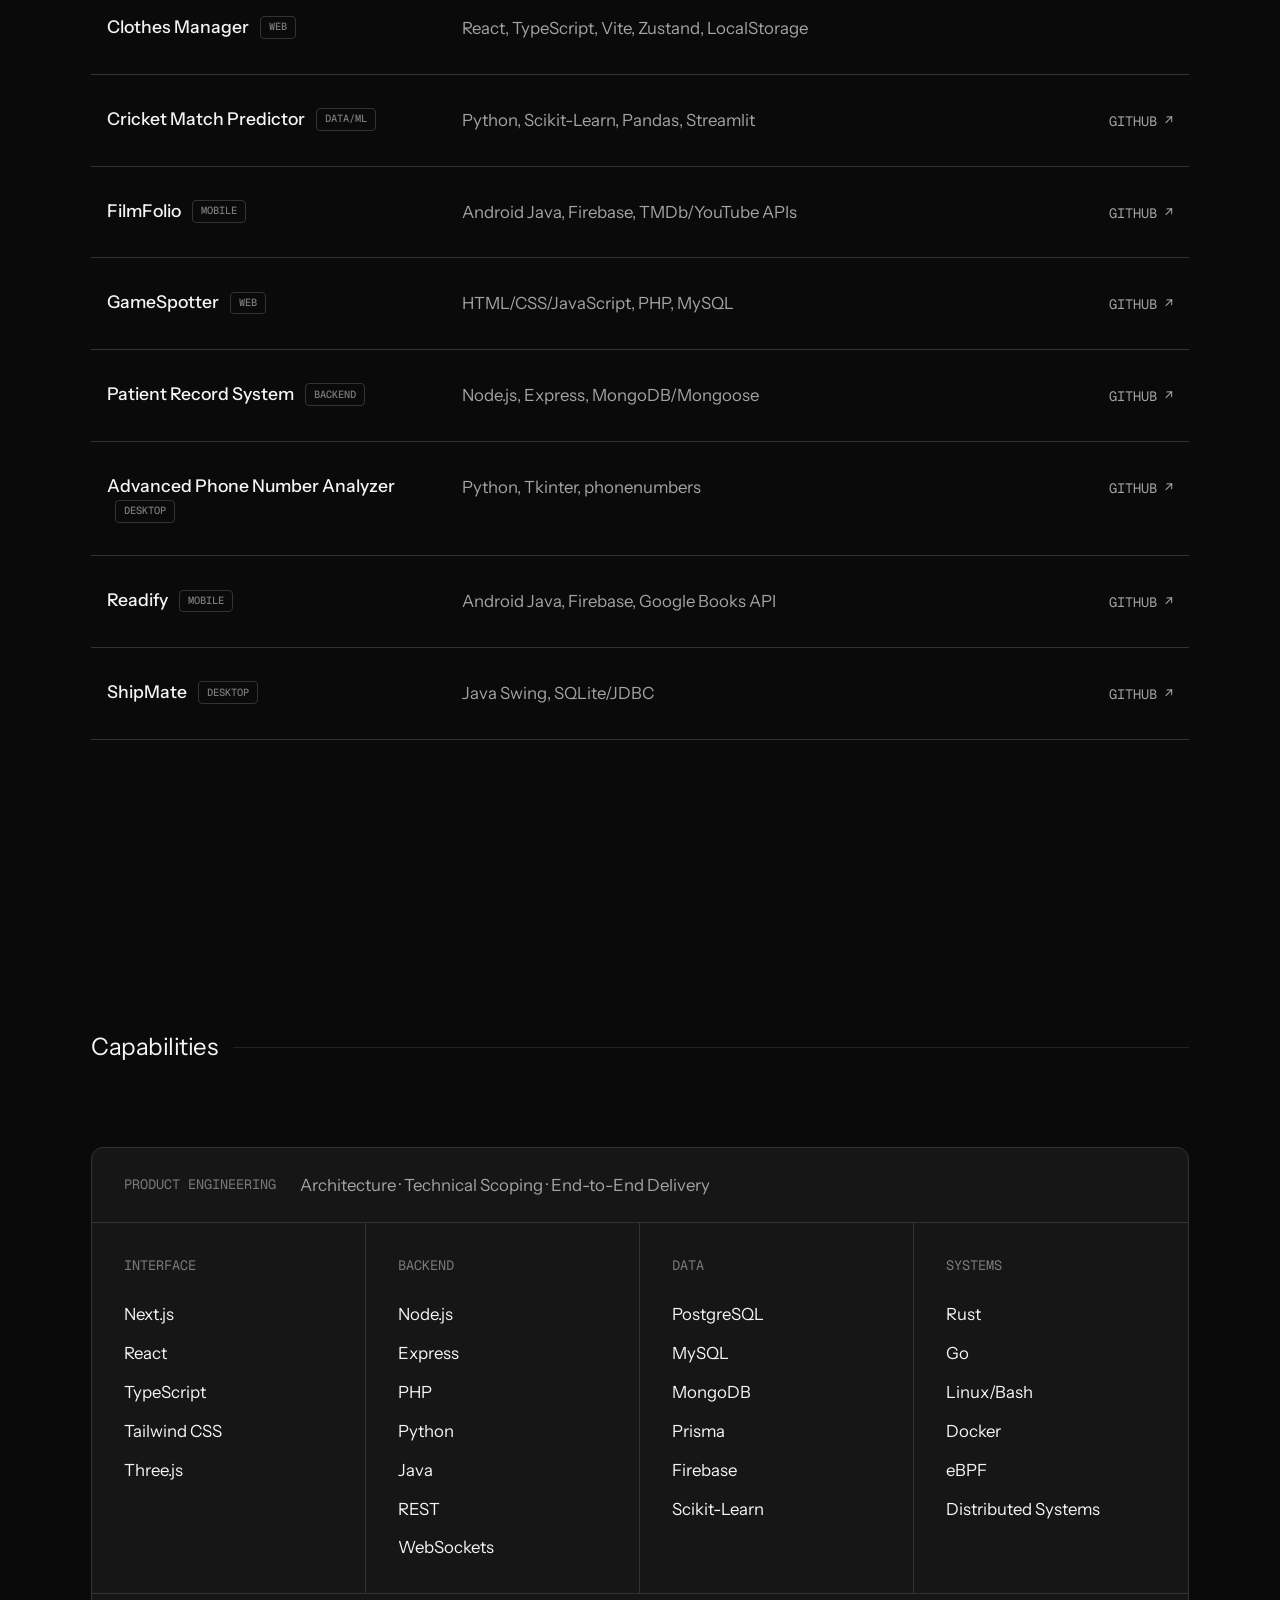
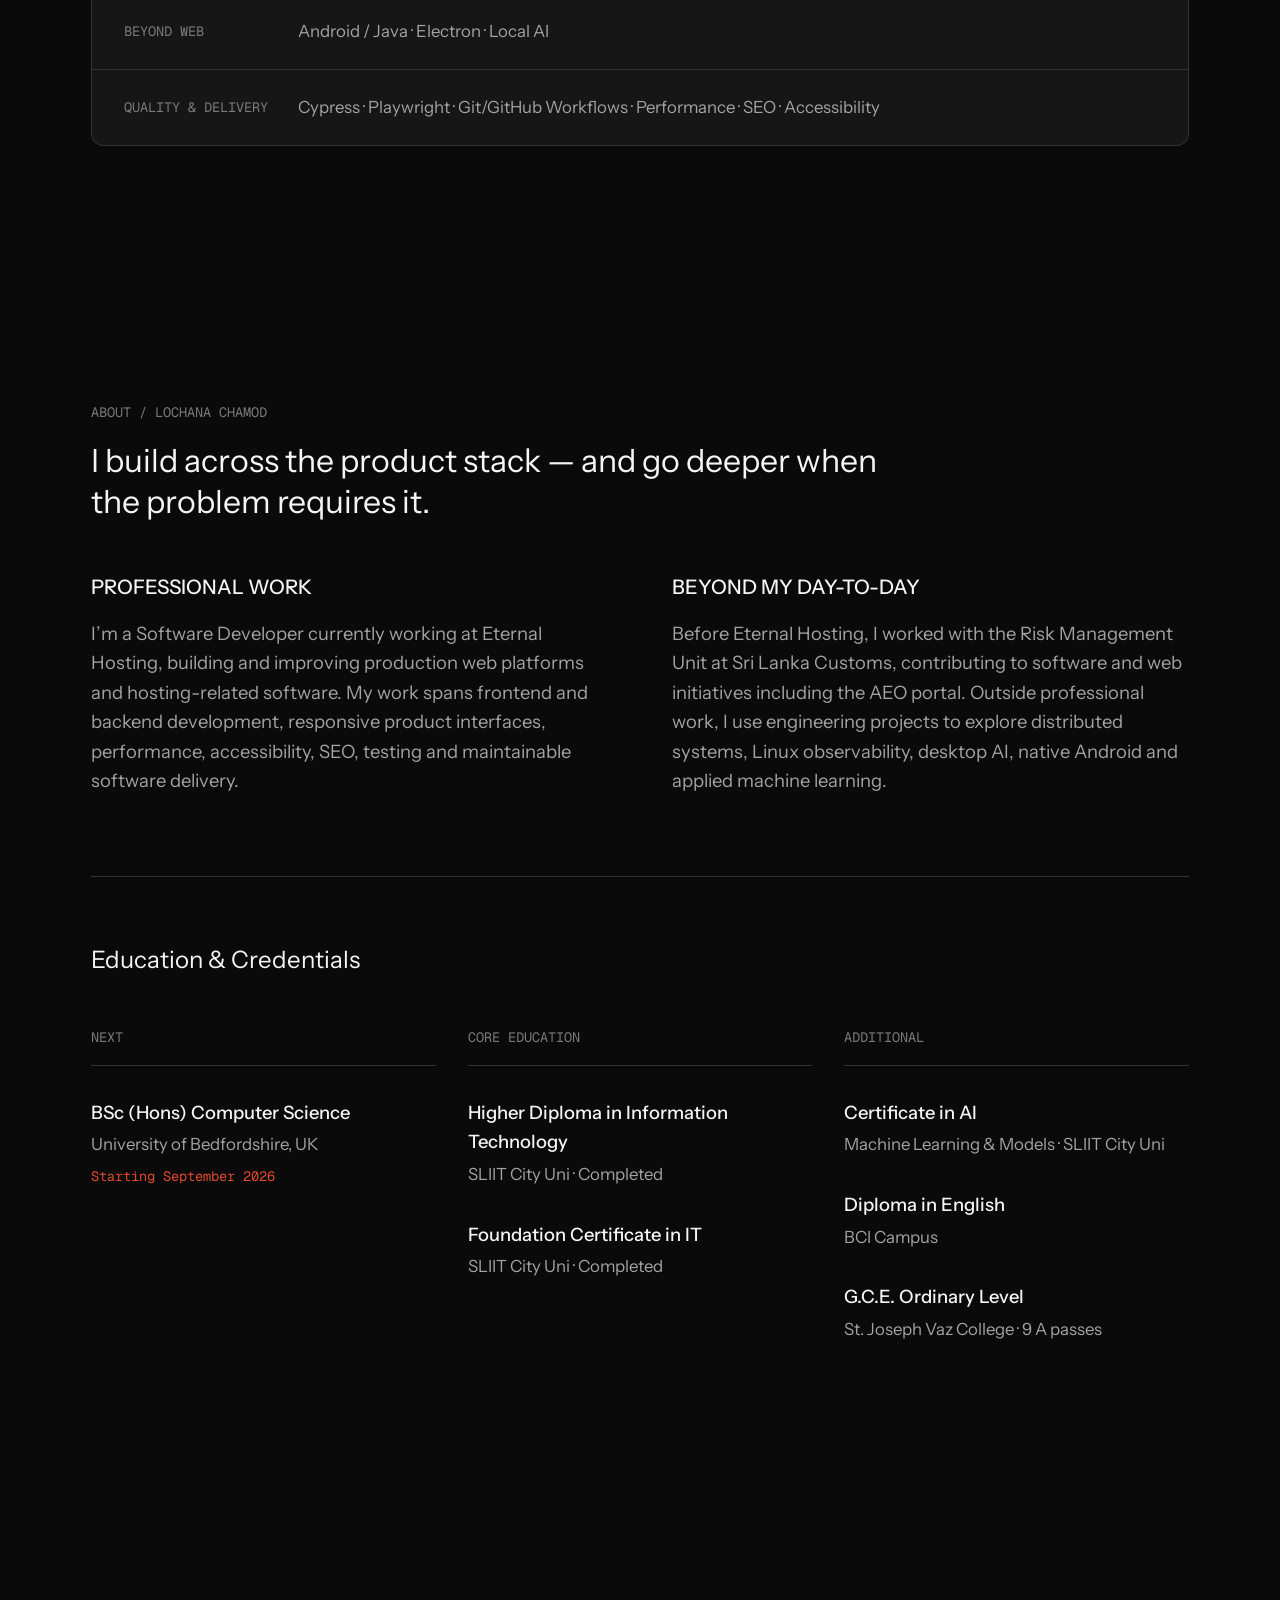
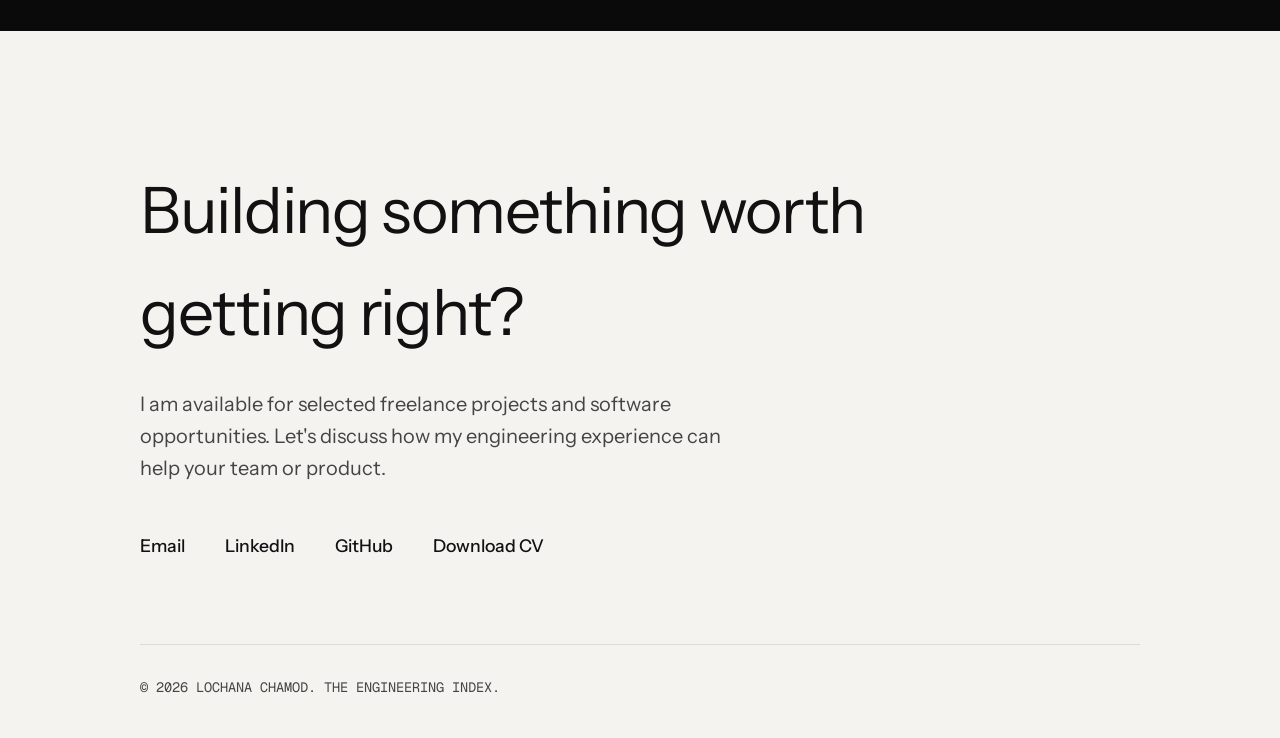
==== commit 9b98fd53: "feat: add finalized CV access" ====
--- a/index.html
+++ b/index.html
@@ -114,6 +114,7 @@
                 <a href="#services" class="nav-item">Services</a>
                 <a href="#beyond" class="nav-item">Beyond the Browser</a>
                 <a href="#about" class="nav-item">About</a>
+                <a href="assets/docs/Lochana_Chamod_CV.pdf" class="nav-item" download>CV</a>
                 <a href="#contact" class="nav-item">Contact</a>
             </div>
             <div class="nav-tools">
@@ -744,6 +745,7 @@
                     <a href="mailto:lochanachamod3@gmail.com" class="contact-link">Email</a>
                     <a href="https://linkedin.com/in/lochana-chamod" target="_blank" rel="noopener noreferrer" class="contact-link">LinkedIn</a>
                     <a href="https://github.com/lochanachamod" target="_blank" rel="noopener noreferrer" class="contact-link">GitHub</a>
+                    <a href="assets/docs/Lochana_Chamod_CV.pdf" class="contact-link" download>Download CV</a>
                 </div>
             </div>
             <div class="footer-bottom">
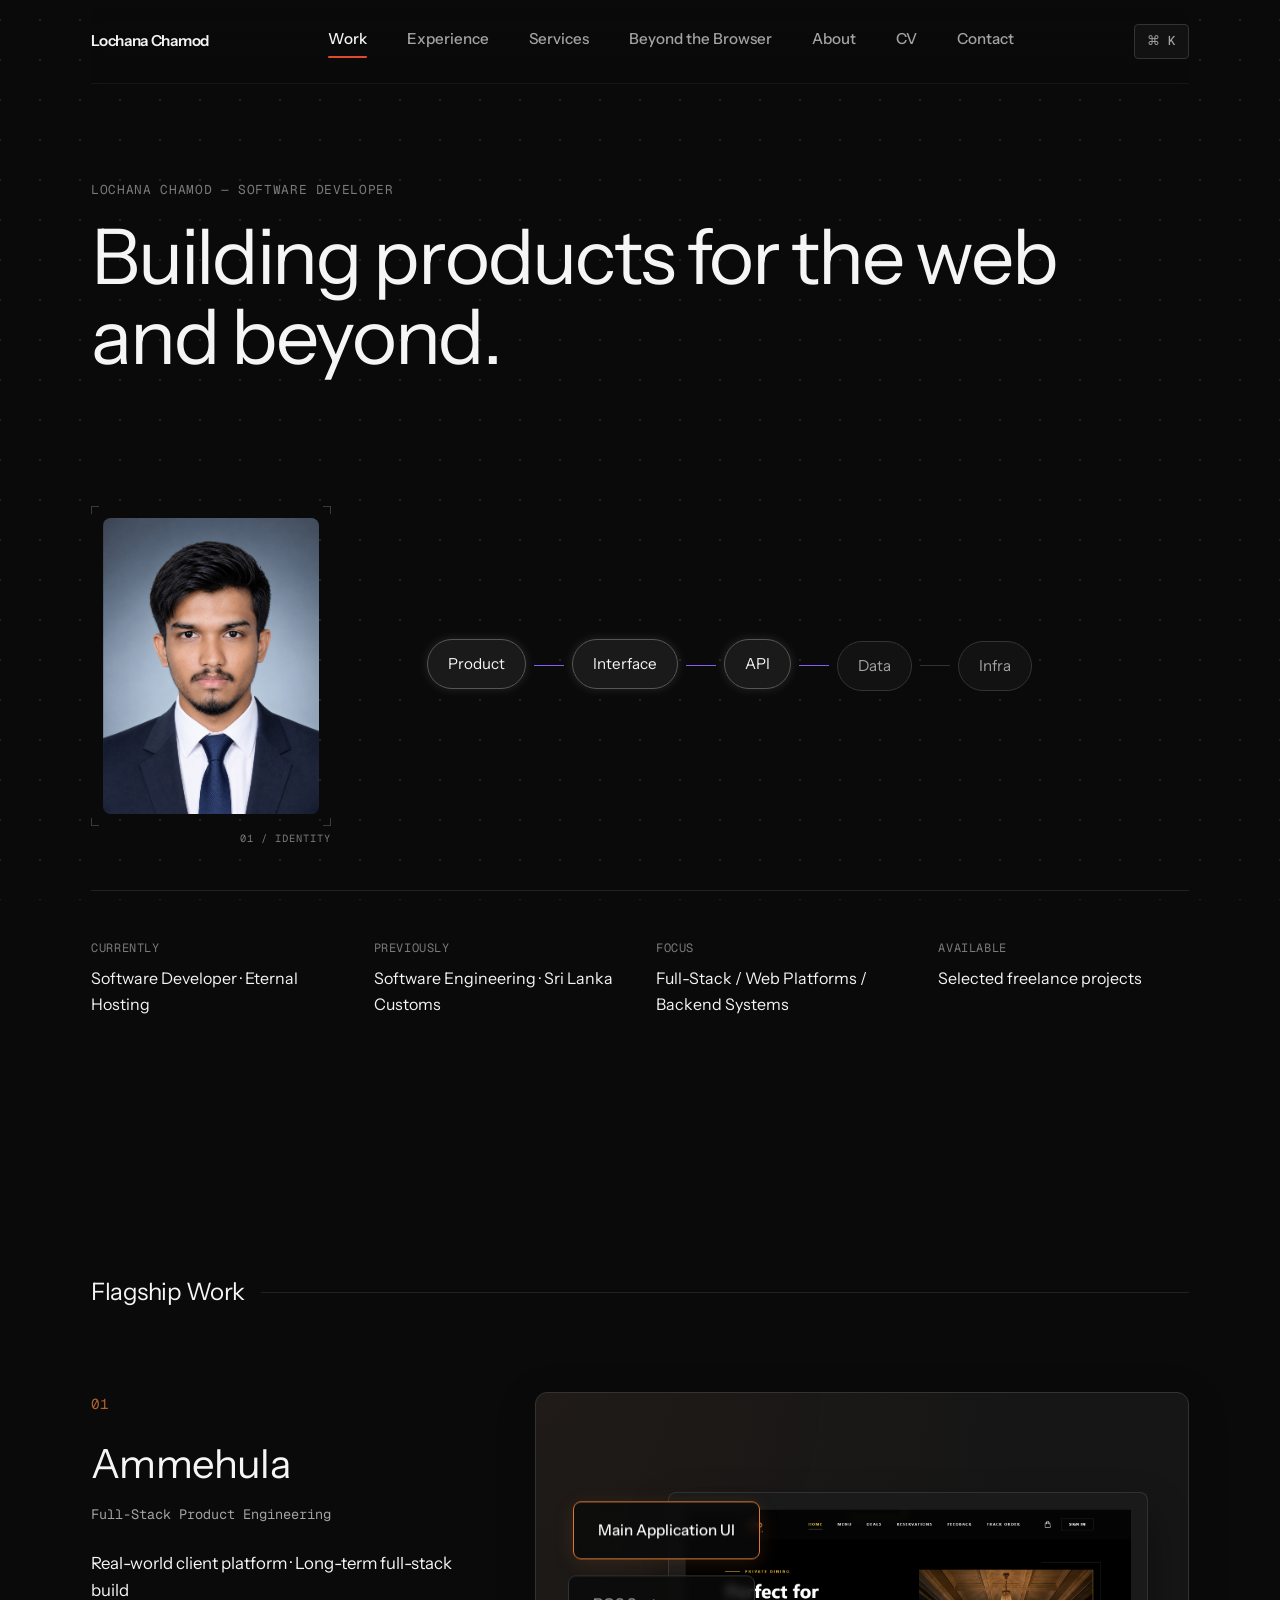
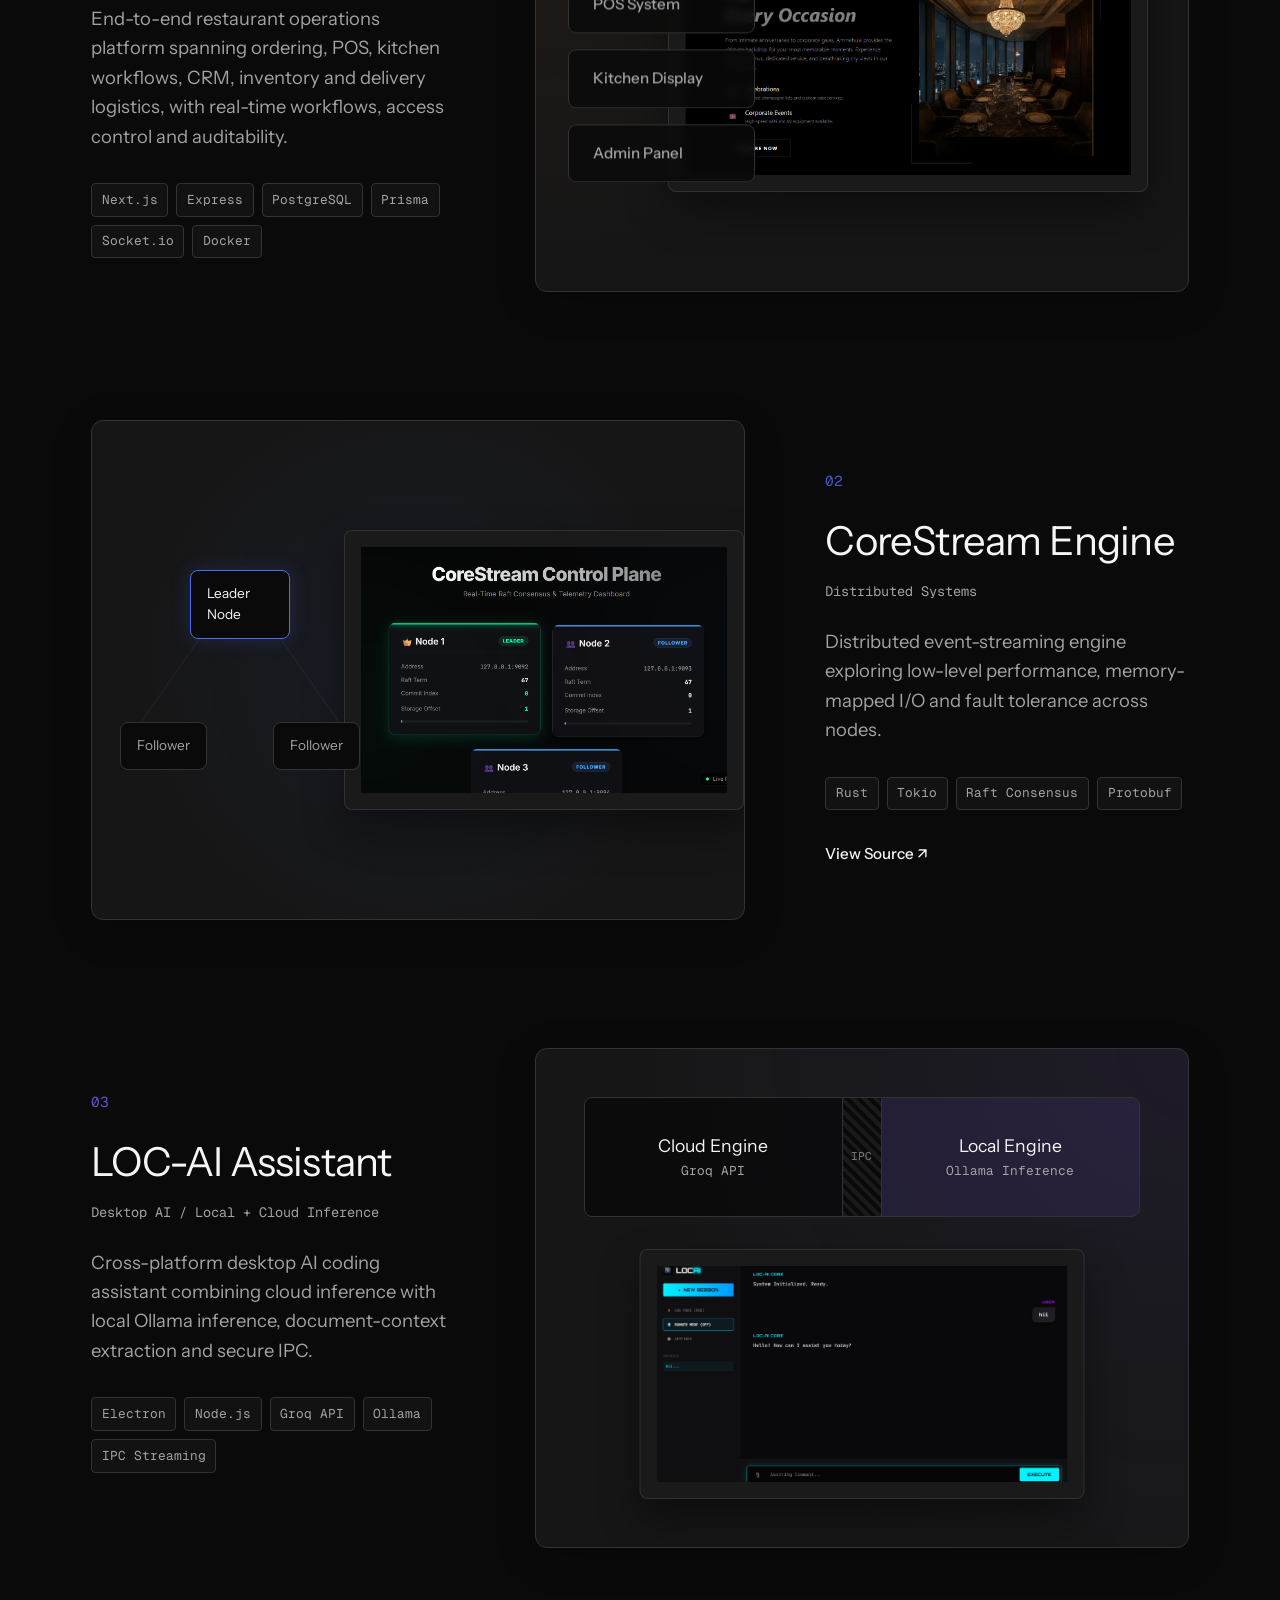
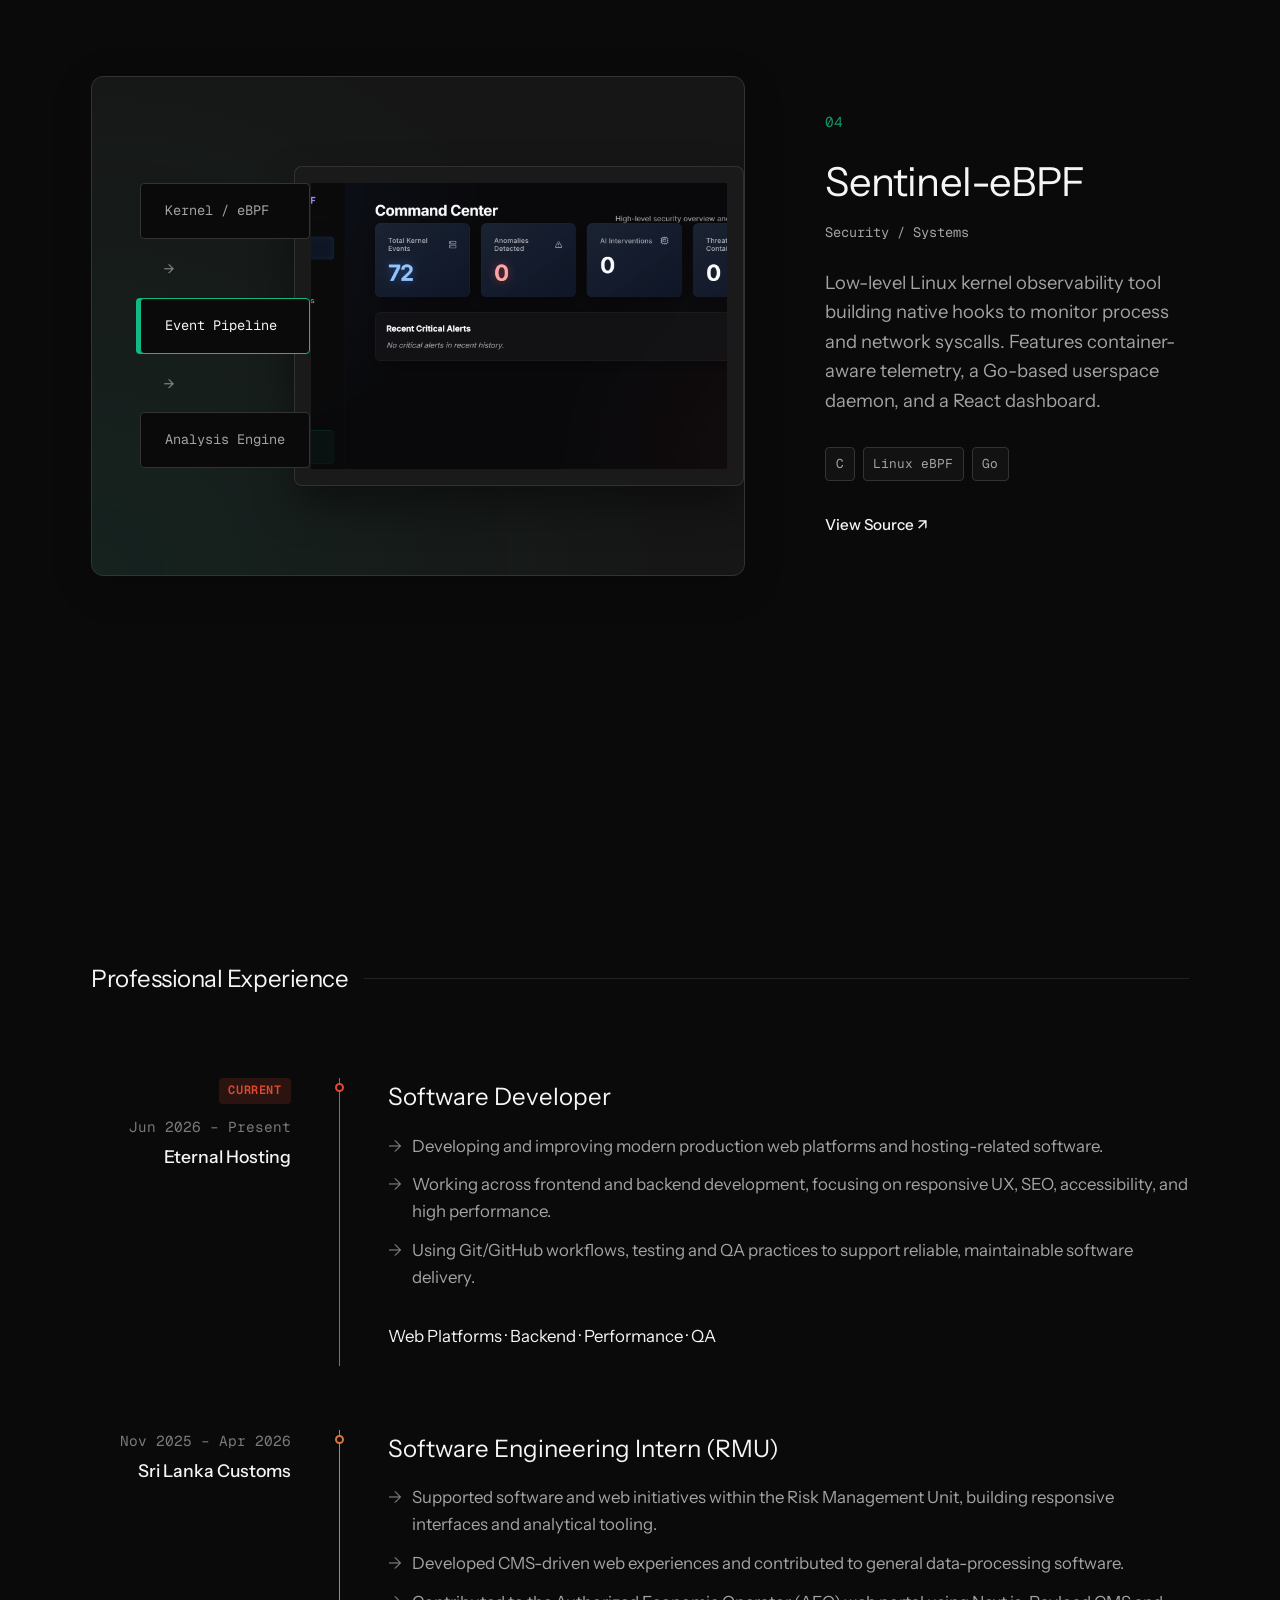
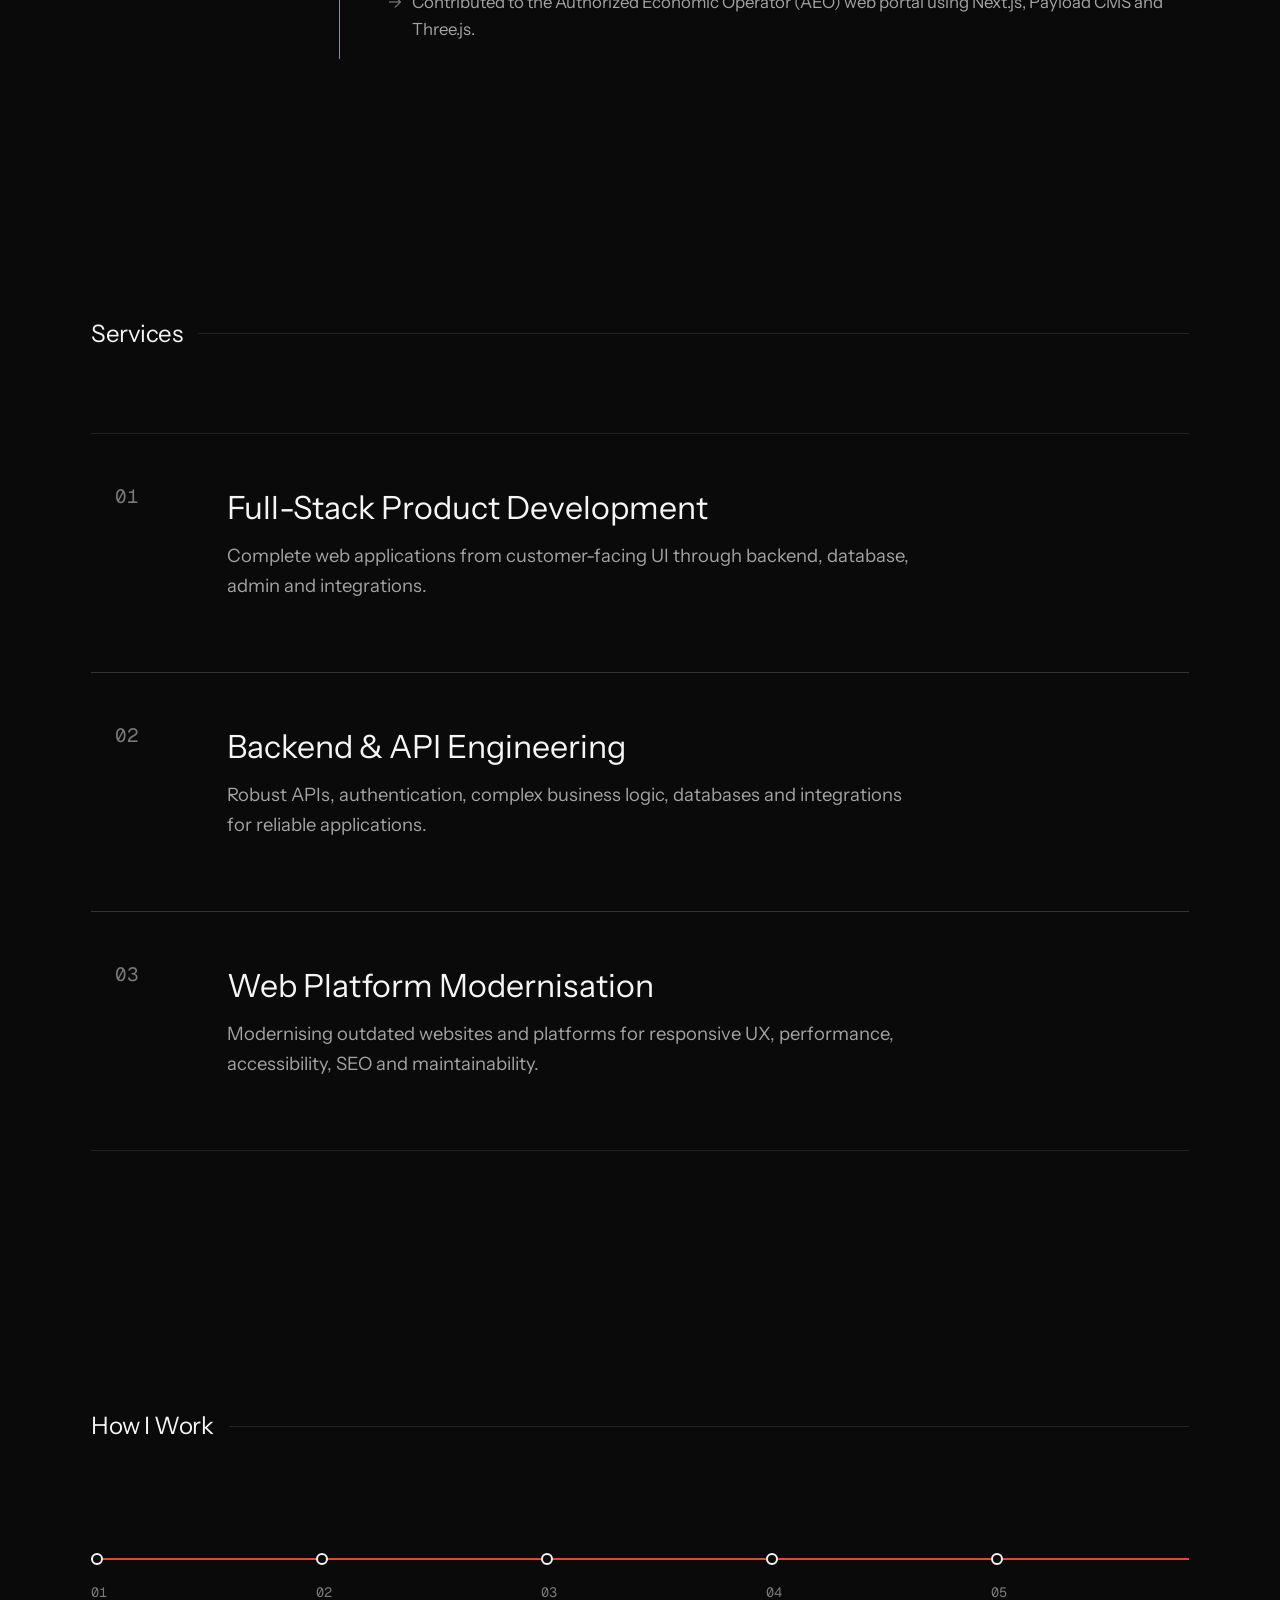
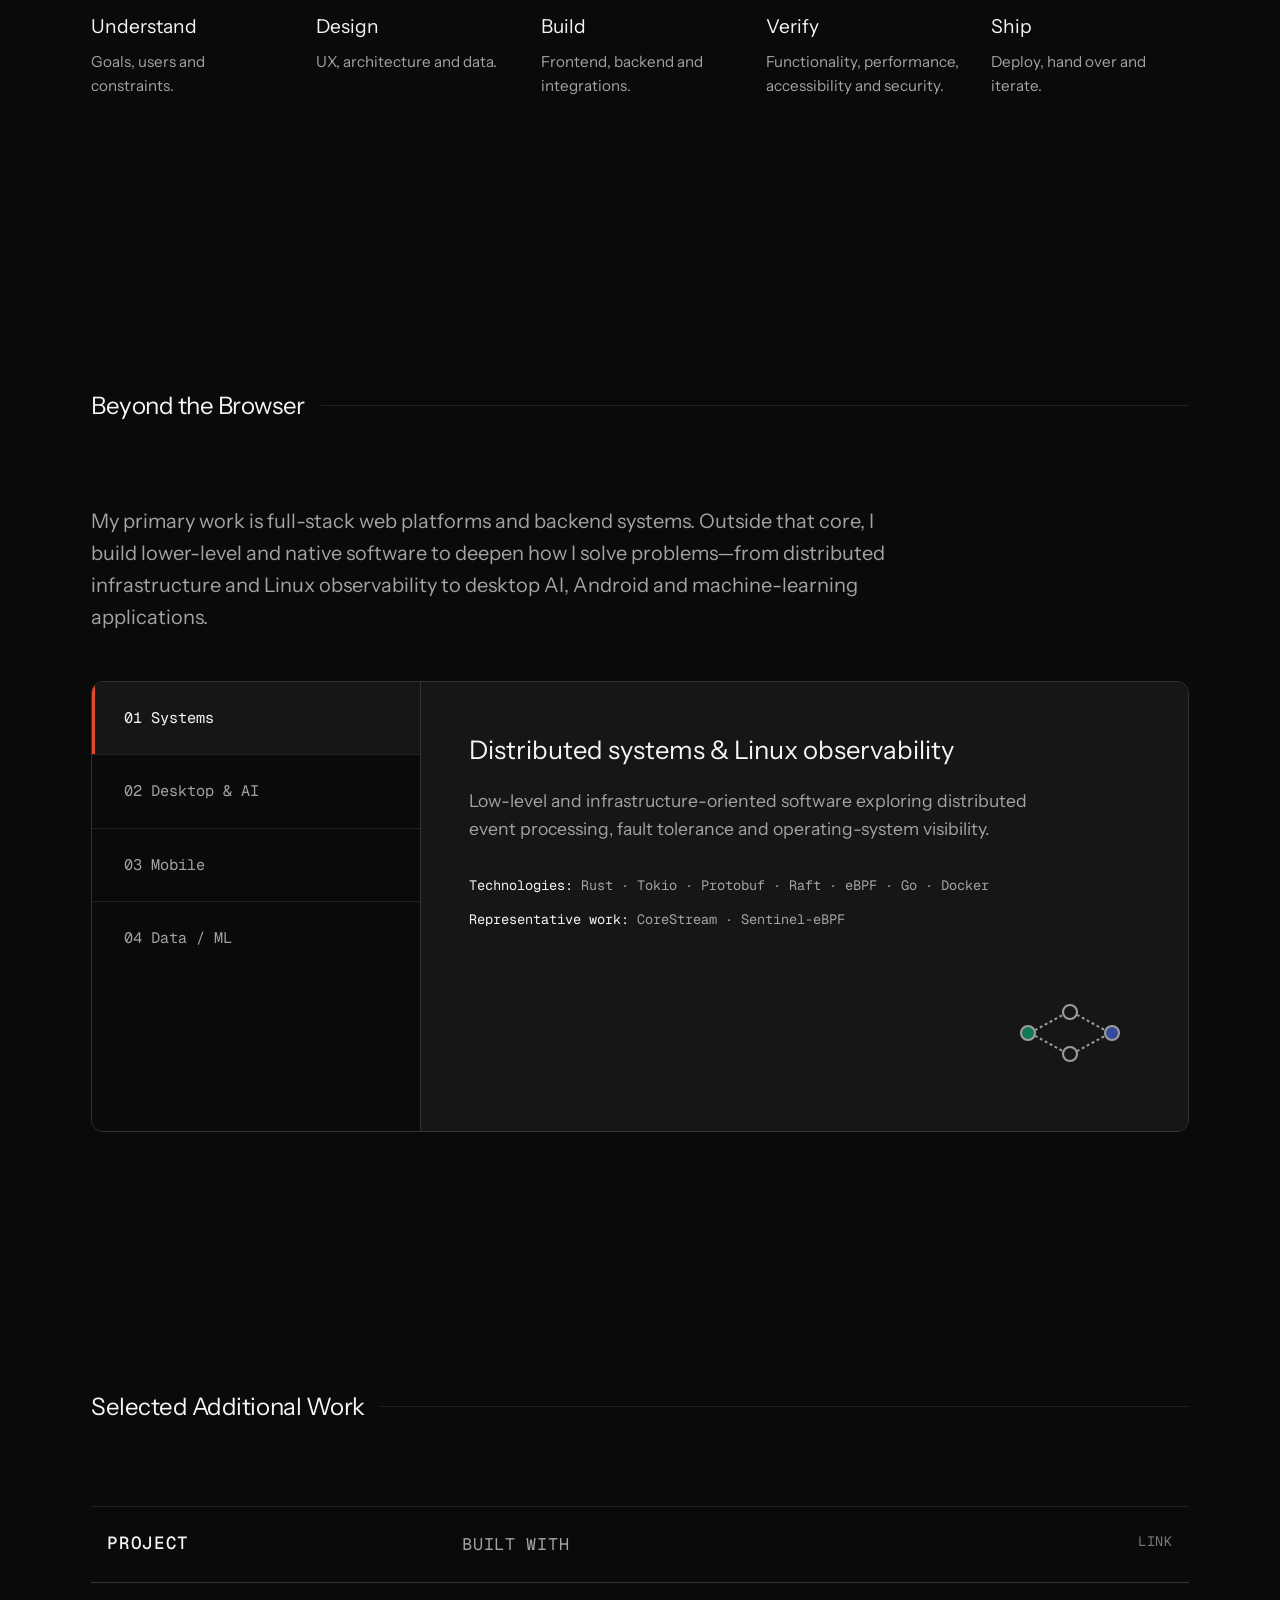
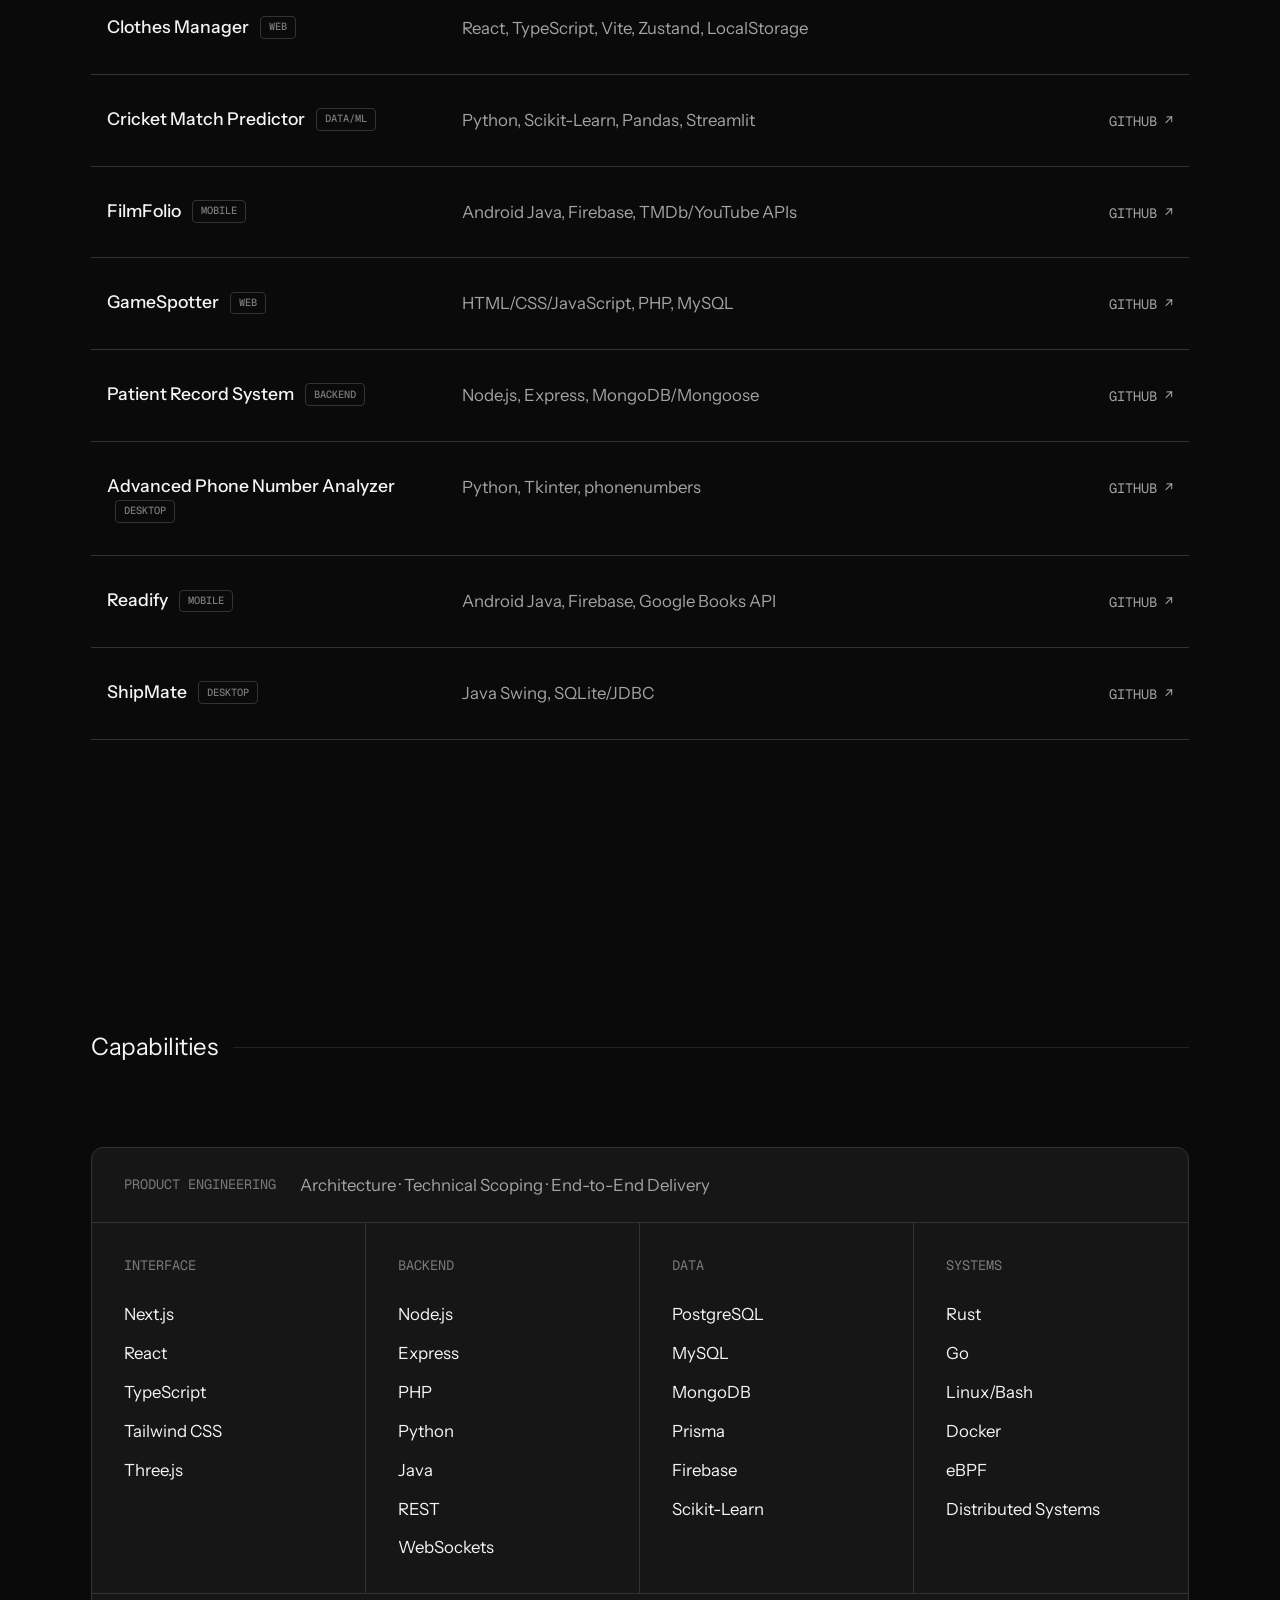
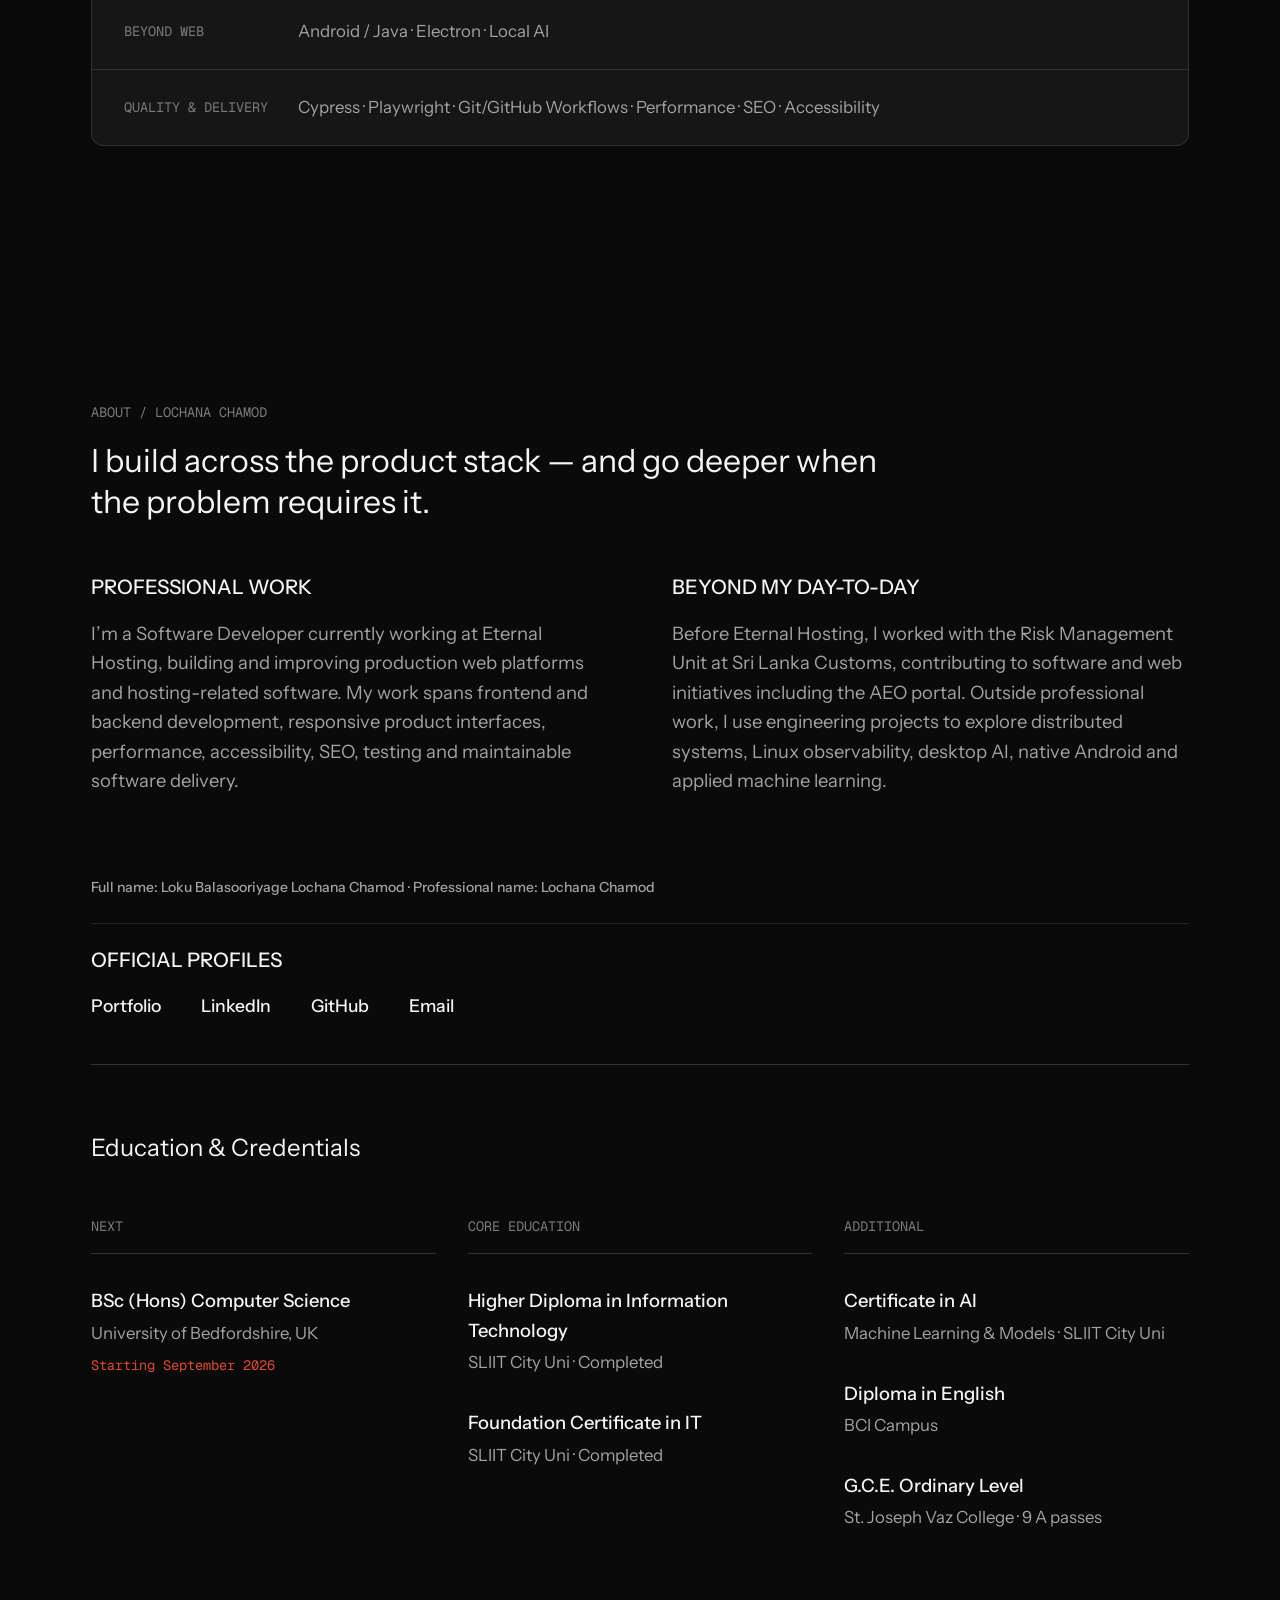
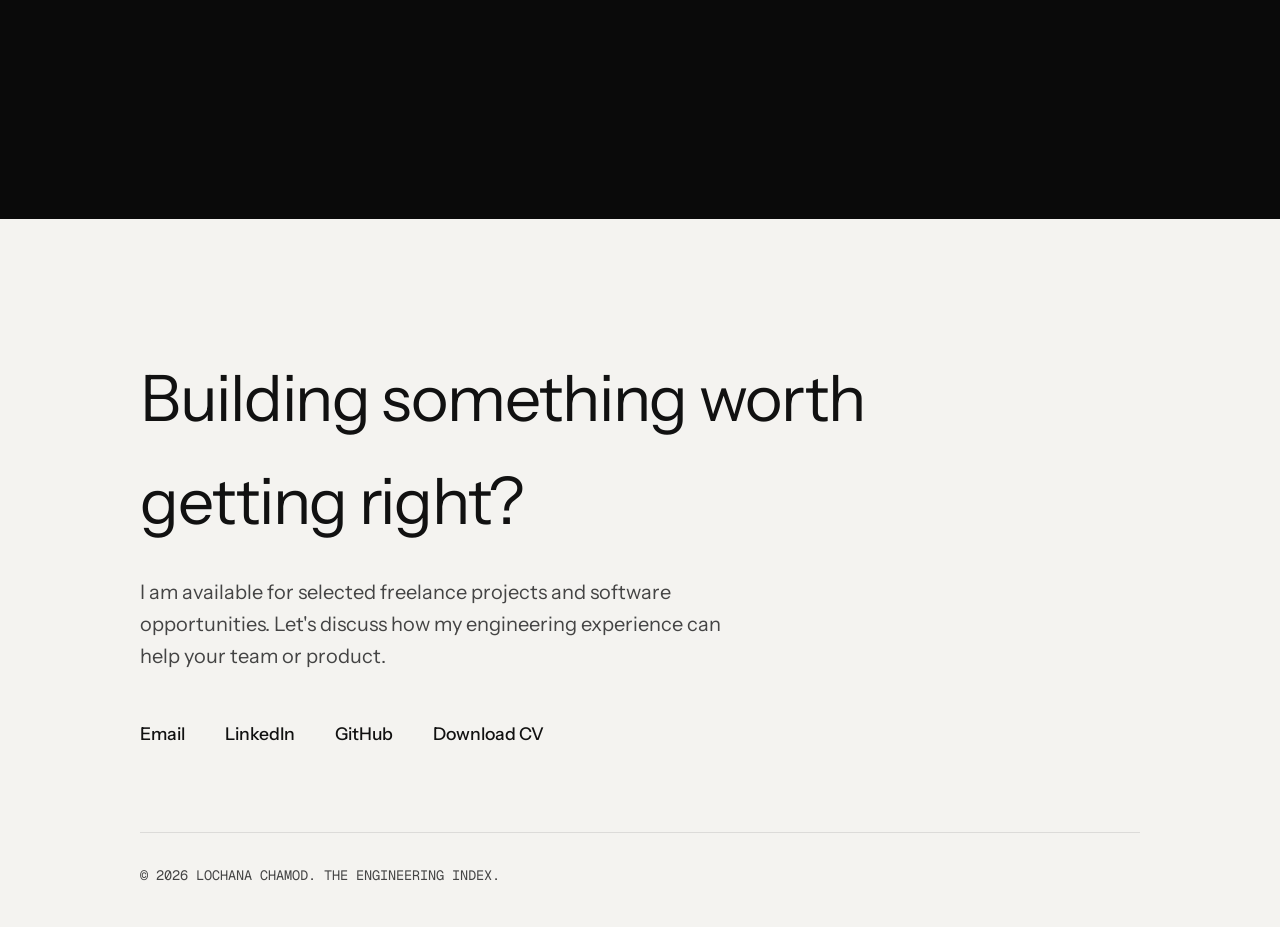
==== commit 37520cc1: "seo: strengthen personal entity signals" ====
--- a/index.html
+++ b/index.html
@@ -12,6 +12,7 @@
     
     <!-- Open Graph -->
     <meta property="og:type" content="profile">
+    <meta property="og:site_name" content="Lochana Chamod">
     <meta property="og:url" content="https://lochanachamod.github.io/">
     <meta property="og:title" content="Lochana Chamod — Software Developer">
     <meta property="og:description" content="Software Developer at Eternal Hosting building modern web platforms, full-stack products and backend systems.">
@@ -54,8 +55,18 @@
         "@type": "Person",
         "@id": "https://lochanachamod.github.io/#person",
         "name": "Lochana Chamod",
+        "alternateName": [
+          "Loku Balasooriyage Lochana Chamod",
+          "L.B. Lochana Chamod",
+          "L.B.L. Chamod"
+        ],
+        "email": "mailto:lochanachamod3@gmail.com",
         "url": "https://lochanachamod.github.io/",
-        "image": "https://lochanachamod.github.io/assets/images/profile.png",
+        "image": [
+          "https://lochanachamod.github.io/assets/images/lochana-chamod-software-developer-1x1.jpg",
+          "https://lochanachamod.github.io/assets/images/lochana-chamod-software-developer-4x3.jpg",
+          "https://lochanachamod.github.io/assets/images/lochana-chamod-software-developer-16x9.jpg"
+        ],
         "jobTitle": "Software Developer",
         "description": "Software Developer focused on full-stack engineering, web platforms and backend systems.",
         "worksFor": {
@@ -64,7 +75,7 @@
           "url": "https://eternalhosting.cloud/"
         },
         "sameAs": [
-          "https://www.linkedin.com/in/lochana-chamod",
+          "https://linkedin.com/in/lochana-chamod",
           "https://github.com/lochanachamod"
         ],
         "knowsAbout": [
@@ -84,6 +95,13 @@
       "@id": "https://lochanachamod.github.io/#website",
       "url": "https://lochanachamod.github.io/",
       "name": "Lochana Chamod",
+      "alternateName": [
+        "Lochana Chamod Portfolio",
+        "The Engineering Index"
+      ],
+      "author": {
+        "@id": "https://lochanachamod.github.io/#person"
+      },
       "description": "Portfolio of Lochana Chamod, Software Developer.",
       "inLanguage": "en"
     }
@@ -142,7 +160,7 @@
                         
                         <div class="identity-layers">
                             <img src="assets/images/dot-me.png" alt="" class="identity-dot" aria-hidden="true" width="240" height="320">
-                            <img src="assets/images/profile.png" alt="Lochana Chamod" class="identity-photo" id="identity-base-img" width="240" height="320">
+                            <img src="assets/images/profile.png" alt="Lochana Chamod, Software Developer at Eternal Hosting" class="identity-photo" id="identity-base-img" width="240" height="320">
                             <div class="identity-scanner" aria-hidden="true"></div>
                         </div>
                     </div>
@@ -686,6 +704,20 @@
                     <p>Before Eternal Hosting, I worked with the Risk Management Unit at Sri Lanka Customs, contributing to software and web initiatives including the AEO portal. Outside professional work, I use engineering projects to explore distributed systems, Linux observability, desktop AI, native Android and applied machine learning.</p>
                 </div>
             </div>
+            
+            <div class="about-identity-meta" style="margin-top: 15px; margin-bottom: 25px; font-size: 14px; color: var(--text-muted); font-weight: 500;">
+                Full name: Loku Balasooriyage Lochana Chamod &middot; Professional name: Lochana Chamod
+            </div>
+
+            <div class="official-profiles" style="margin-top: 20px; border-top: 1px solid var(--border); padding-top: 20px; margin-bottom: 40px;">
+                <h3 class="about-col-title">OFFICIAL PROFILES</h3>
+                <div class="contact-links" style="margin-top: 15px;">
+                    <a href="https://lochanachamod.github.io/" class="contact-link" rel="me noopener noreferrer">Portfolio</a>
+                    <a href="https://linkedin.com/in/lochana-chamod" class="contact-link" rel="me noopener noreferrer">LinkedIn</a>
+                    <a href="https://github.com/lochanachamod" class="contact-link" rel="me noopener noreferrer">GitHub</a>
+                    <a href="mailto:lochanachamod3@gmail.com" class="contact-link" rel="me noopener noreferrer">Email</a>
+                </div>
+            </div>
 
             <div class="education-section">
                 <h3 class="edu-section-title">Education & Credentials</h3>
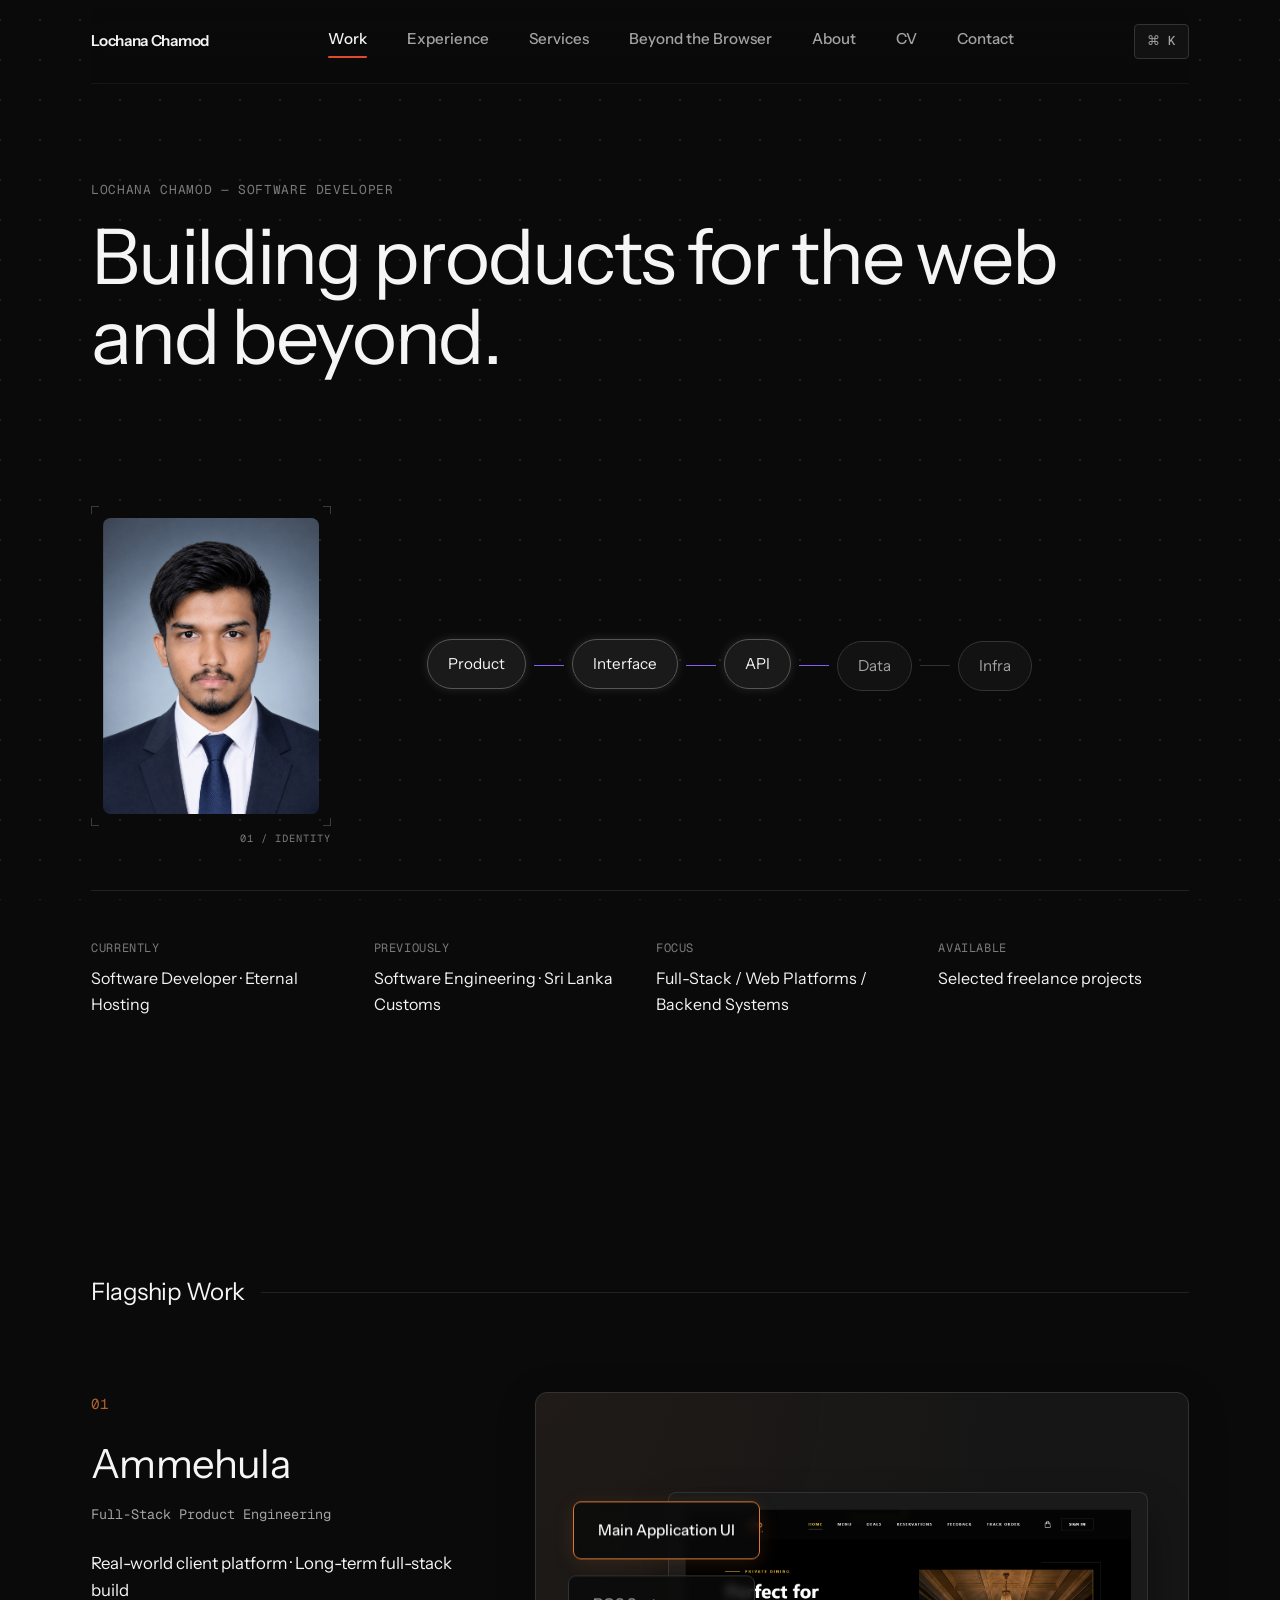
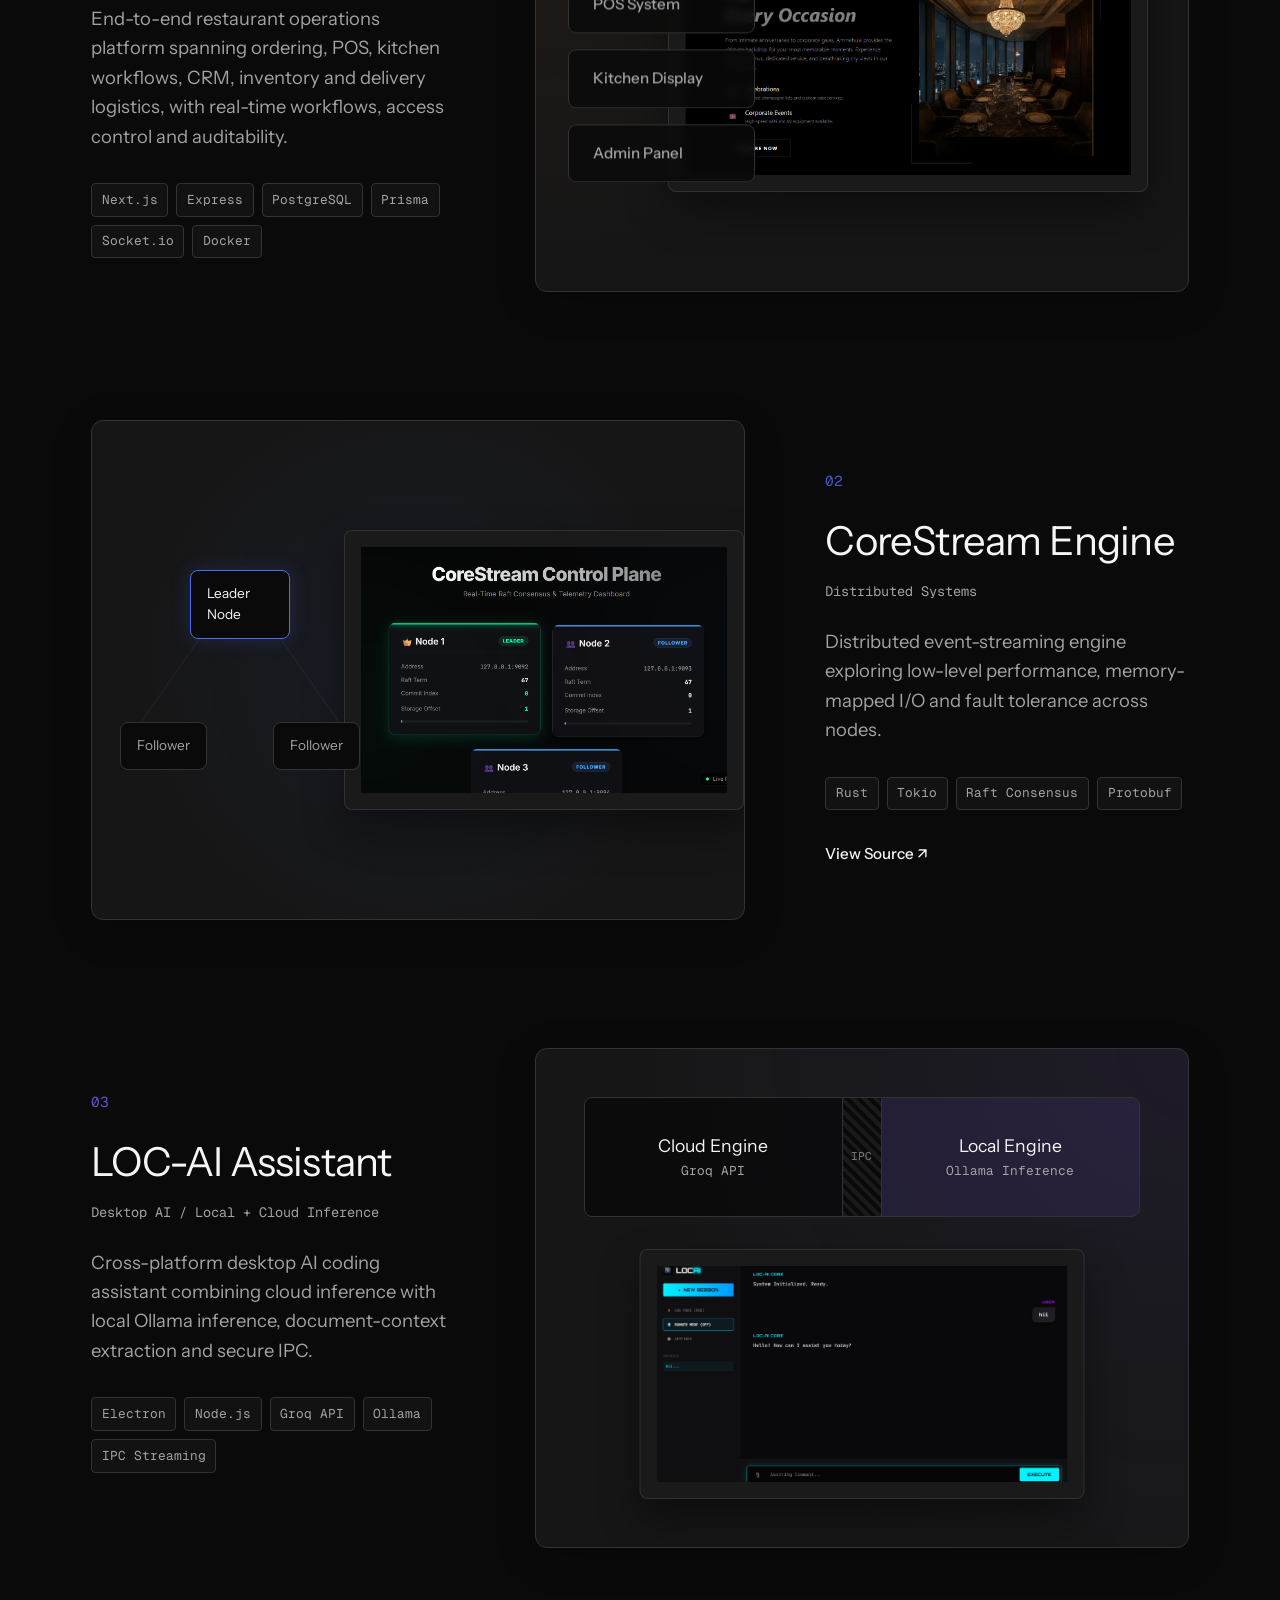
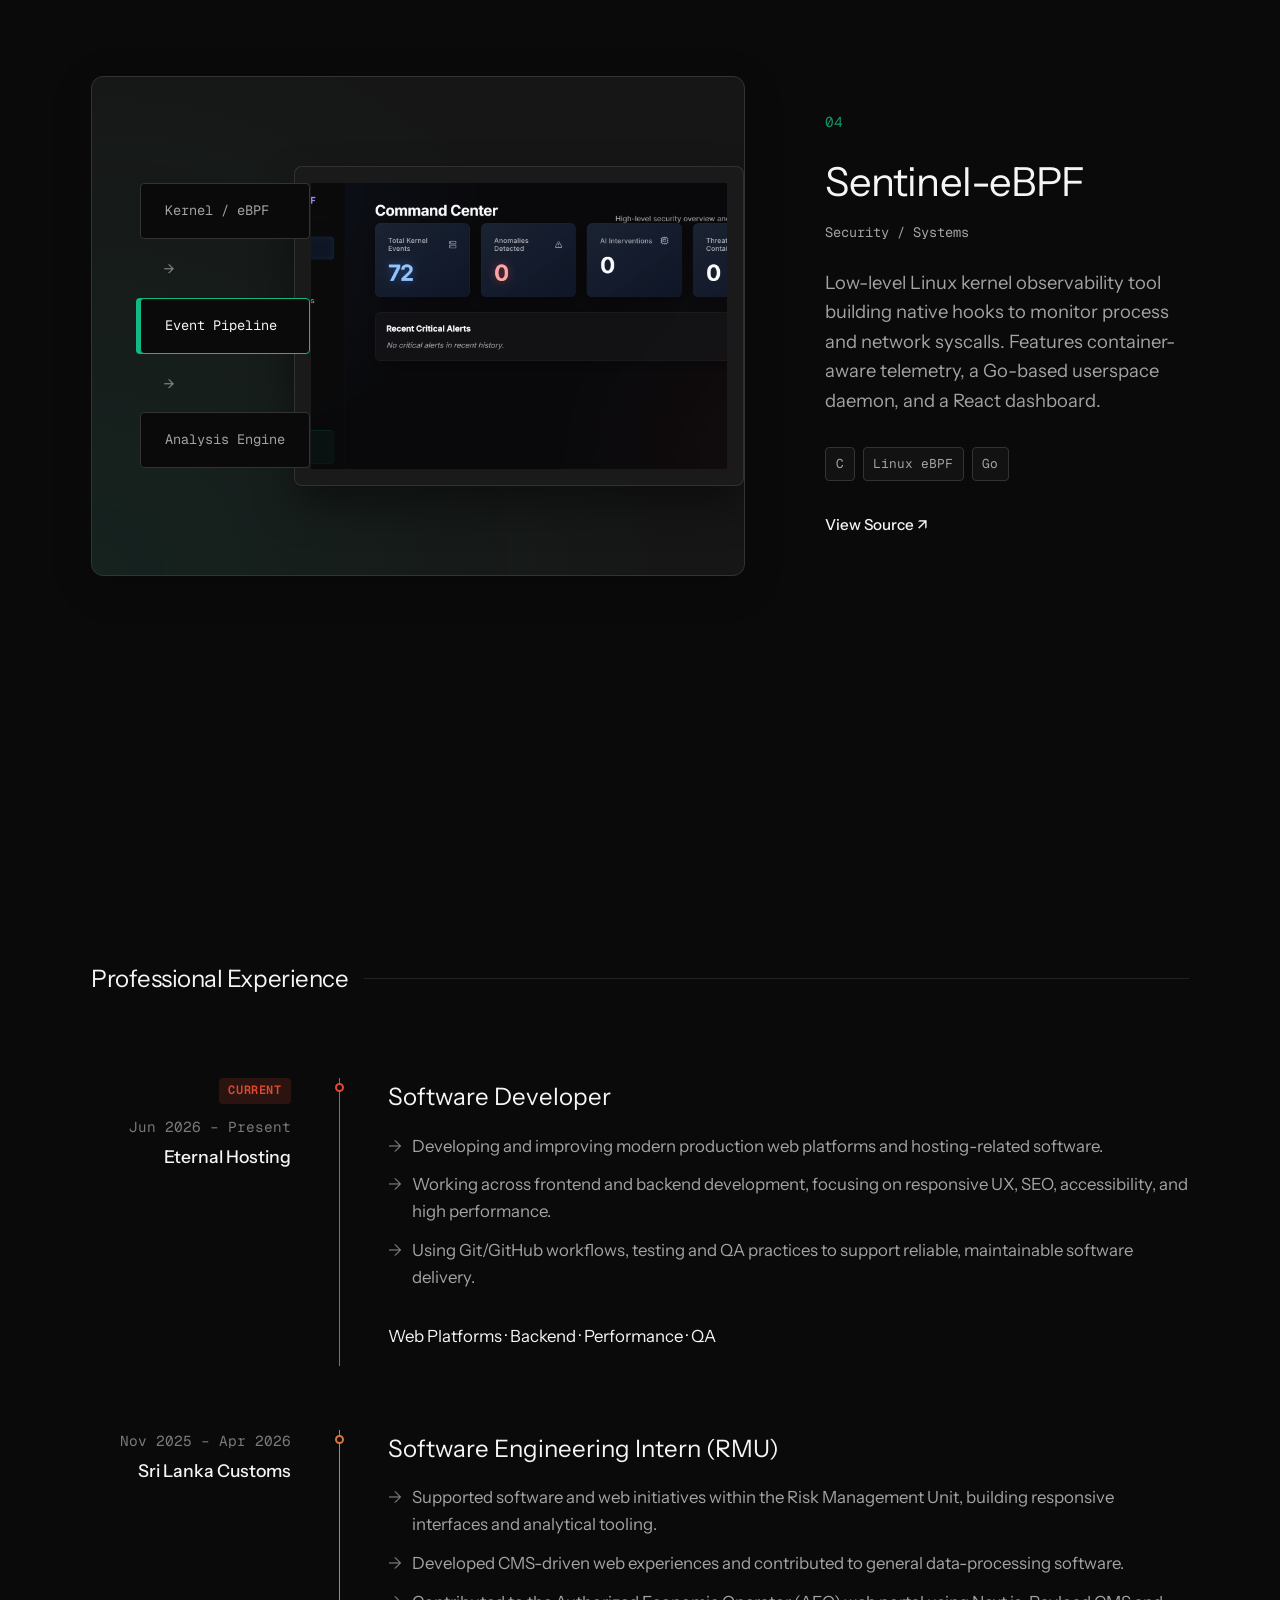
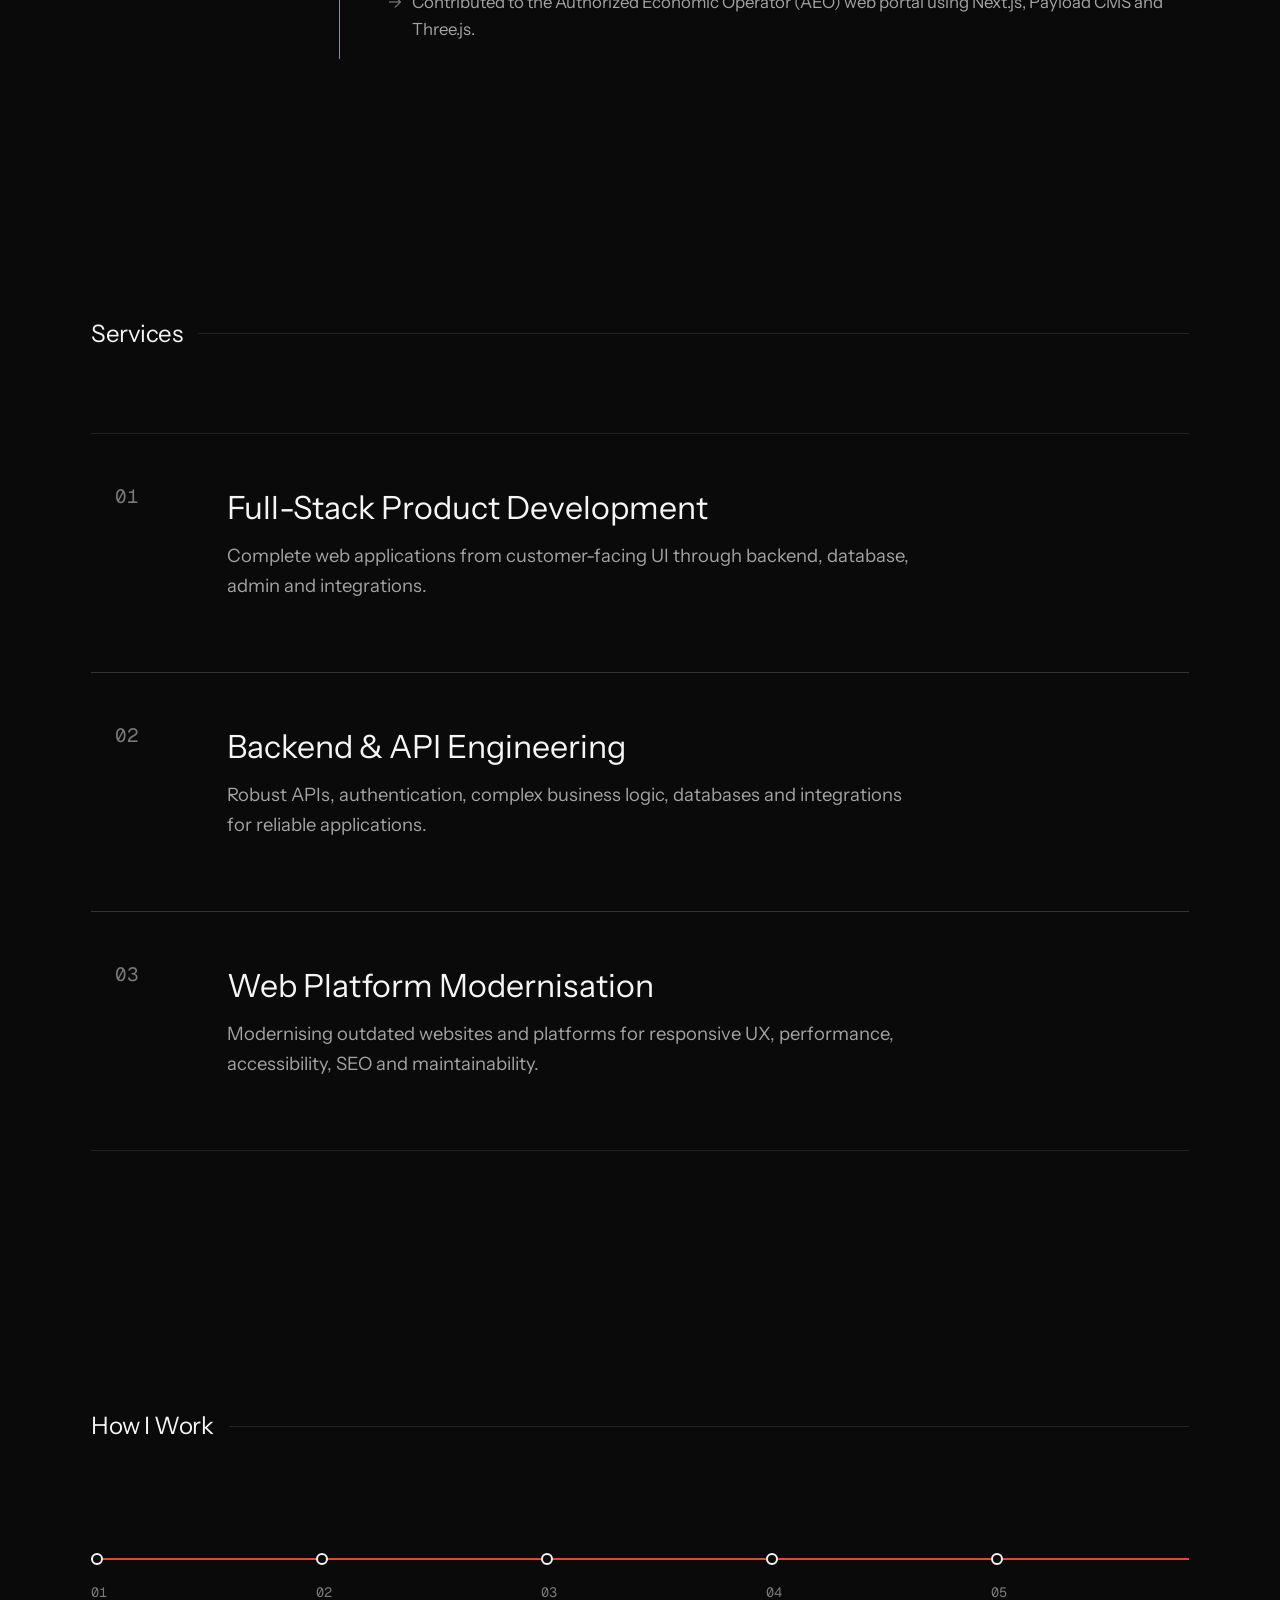
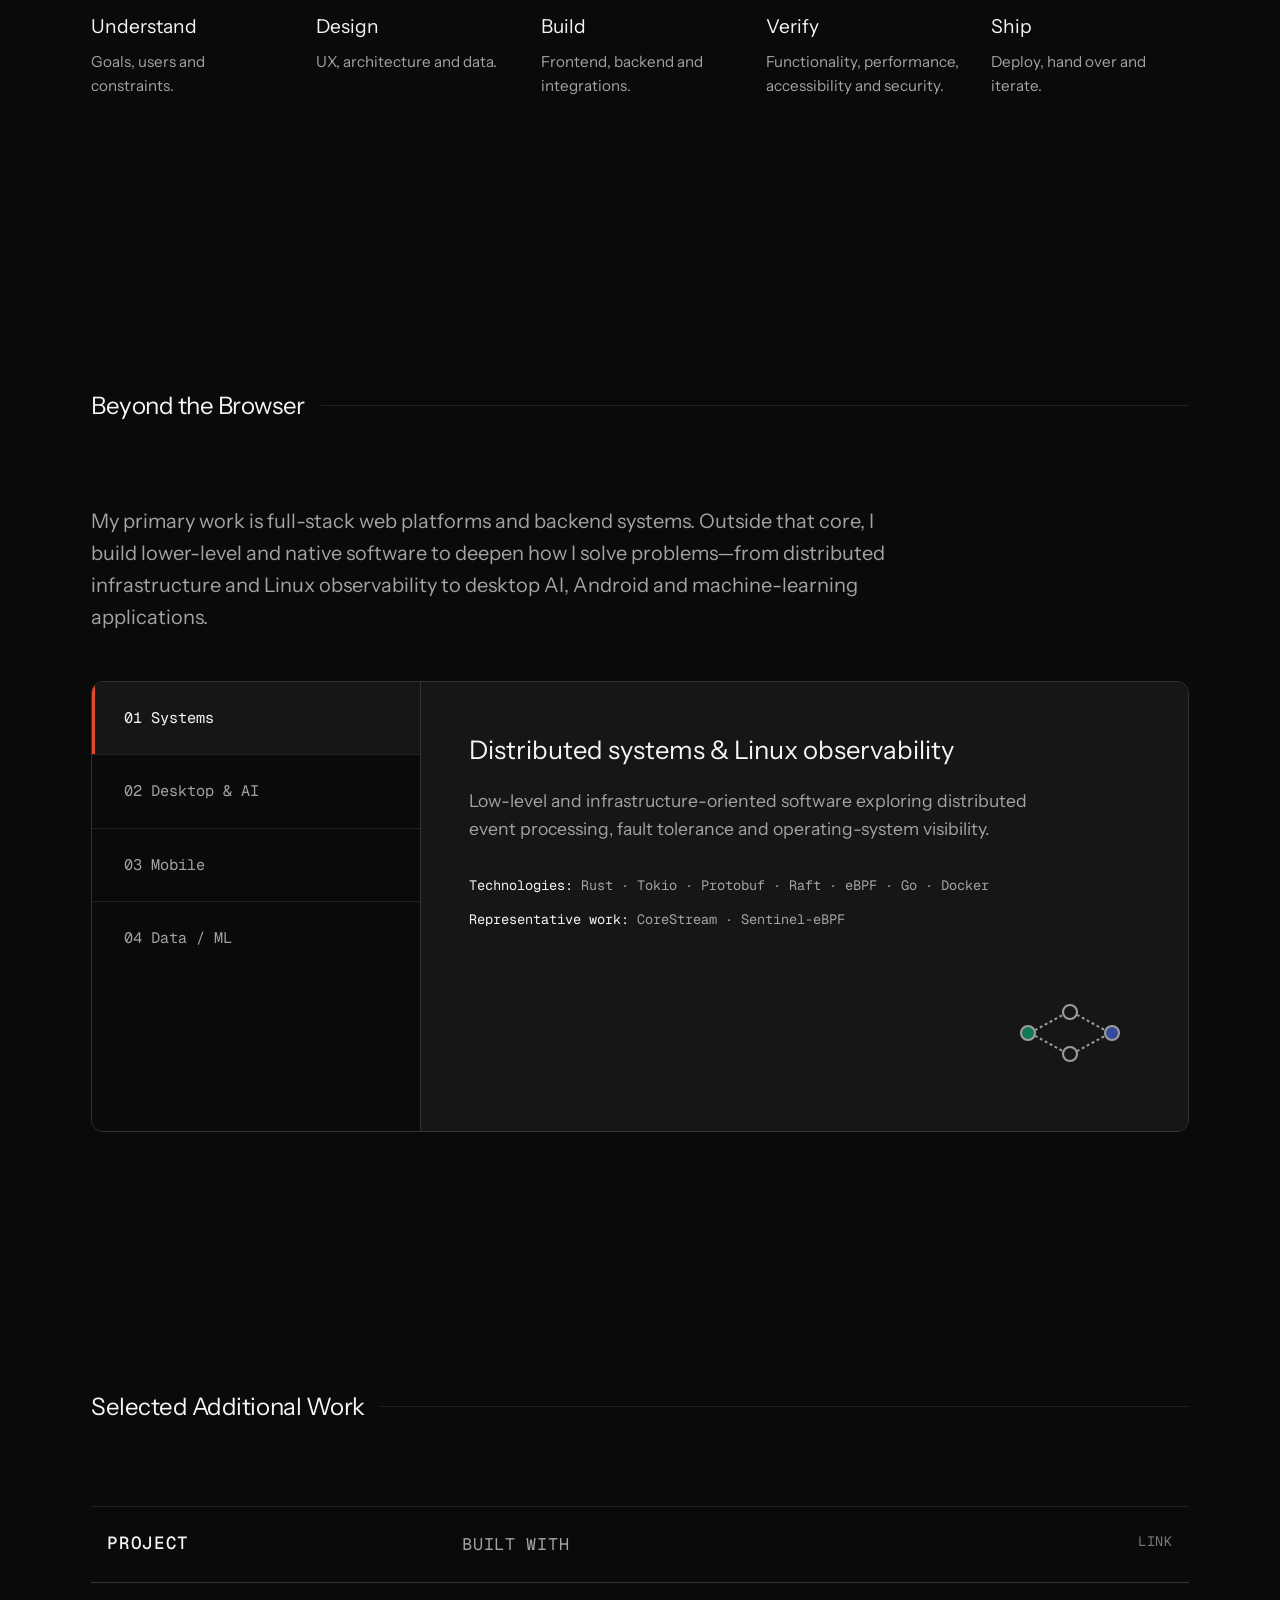
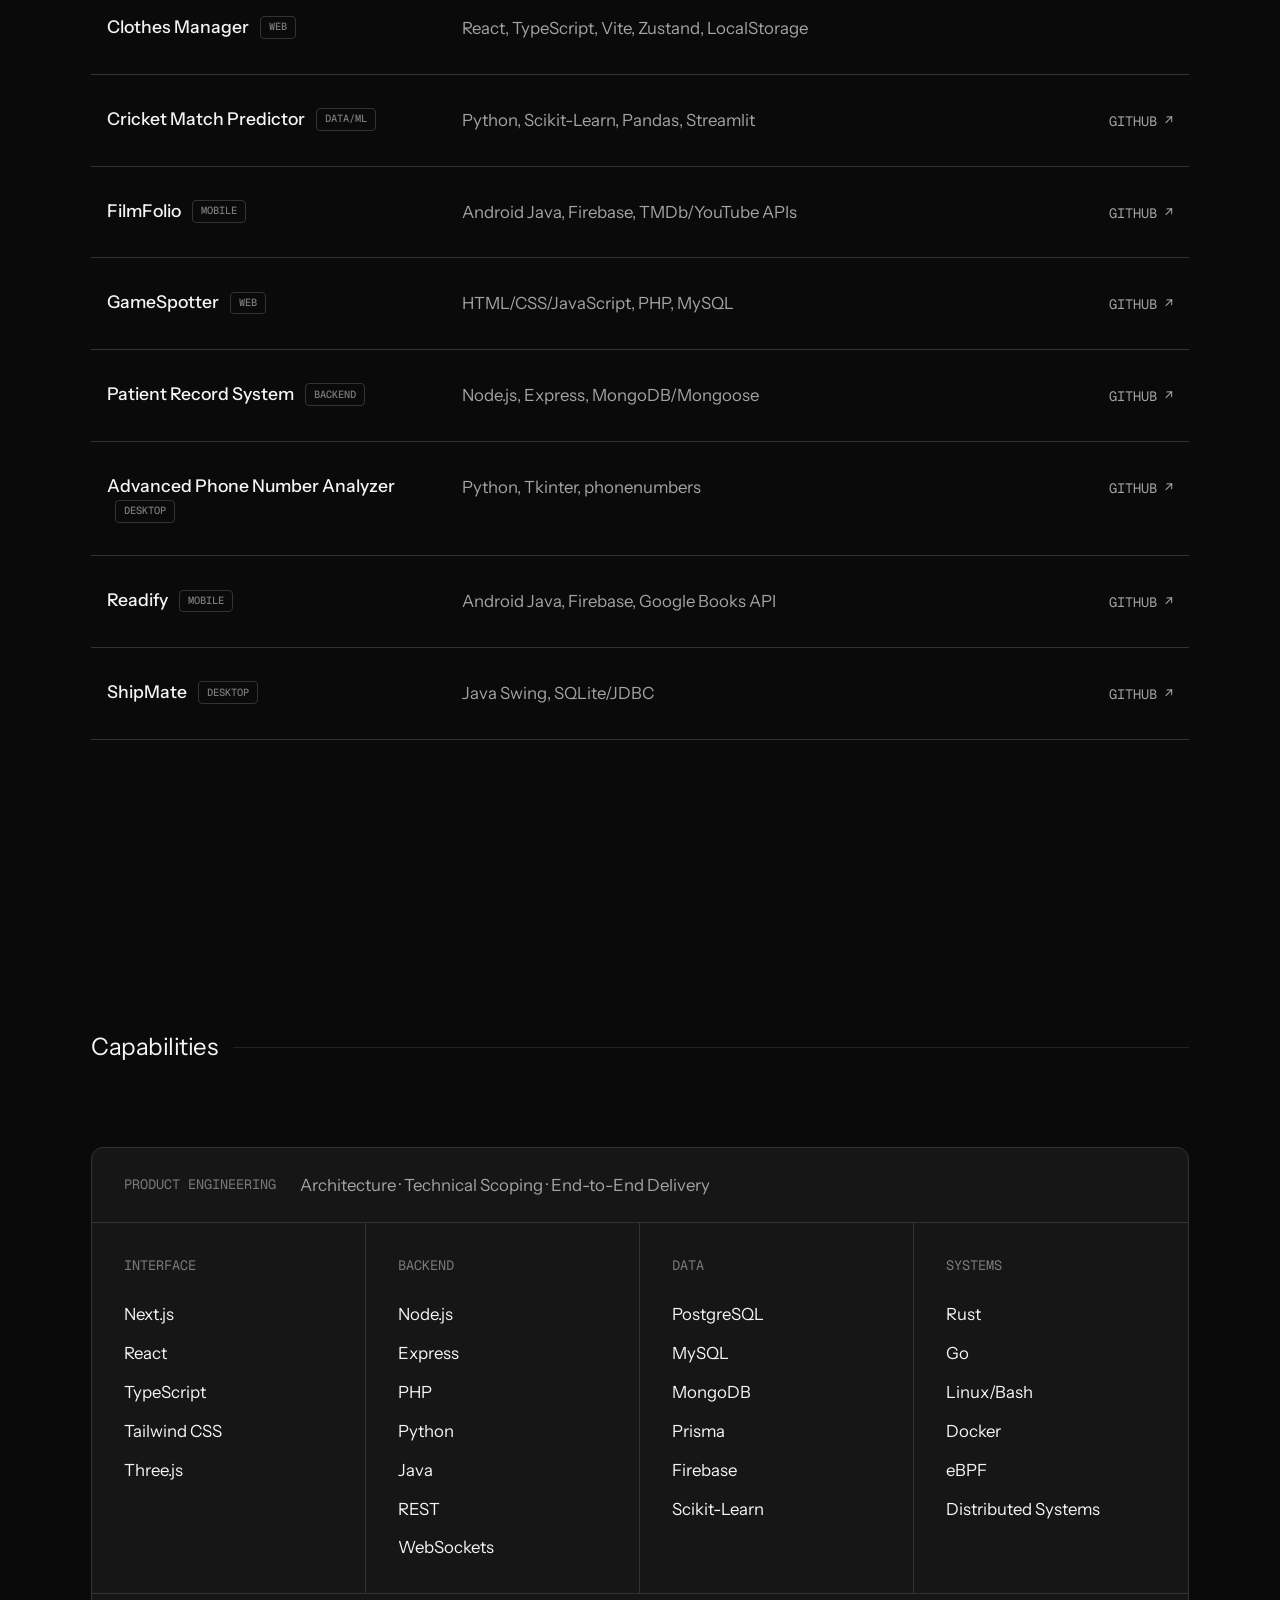
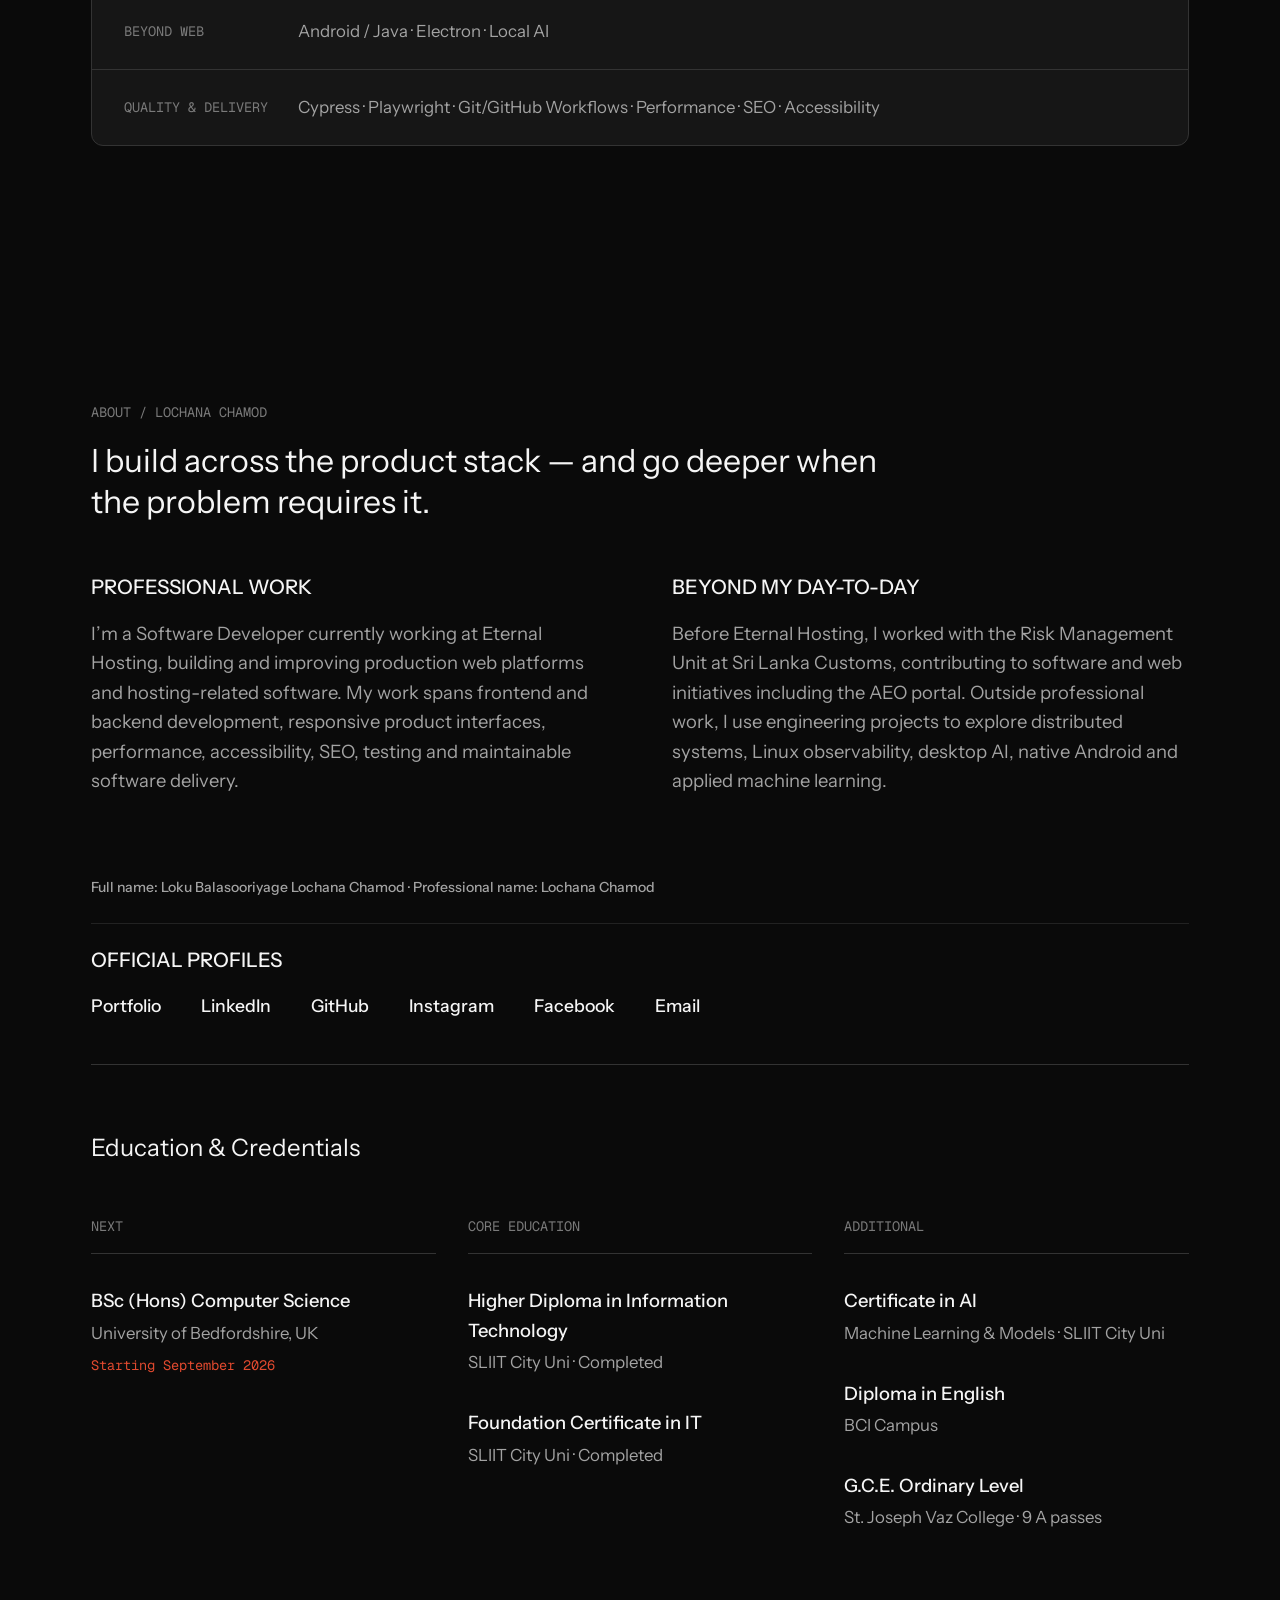
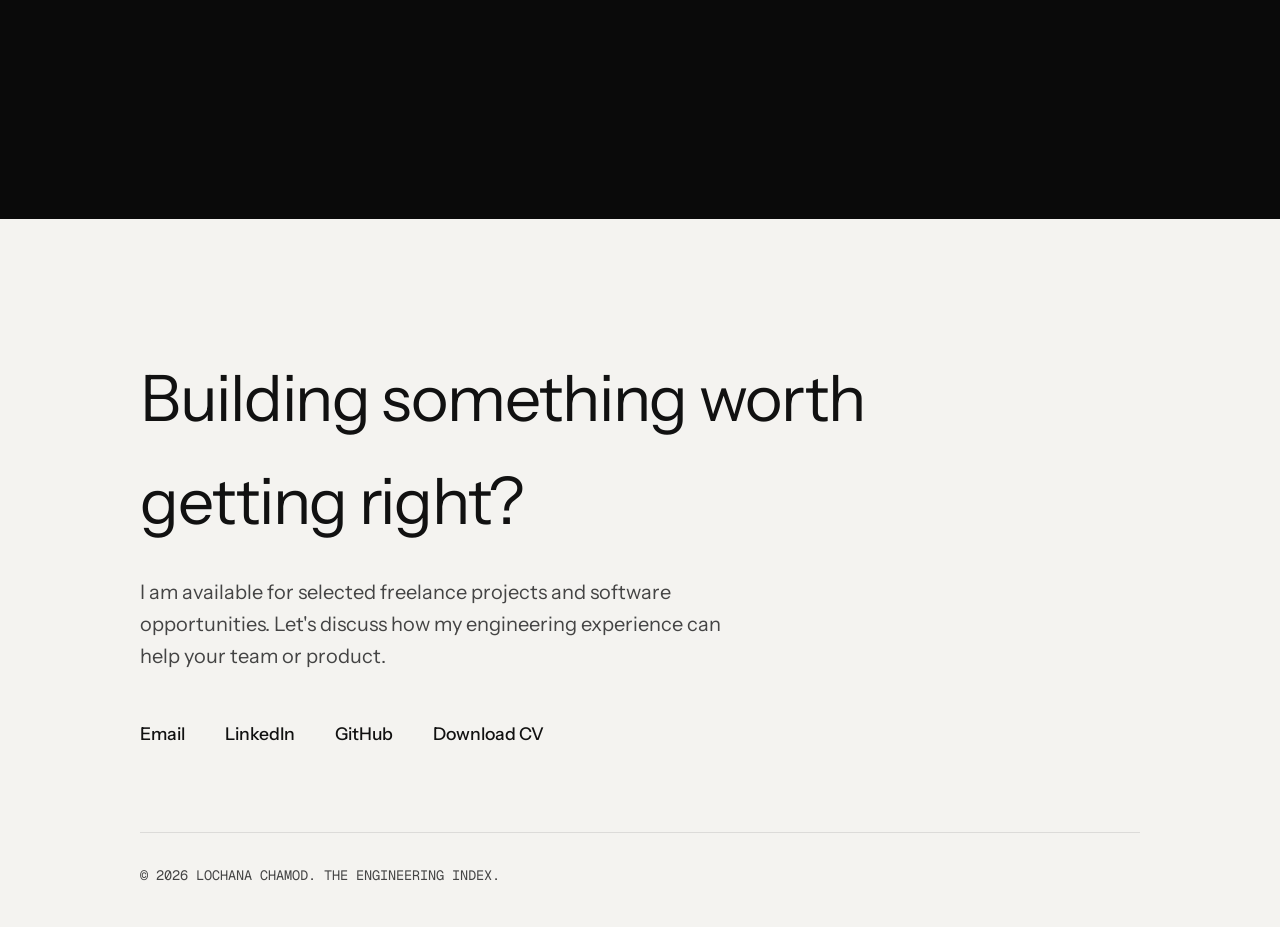
==== commit fe1bf946: "seo: connect verified social identities" ====
--- a/index.html
+++ b/index.html
@@ -75,8 +75,10 @@
           "url": "https://eternalhosting.cloud/"
         },
         "sameAs": [
-          "https://linkedin.com/in/lochana-chamod",
-          "https://github.com/lochanachamod"
+          "https://www.linkedin.com/in/lochana-chamod",
+          "https://github.com/lochanachamod",
+          "https://www.instagram.com/__.lochana_chamod.__/",
+          "https://www.facebook.com/profile.php?id=100093630894135"
         ],
         "knowsAbout": [
           "Full-Stack Engineering",
@@ -713,9 +715,11 @@
                 <h3 class="about-col-title">OFFICIAL PROFILES</h3>
                 <div class="contact-links" style="margin-top: 15px;">
                     <a href="https://lochanachamod.github.io/" class="contact-link" rel="me noopener noreferrer">Portfolio</a>
-                    <a href="https://linkedin.com/in/lochana-chamod" class="contact-link" rel="me noopener noreferrer">LinkedIn</a>
+                    <a href="https://www.linkedin.com/in/lochana-chamod" class="contact-link" rel="me noopener noreferrer">LinkedIn</a>
                     <a href="https://github.com/lochanachamod" class="contact-link" rel="me noopener noreferrer">GitHub</a>
-                    <a href="mailto:lochanachamod3@gmail.com" class="contact-link" rel="me noopener noreferrer">Email</a>
+                    <a href="https://www.instagram.com/__.lochana_chamod.__/" class="contact-link" rel="me noopener noreferrer">Instagram</a>
+                    <a href="https://www.facebook.com/profile.php?id=100093630894135" class="contact-link" rel="me noopener noreferrer">Facebook</a>
+                    <a href="mailto:lochanachamod3@gmail.com" class="contact-link">Email</a>
                 </div>
             </div>
 
